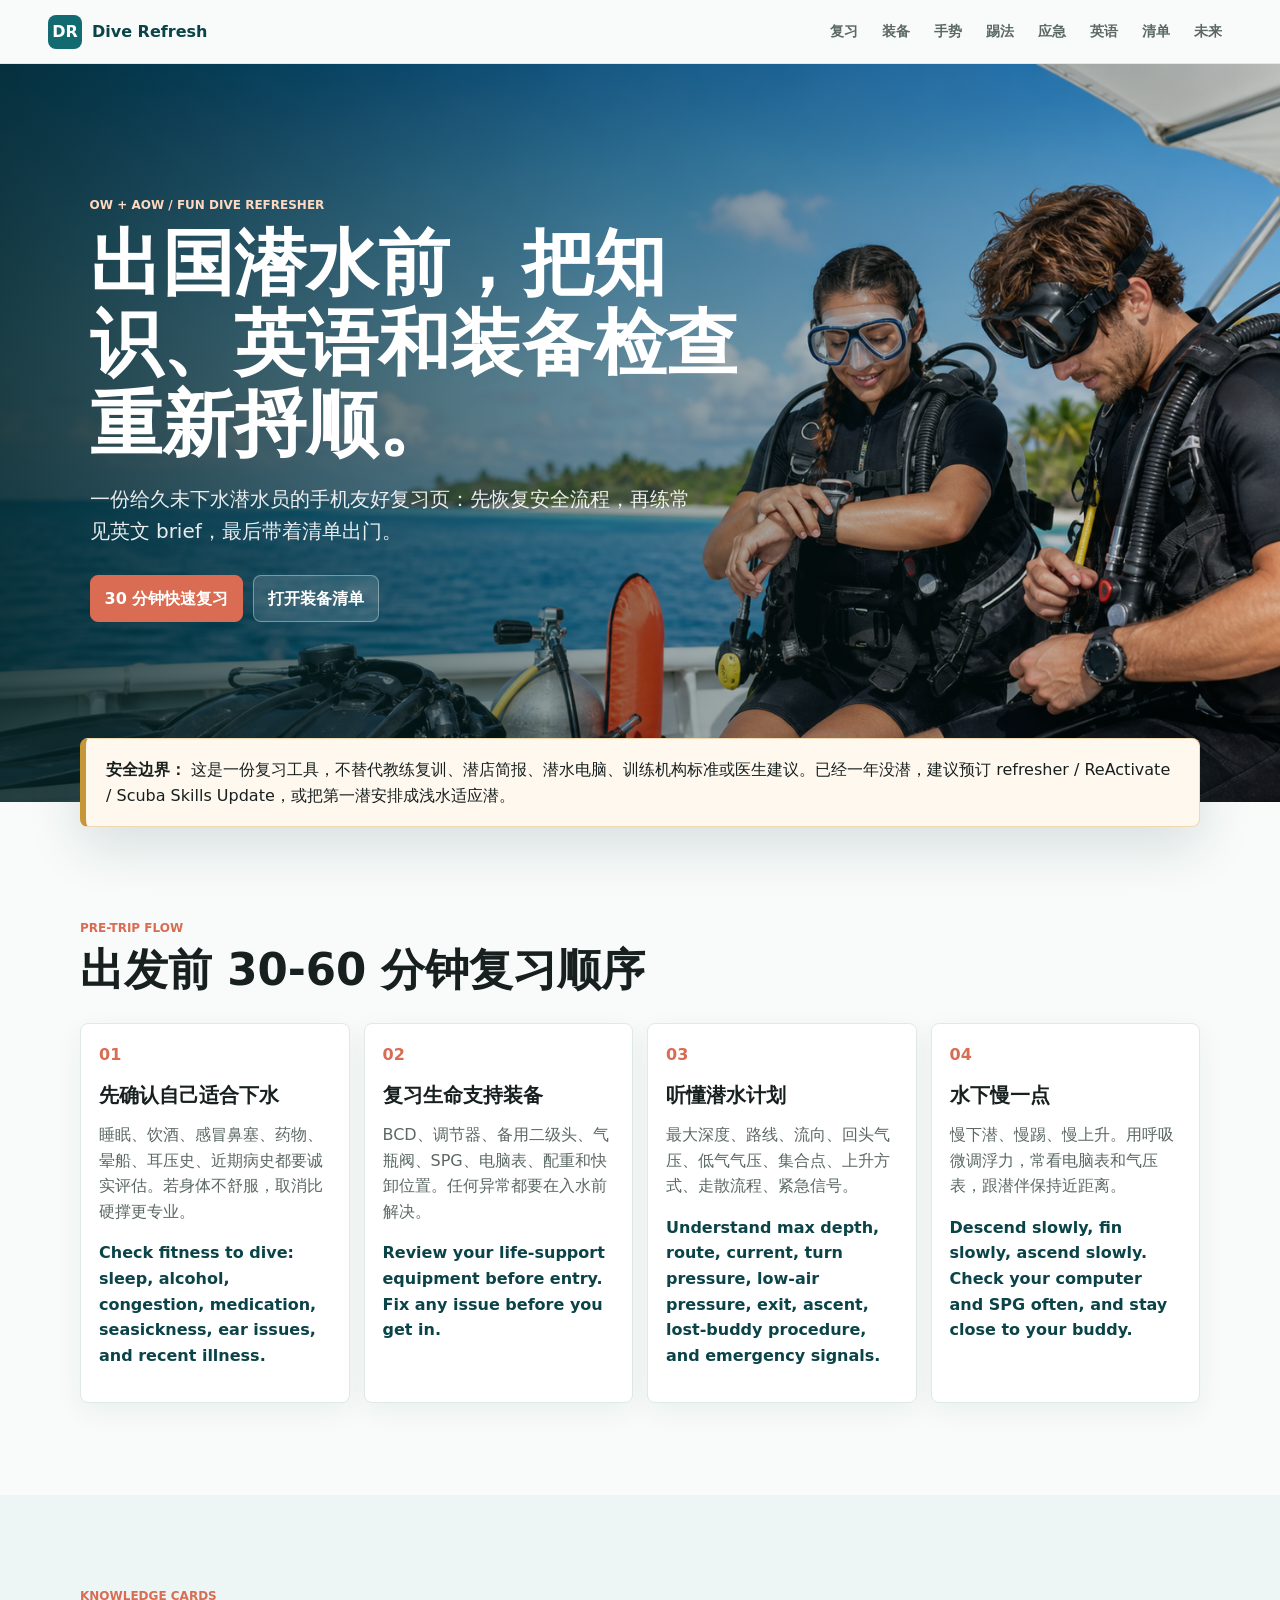
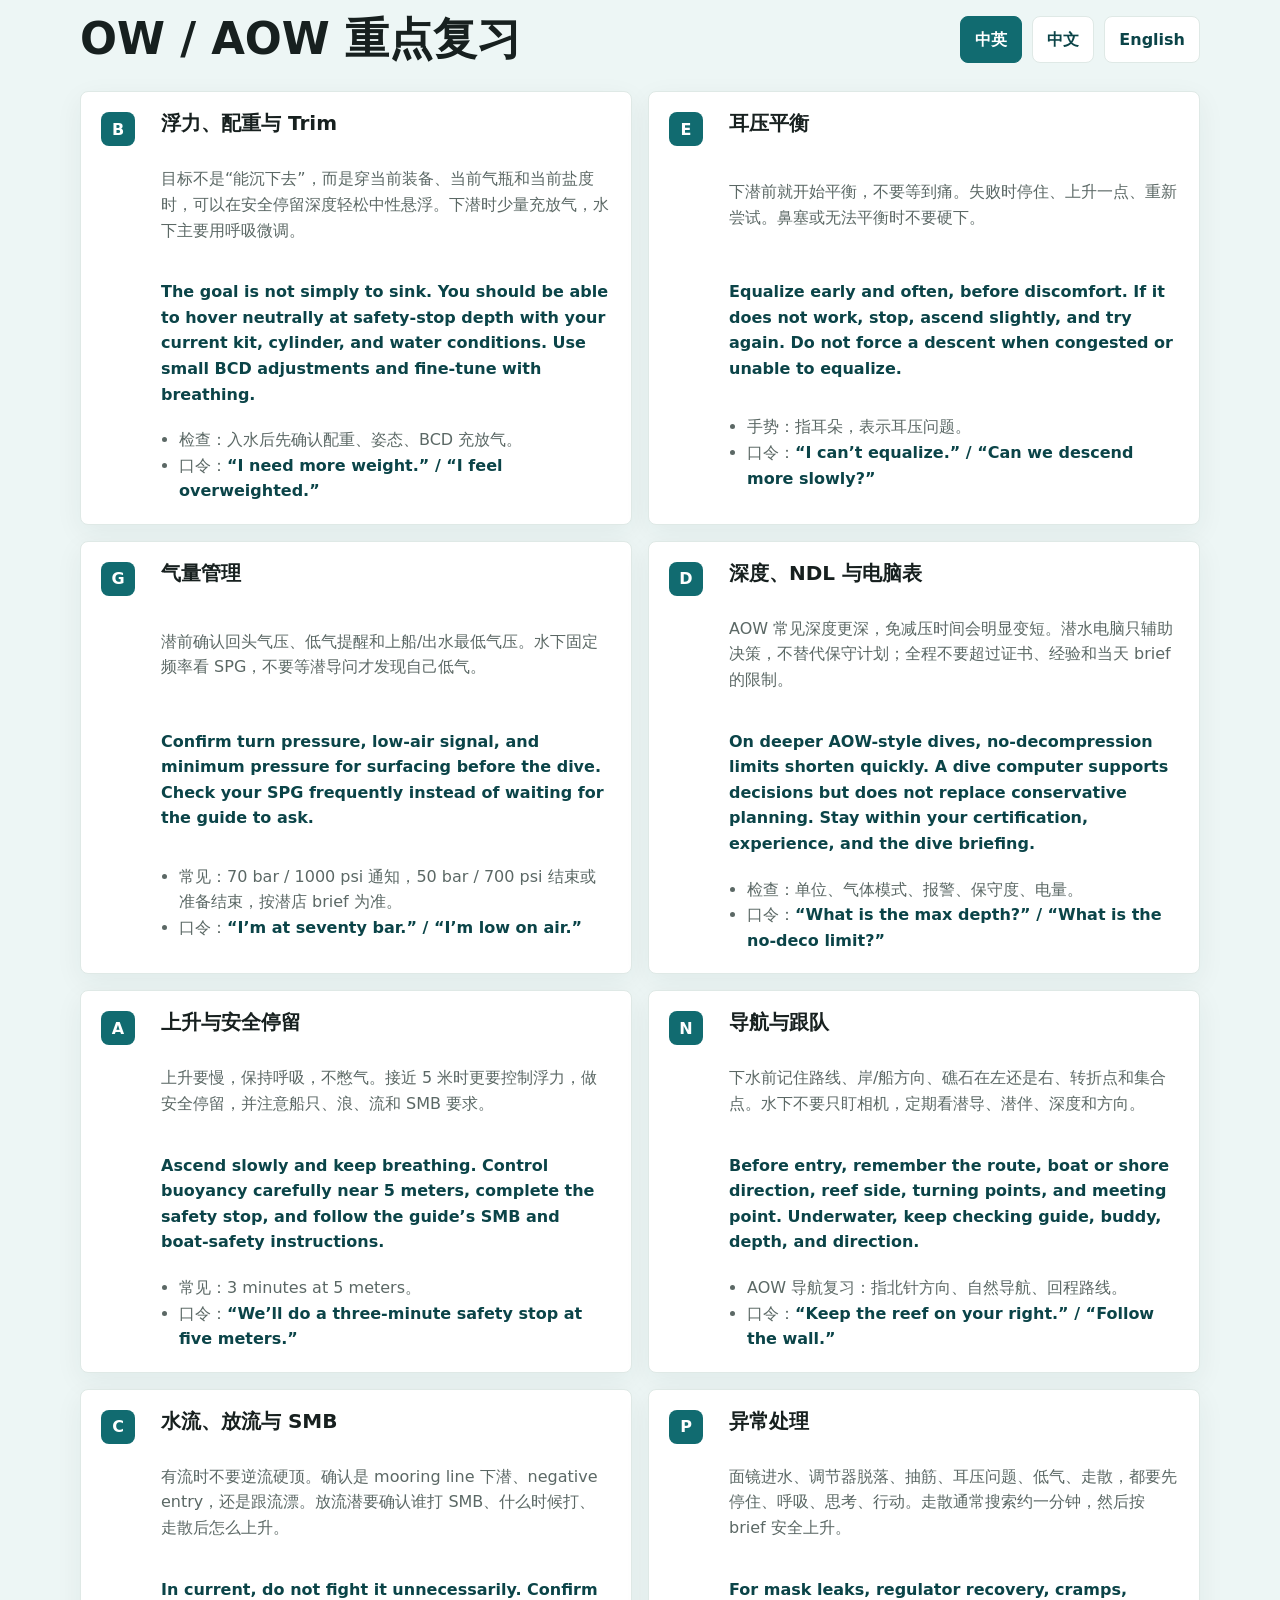
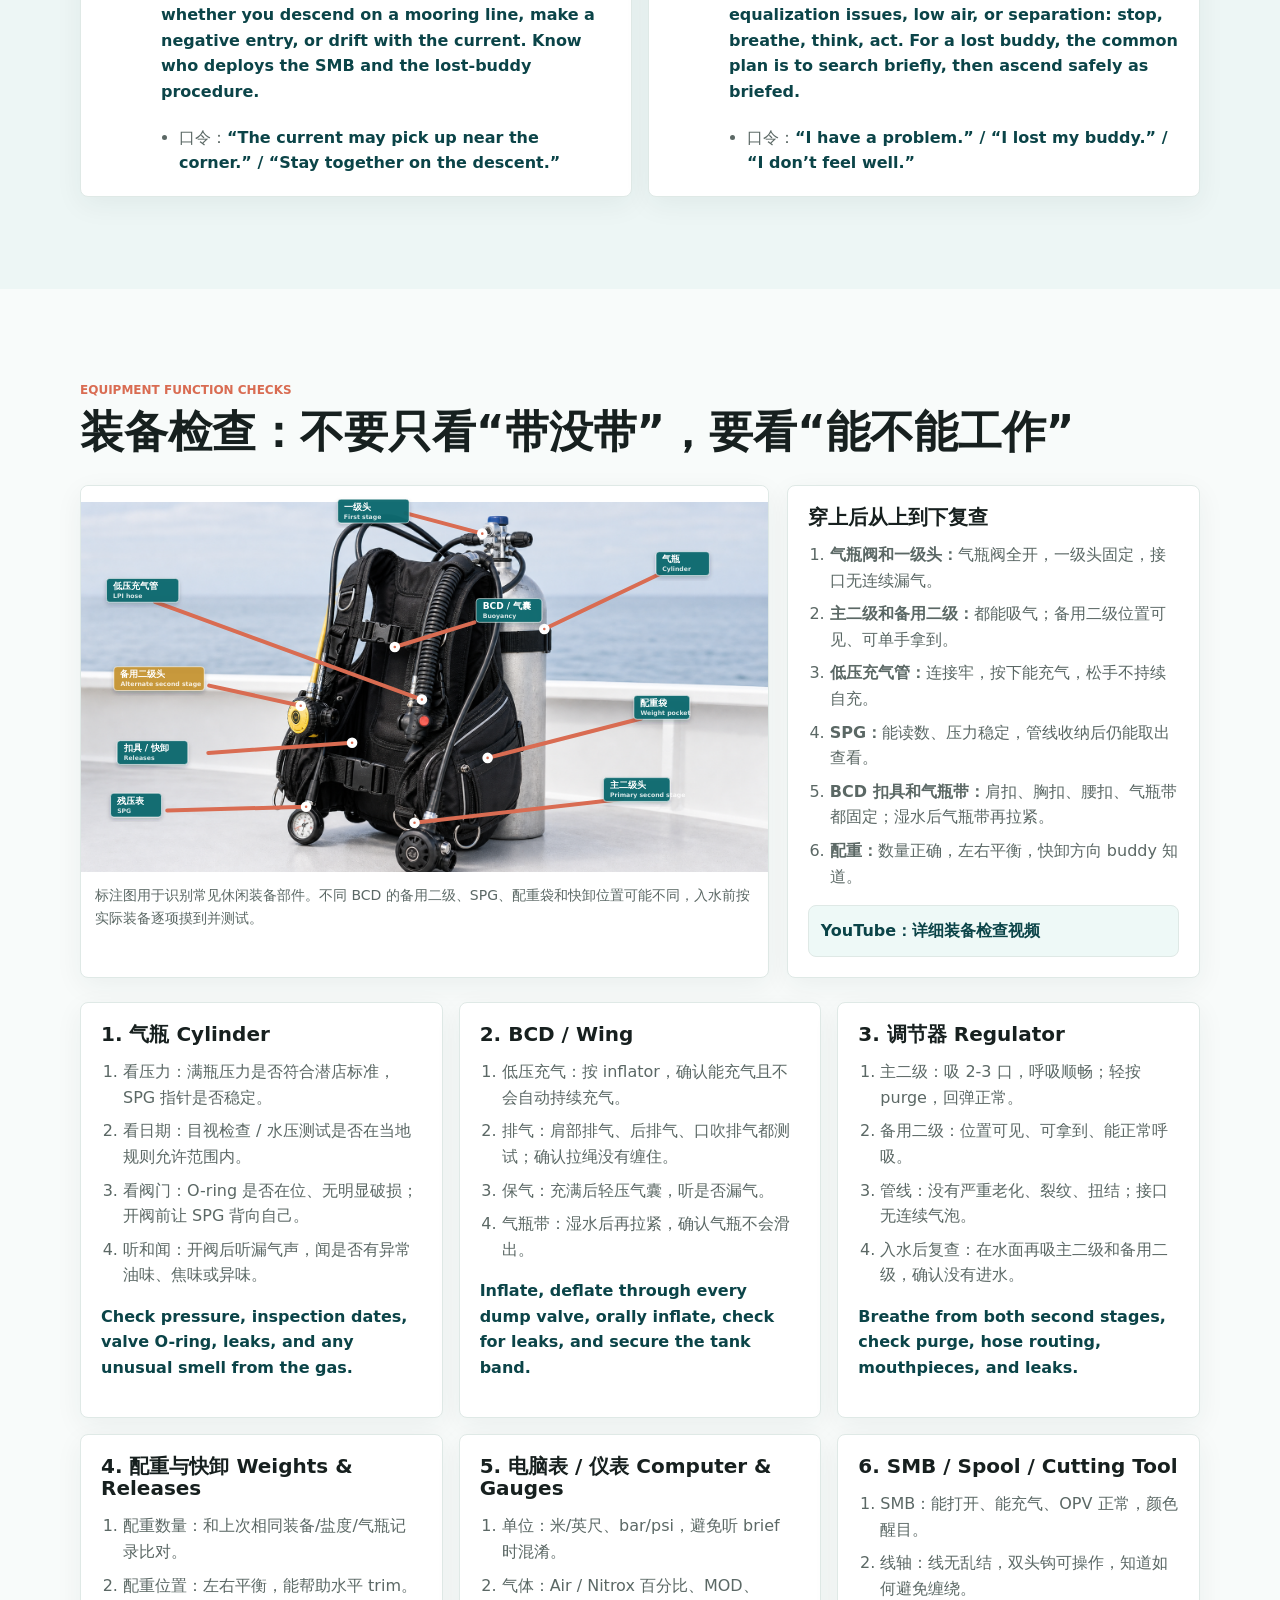
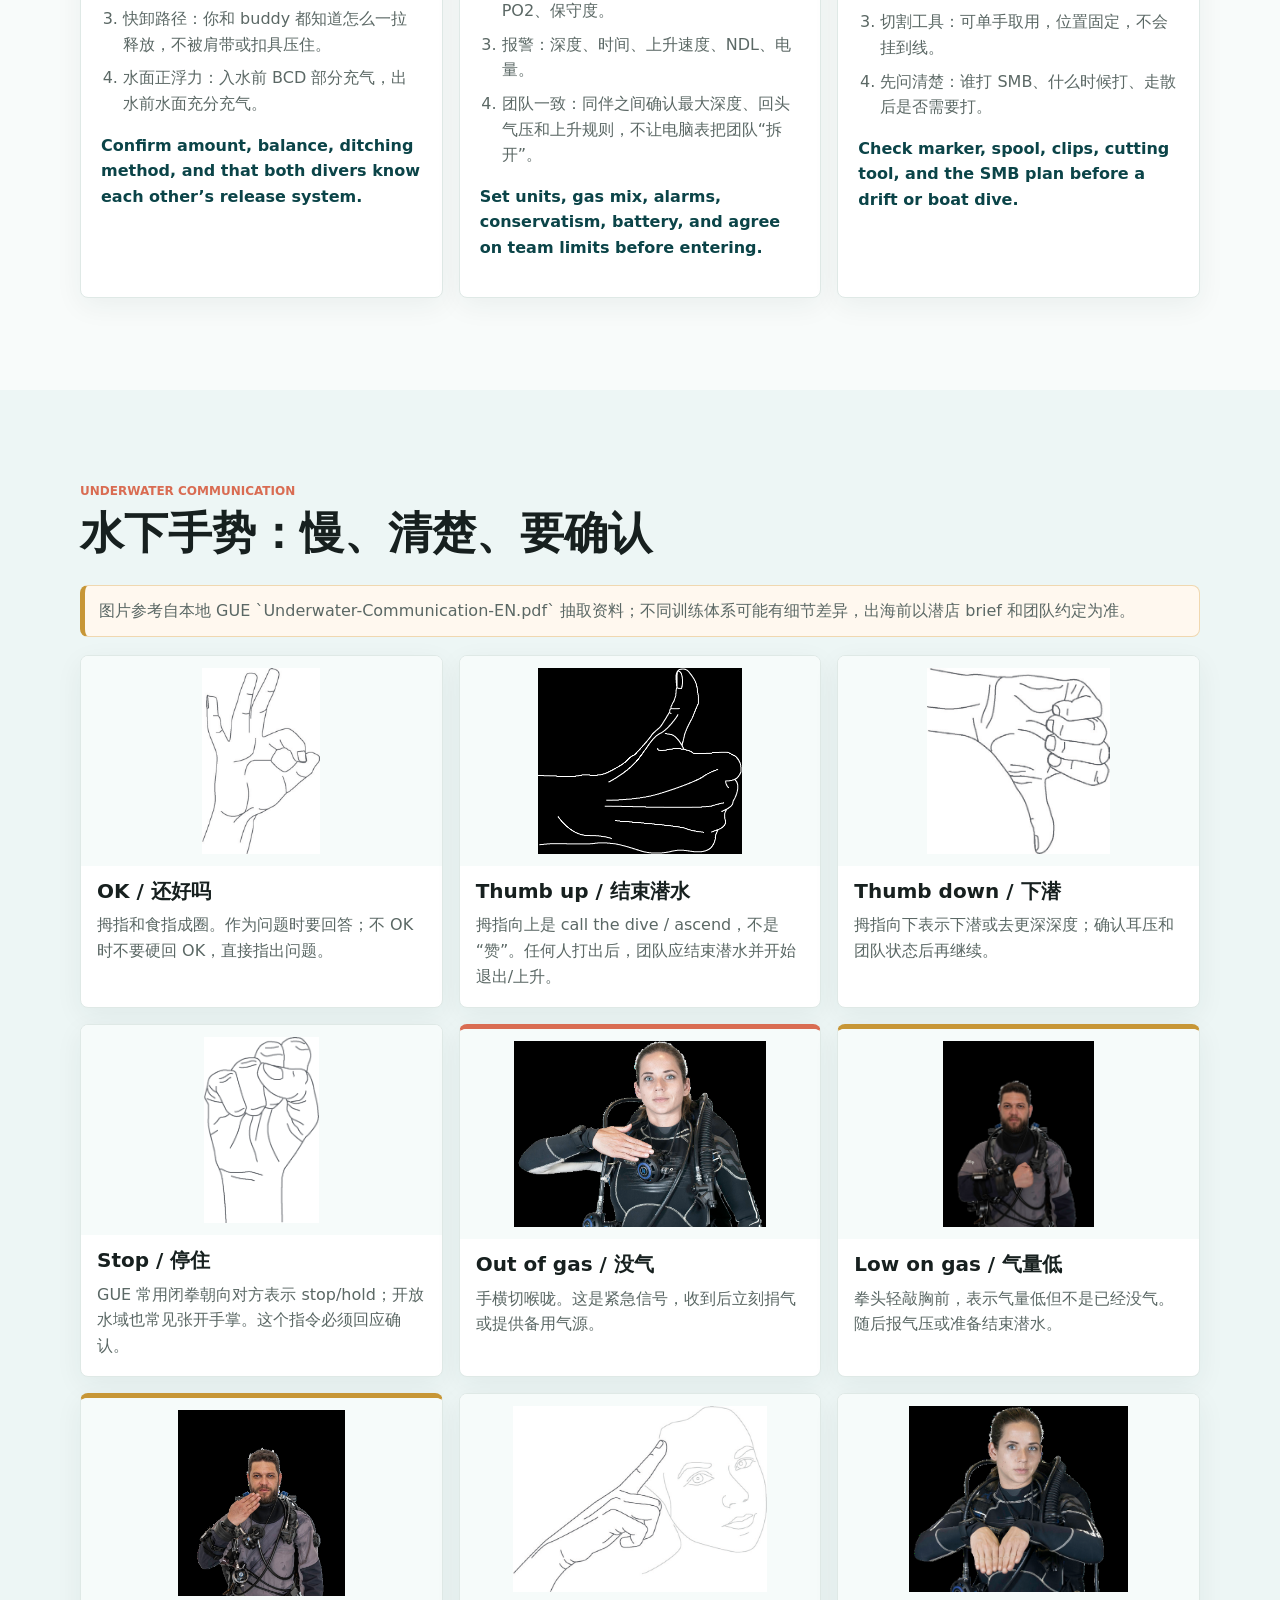
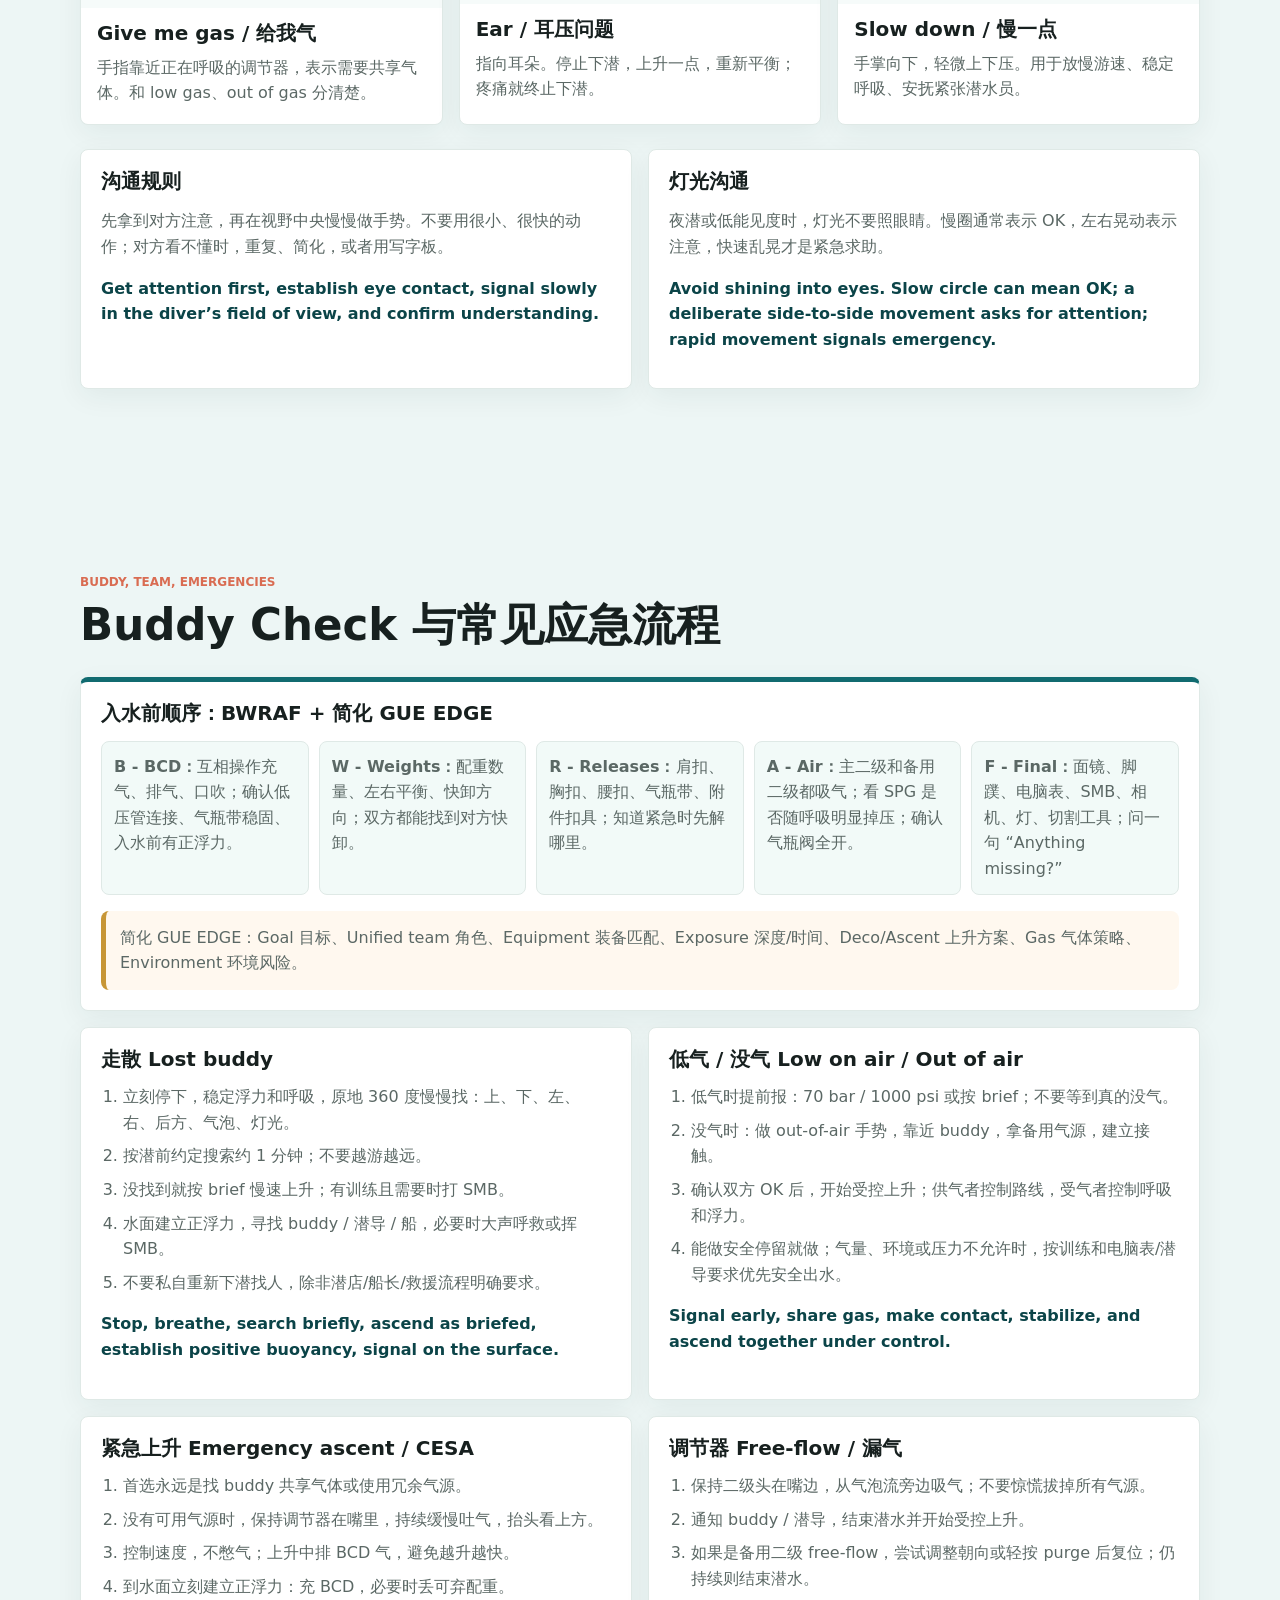
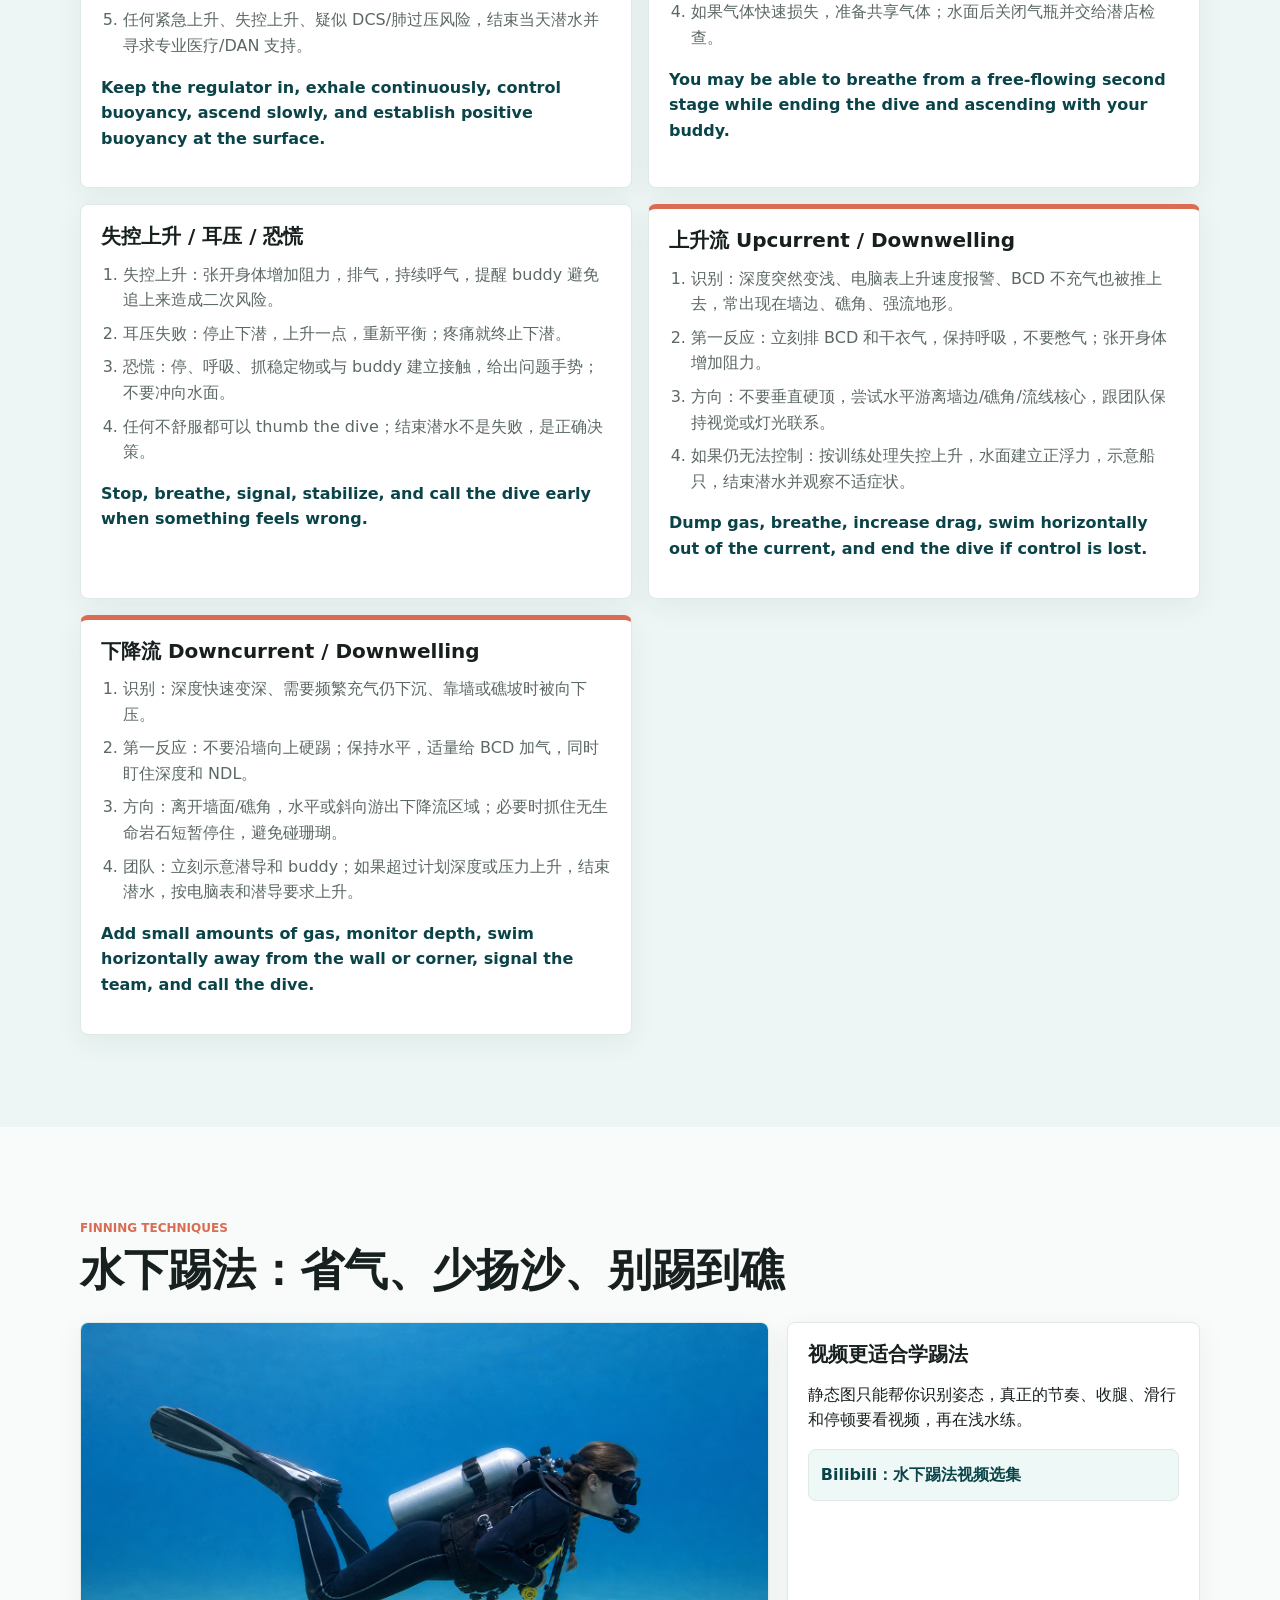
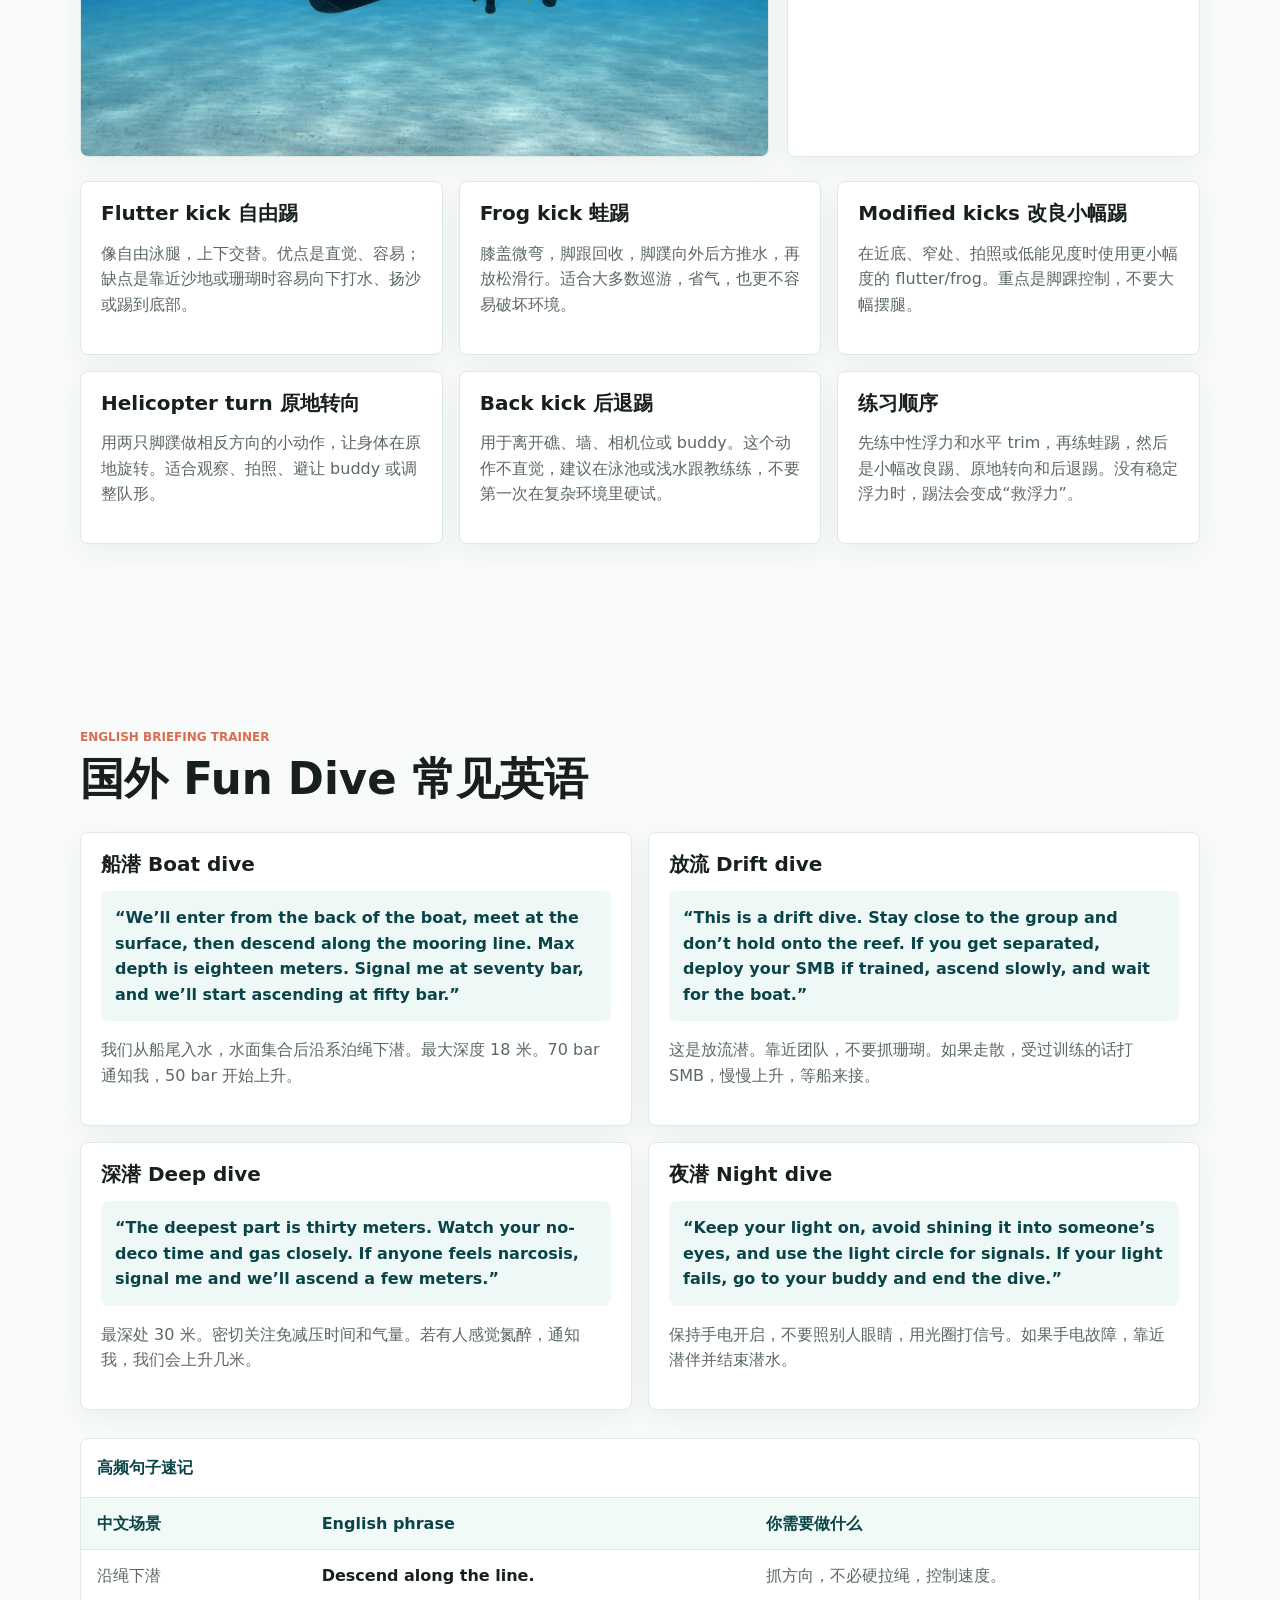
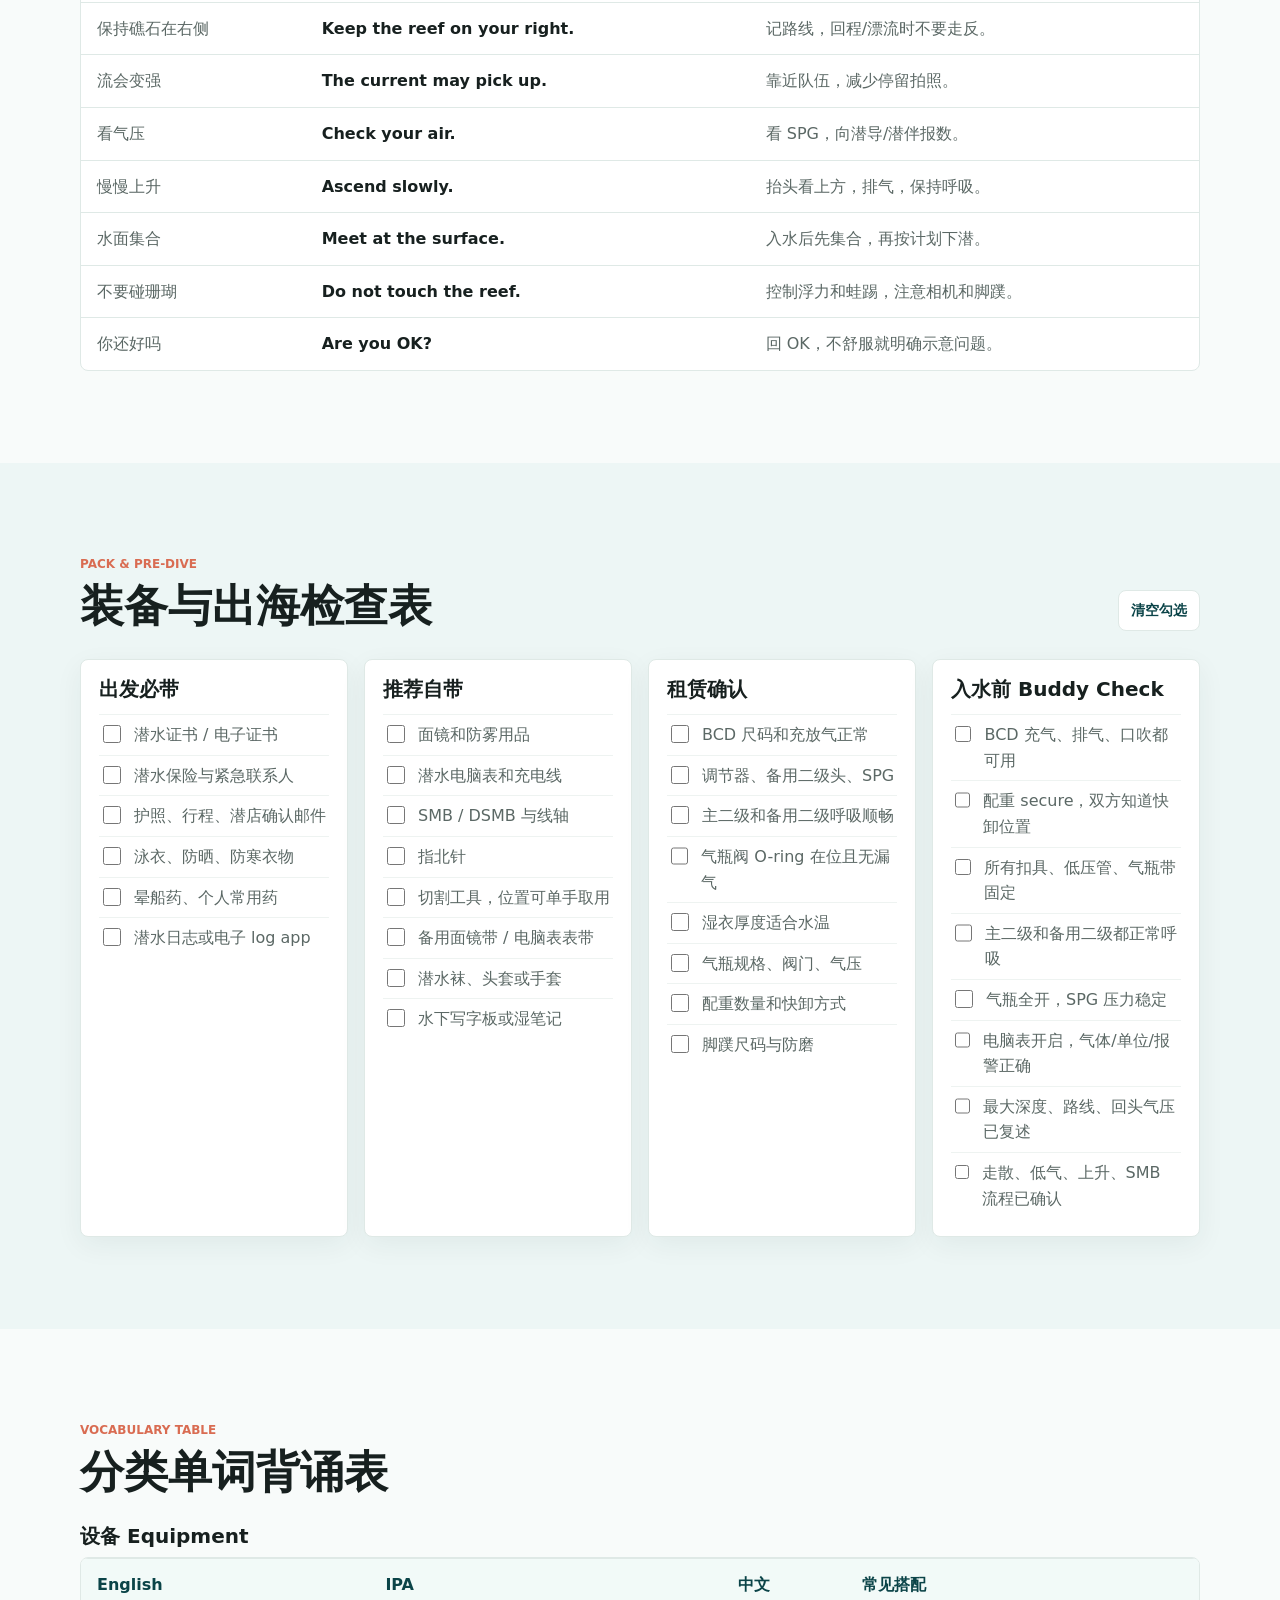
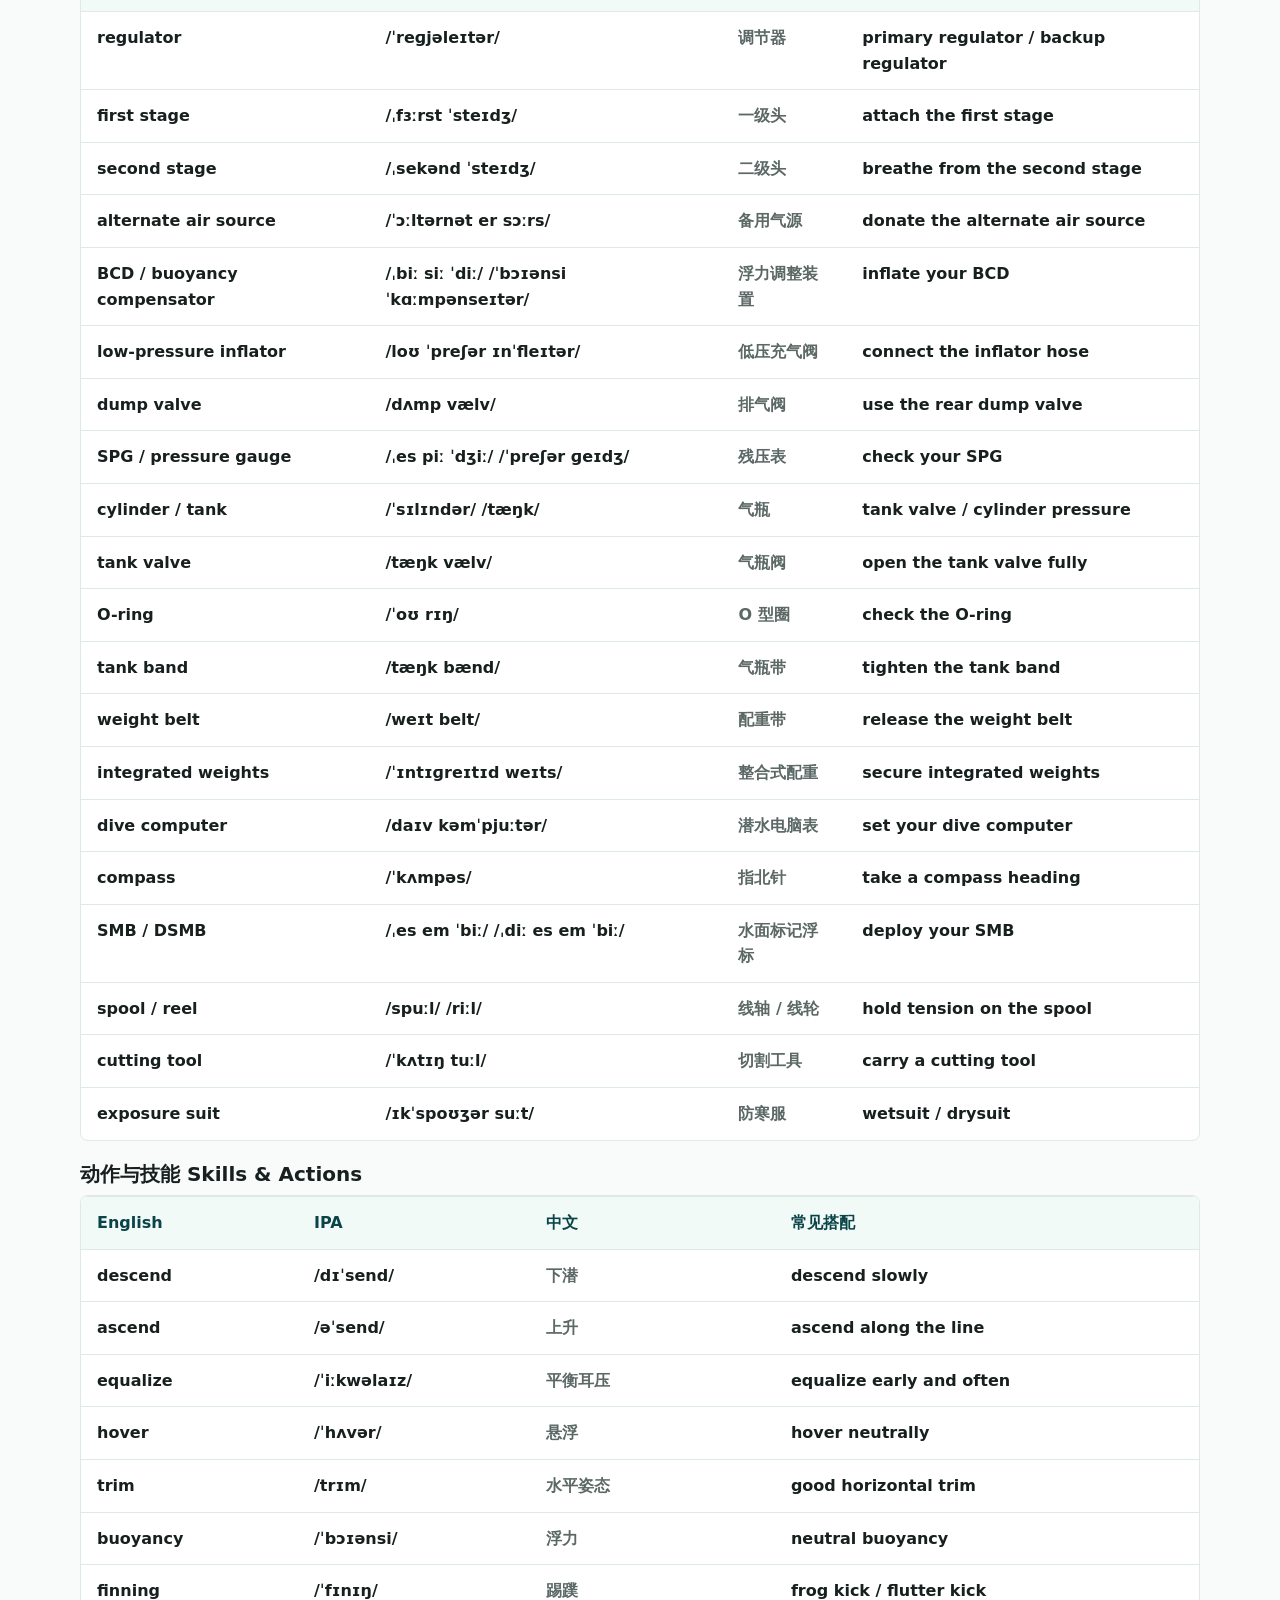
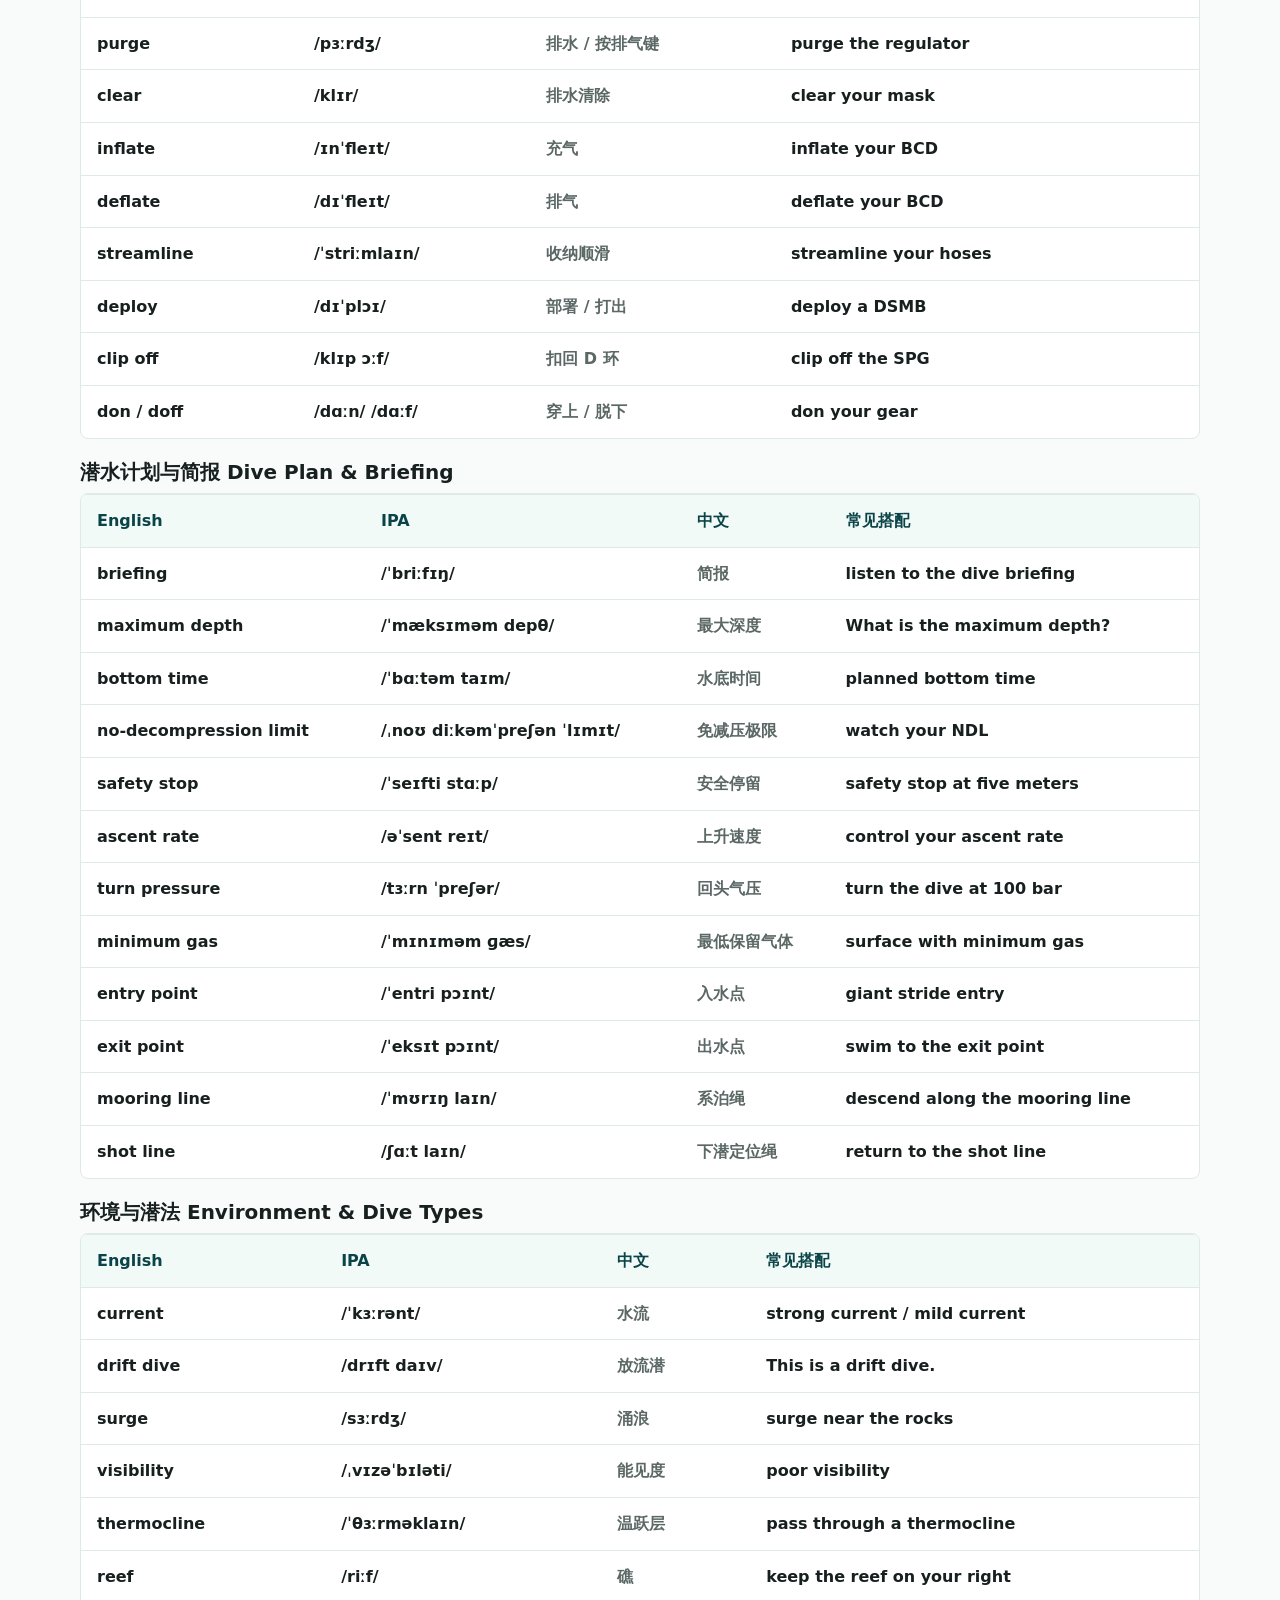
==== index.html @ a6bada3d "Add equipment check video link" ====
<!doctype html>
<html lang="zh-CN">
  <head>
    <meta charset="utf-8" />
    <meta name="viewport" content="width=device-width, initial-scale=1" />
    <title>OW + AOW Fun Dive Refresh</title>
    <meta
      name="description"
      content="OW/AOW scuba diving refresh guide with Chinese-English dive briefing phrases, safety review, vocabulary, and gear checklist."
    />
    <link rel="stylesheet" href="styles.css" />
  </head>
  <body>
    <header class="site-header">
      <a class="brand" href="#top" aria-label="Back to top">
        <span class="brand-mark">DR</span>
        <span>Dive Refresh</span>
      </a>
      <nav class="top-nav" aria-label="Primary navigation">
        <a href="#refresh">复习</a>
        <a href="#equipment">装备</a>
        <a href="#signals">手势</a>
        <a href="#finning">踢法</a>
        <a href="#procedures">应急</a>
        <a href="#briefing">英语</a>
        <a href="#checklist">清单</a>
        <a href="#future">未来</a>
      </nav>
    </header>

    <main id="top">
      <section class="hero">
        <img src="assets/diving-refresher-hero.png" alt="Scuba divers preparing gear on a dive boat" />
        <div class="hero-overlay" aria-hidden="true"></div>
        <div class="hero-content">
          <p class="eyebrow">OW + AOW / Fun Dive Refresher</p>
          <h1>出国潜水前，把知识、英语和装备检查重新捋顺。</h1>
          <p>
            一份给久未下水潜水员的手机友好复习页：先恢复安全流程，再练常见英文 brief，最后带着清单出门。
          </p>
          <div class="hero-actions">
            <a class="button primary" href="#quick">30 分钟快速复习</a>
            <a class="button ghost" href="#checklist">打开装备清单</a>
          </div>
        </div>
      </section>

      <section class="notice">
        <strong>安全边界：</strong>
        这是一份复习工具，不替代教练复训、潜店简报、潜水电脑、训练机构标准或医生建议。已经一年没潜，建议预订
        refresher / ReActivate / Scuba Skills Update，或把第一潜安排成浅水适应潜。
      </section>

      <section id="quick" class="section">
        <div class="section-heading">
          <p class="eyebrow">Pre-trip flow</p>
          <h2>出发前 30-60 分钟复习顺序</h2>
        </div>
        <div class="timeline">
          <article>
            <span>01</span>
            <h3>先确认自己适合下水</h3>
            <p>睡眠、饮酒、感冒鼻塞、药物、晕船、耳压史、近期病史都要诚实评估。若身体不舒服，取消比硬撑更专业。</p>
            <p class="en">Check fitness to dive: sleep, alcohol, congestion, medication, seasickness, ear issues, and recent illness.</p>
          </article>
          <article>
            <span>02</span>
            <h3>复习生命支持装备</h3>
            <p>BCD、调节器、备用二级头、气瓶阀、SPG、电脑表、配重和快卸位置。任何异常都要在入水前解决。</p>
            <p class="en">Review your life-support equipment before entry. Fix any issue before you get in.</p>
          </article>
          <article>
            <span>03</span>
            <h3>听懂潜水计划</h3>
            <p>最大深度、路线、流向、回头气压、低气气压、集合点、上升方式、走散流程、紧急信号。</p>
            <p class="en">Understand max depth, route, current, turn pressure, low-air pressure, exit, ascent, lost-buddy procedure, and emergency signals.</p>
          </article>
          <article>
            <span>04</span>
            <h3>水下慢一点</h3>
            <p>慢下潜、慢踢、慢上升。用呼吸微调浮力，常看电脑表和气压表，跟潜伴保持近距离。</p>
            <p class="en">Descend slowly, fin slowly, ascend slowly. Check your computer and SPG often, and stay close to your buddy.</p>
          </article>
        </div>
      </section>

      <section id="refresh" class="section alt">
        <div class="section-heading with-tools">
          <div>
            <p class="eyebrow">Knowledge cards</p>
            <h2>OW / AOW 重点复习</h2>
          </div>
          <div class="tool-row" role="group" aria-label="Display controls">
            <button class="seg active" data-lang="both">中英</button>
            <button class="seg" data-lang="zh">中文</button>
            <button class="seg" data-lang="en">English</button>
          </div>
        </div>

        <div class="cards">
          <article class="knowledge-card">
            <div class="card-icon">B</div>
            <h3>浮力、配重与 Trim</h3>
            <p class="zh">目标不是“能沉下去”，而是穿当前装备、当前气瓶和当前盐度时，可以在安全停留深度轻松中性悬浮。下潜时少量充放气，水下主要用呼吸微调。</p>
            <p class="en">The goal is not simply to sink. You should be able to hover neutrally at safety-stop depth with your current kit, cylinder, and water conditions. Use small BCD adjustments and fine-tune with breathing.</p>
            <ul>
              <li>检查：入水后先确认配重、姿态、BCD 充放气。</li>
              <li>口令：<span class="phrase">“I need more weight.” / “I feel overweighted.”</span></li>
            </ul>
          </article>

          <article class="knowledge-card">
            <div class="card-icon">E</div>
            <h3>耳压平衡</h3>
            <p class="zh">下潜前就开始平衡，不要等到痛。失败时停住、上升一点、重新尝试。鼻塞或无法平衡时不要硬下。</p>
            <p class="en">Equalize early and often, before discomfort. If it does not work, stop, ascend slightly, and try again. Do not force a descent when congested or unable to equalize.</p>
            <ul>
              <li>手势：指耳朵，表示耳压问题。</li>
              <li>口令：<span class="phrase">“I can’t equalize.” / “Can we descend more slowly?”</span></li>
            </ul>
          </article>

          <article class="knowledge-card">
            <div class="card-icon">G</div>
            <h3>气量管理</h3>
            <p class="zh">潜前确认回头气压、低气提醒和上船/出水最低气压。水下固定频率看 SPG，不要等潜导问才发现自己低气。</p>
            <p class="en">Confirm turn pressure, low-air signal, and minimum pressure for surfacing before the dive. Check your SPG frequently instead of waiting for the guide to ask.</p>
            <ul>
              <li>常见：70 bar / 1000 psi 通知，50 bar / 700 psi 结束或准备结束，按潜店 brief 为准。</li>
              <li>口令：<span class="phrase">“I’m at seventy bar.” / “I’m low on air.”</span></li>
            </ul>
          </article>

          <article class="knowledge-card">
            <div class="card-icon">D</div>
            <h3>深度、NDL 与电脑表</h3>
            <p class="zh">AOW 常见深度更深，免减压时间会明显变短。潜水电脑只辅助决策，不替代保守计划；全程不要超过证书、经验和当天 brief 的限制。</p>
            <p class="en">On deeper AOW-style dives, no-decompression limits shorten quickly. A dive computer supports decisions but does not replace conservative planning. Stay within your certification, experience, and the dive briefing.</p>
            <ul>
              <li>检查：单位、气体模式、报警、保守度、电量。</li>
              <li>口令：<span class="phrase">“What is the max depth?” / “What is the no-deco limit?”</span></li>
            </ul>
          </article>

          <article class="knowledge-card">
            <div class="card-icon">A</div>
            <h3>上升与安全停留</h3>
            <p class="zh">上升要慢，保持呼吸，不憋气。接近 5 米时更要控制浮力，做安全停留，并注意船只、浪、流和 SMB 要求。</p>
            <p class="en">Ascend slowly and keep breathing. Control buoyancy carefully near 5 meters, complete the safety stop, and follow the guide’s SMB and boat-safety instructions.</p>
            <ul>
              <li>常见：3 minutes at 5 meters。</li>
              <li>口令：<span class="phrase">“We’ll do a three-minute safety stop at five meters.”</span></li>
            </ul>
          </article>

          <article class="knowledge-card">
            <div class="card-icon">N</div>
            <h3>导航与跟队</h3>
            <p class="zh">下水前记住路线、岸/船方向、礁石在左还是右、转折点和集合点。水下不要只盯相机，定期看潜导、潜伴、深度和方向。</p>
            <p class="en">Before entry, remember the route, boat or shore direction, reef side, turning points, and meeting point. Underwater, keep checking guide, buddy, depth, and direction.</p>
            <ul>
              <li>AOW 导航复习：指北针方向、自然导航、回程路线。</li>
              <li>口令：<span class="phrase">“Keep the reef on your right.” / “Follow the wall.”</span></li>
            </ul>
          </article>

          <article class="knowledge-card">
            <div class="card-icon">C</div>
            <h3>水流、放流与 SMB</h3>
            <p class="zh">有流时不要逆流硬顶。确认是 mooring line 下潜、negative entry，还是跟流漂。放流潜要确认谁打 SMB、什么时候打、走散后怎么上升。</p>
            <p class="en">In current, do not fight it unnecessarily. Confirm whether you descend on a mooring line, make a negative entry, or drift with the current. Know who deploys the SMB and the lost-buddy procedure.</p>
            <ul>
              <li>口令：<span class="phrase">“The current may pick up near the corner.” / “Stay together on the descent.”</span></li>
            </ul>
          </article>

          <article class="knowledge-card">
            <div class="card-icon">P</div>
            <h3>异常处理</h3>
            <p class="zh">面镜进水、调节器脱落、抽筋、耳压问题、低气、走散，都要先停住、呼吸、思考、行动。走散通常搜索约一分钟，然后按 brief 安全上升。</p>
            <p class="en">For mask leaks, regulator recovery, cramps, equalization issues, low air, or separation: stop, breathe, think, act. For a lost buddy, the common plan is to search briefly, then ascend safely as briefed.</p>
            <ul>
              <li>口令：<span class="phrase">“I have a problem.” / “I lost my buddy.” / “I don’t feel well.”</span></li>
            </ul>
          </article>
        </div>
      </section>

      <section id="equipment" class="section">
        <div class="section-heading">
          <p class="eyebrow">Equipment function checks</p>
          <h2>装备检查：不要只看“带没带”，要看“能不能工作”</h2>
        </div>

        <div class="photo-split">
          <figure class="real-photo gear-annotated">
            <div class="gear-map">
              <img src="assets/gear-check-annotated-base.png" alt="Assembled scuba BCD, cylinder, regulator hoses, SPG and alternate second stage with labels" />
              <svg class="gear-overlay" viewBox="0 0 1672 941" aria-hidden="true">
                <defs>
                  <filter id="labelShadow" x="-20%" y="-20%" width="140%" height="140%">
                    <feDropShadow dx="0" dy="6" stdDeviation="5" flood-color="#102c30" flood-opacity="0.24" />
                  </filter>
                </defs>
                <g class="anno">
                  <line x1="790" y1="66" x2="977" y2="116" />
                  <circle cx="977" cy="116" r="8" />
                  <rect x="625" y="32" width="174" height="58" rx="8" />
                  <text x="640" y="58">一级头</text>
                  <text x="640" y="80" class="en-label">First stage</text>
                </g>
                <g class="anno">
                  <line x1="1418" y1="210" x2="1128" y2="348" />
                  <circle cx="1128" cy="348" r="8" />
                  <rect x="1400" y="160" width="130" height="58" rx="8" />
                  <text x="1415" y="186">气瓶</text>
                  <text x="1415" y="208" class="en-label">Cylinder</text>
                </g>
                <g class="anno">
                  <line x1="180" y1="282" x2="830" y2="520" />
                  <circle cx="830" cy="520" r="8" />
                  <rect x="62" y="225" width="176" height="58" rx="8" />
                  <text x="78" y="251">低压充气管</text>
                  <text x="78" y="273" class="en-label">LPI hose</text>
                </g>
                <g class="anno">
                  <line x1="312" y1="486" x2="535" y2="535" />
                  <circle cx="535" cy="535" r="8" />
                  <rect x="80" y="440" width="220" height="58" rx="8" class="gold" />
                  <text x="96" y="466">备用二级头</text>
                  <text x="96" y="488" class="en-label">Alternate second stage</text>
                </g>
                <g class="anno">
                  <line x1="1318" y1="762" x2="812" y2="820" />
                  <circle cx="812" cy="820" r="8" />
                  <rect x="1272" y="710" width="162" height="58" rx="8" />
                  <text x="1288" y="736">主二级头</text>
                  <text x="1288" y="758" class="en-label">Primary second stage</text>
                </g>
                <g class="anno">
                  <line x1="210" y1="790" x2="548" y2="781" />
                  <circle cx="548" cy="781" r="8" />
                  <rect x="72" y="748" width="124" height="58" rx="8" />
                  <text x="88" y="774">残压表</text>
                  <text x="88" y="796" class="en-label">SPG</text>
                </g>
                <g class="anno">
                  <line x1="958" y1="332" x2="764" y2="392" />
                  <circle cx="764" cy="392" r="8" />
                  <rect x="962" y="274" width="160" height="58" rx="8" />
                  <text x="978" y="300">BCD / 气囊</text>
                  <text x="978" y="322" class="en-label">Buoyancy</text>
                </g>
                <g class="anno">
                  <line x1="310" y1="650" x2="660" y2="625" />
                  <circle cx="660" cy="625" r="8" />
                  <rect x="88" y="620" width="172" height="58" rx="8" />
                  <text x="104" y="646">扣具 / 快卸</text>
                  <text x="104" y="668" class="en-label">Releases</text>
                </g>
                <g class="anno">
                  <line x1="1364" y1="566" x2="990" y2="662" />
                  <circle cx="990" cy="662" r="8" />
                  <rect x="1346" y="510" width="136" height="58" rx="8" />
                  <text x="1362" y="536">配重袋</text>
                  <text x="1362" y="558" class="en-label">Weight pocket</text>
                </g>
              </svg>
            </div>
            <figcaption>标注图用于识别常见休闲装备部件。不同 BCD 的备用二级、SPG、配重袋和快卸位置可能不同，入水前按实际装备逐项摸到并测试。</figcaption>
          </figure>
          <article class="photo-notes">
            <h3>穿上后从上到下复查</h3>
            <ol>
              <li><strong>气瓶阀和一级头：</strong>气瓶阀全开，一级头固定，接口无连续漏气。</li>
              <li><strong>主二级和备用二级：</strong>都能吸气；备用二级位置可见、可单手拿到。</li>
              <li><strong>低压充气管：</strong>连接牢，按下能充气，松手不持续自充。</li>
              <li><strong>SPG：</strong>能读数、压力稳定，管线收纳后仍能取出查看。</li>
              <li><strong>BCD 扣具和气瓶带：</strong>肩扣、胸扣、腰扣、气瓶带都固定；湿水后气瓶带再拉紧。</li>
              <li><strong>配重：</strong>数量正确，左右平衡，快卸方向 buddy 知道。</li>
            </ol>
            <div class="video-links">
              <a href="https://www.youtube.com/watch?v=hHkT1uWa2lY">YouTube：详细装备检查视频</a>
            </div>
          </article>
        </div>

        <div class="procedure-grid">
          <article class="procedure-card">
            <h3>1. 气瓶 Cylinder</h3>
            <ol>
              <li>看压力：满瓶压力是否符合潜店标准，SPG 指针是否稳定。</li>
              <li>看日期：目视检查 / 水压测试是否在当地规则允许范围内。</li>
              <li>看阀门：O-ring 是否在位、无明显破损；开阀前让 SPG 背向自己。</li>
              <li>听和闻：开阀后听漏气声，闻是否有异常油味、焦味或异味。</li>
            </ol>
            <p class="en">Check pressure, inspection dates, valve O-ring, leaks, and any unusual smell from the gas.</p>
          </article>

          <article class="procedure-card">
            <h3>2. BCD / Wing</h3>
            <ol>
              <li>低压充气：按 inflator，确认能充气且不会自动持续充气。</li>
              <li>排气：肩部排气、后排气、口吹排气都测试；确认拉绳没有缠住。</li>
              <li>保气：充满后轻压气囊，听是否漏气。</li>
              <li>气瓶带：湿水后再拉紧，确认气瓶不会滑出。</li>
            </ol>
            <p class="en">Inflate, deflate through every dump valve, orally inflate, check for leaks, and secure the tank band.</p>
          </article>

          <article class="procedure-card">
            <h3>3. 调节器 Regulator</h3>
            <ol>
              <li>主二级：吸 2-3 口，呼吸顺畅；轻按 purge，回弹正常。</li>
              <li>备用二级：位置可见、可拿到、能正常呼吸。</li>
              <li>管线：没有严重老化、裂纹、扭结；接口无连续气泡。</li>
              <li>入水后复查：在水面再吸主二级和备用二级，确认没有进水。</li>
            </ol>
            <p class="en">Breathe from both second stages, check purge, hose routing, mouthpieces, and leaks.</p>
          </article>

          <article class="procedure-card">
            <h3>4. 配重与快卸 Weights & Releases</h3>
            <ol>
              <li>配重数量：和上次相同装备/盐度/气瓶记录比对。</li>
              <li>配重位置：左右平衡，能帮助水平 trim。</li>
              <li>快卸路径：你和 buddy 都知道怎么一拉释放，不被肩带或扣具压住。</li>
              <li>水面正浮力：入水前 BCD 部分充气，出水前水面充分充气。</li>
            </ol>
            <p class="en">Confirm amount, balance, ditching method, and that both divers know each other’s release system.</p>
          </article>

          <article class="procedure-card">
            <h3>5. 电脑表 / 仪表 Computer & Gauges</h3>
            <ol>
              <li>单位：米/英尺、bar/psi，避免听 brief 时混淆。</li>
              <li>气体：Air / Nitrox 百分比、MOD、PO2、保守度。</li>
              <li>报警：深度、时间、上升速度、NDL、电量。</li>
              <li>团队一致：同伴之间确认最大深度、回头气压和上升规则，不让电脑表把团队“拆开”。</li>
            </ol>
            <p class="en">Set units, gas mix, alarms, conservatism, battery, and agree on team limits before entering.</p>
          </article>

          <article class="procedure-card">
            <h3>6. SMB / Spool / Cutting Tool</h3>
            <ol>
              <li>SMB：能打开、能充气、OPV 正常，颜色醒目。</li>
              <li>线轴：线无乱结，双头钩可操作，知道如何避免缠绕。</li>
              <li>切割工具：可单手取用，位置固定，不会挂到线。</li>
              <li>先问清楚：谁打 SMB、什么时候打、走散后是否需要打。</li>
            </ol>
            <p class="en">Check marker, spool, clips, cutting tool, and the SMB plan before a drift or boat dive.</p>
          </article>
        </div>
      </section>

      <section id="signals" class="section alt">
        <div class="section-heading">
          <p class="eyebrow">Underwater communication</p>
          <h2>水下手势：慢、清楚、要确认</h2>
        </div>

        <div class="source-note">图片参考自本地 GUE `Underwater-Communication-EN.pdf` 抽取资料；不同训练体系可能有细节差异，出海前以潜店 brief 和团队约定为准。</div>

        <div class="signal-grid">
          <article class="signal-card">
            <img src="assets/signals/ok.png" alt="OK hand signal" />
            <h3>OK / 还好吗</h3>
            <p>拇指和食指成圈。作为问题时要回答；不 OK 时不要硬回 OK，直接指出问题。</p>
          </article>
          <article class="signal-card">
            <img src="assets/signals/thumb-up-end-dive.png" alt="Thumb up signal for ending the dive or ascending" />
            <h3>Thumb up / 结束潜水</h3>
            <p>拇指向上是 call the dive / ascend，不是“赞”。任何人打出后，团队应结束潜水并开始退出/上升。</p>
          </article>
          <article class="signal-card">
            <img src="assets/signals/thumb-down-descend.png" alt="Thumb down signal for descending" />
            <h3>Thumb down / 下潜</h3>
            <p>拇指向下表示下潜或去更深深度；确认耳压和团队状态后再继续。</p>
          </article>
          <article class="signal-card">
            <img src="assets/signals/closed-fist-stop.png" alt="Closed fist stop or hold signal" />
            <h3>Stop / 停住</h3>
            <p>GUE 常用闭拳朝向对方表示 stop/hold；开放水域也常见张开手掌。这个指令必须回应确认。</p>
          </article>
          <article class="signal-card emergency">
            <img src="assets/signals/out-of-gas.png" alt="Out of gas emergency signal, hand slashing across throat" />
            <h3>Out of gas / 没气</h3>
            <p>手横切喉咙。这是紧急信号，收到后立刻捐气或提供备用气源。</p>
          </article>
          <article class="signal-card warning">
            <img src="assets/signals/low-on-gas.png" alt="Low on gas hand signal, fist tapping chest" />
            <h3>Low on gas / 气量低</h3>
            <p>拳头轻敲胸前，表示气量低但不是已经没气。随后报气压或准备结束潜水。</p>
          </article>
          <article class="signal-card warning">
            <img src="assets/signals/give-me-gas.png" alt="Give me gas hand signal near the regulator" />
            <h3>Give me gas / 给我气</h3>
            <p>手指靠近正在呼吸的调节器，表示需要共享气体。和 low gas、out of gas 分清楚。</p>
          </article>
          <article class="signal-card">
            <img src="assets/signals/ear-equalize.png" alt="Equalization or ear problem signal" />
            <h3>Ear / 耳压问题</h3>
            <p>指向耳朵。停止下潜，上升一点，重新平衡；疼痛就终止下潜。</p>
          </article>
          <article class="signal-card">
            <img src="assets/signals/slow-down.png" alt="Slow down or calm down hand signal" />
            <h3>Slow down / 慢一点</h3>
            <p>手掌向下，轻微上下压。用于放慢游速、稳定呼吸、安抚紧张潜水员。</p>
          </article>
        </div>

        <div class="brief-grid compact">
          <article class="brief-card">
            <h3>沟通规则</h3>
            <p>先拿到对方注意，再在视野中央慢慢做手势。不要用很小、很快的动作；对方看不懂时，重复、简化，或者用写字板。</p>
            <p class="en">Get attention first, establish eye contact, signal slowly in the diver’s field of view, and confirm understanding.</p>
          </article>
          <article class="brief-card">
            <h3>灯光沟通</h3>
            <p>夜潜或低能见度时，灯光不要照眼睛。慢圈通常表示 OK，左右晃动表示注意，快速乱晃才是紧急求助。</p>
            <p class="en">Avoid shining into eyes. Slow circle can mean OK; a deliberate side-to-side movement asks for attention; rapid movement signals emergency.</p>
          </article>
        </div>
      </section>

      <section id="procedures" class="section alt">
        <div class="section-heading">
          <p class="eyebrow">Buddy, team, emergencies</p>
          <h2>Buddy Check 与常见应急流程</h2>
        </div>

        <div class="flow-panels">
          <article class="flow-panel emphasis">
            <h3>入水前顺序：BWRAF + 简化 GUE EDGE</h3>
            <div class="flow-steps">
              <p><strong>B - BCD：</strong>互相操作充气、排气、口吹；确认低压管连接、气瓶带稳固、入水前有正浮力。</p>
              <p><strong>W - Weights：</strong>配重数量、左右平衡、快卸方向；双方都能找到对方快卸。</p>
              <p><strong>R - Releases：</strong>肩扣、胸扣、腰扣、气瓶带、附件扣具；知道紧急时先解哪里。</p>
              <p><strong>A - Air：</strong>主二级和备用二级都吸气；看 SPG 是否随呼吸明显掉压；确认气瓶阀全开。</p>
              <p><strong>F - Final：</strong>面镜、脚蹼、电脑表、SMB、相机、灯、切割工具；问一句 “Anything missing?”</p>
            </div>
            <p class="callout">简化 GUE EDGE：Goal 目标、Unified team 角色、Equipment 装备匹配、Exposure 深度/时间、Deco/Ascent 上升方案、Gas 气体策略、Environment 环境风险。</p>
          </article>

          <article class="flow-panel">
            <h3>走散 Lost buddy</h3>
            <ol>
              <li>立刻停下，稳定浮力和呼吸，原地 360 度慢慢找：上、下、左、右、后方、气泡、灯光。</li>
              <li>按潜前约定搜索约 1 分钟；不要越游越远。</li>
              <li>没找到就按 brief 慢速上升；有训练且需要时打 SMB。</li>
              <li>水面建立正浮力，寻找 buddy / 潜导 / 船，必要时大声呼救或挥 SMB。</li>
              <li>不要私自重新下潜找人，除非潜店/船长/救援流程明确要求。</li>
            </ol>
            <p class="en">Stop, breathe, search briefly, ascend as briefed, establish positive buoyancy, signal on the surface.</p>
          </article>

          <article class="flow-panel">
            <h3>低气 / 没气 Low on air / Out of air</h3>
            <ol>
              <li>低气时提前报：70 bar / 1000 psi 或按 brief；不要等到真的没气。</li>
              <li>没气时：做 out-of-air 手势，靠近 buddy，拿备用气源，建立接触。</li>
              <li>确认双方 OK 后，开始受控上升；供气者控制路线，受气者控制呼吸和浮力。</li>
              <li>能做安全停留就做；气量、环境或压力不允许时，按训练和电脑表/潜导要求优先安全出水。</li>
            </ol>
            <p class="en">Signal early, share gas, make contact, stabilize, and ascend together under control.</p>
          </article>

          <article class="flow-panel">
            <h3>紧急上升 Emergency ascent / CESA</h3>
            <ol>
              <li>首选永远是找 buddy 共享气体或使用冗余气源。</li>
              <li>没有可用气源时，保持调节器在嘴里，持续缓慢吐气，抬头看上方。</li>
              <li>控制速度，不憋气；上升中排 BCD 气，避免越升越快。</li>
              <li>到水面立刻建立正浮力：充 BCD，必要时丢可弃配重。</li>
              <li>任何紧急上升、失控上升、疑似 DCS/肺过压风险，结束当天潜水并寻求专业医疗/DAN 支持。</li>
            </ol>
            <p class="en">Keep the regulator in, exhale continuously, control buoyancy, ascend slowly, and establish positive buoyancy at the surface.</p>
          </article>

          <article class="flow-panel">
            <h3>调节器 Free-flow / 漏气</h3>
            <ol>
              <li>保持二级头在嘴边，从气泡流旁边吸气；不要惊慌拔掉所有气源。</li>
              <li>通知 buddy / 潜导，结束潜水并开始受控上升。</li>
              <li>如果是备用二级 free-flow，尝试调整朝向或轻按 purge 后复位；仍持续则结束潜水。</li>
              <li>如果气体快速损失，准备共享气体；水面后关闭气瓶并交给潜店检查。</li>
            </ol>
            <p class="en">You may be able to breathe from a free-flowing second stage while ending the dive and ascending with your buddy.</p>
          </article>

          <article class="flow-panel">
            <h3>失控上升 / 耳压 / 恐慌</h3>
            <ol>
              <li>失控上升：张开身体增加阻力，排气，持续呼气，提醒 buddy 避免追上来造成二次风险。</li>
              <li>耳压失败：停止下潜，上升一点，重新平衡；疼痛就终止下潜。</li>
              <li>恐慌：停、呼吸、抓稳定物或与 buddy 建立接触，给出问题手势；不要冲向水面。</li>
              <li>任何不舒服都可以 thumb the dive；结束潜水不是失败，是正确决策。</li>
            </ol>
            <p class="en">Stop, breathe, signal, stabilize, and call the dive early when something feels wrong.</p>
          </article>

          <article class="flow-panel current-panel">
            <h3>上升流 Upcurrent / Downwelling</h3>
            <ol>
              <li>识别：深度突然变浅、电脑表上升速度报警、BCD 不充气也被推上去，常出现在墙边、礁角、强流地形。</li>
              <li>第一反应：立刻排 BCD 和干衣气，保持呼吸，不要憋气；张开身体增加阻力。</li>
              <li>方向：不要垂直硬顶，尝试水平游离墙边/礁角/流线核心，跟团队保持视觉或灯光联系。</li>
              <li>如果仍无法控制：按训练处理失控上升，水面建立正浮力，示意船只，结束潜水并观察不适症状。</li>
            </ol>
            <p class="en">Dump gas, breathe, increase drag, swim horizontally out of the current, and end the dive if control is lost.</p>
          </article>

          <article class="flow-panel current-panel">
            <h3>下降流 Downcurrent / Downwelling</h3>
            <ol>
              <li>识别：深度快速变深、需要频繁充气仍下沉、靠墙或礁坡时被向下压。</li>
              <li>第一反应：不要沿墙向上硬踢；保持水平，适量给 BCD 加气，同时盯住深度和 NDL。</li>
              <li>方向：离开墙面/礁角，水平或斜向游出下降流区域；必要时抓住无生命岩石短暂停住，避免碰珊瑚。</li>
              <li>团队：立刻示意潜导和 buddy；如果超过计划深度或压力上升，结束潜水，按电脑表和潜导要求上升。</li>
            </ol>
            <p class="en">Add small amounts of gas, monitor depth, swim horizontally away from the wall or corner, signal the team, and call the dive.</p>
          </article>
        </div>
      </section>

      <section id="finning" class="section">
        <div class="section-heading">
          <p class="eyebrow">Finning techniques</p>
          <h2>水下踢法：省气、少扬沙、别踢到礁</h2>
        </div>

        <div class="photo-split">
          <figure class="real-photo">
            <img src="assets/finning-frog-kick-photo.png" alt="A scuba diver in horizontal trim underwater with knees bent for a frog kick" />
            <figcaption>真实姿态参考：先有中性浮力和水平 trim，再练踢法；否则每一下踢腿都在补救浮力。</figcaption>
          </figure>
          <article class="photo-notes">
            <h3>视频更适合学踢法</h3>
            <p>静态图只能帮你识别姿态，真正的节奏、收腿、滑行和停顿要看视频，再在浅水练。</p>
            <div class="video-links">
              <a href="https://www.bilibili.com/video/BV1k1421k78s/?spm_id_from=333.337.search-card.all.click&amp;vd_source=6d837dbff6a8f5278089448973d971d2">Bilibili：水下踢法视频选集</a>
            </div>
          </article>
        </div>

        <div class="procedure-grid">
          <article class="procedure-card">
            <h3>Flutter kick 自由踢</h3>
            <p>像自由泳腿，上下交替。优点是直觉、容易；缺点是靠近沙地或珊瑚时容易向下打水、扬沙或踢到底部。</p>
          </article>
          <article class="procedure-card">
            <h3>Frog kick 蛙踢</h3>
            <p>膝盖微弯，脚跟回收，脚蹼向外后方推水，再放松滑行。适合大多数巡游，省气，也更不容易破坏环境。</p>
          </article>
          <article class="procedure-card">
            <h3>Modified kicks 改良小幅踢</h3>
            <p>在近底、窄处、拍照或低能见度时使用更小幅度的 flutter/frog。重点是脚踝控制，不要大幅摆腿。</p>
          </article>
          <article class="procedure-card">
            <h3>Helicopter turn 原地转向</h3>
            <p>用两只脚蹼做相反方向的小动作，让身体在原地旋转。适合观察、拍照、避让 buddy 或调整队形。</p>
          </article>
          <article class="procedure-card">
            <h3>Back kick 后退踢</h3>
            <p>用于离开礁、墙、相机位或 buddy。这个动作不直觉，建议在泳池或浅水跟教练练，不要第一次在复杂环境里硬试。</p>
          </article>
          <article class="procedure-card">
            <h3>练习顺序</h3>
            <p>先练中性浮力和水平 trim，再练蛙踢，然后是小幅改良踢、原地转向和后退踢。没有稳定浮力时，踢法会变成“救浮力”。</p>
          </article>
        </div>
      </section>

      <section id="briefing" class="section">
        <div class="section-heading">
          <p class="eyebrow">English briefing trainer</p>
          <h2>国外 Fun Dive 常见英语</h2>
        </div>

        <div class="brief-grid">
          <article class="brief-card">
            <h3>船潜 Boat dive</h3>
            <p class="script">“We’ll enter from the back of the boat, meet at the surface, then descend along the mooring line. Max depth is eighteen meters. Signal me at seventy bar, and we’ll start ascending at fifty bar.”</p>
            <p>我们从船尾入水，水面集合后沿系泊绳下潜。最大深度 18 米。70 bar 通知我，50 bar 开始上升。</p>
          </article>

          <article class="brief-card">
            <h3>放流 Drift dive</h3>
            <p class="script">“This is a drift dive. Stay close to the group and don’t hold onto the reef. If you get separated, deploy your SMB if trained, ascend slowly, and wait for the boat.”</p>
            <p>这是放流潜。靠近团队，不要抓珊瑚。如果走散，受过训练的话打 SMB，慢慢上升，等船来接。</p>
          </article>

          <article class="brief-card">
            <h3>深潜 Deep dive</h3>
            <p class="script">“The deepest part is thirty meters. Watch your no-deco time and gas closely. If anyone feels narcosis, signal me and we’ll ascend a few meters.”</p>
            <p>最深处 30 米。密切关注免减压时间和气量。若有人感觉氮醉，通知我，我们会上升几米。</p>
          </article>

          <article class="brief-card">
            <h3>夜潜 Night dive</h3>
            <p class="script">“Keep your light on, avoid shining it into someone’s eyes, and use the light circle for signals. If your light fails, go to your buddy and end the dive.”</p>
            <p>保持手电开启，不要照别人眼睛，用光圈打信号。如果手电故障，靠近潜伴并结束潜水。</p>
          </article>
        </div>

        <div class="phrase-table-wrap">
          <table class="phrase-table">
            <caption>高频句子速记</caption>
            <thead>
              <tr>
                <th>中文场景</th>
                <th>English phrase</th>
                <th>你需要做什么</th>
              </tr>
            </thead>
            <tbody>
              <tr>
                <td>沿绳下潜</td>
                <td>Descend along the line.</td>
                <td>抓方向，不必硬拉绳，控制速度。</td>
              </tr>
              <tr>
                <td>保持礁石在右侧</td>
                <td>Keep the reef on your right.</td>
                <td>记路线，回程/漂流时不要走反。</td>
              </tr>
              <tr>
                <td>流会变强</td>
                <td>The current may pick up.</td>
                <td>靠近队伍，减少停留拍照。</td>
              </tr>
              <tr>
                <td>看气压</td>
                <td>Check your air.</td>
                <td>看 SPG，向潜导/潜伴报数。</td>
              </tr>
              <tr>
                <td>慢慢上升</td>
                <td>Ascend slowly.</td>
                <td>抬头看上方，排气，保持呼吸。</td>
              </tr>
              <tr>
                <td>水面集合</td>
                <td>Meet at the surface.</td>
                <td>入水后先集合，再按计划下潜。</td>
              </tr>
              <tr>
                <td>不要碰珊瑚</td>
                <td>Do not touch the reef.</td>
                <td>控制浮力和蛙踢，注意相机和脚蹼。</td>
              </tr>
              <tr>
                <td>你还好吗</td>
                <td>Are you OK?</td>
                <td>回 OK，不舒服就明确示意问题。</td>
              </tr>
            </tbody>
          </table>
        </div>
      </section>

      <section id="checklist" class="section alt">
        <div class="section-heading with-tools">
          <div>
            <p class="eyebrow">Pack & pre-dive</p>
            <h2>装备与出海检查表</h2>
          </div>
          <div class="tool-row">
            <button class="button small" id="resetChecklist">清空勾选</button>
          </div>
        </div>

        <div class="checklist-grid" id="checklistRoot">
          <article class="check-panel" data-list="personal">
            <h3>出发必带</h3>
            <label><input type="checkbox" /> 潜水证书 / 电子证书</label>
            <label><input type="checkbox" /> 潜水保险与紧急联系人</label>
            <label><input type="checkbox" /> 护照、行程、潜店确认邮件</label>
            <label><input type="checkbox" /> 泳衣、防晒、防寒衣物</label>
            <label><input type="checkbox" /> 晕船药、个人常用药</label>
            <label><input type="checkbox" /> 潜水日志或电子 log app</label>
          </article>

          <article class="check-panel" data-list="owngear">
            <h3>推荐自带</h3>
            <label><input type="checkbox" /> 面镜和防雾用品</label>
            <label><input type="checkbox" /> 潜水电脑表和充电线</label>
            <label><input type="checkbox" /> SMB / DSMB 与线轴</label>
            <label><input type="checkbox" /> 指北针</label>
            <label><input type="checkbox" /> 切割工具，位置可单手取用</label>
            <label><input type="checkbox" /> 备用面镜带 / 电脑表表带</label>
            <label><input type="checkbox" /> 潜水袜、头套或手套</label>
            <label><input type="checkbox" /> 水下写字板或湿笔记</label>
          </article>

          <article class="check-panel" data-list="rental">
            <h3>租赁确认</h3>
            <label><input type="checkbox" /> BCD 尺码和充放气正常</label>
            <label><input type="checkbox" /> 调节器、备用二级头、SPG</label>
            <label><input type="checkbox" /> 主二级和备用二级呼吸顺畅</label>
            <label><input type="checkbox" /> 气瓶阀 O-ring 在位且无漏气</label>
            <label><input type="checkbox" /> 湿衣厚度适合水温</label>
            <label><input type="checkbox" /> 气瓶规格、阀门、气压</label>
            <label><input type="checkbox" /> 配重数量和快卸方式</label>
            <label><input type="checkbox" /> 脚蹼尺码与防磨</label>
          </article>

          <article class="check-panel" data-list="predive">
            <h3>入水前 Buddy Check</h3>
            <label><input type="checkbox" /> BCD 充气、排气、口吹都可用</label>
            <label><input type="checkbox" /> 配重 secure，双方知道快卸位置</label>
            <label><input type="checkbox" /> 所有扣具、低压管、气瓶带固定</label>
            <label><input type="checkbox" /> 主二级和备用二级都正常呼吸</label>
            <label><input type="checkbox" /> 气瓶全开，SPG 压力稳定</label>
            <label><input type="checkbox" /> 电脑表开启，气体/单位/报警正确</label>
            <label><input type="checkbox" /> 最大深度、路线、回头气压已复述</label>
            <label><input type="checkbox" /> 走散、低气、上升、SMB 流程已确认</label>
          </article>
        </div>
      </section>

      <section id="vocabulary" class="section">
        <div class="section-heading">
          <p class="eyebrow">Vocabulary table</p>
          <h2>分类单词背诵表</h2>
        </div>

        <div class="vocab-sections">
          <article class="vocab-section">
            <h3>设备 Equipment</h3>
            <div class="phrase-table-wrap">
              <table class="phrase-table vocab">
                <thead><tr><th>English</th><th>IPA</th><th>中文</th><th>常见搭配</th></tr></thead>
                <tbody>
                  <tr><td>regulator</td><td>/ˈreɡjəleɪtər/</td><td>调节器</td><td>primary regulator / backup regulator</td></tr>
                  <tr><td>first stage</td><td>/ˌfɜːrst ˈsteɪdʒ/</td><td>一级头</td><td>attach the first stage</td></tr>
                  <tr><td>second stage</td><td>/ˌsekənd ˈsteɪdʒ/</td><td>二级头</td><td>breathe from the second stage</td></tr>
                  <tr><td>alternate air source</td><td>/ˈɔːltərnət er sɔːrs/</td><td>备用气源</td><td>donate the alternate air source</td></tr>
                  <tr><td>BCD / buoyancy compensator</td><td>/ˌbiː siː ˈdiː/ /ˈbɔɪənsi ˈkɑːmpənseɪtər/</td><td>浮力调整装置</td><td>inflate your BCD</td></tr>
                  <tr><td>low-pressure inflator</td><td>/loʊ ˈpreʃər ɪnˈfleɪtər/</td><td>低压充气阀</td><td>connect the inflator hose</td></tr>
                  <tr><td>dump valve</td><td>/dʌmp vælv/</td><td>排气阀</td><td>use the rear dump valve</td></tr>
                  <tr><td>SPG / pressure gauge</td><td>/ˌes piː ˈdʒiː/ /ˈpreʃər ɡeɪdʒ/</td><td>残压表</td><td>check your SPG</td></tr>
                  <tr><td>cylinder / tank</td><td>/ˈsɪlɪndər/ /tæŋk/</td><td>气瓶</td><td>tank valve / cylinder pressure</td></tr>
                  <tr><td>tank valve</td><td>/tæŋk vælv/</td><td>气瓶阀</td><td>open the tank valve fully</td></tr>
                  <tr><td>O-ring</td><td>/ˈoʊ rɪŋ/</td><td>O 型圈</td><td>check the O-ring</td></tr>
                  <tr><td>tank band</td><td>/tæŋk bænd/</td><td>气瓶带</td><td>tighten the tank band</td></tr>
                  <tr><td>weight belt</td><td>/weɪt belt/</td><td>配重带</td><td>release the weight belt</td></tr>
                  <tr><td>integrated weights</td><td>/ˈɪntɪɡreɪtɪd weɪts/</td><td>整合式配重</td><td>secure integrated weights</td></tr>
                  <tr><td>dive computer</td><td>/daɪv kəmˈpjuːtər/</td><td>潜水电脑表</td><td>set your dive computer</td></tr>
                  <tr><td>compass</td><td>/ˈkʌmpəs/</td><td>指北针</td><td>take a compass heading</td></tr>
                  <tr><td>SMB / DSMB</td><td>/ˌes em ˈbiː/ /ˌdiː es em ˈbiː/</td><td>水面标记浮标</td><td>deploy your SMB</td></tr>
                  <tr><td>spool / reel</td><td>/spuːl/ /riːl/</td><td>线轴 / 线轮</td><td>hold tension on the spool</td></tr>
                  <tr><td>cutting tool</td><td>/ˈkʌtɪŋ tuːl/</td><td>切割工具</td><td>carry a cutting tool</td></tr>
                  <tr><td>exposure suit</td><td>/ɪkˈspoʊʒər suːt/</td><td>防寒服</td><td>wetsuit / drysuit</td></tr>
                </tbody>
              </table>
            </div>
          </article>

          <article class="vocab-section">
            <h3>动作与技能 Skills & Actions</h3>
            <div class="phrase-table-wrap">
              <table class="phrase-table vocab">
                <thead><tr><th>English</th><th>IPA</th><th>中文</th><th>常见搭配</th></tr></thead>
                <tbody>
                  <tr><td>descend</td><td>/dɪˈsend/</td><td>下潜</td><td>descend slowly</td></tr>
                  <tr><td>ascend</td><td>/əˈsend/</td><td>上升</td><td>ascend along the line</td></tr>
                  <tr><td>equalize</td><td>/ˈiːkwəlaɪz/</td><td>平衡耳压</td><td>equalize early and often</td></tr>
                  <tr><td>hover</td><td>/ˈhʌvər/</td><td>悬浮</td><td>hover neutrally</td></tr>
                  <tr><td>trim</td><td>/trɪm/</td><td>水平姿态</td><td>good horizontal trim</td></tr>
                  <tr><td>buoyancy</td><td>/ˈbɔɪənsi/</td><td>浮力</td><td>neutral buoyancy</td></tr>
                  <tr><td>finning</td><td>/ˈfɪnɪŋ/</td><td>踢蹼</td><td>frog kick / flutter kick</td></tr>
                  <tr><td>purge</td><td>/pɜːrdʒ/</td><td>排水 / 按排气键</td><td>purge the regulator</td></tr>
                  <tr><td>clear</td><td>/klɪr/</td><td>排水清除</td><td>clear your mask</td></tr>
                  <tr><td>inflate</td><td>/ɪnˈfleɪt/</td><td>充气</td><td>inflate your BCD</td></tr>
                  <tr><td>deflate</td><td>/dɪˈfleɪt/</td><td>排气</td><td>deflate your BCD</td></tr>
                  <tr><td>streamline</td><td>/ˈstriːmlaɪn/</td><td>收纳顺滑</td><td>streamline your hoses</td></tr>
                  <tr><td>deploy</td><td>/dɪˈplɔɪ/</td><td>部署 / 打出</td><td>deploy a DSMB</td></tr>
                  <tr><td>clip off</td><td>/klɪp ɔːf/</td><td>扣回 D 环</td><td>clip off the SPG</td></tr>
                  <tr><td>don / doff</td><td>/dɑːn/ /dɑːf/</td><td>穿上 / 脱下</td><td>don your gear</td></tr>
                </tbody>
              </table>
            </div>
          </article>

          <article class="vocab-section">
            <h3>潜水计划与简报 Dive Plan & Briefing</h3>
            <div class="phrase-table-wrap">
              <table class="phrase-table vocab">
                <thead><tr><th>English</th><th>IPA</th><th>中文</th><th>常见搭配</th></tr></thead>
                <tbody>
                  <tr><td>briefing</td><td>/ˈbriːfɪŋ/</td><td>简报</td><td>listen to the dive briefing</td></tr>
                  <tr><td>maximum depth</td><td>/ˈmæksɪməm depθ/</td><td>最大深度</td><td>What is the maximum depth?</td></tr>
                  <tr><td>bottom time</td><td>/ˈbɑːtəm taɪm/</td><td>水底时间</td><td>planned bottom time</td></tr>
                  <tr><td>no-decompression limit</td><td>/ˌnoʊ diːkəmˈpreʃən ˈlɪmɪt/</td><td>免减压极限</td><td>watch your NDL</td></tr>
                  <tr><td>safety stop</td><td>/ˈseɪfti stɑːp/</td><td>安全停留</td><td>safety stop at five meters</td></tr>
                  <tr><td>ascent rate</td><td>/əˈsent reɪt/</td><td>上升速度</td><td>control your ascent rate</td></tr>
                  <tr><td>turn pressure</td><td>/tɜːrn ˈpreʃər/</td><td>回头气压</td><td>turn the dive at 100 bar</td></tr>
                  <tr><td>minimum gas</td><td>/ˈmɪnɪməm ɡæs/</td><td>最低保留气体</td><td>surface with minimum gas</td></tr>
                  <tr><td>entry point</td><td>/ˈentri pɔɪnt/</td><td>入水点</td><td>giant stride entry</td></tr>
                  <tr><td>exit point</td><td>/ˈeksɪt pɔɪnt/</td><td>出水点</td><td>swim to the exit point</td></tr>
                  <tr><td>mooring line</td><td>/ˈmʊrɪŋ laɪn/</td><td>系泊绳</td><td>descend along the mooring line</td></tr>
                  <tr><td>shot line</td><td>/ʃɑːt laɪn/</td><td>下潜定位绳</td><td>return to the shot line</td></tr>
                </tbody>
              </table>
            </div>
          </article>

          <article class="vocab-section">
            <h3>环境与潜法 Environment & Dive Types</h3>
            <div class="phrase-table-wrap">
              <table class="phrase-table vocab">
                <thead><tr><th>English</th><th>IPA</th><th>中文</th><th>常见搭配</th></tr></thead>
                <tbody>
                  <tr><td>current</td><td>/ˈkɜːrənt/</td><td>水流</td><td>strong current / mild current</td></tr>
                  <tr><td>drift dive</td><td>/drɪft daɪv/</td><td>放流潜</td><td>This is a drift dive.</td></tr>
                  <tr><td>surge</td><td>/sɜːrdʒ/</td><td>涌浪</td><td>surge near the rocks</td></tr>
                  <tr><td>visibility</td><td>/ˌvɪzəˈbɪləti/</td><td>能见度</td><td>poor visibility</td></tr>
                  <tr><td>thermocline</td><td>/ˈθɜːrməklaɪn/</td><td>温跃层</td><td>pass through a thermocline</td></tr>
                  <tr><td>reef</td><td>/riːf/</td><td>礁</td><td>keep the reef on your right</td></tr>
                  <tr><td>wall</td><td>/wɔːl/</td><td>峭壁 / 墙</td><td>follow the wall</td></tr>
                  <tr><td>wreck</td><td>/rek/</td><td>沉船</td><td>wreck dive</td></tr>
                  <tr><td>night dive</td><td>/naɪt daɪv/</td><td>夜潜</td><td>keep your light on</td></tr>
                  <tr><td>boat traffic</td><td>/boʊt ˈtræfɪk/</td><td>船只交通</td><td>watch for boat traffic</td></tr>
                  <tr><td>marine life</td><td>/məˈriːn laɪf/</td><td>海洋生物</td><td>do not chase marine life</td></tr>
                  <tr><td>entanglement</td><td>/ɪnˈtæŋɡəlmənt/</td><td>缠绕风险</td><td>entanglement hazard</td></tr>
                </tbody>
              </table>
            </div>
          </article>

          <article class="vocab-section">
            <h3>问题与应急 Problems & Emergencies</h3>
            <div class="phrase-table-wrap">
              <table class="phrase-table vocab">
                <thead><tr><th>English</th><th>IPA</th><th>中文</th><th>常见搭配</th></tr></thead>
                <tbody>
                  <tr><td>low on air</td><td>/loʊ ɑːn er/</td><td>气量低</td><td>I’m low on air.</td></tr>
                  <tr><td>out of air</td><td>/aʊt əv er/</td><td>没气</td><td>out-of-air emergency</td></tr>
                  <tr><td>gas sharing</td><td>/ɡæs ˈʃerɪŋ/</td><td>共享气体</td><td>begin gas sharing</td></tr>
                  <tr><td>free-flow</td><td>/ˈfriː floʊ/</td><td>持续漏气</td><td>free-flowing regulator</td></tr>
                  <tr><td>leak</td><td>/liːk/</td><td>泄漏</td><td>check for leaks</td></tr>
                  <tr><td>lost buddy</td><td>/lɔːst ˈbʌdi/</td><td>潜伴走散</td><td>lost-buddy procedure</td></tr>
                  <tr><td>separation</td><td>/ˌsepəˈreɪʃən/</td><td>分离 / 走散</td><td>team separation</td></tr>
                  <tr><td>controlled emergency swimming ascent</td><td>/kənˈtroʊld ɪˈmɜːrdʒənsi ˈswɪmɪŋ əˈsent/</td><td>受控紧急游泳上升</td><td>CESA</td></tr>
                  <tr><td>rapid ascent</td><td>/ˈræpɪd əˈsent/</td><td>快速上升</td><td>avoid rapid ascent</td></tr>
                  <tr><td>narcosis</td><td>/nɑːrˈkoʊsɪs/</td><td>氮醉</td><td>signs of narcosis</td></tr>
                  <tr><td>decompression sickness</td><td>/ˌdiːkəmˈpreʃən ˈsɪknəs/</td><td>减压病</td><td>symptoms of DCS</td></tr>
                  <tr><td>barotrauma</td><td>/ˌbæroʊˈtrɔːmə/</td><td>压力伤</td><td>ear barotrauma</td></tr>
                  <tr><td>cramp</td><td>/kræmp/</td><td>抽筋</td><td>I have a cramp.</td></tr>
                  <tr><td>panic</td><td>/ˈpænɪk/</td><td>恐慌</td><td>stressed or panicked diver</td></tr>
                </tbody>
              </table>
            </div>
          </article>

          <article class="vocab-section">
            <h3>船潜与日常物品 Boat & Personal Items</h3>
            <div class="phrase-table-wrap">
              <table class="phrase-table vocab">
                <thead><tr><th>English</th><th>IPA</th><th>中文</th><th>常见搭配</th></tr></thead>
                <tbody>
                  <tr><td>dive certification</td><td>/daɪv ˌsɜːrtɪfɪˈkeɪʃən/</td><td>潜水证书</td><td>show your certification</td></tr>
                  <tr><td>logbook</td><td>/ˈlɔːɡbʊk/</td><td>潜水日志</td><td>fill in your logbook</td></tr>
                  <tr><td>dive insurance</td><td>/daɪv ɪnˈʃʊrəns/</td><td>潜水保险</td><td>proof of dive insurance</td></tr>
                  <tr><td>seasickness</td><td>/ˈsiːsɪknəs/</td><td>晕船</td><td>seasickness pills</td></tr>
                  <tr><td>boat ladder</td><td>/boʊt ˈlædər/</td><td>船梯</td><td>hold the ladder</td></tr>
                  <tr><td>giant stride</td><td>/ˈdʒaɪənt straɪd/</td><td>跨步入水</td><td>giant stride entry</td></tr>
                  <tr><td>back roll</td><td>/bæk roʊl/</td><td>后滚翻入水</td><td>back-roll entry</td></tr>
                  <tr><td>surface interval</td><td>/ˈsɜːrfɪs ˈɪntərvəl/</td><td>水面间隔</td><td>one-hour surface interval</td></tr>
                  <tr><td>rinse tank</td><td>/rɪns tæŋk/</td><td>冲洗桶</td><td>camera rinse tank</td></tr>
                  <tr><td>dry bag</td><td>/draɪ bæɡ/</td><td>防水包</td><td>pack a dry bag</td></tr>
                  <tr><td>rash guard</td><td>/ræʃ ɡɑːrd/</td><td>防晒衣</td><td>wear a rash guard</td></tr>
                  <tr><td>reef-safe sunscreen</td><td>/riːf seɪf ˈsʌnskriːn/</td><td>珊瑚友好防晒</td><td>use reef-safe sunscreen</td></tr>
                </tbody>
              </table>
            </div>
          </article>
        </div>
      </section>

      <section id="future" class="section alt">
        <div class="section-heading">
          <p class="eyebrow">Expandable website</p>
          <h2>未来可以继续扩展的模块</h2>
        </div>
        <div class="future-grid">
          <article>
            <h3>Dive Log</h3>
            <p>记录地点、深度、时间、水温、配重、气耗、看到的生物和经验复盘。</p>
          </article>
          <article>
            <h3>Calculators</h3>
            <p>气耗估算、SAC/RMV、MOD、Nitrox 快速检查、配重记录趋势。</p>
          </article>
          <article>
            <h3>Destinations</h3>
            <p>按目的地保存潜点、季节、水温、流况、潜店、装备建议和常用英语。</p>
          </article>
          <article>
            <h3>Audio Practice</h3>
            <p>把 briefing 句子做成听力卡片，模拟不同口音和船上噪音环境。</p>
          </article>
        </div>
      </section>

      <section class="section sources">
        <div class="section-heading">
          <p class="eyebrow">Sources</p>
          <h2>参考资料</h2>
        </div>
        <ul>
          <li>Local GUE Fundamentals Part 1 PDF extracts and subtitle notes are saved in the private repository, but not published with the public site.</li>
          <li><a href="https://store.padi.com/en-us/courses/reactivate/p/60466-1B2C/">PADI ReActivate Scuba Refresher Program</a></li>
          <li><a href="https://dan.org/safety-prevention/return-to-diving-safely/">DAN Return To Diving Safely</a></li>
          <li><a href="https://dan.org/safety-prevention/return-to-diving-safely/equipment/">DAN Return To Diving Safely: Equipment</a></li>
          <li><a href="https://dan.org/alert-diver/article/current-dives/">DAN Alert Diver: Current Dives</a></li>
          <li><a href="https://blog.padi.com/scuba-diving-hand-signals/">PADI Scuba Diving Hand Signals</a></li>
          <li><a href="https://www.youtube.com/watch?v=hHkT1uWa2lY">YouTube: Scuba equipment check walkthrough</a></li>
          <li><a href="https://www.bilibili.com/video/BV1k1421k78s/?spm_id_from=333.337.search-card.all.click&amp;vd_source=6d837dbff6a8f5278089448973d971d2">Bilibili: 水下踢法视频选集</a></li>
          <li><a href="https://store.padi.com/en-gb/courses/peak-performance-buoyancy/p/60477-1B2C/">PADI Peak Performance Buoyancy</a></li>
          <li><a href="https://blog.padi.com/whats-the-difference-between-padi-open-water-diver-and-advanced-open-water/">PADI Open Water vs Advanced Open Water</a></li>
        </ul>
      </section>
    </main>

    <footer>
      <p>Made for pre-dive refresh. Dive conservatively, listen to your guide, and call the dive whenever something feels wrong.</p>
    </footer>

    <script src="app.js"></script>
  </body>
</html>
---- styles.css ----
:root {
  --ink: #17201f;
  --muted: #5b6865;
  --paper: #f8fbfa;
  --panel: #ffffff;
  --line: #dfe9e6;
  --teal: #116b70;
  --teal-dark: #0b4448;
  --coral: #d96c52;
  --gold: #c79636;
  --sea: #d8eff0;
  --shadow: 0 18px 55px rgba(16, 44, 48, 0.14);
}

* {
  box-sizing: border-box;
}

html {
  scroll-behavior: smooth;
}

body {
  margin: 0;
  color: var(--ink);
  background: var(--paper);
  font-family: Inter, ui-sans-serif, system-ui, -apple-system, BlinkMacSystemFont, "Segoe UI", sans-serif;
  line-height: 1.6;
}

a {
  color: inherit;
}

.site-header {
  position: sticky;
  top: 0;
  z-index: 20;
  display: flex;
  align-items: center;
  justify-content: space-between;
  gap: 16px;
  min-height: 64px;
  padding: 10px clamp(16px, 4vw, 48px);
  background: rgba(248, 251, 250, 0.9);
  border-bottom: 1px solid var(--line);
  backdrop-filter: blur(14px);
}

.brand {
  display: inline-flex;
  align-items: center;
  gap: 10px;
  color: var(--teal-dark);
  font-weight: 800;
  text-decoration: none;
}

.brand-mark,
.card-icon {
  display: inline-grid;
  place-items: center;
  width: 34px;
  height: 34px;
  color: #fff;
  background: var(--teal);
  border-radius: 8px;
  font-weight: 900;
}

.top-nav {
  display: flex;
  flex-wrap: wrap;
  justify-content: flex-end;
  gap: 4px;
}

.top-nav a {
  padding: 8px 10px;
  color: var(--muted);
  font-size: 14px;
  font-weight: 700;
  text-decoration: none;
  border-radius: 7px;
}

.top-nav a:hover {
  color: var(--teal-dark);
  background: var(--sea);
}

.hero {
  position: relative;
  min-height: min(82vh, 760px);
  display: grid;
  align-items: center;
  overflow: hidden;
  background: var(--teal-dark);
}

.hero img {
  position: absolute;
  inset: 0;
  width: 100%;
  height: 100%;
  object-fit: cover;
}

.hero-overlay {
  position: absolute;
  inset: 0;
  background: linear-gradient(90deg, rgba(7, 36, 38, 0.84), rgba(7, 36, 38, 0.42) 48%, rgba(7, 36, 38, 0.1));
}

.hero-content {
  position: relative;
  width: min(720px, calc(100% - 32px));
  margin-left: clamp(16px, 7vw, 92px);
  padding: 72px 0 120px;
  color: #fff;
}

.eyebrow {
  margin: 0 0 8px;
  color: var(--coral);
  font-size: 12px;
  font-weight: 900;
  letter-spacing: 0;
  text-transform: uppercase;
}

.hero .eyebrow {
  color: #ffd8bf;
}

h1,
h2,
h3 {
  margin: 0;
  line-height: 1.12;
  letter-spacing: 0;
}

h1 {
  max-width: 690px;
  font-size: clamp(36px, 6vw, 72px);
}

h2 {
  font-size: clamp(26px, 3.4vw, 44px);
}

h3 {
  font-size: 20px;
}

.hero-content p:not(.eyebrow) {
  max-width: 600px;
  margin: 18px 0 0;
  color: rgba(255, 255, 255, 0.9);
  font-size: clamp(16px, 2vw, 20px);
}

.hero-actions,
.tool-row {
  display: flex;
  flex-wrap: wrap;
  gap: 10px;
  align-items: center;
}

.hero-actions {
  margin-top: 28px;
}

.button,
.seg {
  min-height: 42px;
  padding: 10px 14px;
  border: 1px solid var(--line);
  border-radius: 8px;
  background: #fff;
  color: var(--teal-dark);
  font: inherit;
  font-weight: 800;
  text-decoration: none;
  cursor: pointer;
}

.button.primary {
  color: #fff;
  background: var(--coral);
  border-color: var(--coral);
}

.button.ghost {
  color: #fff;
  background: rgba(255, 255, 255, 0.13);
  border-color: rgba(255, 255, 255, 0.35);
}

.button.small {
  min-height: 38px;
  padding: 8px 12px;
  font-size: 14px;
}

.seg.active {
  color: #fff;
  background: var(--teal);
  border-color: var(--teal);
}

.notice {
  width: min(1120px, calc(100% - 32px));
  margin: -64px auto 0;
  position: relative;
  z-index: 4;
  padding: 18px 20px;
  background: #fff8ef;
  border: 1px solid #f0d8b0;
  border-left: 6px solid var(--gold);
  border-radius: 8px;
  box-shadow: var(--shadow);
}

.diagram {
  width: min(1120px, 100%);
  margin: 0 auto 24px;
}

.diagram img {
  display: block;
  width: 100%;
  height: auto;
  background: #fff;
  border: 1px solid var(--line);
  border-radius: 8px;
  box-shadow: 0 8px 28px rgba(22, 52, 54, 0.06);
}

.diagram figcaption {
  margin-top: 10px;
  color: var(--muted);
  font-size: 14px;
}

.photo-split,
.signal-grid {
  width: min(1120px, 100%);
  margin: 0 auto 24px;
}

.photo-split {
  display: grid;
  grid-template-columns: minmax(0, 1.25fr) minmax(320px, 0.75fr);
  gap: 18px;
  align-items: stretch;
}

.photo-split > *,
.vocab-section,
.phrase-table-wrap {
  min-width: 0;
}

.real-photo,
.photo-notes,
.signal-card {
  margin: 0;
  background: #fff;
  border: 1px solid var(--line);
  border-radius: 8px;
  box-shadow: 0 8px 28px rgba(22, 52, 54, 0.06);
}

.real-photo {
  overflow: hidden;
}

.real-photo img {
  display: block;
  width: 100%;
  height: 100%;
  min-height: 360px;
  object-fit: cover;
}

.gear-annotated {
  overflow: visible;
}

.gear-map {
  position: relative;
  overflow: hidden;
  background: #fff;
  border-radius: 8px 8px 0 0;
  aspect-ratio: 1672 / 941;
}

.gear-map img {
  display: block;
  height: auto;
  min-height: 420px;
  object-fit: contain;
}

.gear-overlay {
  position: absolute;
  inset: 0;
  width: 100%;
  height: 100%;
  pointer-events: none;
}

.gear-overlay .anno line {
  stroke: var(--coral);
  stroke-width: 4;
  stroke-linecap: round;
  vector-effect: non-scaling-stroke;
}

.gear-overlay .anno circle {
  fill: var(--coral);
  stroke: #fff;
  stroke-width: 4;
  vector-effect: non-scaling-stroke;
}

.gear-overlay .anno rect {
  fill: rgba(17, 107, 112, 0.96);
  stroke: rgba(255, 255, 255, 0.85);
  stroke-width: 1.5;
  filter: url(#labelShadow);
}

.gear-overlay .anno rect.gold {
  fill: rgba(199, 150, 54, 0.96);
}

.gear-overlay .anno text {
  fill: #fff;
  font-size: 22px;
  font-weight: 900;
  letter-spacing: 0;
}

.gear-overlay .anno text.en-label {
  fill: rgba(255, 255, 255, 0.82);
  font-size: 15px;
  font-weight: 800;
}

.real-photo figcaption {
  padding: 12px 14px;
  color: var(--muted);
  font-size: 14px;
  background: #fff;
}

.photo-notes {
  padding: 20px;
}

.photo-notes ol {
  margin: 14px 0 0;
  padding-left: 22px;
  color: var(--muted);
}

.photo-notes li {
  margin: 8px 0;
}

.source-note {
  width: min(1120px, 100%);
  margin: 0 auto 18px;
  padding: 12px 14px;
  color: var(--muted);
  background: #fff8ef;
  border: 1px solid #f0d8b0;
  border-left: 5px solid var(--gold);
  border-radius: 8px;
}

.signal-grid {
  display: grid;
  grid-template-columns: repeat(3, minmax(0, 1fr));
  gap: 16px;
}

.signal-card {
  overflow: hidden;
}

.signal-card img {
  display: block;
  width: 100%;
  height: 210px;
  object-fit: contain;
  padding: 12px;
  background: #f6fbfa;
}

.signal-card h3 {
  padding: 14px 16px 0;
}

.signal-card p {
  margin: 10px 0 0;
  padding: 0 16px 18px;
  color: var(--muted);
}

.signal-card.emergency {
  border-top: 5px solid var(--coral);
}

.signal-card.warning {
  border-top: 5px solid var(--gold);
}

.video-links {
  display: grid;
  gap: 10px;
  margin-top: 16px;
}

.video-links a {
  display: block;
  padding: 12px;
  color: var(--teal-dark);
  font-weight: 900;
  text-decoration: none;
  background: #eef9f7;
  border: 1px solid var(--line);
  border-radius: 8px;
}

.video-links a:hover {
  background: #dff1f0;
}

.section {
  padding: clamp(52px, 8vw, 92px) clamp(16px, 4vw, 48px);
}

.section.alt {
  background: #edf6f5;
}

.section-heading {
  width: min(1120px, 100%);
  margin: 0 auto 28px;
}

.section-heading.with-tools {
  display: flex;
  align-items: end;
  justify-content: space-between;
  gap: 18px;
}

.timeline,
.cards,
.brief-grid,
.checklist-grid,
.future-grid,
.procedure-grid,
.flow-panels,
.vocab-sections {
  width: min(1120px, 100%);
  margin: 0 auto;
}

.timeline {
  display: grid;
  grid-template-columns: repeat(4, minmax(0, 1fr));
  gap: 14px;
}

.timeline article,
.knowledge-card,
.brief-card,
.check-panel,
.future-grid article,
.procedure-card,
.flow-panel {
  background: var(--panel);
  border: 1px solid var(--line);
  border-radius: 8px;
  box-shadow: 0 8px 28px rgba(22, 52, 54, 0.06);
}

.timeline article {
  padding: 18px;
}

.timeline span {
  display: inline-flex;
  margin-bottom: 16px;
  color: var(--coral);
  font-weight: 900;
}

.timeline p,
.knowledge-card p,
.brief-card p,
.procedure-card p,
.flow-panel p,
.future-grid p,
footer p {
  color: var(--muted);
}

.en,
.script {
  color: var(--teal-dark) !important;
  font-weight: 700;
}

.cards {
  display: grid;
  grid-template-columns: repeat(2, minmax(0, 1fr));
  gap: 16px;
}

.knowledge-card {
  display: grid;
  grid-template-columns: 46px 1fr;
  gap: 4px 14px;
  padding: 20px;
}

.knowledge-card h3,
.knowledge-card p,
.knowledge-card ul {
  grid-column: 2;
}

.knowledge-card ul {
  margin: 0;
  padding-left: 18px;
  color: var(--muted);
}

.phrase {
  color: var(--teal-dark);
  font-weight: 800;
}

body.lang-zh .knowledge-card .en,
body.lang-en .knowledge-card .zh {
  display: none;
}

.brief-grid {
  display: grid;
  grid-template-columns: repeat(2, minmax(0, 1fr));
  gap: 16px;
}

.brief-grid.compact {
  margin-top: 18px;
}

.brief-card {
  padding: 20px;
}

.procedure-grid {
  display: grid;
  grid-template-columns: repeat(3, minmax(0, 1fr));
  gap: 16px;
}

.procedure-card,
.flow-panel {
  padding: 20px;
}

.procedure-card ol,
.flow-panel ol {
  margin: 14px 0 0;
  padding-left: 22px;
  color: var(--muted);
}

.procedure-card li,
.flow-panel li {
  margin: 8px 0;
}

.flow-panels {
  display: grid;
  grid-template-columns: repeat(2, minmax(0, 1fr));
  gap: 16px;
}

.flow-panel.emphasis {
  grid-column: 1 / -1;
  border-top: 5px solid var(--teal);
}

.current-panel {
  border-top: 5px solid var(--coral);
}

.flow-steps {
  display: grid;
  grid-template-columns: repeat(5, minmax(0, 1fr));
  gap: 10px;
  margin-top: 16px;
}

.flow-steps p {
  margin: 0;
  padding: 12px;
  background: #f2faf8;
  border: 1px solid var(--line);
  border-radius: 8px;
}

.callout {
  margin: 16px 0 0;
  padding: 14px;
  background: #fff8ef;
  border-left: 5px solid var(--gold);
  border-radius: 8px;
}

.script {
  padding: 14px;
  background: #eef9f7;
  border-radius: 8px;
}

.phrase-table-wrap {
  width: min(1120px, 100%);
  margin: 28px auto 0;
  overflow-x: auto;
  overflow-y: hidden;
  border: 1px solid var(--line);
  border-radius: 8px;
  background: #fff;
  -webkit-overflow-scrolling: touch;
}

.phrase-table {
  width: 100%;
  min-width: 720px;
  border-collapse: collapse;
}

.vocab-sections {
  display: grid;
  gap: 22px;
}

.vocab-section h3 {
  width: min(1120px, 100%);
  margin: 0 auto 10px;
}

.vocab-section .phrase-table-wrap {
  margin-top: 0;
}

.vocab .phrase-table,
.vocab {
  min-width: 960px;
}

.phrase-table caption {
  padding: 16px;
  color: var(--teal-dark);
  font-weight: 900;
  text-align: left;
}

.phrase-table th,
.phrase-table td {
  padding: 13px 16px;
  border-top: 1px solid var(--line);
  text-align: left;
  vertical-align: top;
}

.phrase-table th {
  color: var(--teal-dark);
  background: #f2faf8;
}

.phrase-table td {
  color: var(--muted);
}

.phrase-table td:nth-child(2),
.vocab td:first-child,
.vocab td:nth-child(2),
.vocab td:nth-child(4) {
  color: var(--ink);
  font-weight: 800;
}

.vocab td:nth-child(3) {
  color: var(--muted);
  font-weight: 700;
}

.checklist-grid {
  display: grid;
  grid-template-columns: repeat(4, minmax(0, 1fr));
  gap: 16px;
}

.check-panel {
  padding: 18px;
}

.check-panel h3 {
  margin-bottom: 14px;
}

.check-panel label {
  display: flex;
  gap: 10px;
  align-items: flex-start;
  min-height: 34px;
  padding: 7px 0;
  color: var(--muted);
  border-top: 1px solid #eef3f1;
  cursor: pointer;
}

.check-panel input {
  width: 18px;
  height: 18px;
  margin-top: 3px;
  accent-color: var(--teal);
}

.check-panel label:has(input:checked) {
  color: var(--teal-dark);
  text-decoration: line-through;
}

.future-grid {
  display: grid;
  grid-template-columns: repeat(4, minmax(0, 1fr));
  gap: 16px;
}

.future-grid article {
  padding: 20px;
  border-top: 5px solid var(--coral);
}

.sources ul {
  width: min(1120px, 100%);
  margin: 0 auto;
  padding-left: 20px;
  color: var(--muted);
}

.sources li {
  margin: 8px 0;
}

.sources a {
  color: var(--teal-dark);
  font-weight: 800;
}

footer {
  padding: 28px 16px 44px;
  text-align: center;
  border-top: 1px solid var(--line);
}

@media (max-width: 920px) {
  .timeline,
  .checklist-grid,
  .future-grid,
  .procedure-grid,
  .flow-steps {
    grid-template-columns: repeat(2, minmax(0, 1fr));
  }

  .cards,
  .brief-grid,
  .flow-panels,
  .photo-split {
    grid-template-columns: 1fr;
  }

  .signal-grid {
    grid-template-columns: repeat(2, minmax(0, 1fr));
  }
}

@media (max-width: 640px) {
  .site-header {
    align-items: flex-start;
    flex-direction: column;
  }

  .top-nav {
    width: 100%;
    justify-content: space-between;
  }

  .hero {
    min-height: 760px;
  }

  .hero img {
    object-position: 65% center;
  }

  .hero-overlay {
    background: linear-gradient(180deg, rgba(7, 36, 38, 0.92), rgba(7, 36, 38, 0.62) 58%, rgba(7, 36, 38, 0.22));
  }

  .hero-content {
    width: calc(100% - 32px);
    margin: 0 auto;
    padding-top: 88px;
  }

  .notice {
    margin-top: -80px;
  }

  .section-heading.with-tools {
    align-items: flex-start;
    flex-direction: column;
  }

  .timeline,
  .checklist-grid,
  .future-grid,
  .procedure-grid,
  .flow-steps {
    grid-template-columns: 1fr;
  }

  .signal-grid {
    grid-template-columns: 1fr;
  }

  .real-photo img {
    min-height: 220px;
  }

  .photo-notes {
    padding: 16px;
  }

  .photo-notes h3 {
    font-size: 18px;
  }

  .photo-notes ol {
    padding-left: 19px;
  }

  .photo-notes li {
    margin: 7px 0;
    font-size: 14px;
  }

  .gear-annotated {
    overflow: hidden;
  }

  .gear-map {
    overflow-x: auto;
    aspect-ratio: auto;
    border-radius: 8px 8px 0 0;
  }

  .gear-map img {
    width: 660px;
    max-width: none;
    min-height: 0;
  }

  .gear-overlay {
    width: 660px;
    max-width: none;
  }

  .gear-map::after,
  .phrase-table-wrap::after {
    content: "左右滑动查看更多";
    position: sticky;
    left: 0;
    display: block;
    padding: 7px 10px;
    color: var(--muted);
    background: #f2faf8;
    border-top: 1px solid var(--line);
    font-size: 12px;
    font-weight: 800;
  }

  .phrase-table-wrap {
    width: 100%;
    max-width: calc(100vw - 32px);
    box-shadow: inset -18px 0 18px -20px rgba(17, 107, 112, 0.45);
  }

  .phrase-table,
  .vocab {
    min-width: 760px;
  }

  .phrase-table th,
  .phrase-table td {
    padding: 10px 11px;
    font-size: 13px;
    line-height: 1.45;
  }

  .vocab th:nth-child(1),
  .vocab td:nth-child(1) {
    width: 150px;
  }

  .vocab th:nth-child(2),
  .vocab td:nth-child(2) {
    width: 150px;
  }

  .vocab th:nth-child(3),
  .vocab td:nth-child(3) {
    width: 110px;
  }

  .vocab th:nth-child(4),
  .vocab td:nth-child(4) {
    width: 330px;
  }

  .knowledge-card {
    grid-template-columns: 40px 1fr;
    padding: 16px;
  }

  .button,
  .seg {
    flex: 1 1 auto;
    text-align: center;
  }
}
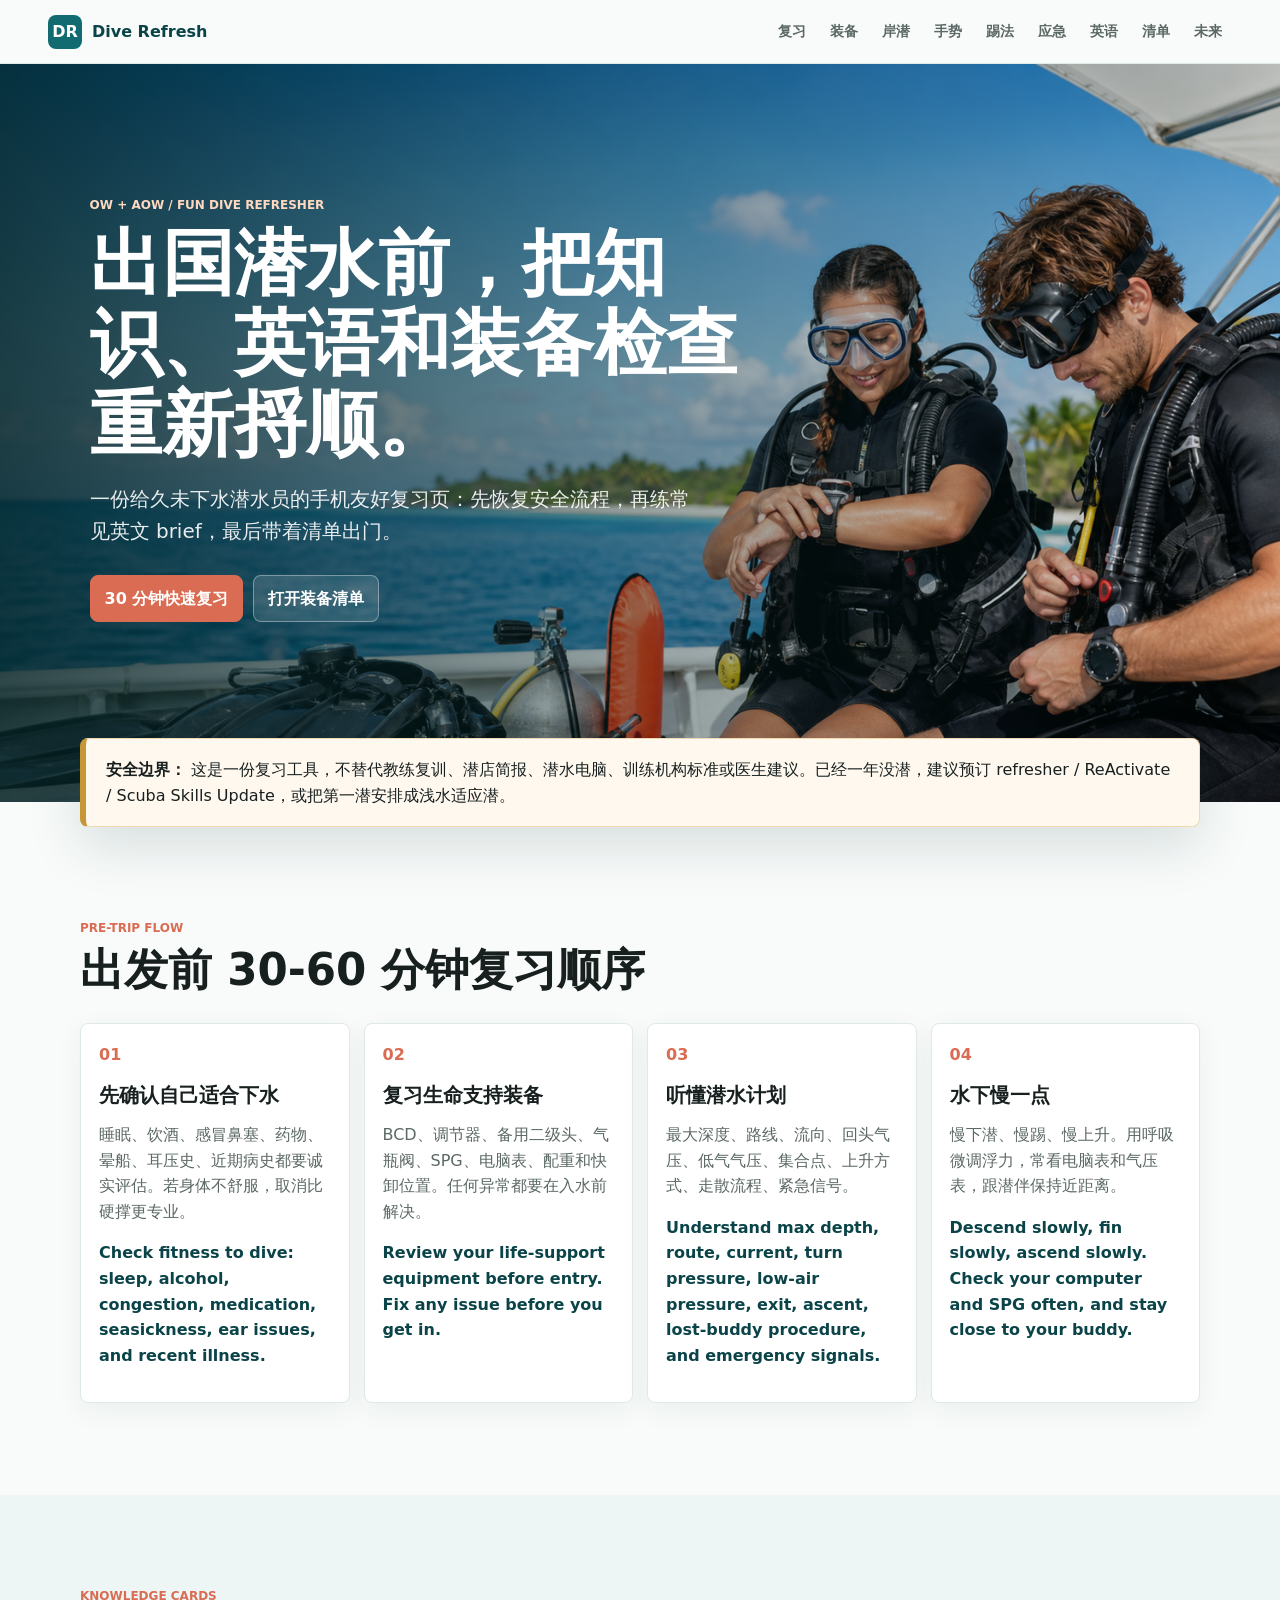
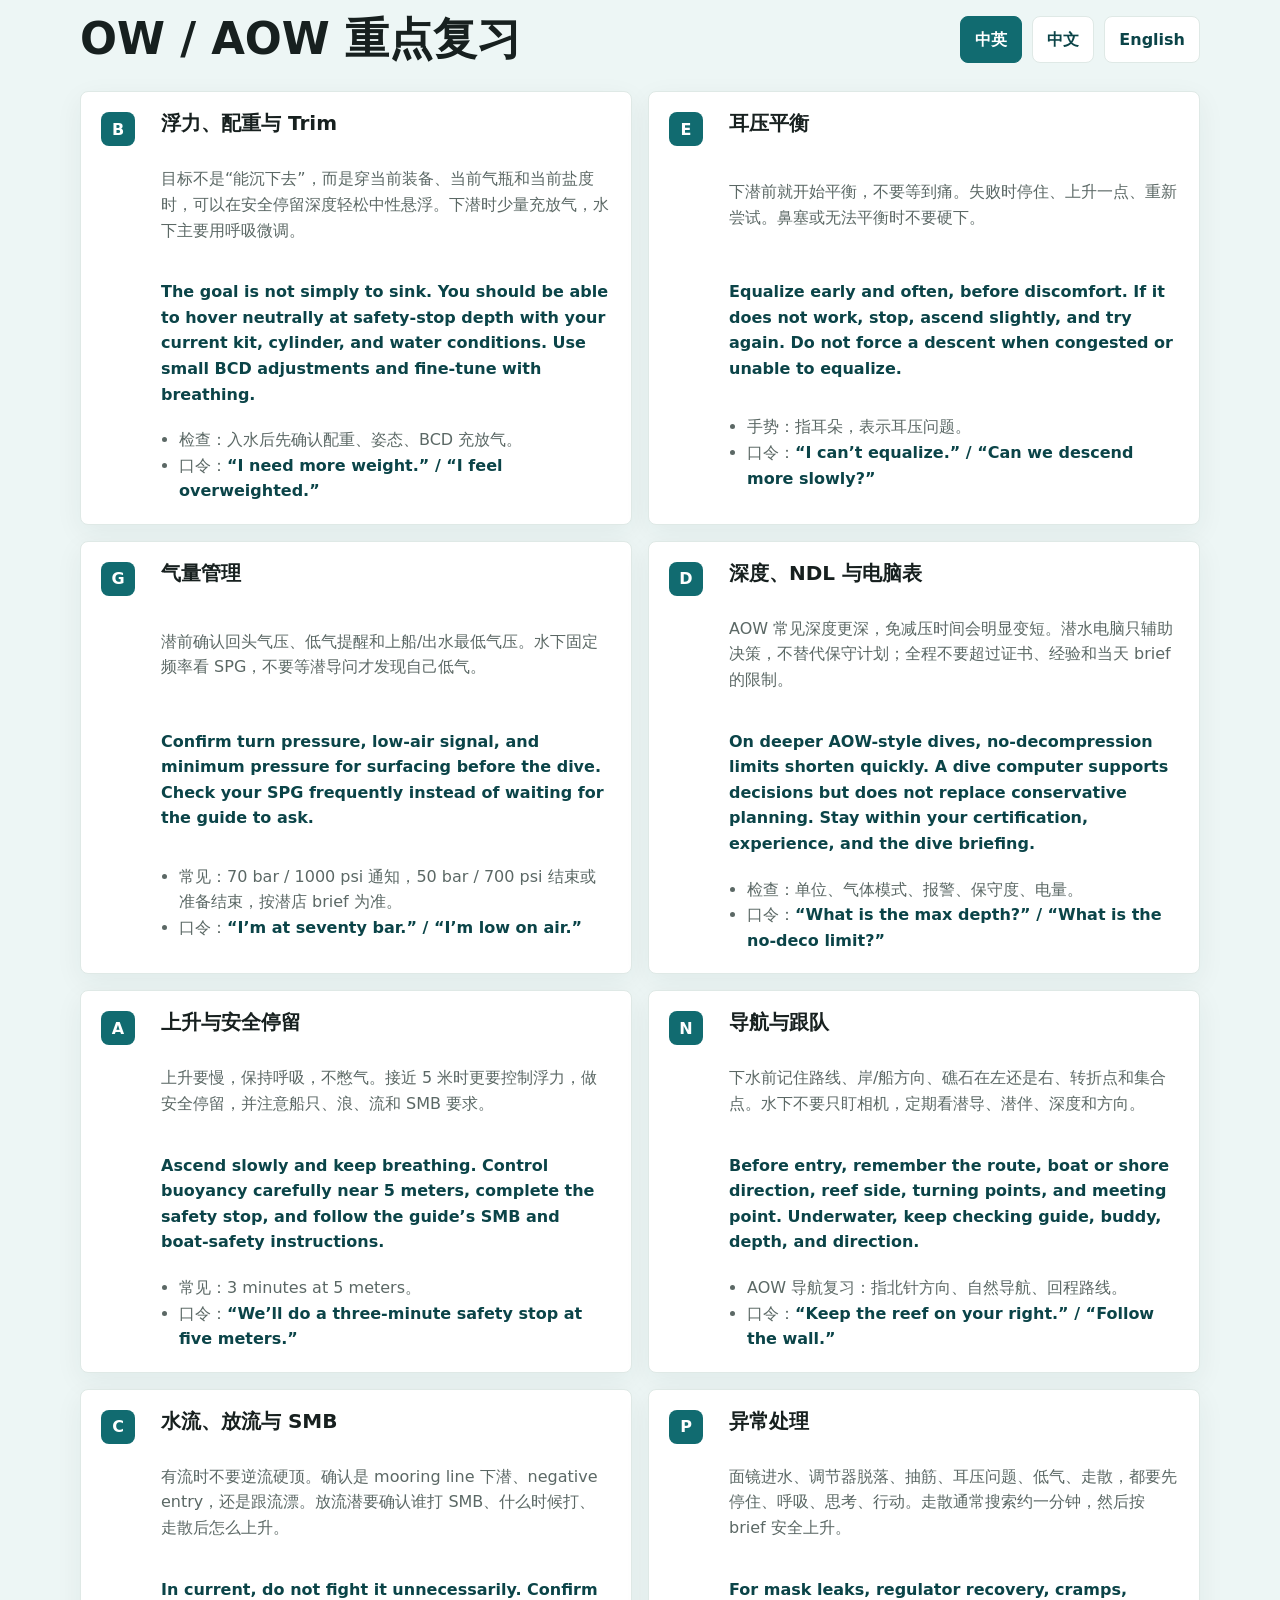
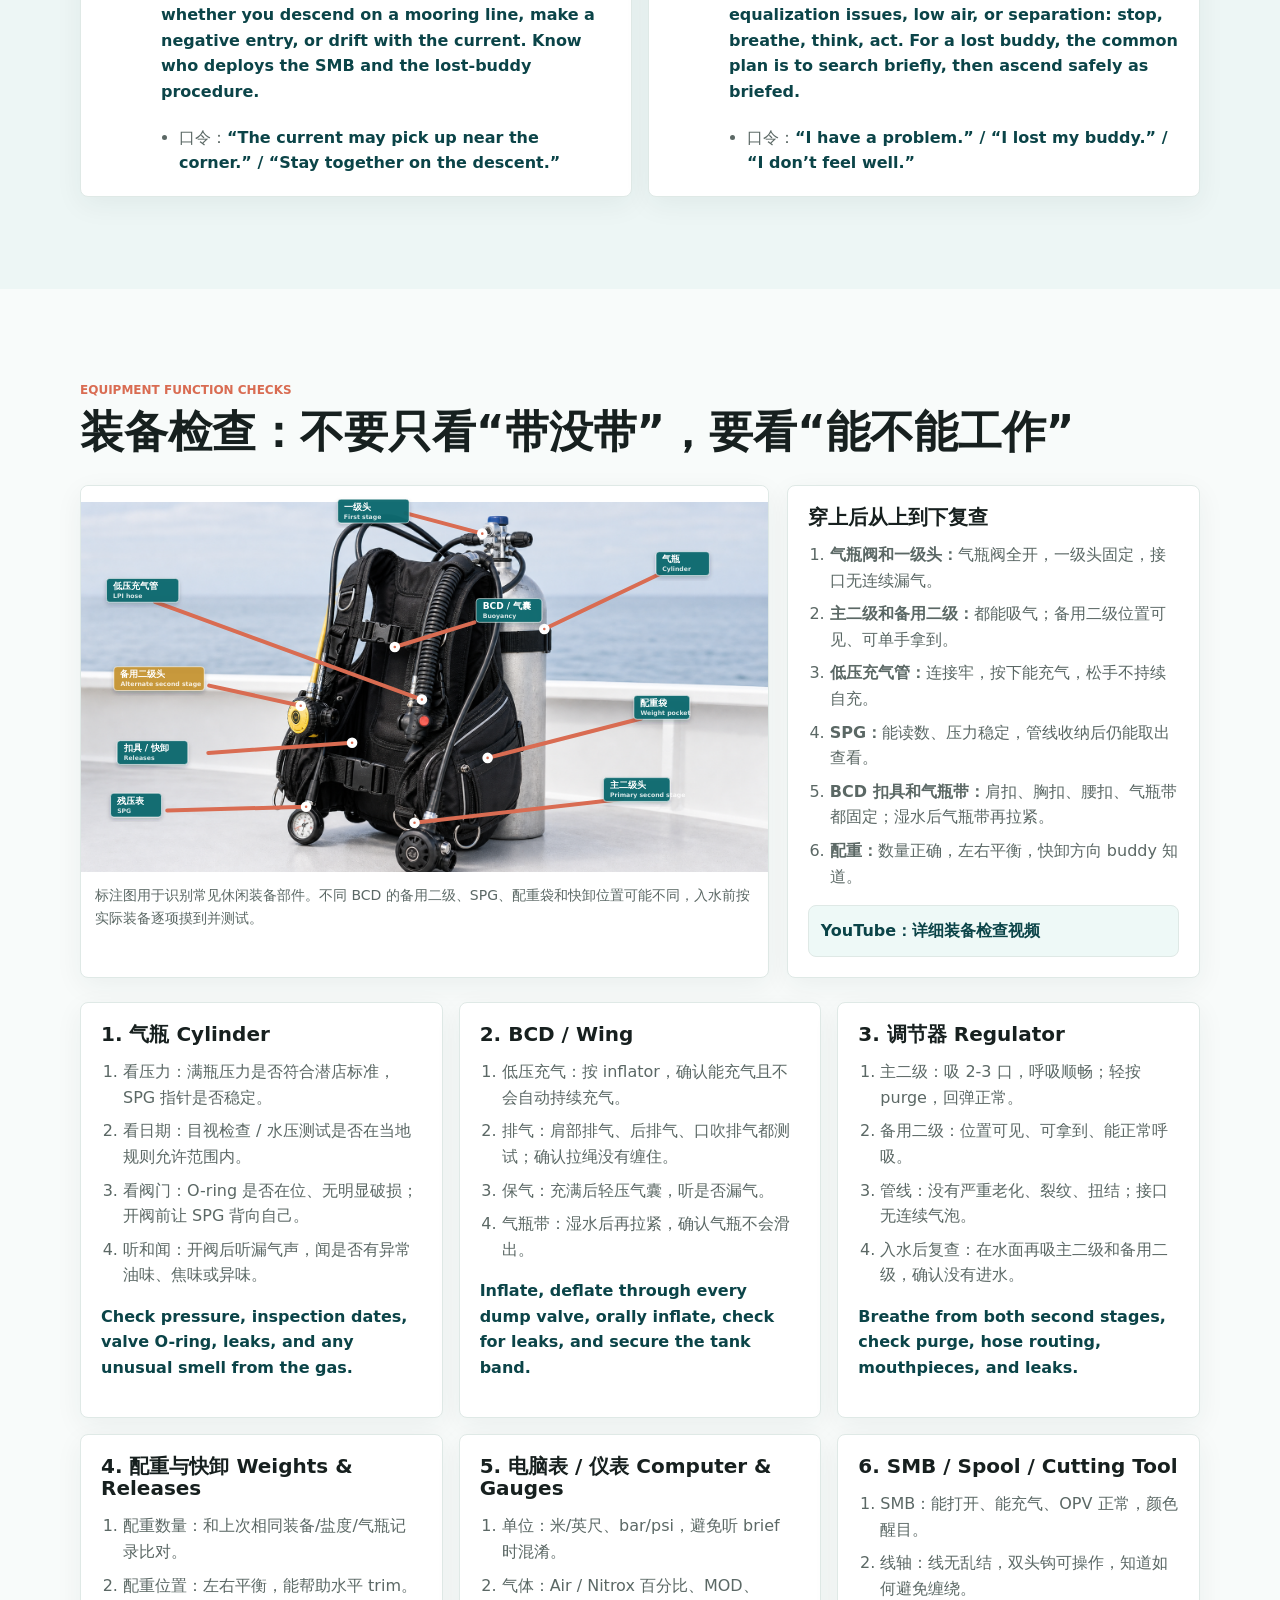
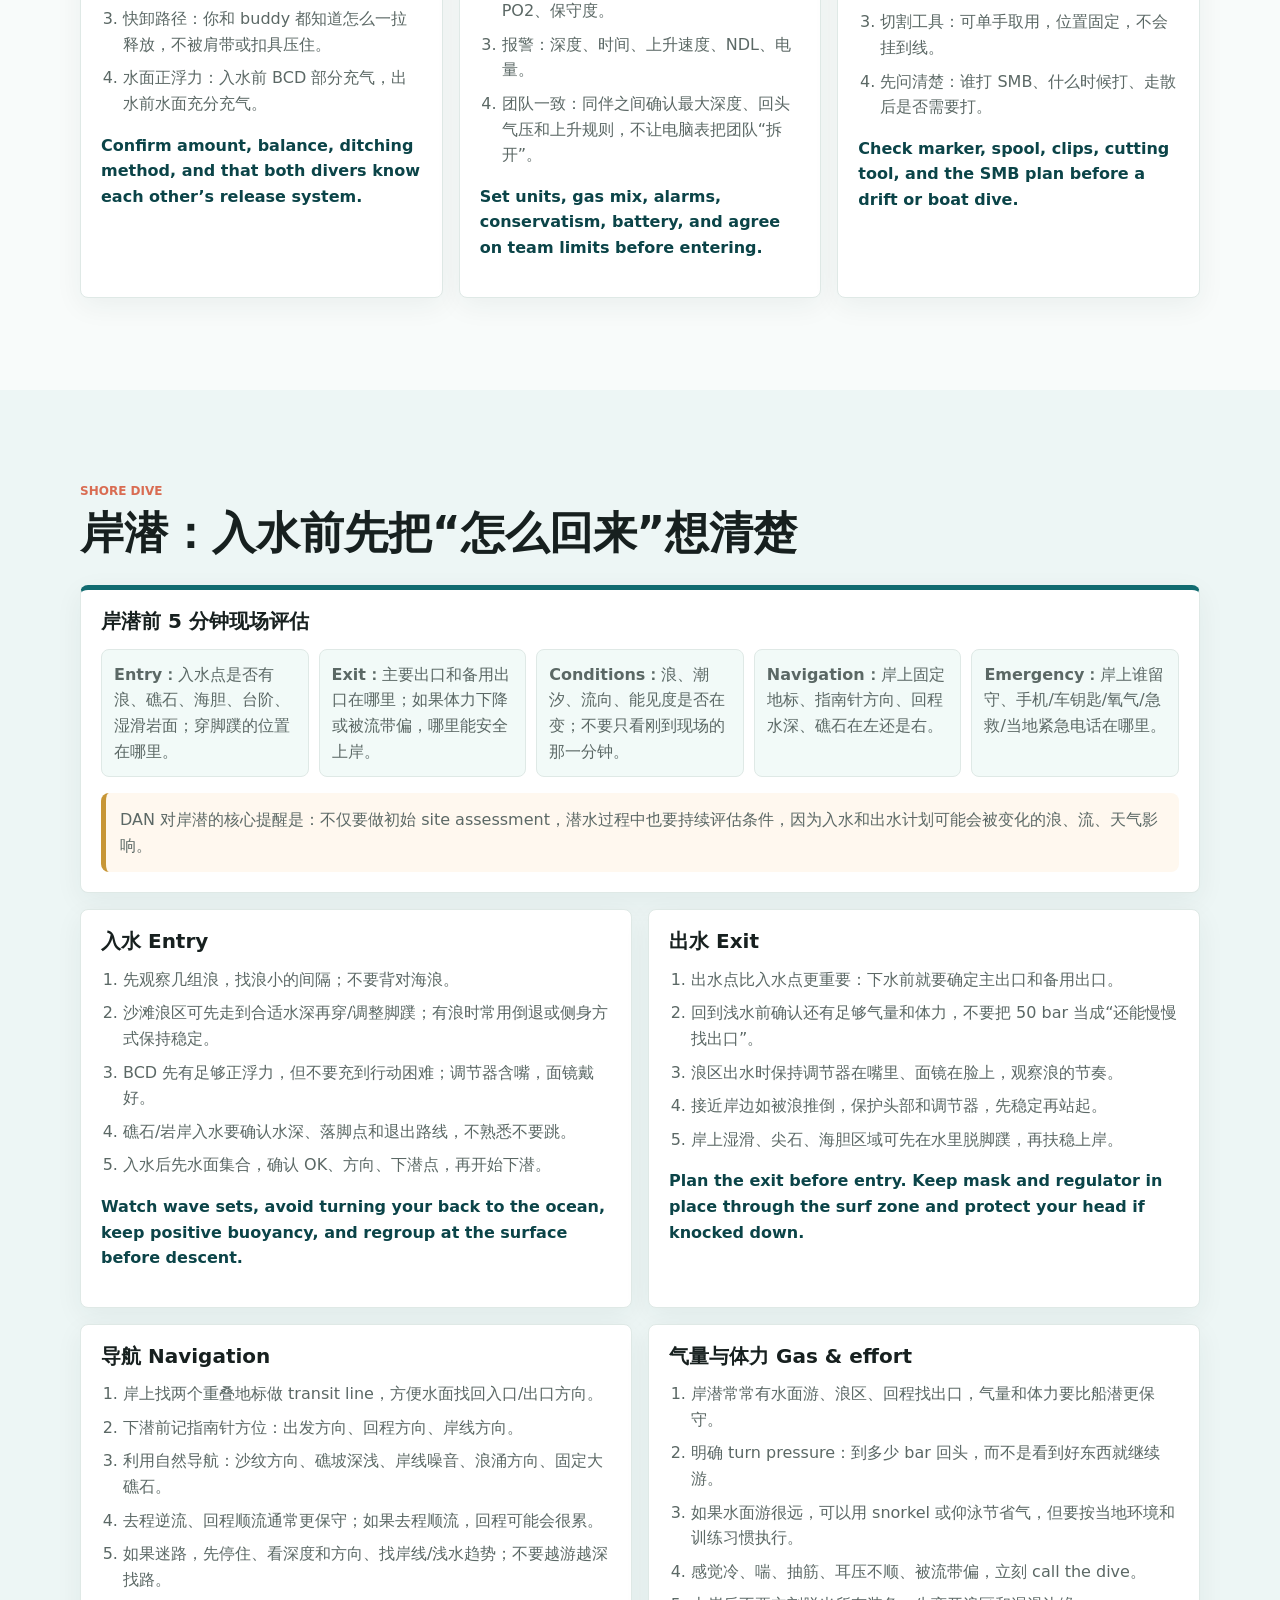
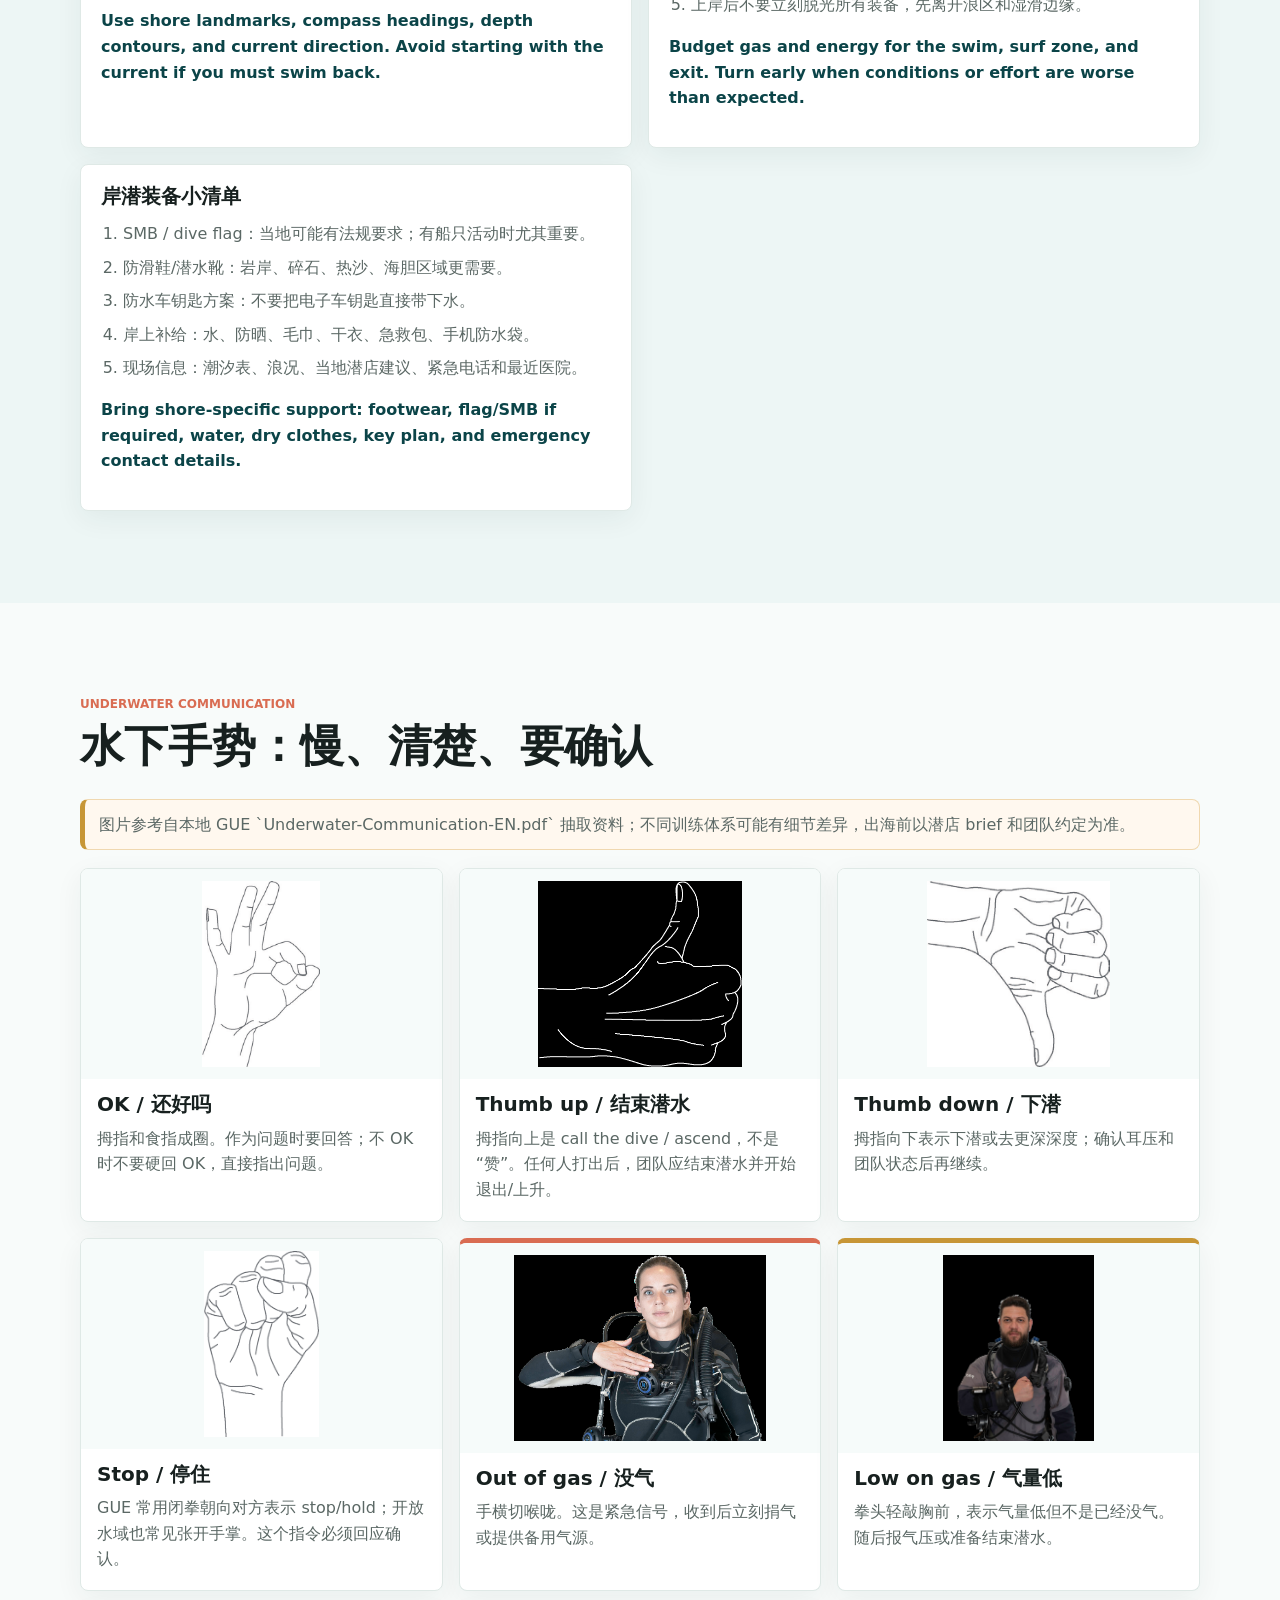
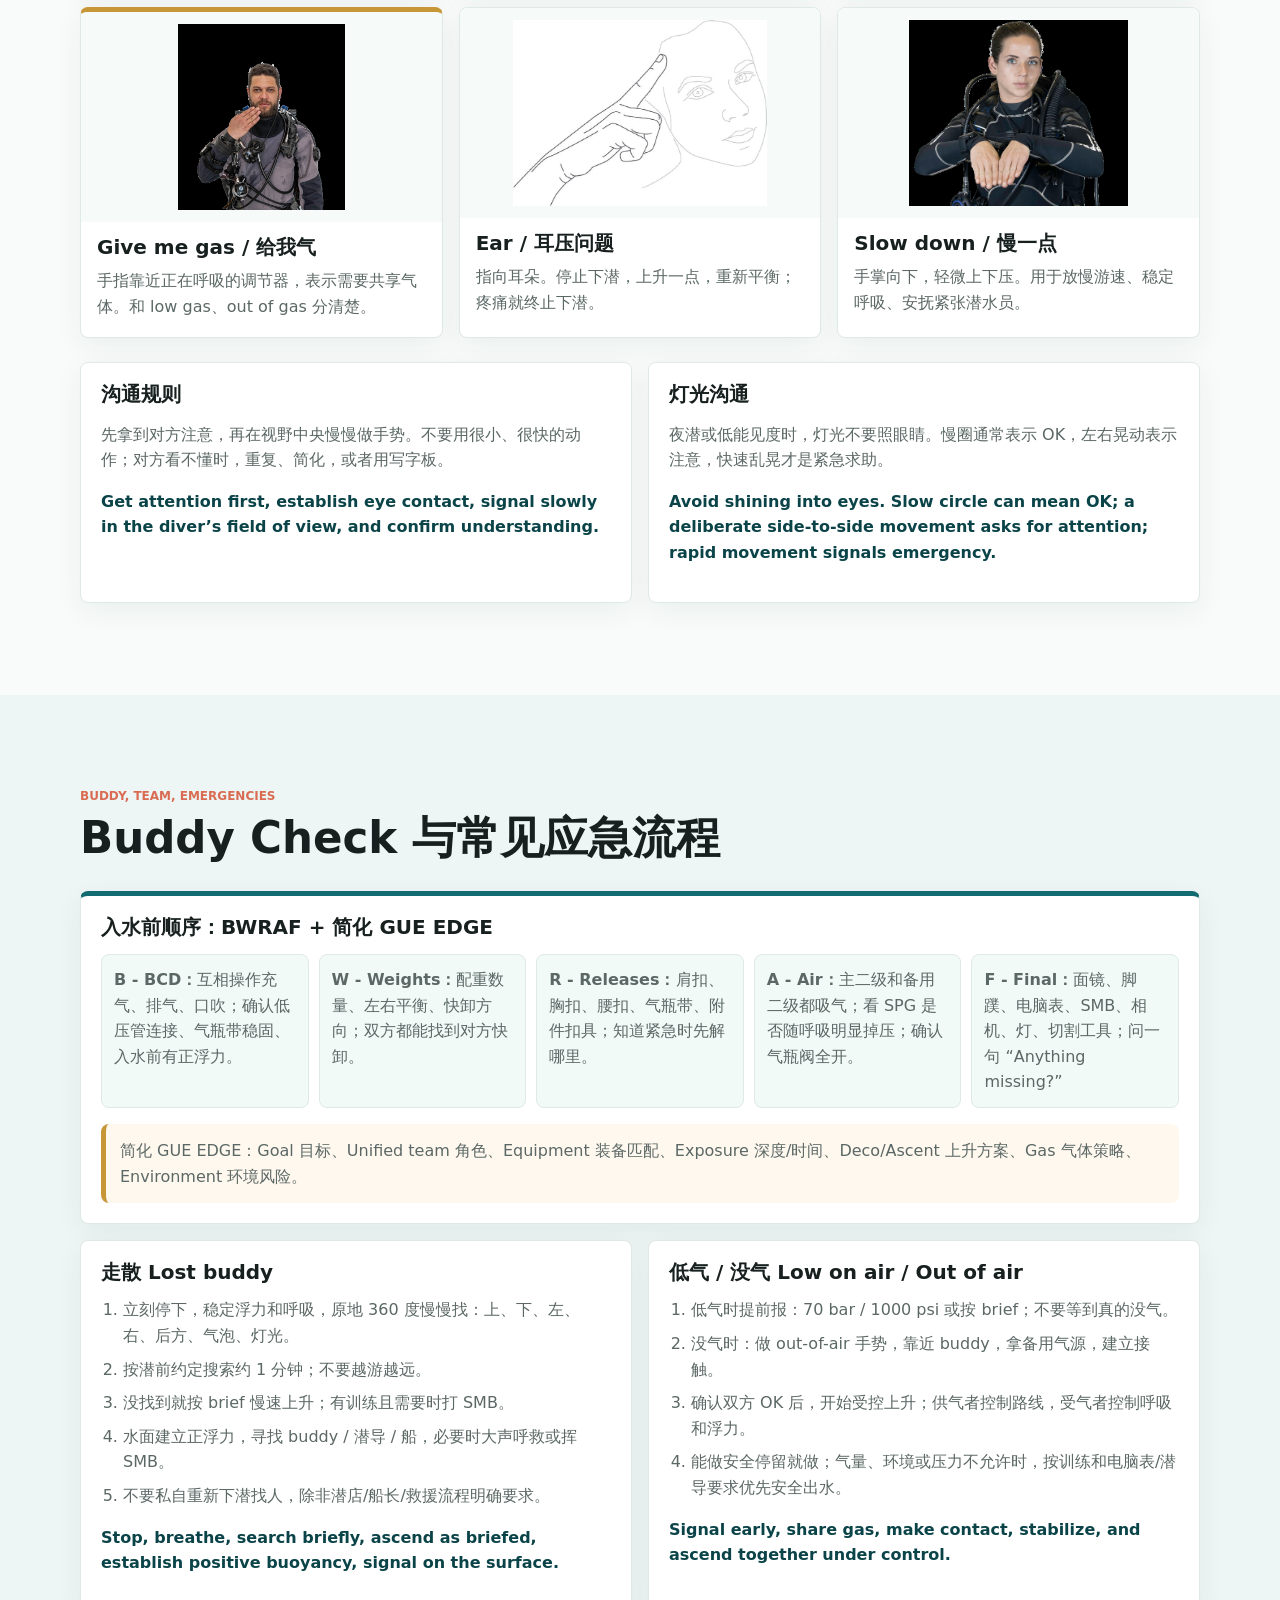
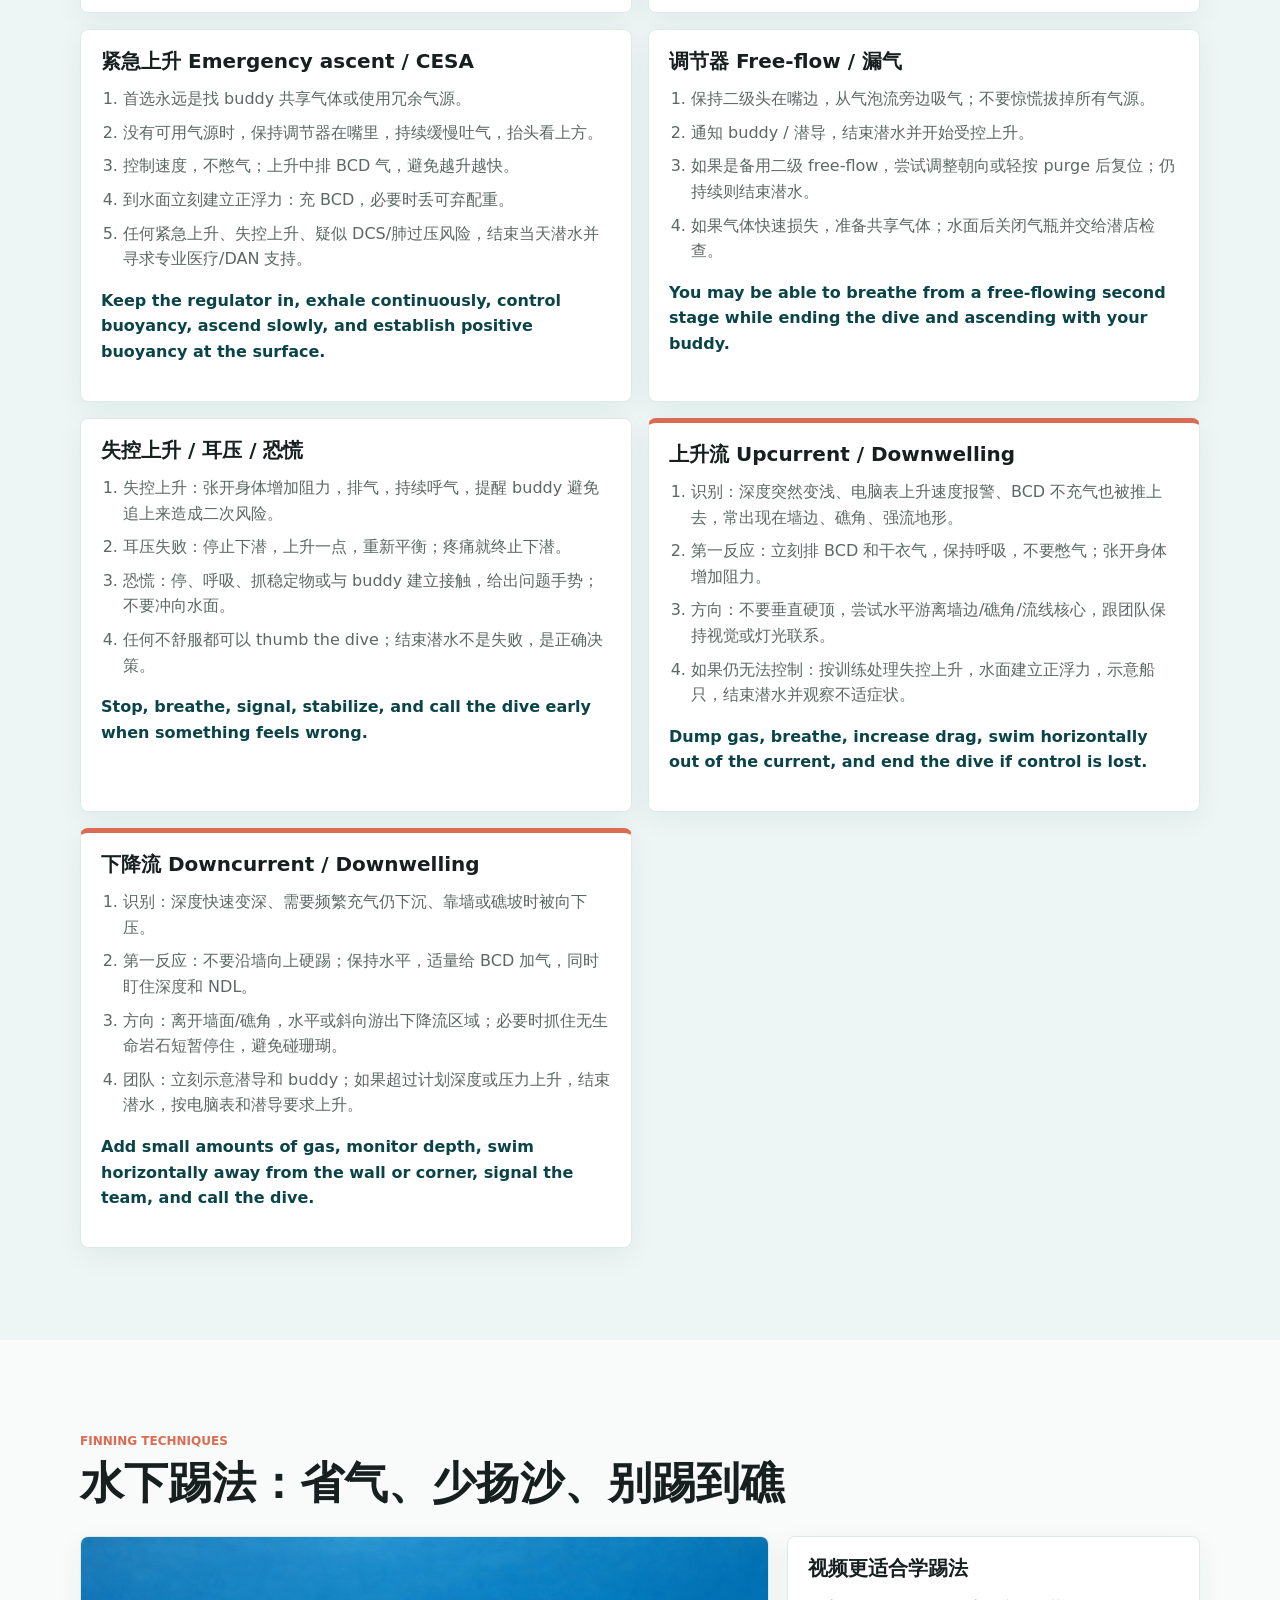
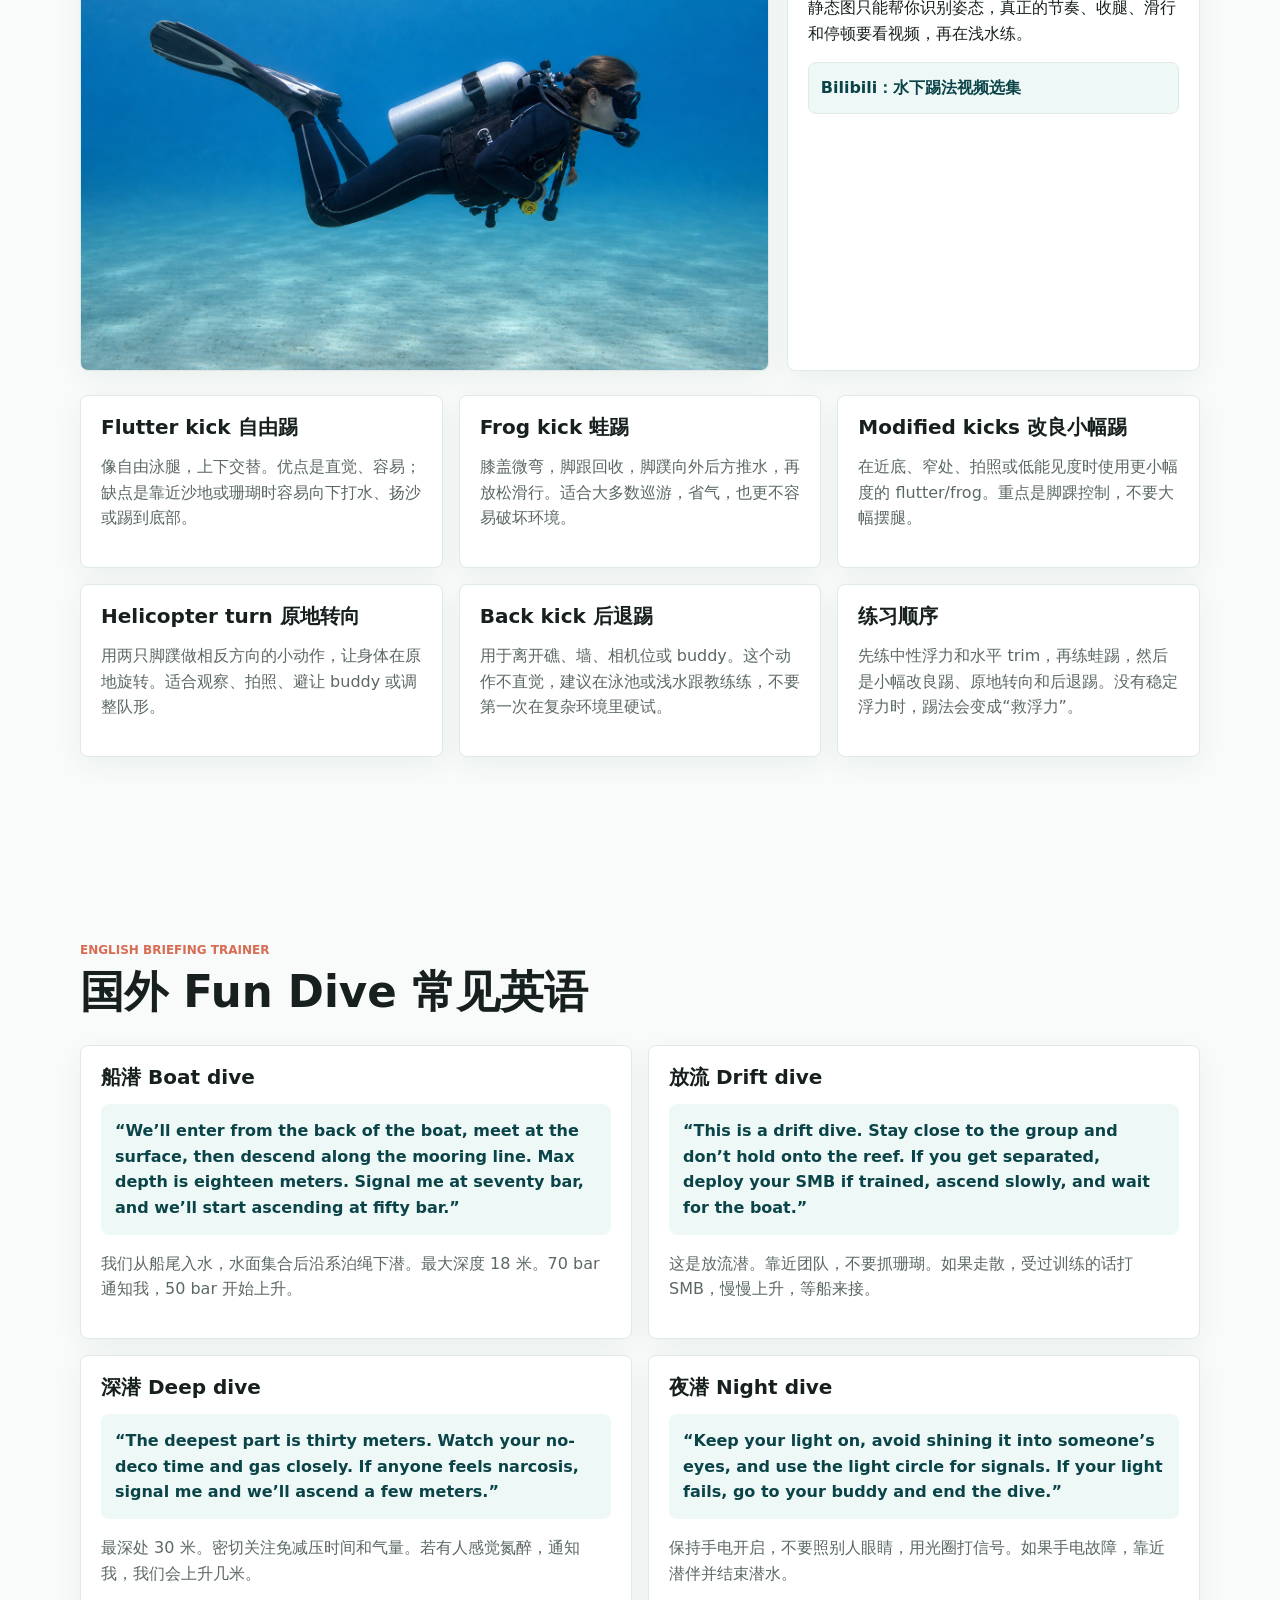
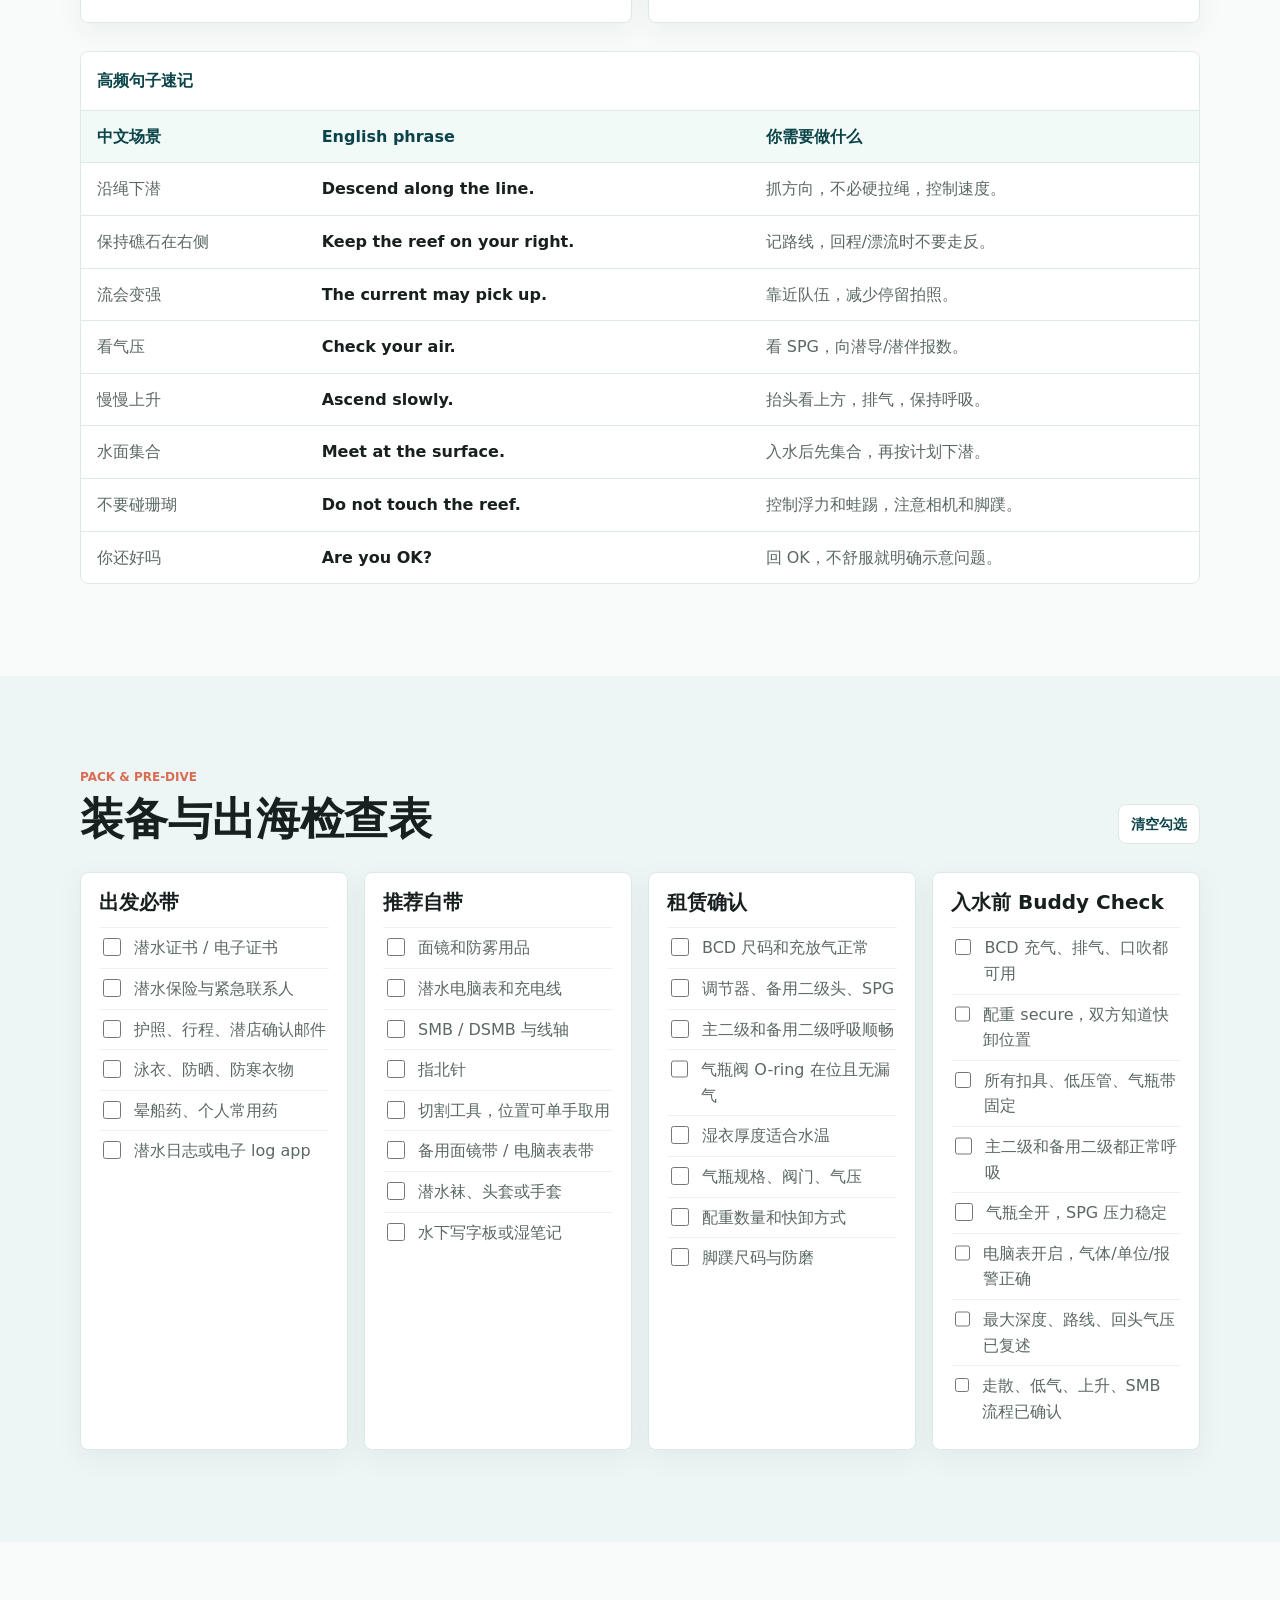
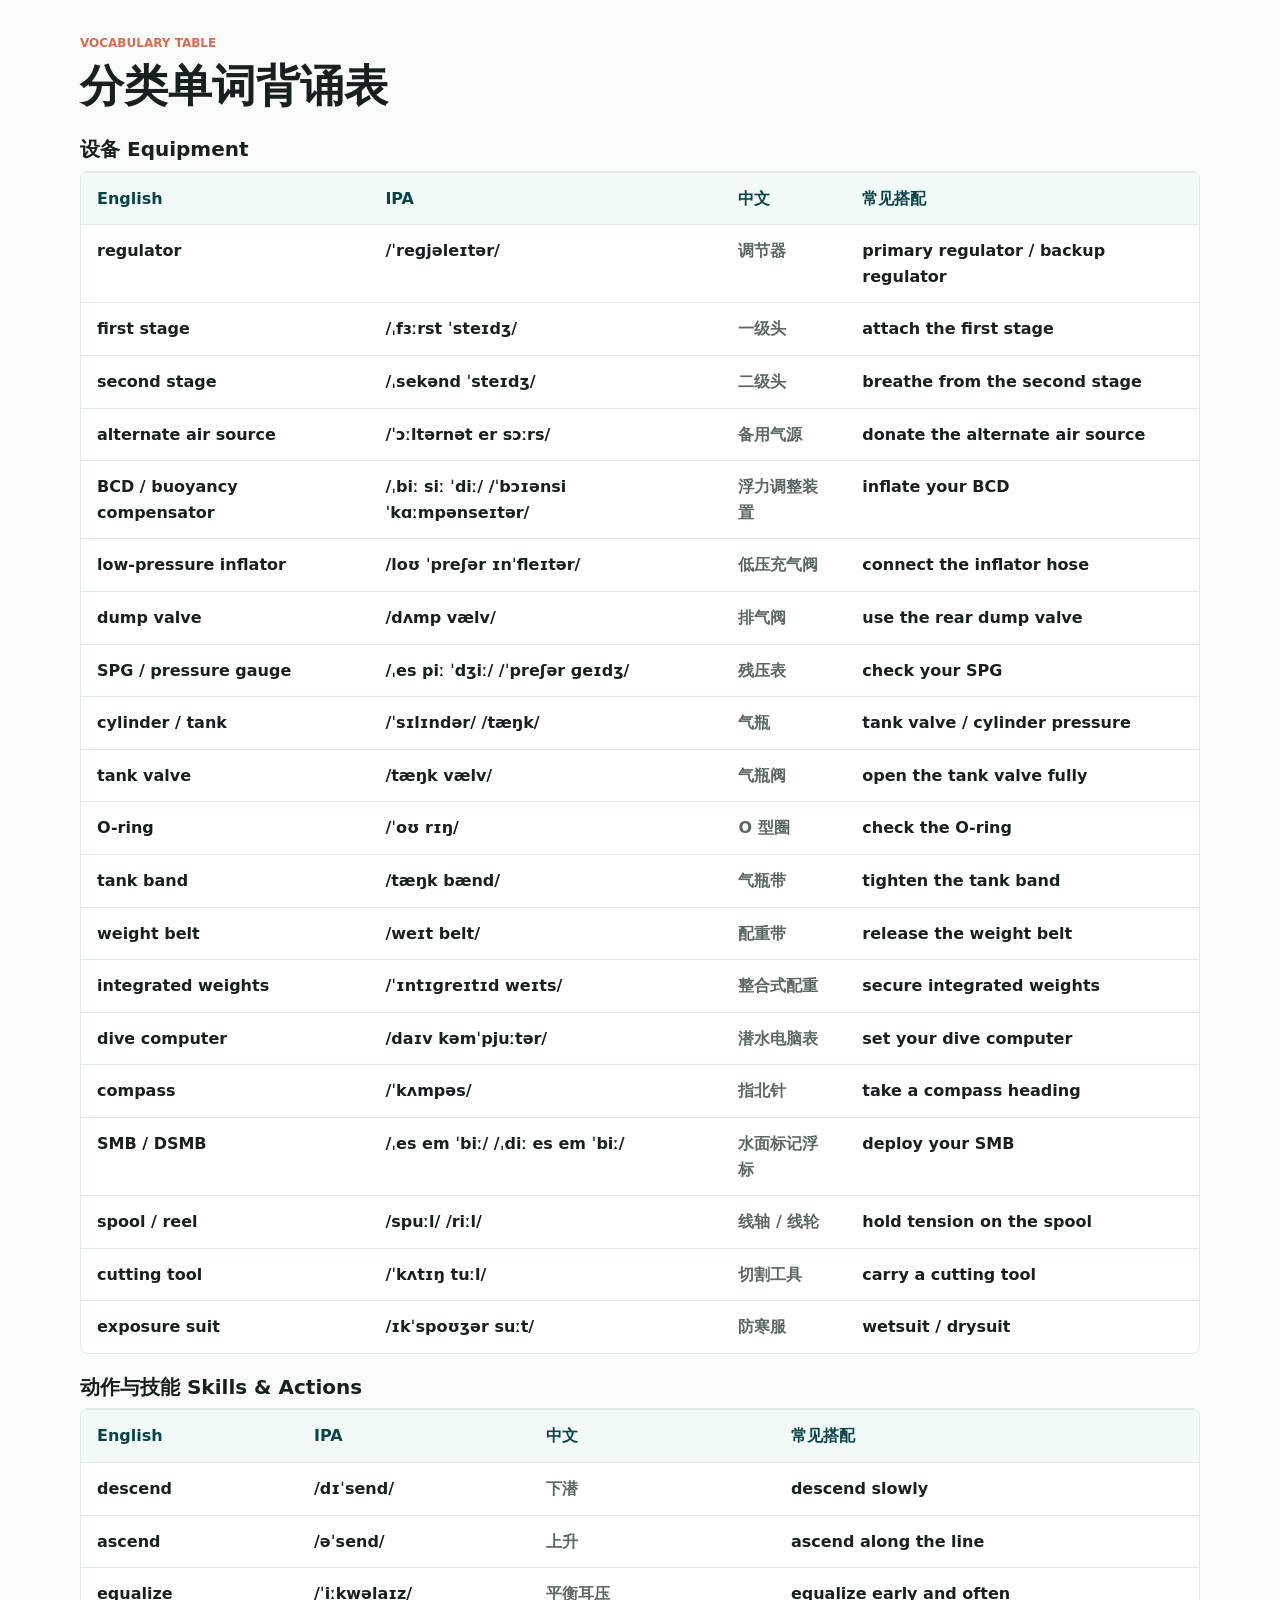
==== commit 56731ec8: "Add shore diving guidance" ====
--- a/index.html
+++ b/index.html
@@ -19,6 +19,7 @@
       <nav class="top-nav" aria-label="Primary navigation">
         <a href="#refresh">复习</a>
         <a href="#equipment">装备</a>
+        <a href="#shore">岸潜</a>
         <a href="#signals">手势</a>
         <a href="#finning">踢法</a>
         <a href="#procedures">应急</a>
@@ -354,7 +355,88 @@
         </div>
       </section>
 
-      <section id="signals" class="section alt">
+      <section id="shore" class="section alt">
+        <div class="section-heading">
+          <p class="eyebrow">Shore dive</p>
+          <h2>岸潜：入水前先把“怎么回来”想清楚</h2>
+        </div>
+
+        <div class="flow-panels">
+          <article class="flow-panel emphasis">
+            <h3>岸潜前 5 分钟现场评估</h3>
+            <div class="flow-steps">
+              <p><strong>Entry：</strong>入水点是否有浪、礁石、海胆、台阶、湿滑岩面；穿脚蹼的位置在哪里。</p>
+              <p><strong>Exit：</strong>主要出口和备用出口在哪里；如果体力下降或被流带偏，哪里能安全上岸。</p>
+              <p><strong>Conditions：</strong>浪、潮汐、流向、能见度是否在变；不要只看刚到现场的那一分钟。</p>
+              <p><strong>Navigation：</strong>岸上固定地标、指南针方向、回程水深、礁石在左还是右。</p>
+              <p><strong>Emergency：</strong>岸上谁留守、手机/车钥匙/氧气/急救/当地紧急电话在哪里。</p>
+            </div>
+            <p class="callout">DAN 对岸潜的核心提醒是：不仅要做初始 site assessment，潜水过程中也要持续评估条件，因为入水和出水计划可能会被变化的浪、流、天气影响。</p>
+          </article>
+
+          <article class="flow-panel">
+            <h3>入水 Entry</h3>
+            <ol>
+              <li>先观察几组浪，找浪小的间隔；不要背对海浪。</li>
+              <li>沙滩浪区可先走到合适水深再穿/调整脚蹼；有浪时常用倒退或侧身方式保持稳定。</li>
+              <li>BCD 先有足够正浮力，但不要充到行动困难；调节器含嘴，面镜戴好。</li>
+              <li>礁石/岩岸入水要确认水深、落脚点和退出路线，不熟悉不要跳。</li>
+              <li>入水后先水面集合，确认 OK、方向、下潜点，再开始下潜。</li>
+            </ol>
+            <p class="en">Watch wave sets, avoid turning your back to the ocean, keep positive buoyancy, and regroup at the surface before descent.</p>
+          </article>
+
+          <article class="flow-panel">
+            <h3>出水 Exit</h3>
+            <ol>
+              <li>出水点比入水点更重要：下水前就要确定主出口和备用出口。</li>
+              <li>回到浅水前确认还有足够气量和体力，不要把 50 bar 当成“还能慢慢找出口”。</li>
+              <li>浪区出水时保持调节器在嘴里、面镜在脸上，观察浪的节奏。</li>
+              <li>接近岸边如被浪推倒，保护头部和调节器，先稳定再站起。</li>
+              <li>岸上湿滑、尖石、海胆区域可先在水里脱脚蹼，再扶稳上岸。</li>
+            </ol>
+            <p class="en">Plan the exit before entry. Keep mask and regulator in place through the surf zone and protect your head if knocked down.</p>
+          </article>
+
+          <article class="flow-panel">
+            <h3>导航 Navigation</h3>
+            <ol>
+              <li>岸上找两个重叠地标做 transit line，方便水面找回入口/出口方向。</li>
+              <li>下潜前记指南针方位：出发方向、回程方向、岸线方向。</li>
+              <li>利用自然导航：沙纹方向、礁坡深浅、岸线噪音、浪涌方向、固定大礁石。</li>
+              <li>去程逆流、回程顺流通常更保守；如果去程顺流，回程可能会很累。</li>
+              <li>如果迷路，先停住、看深度和方向、找岸线/浅水趋势；不要越游越深找路。</li>
+            </ol>
+            <p class="en">Use shore landmarks, compass headings, depth contours, and current direction. Avoid starting with the current if you must swim back.</p>
+          </article>
+
+          <article class="flow-panel">
+            <h3>气量与体力 Gas & effort</h3>
+            <ol>
+              <li>岸潜常常有水面游、浪区、回程找出口，气量和体力要比船潜更保守。</li>
+              <li>明确 turn pressure：到多少 bar 回头，而不是看到好东西就继续游。</li>
+              <li>如果水面游很远，可以用 snorkel 或仰泳节省气，但要按当地环境和训练习惯执行。</li>
+              <li>感觉冷、喘、抽筋、耳压不顺、被流带偏，立刻 call the dive。</li>
+              <li>上岸后不要立刻脱光所有装备，先离开浪区和湿滑边缘。</li>
+            </ol>
+            <p class="en">Budget gas and energy for the swim, surf zone, and exit. Turn early when conditions or effort are worse than expected.</p>
+          </article>
+
+          <article class="flow-panel">
+            <h3>岸潜装备小清单</h3>
+            <ol>
+              <li>SMB / dive flag：当地可能有法规要求；有船只活动时尤其重要。</li>
+              <li>防滑鞋/潜水靴：岩岸、碎石、热沙、海胆区域更需要。</li>
+              <li>防水车钥匙方案：不要把电子车钥匙直接带下水。</li>
+              <li>岸上补给：水、防晒、毛巾、干衣、急救包、手机防水袋。</li>
+              <li>现场信息：潮汐表、浪况、当地潜店建议、紧急电话和最近医院。</li>
+            </ol>
+            <p class="en">Bring shore-specific support: footwear, flag/SMB if required, water, dry clothes, key plan, and emergency contact details.</p>
+          </article>
+        </div>
+      </section>
+
+      <section id="signals" class="section">
         <div class="section-heading">
           <p class="eyebrow">Underwater communication</p>
           <h2>水下手势：慢、清楚、要确认</h2>
@@ -915,7 +997,9 @@
           <li><a href="https://store.padi.com/en-us/courses/reactivate/p/60466-1B2C/">PADI ReActivate Scuba Refresher Program</a></li>
           <li><a href="https://dan.org/safety-prevention/return-to-diving-safely/">DAN Return To Diving Safely</a></li>
           <li><a href="https://dan.org/safety-prevention/return-to-diving-safely/equipment/">DAN Return To Diving Safely: Equipment</a></li>
+          <li><a href="https://dan.org/safety-tips-for-dive-operators/dive-operations/shore-diving-safety/">DAN Shore Diving Safety</a></li>
           <li><a href="https://dan.org/alert-diver/article/current-dives/">DAN Alert Diver: Current Dives</a></li>
+          <li><a href="https://blog.padi.com/2016/03/16/5-tips-for-shore-diving/">PADI: 5 Tips for Shore Diving</a></li>
           <li><a href="https://blog.padi.com/scuba-diving-hand-signals/">PADI Scuba Diving Hand Signals</a></li>
           <li><a href="https://www.youtube.com/watch?v=hHkT1uWa2lY">YouTube: Scuba equipment check walkthrough</a></li>
           <li><a href="https://www.bilibili.com/video/BV1k1421k78s/?spm_id_from=333.337.search-card.all.click&amp;vd_source=6d837dbff6a8f5278089448973d971d2">Bilibili: 水下踢法视频选集</a></li>
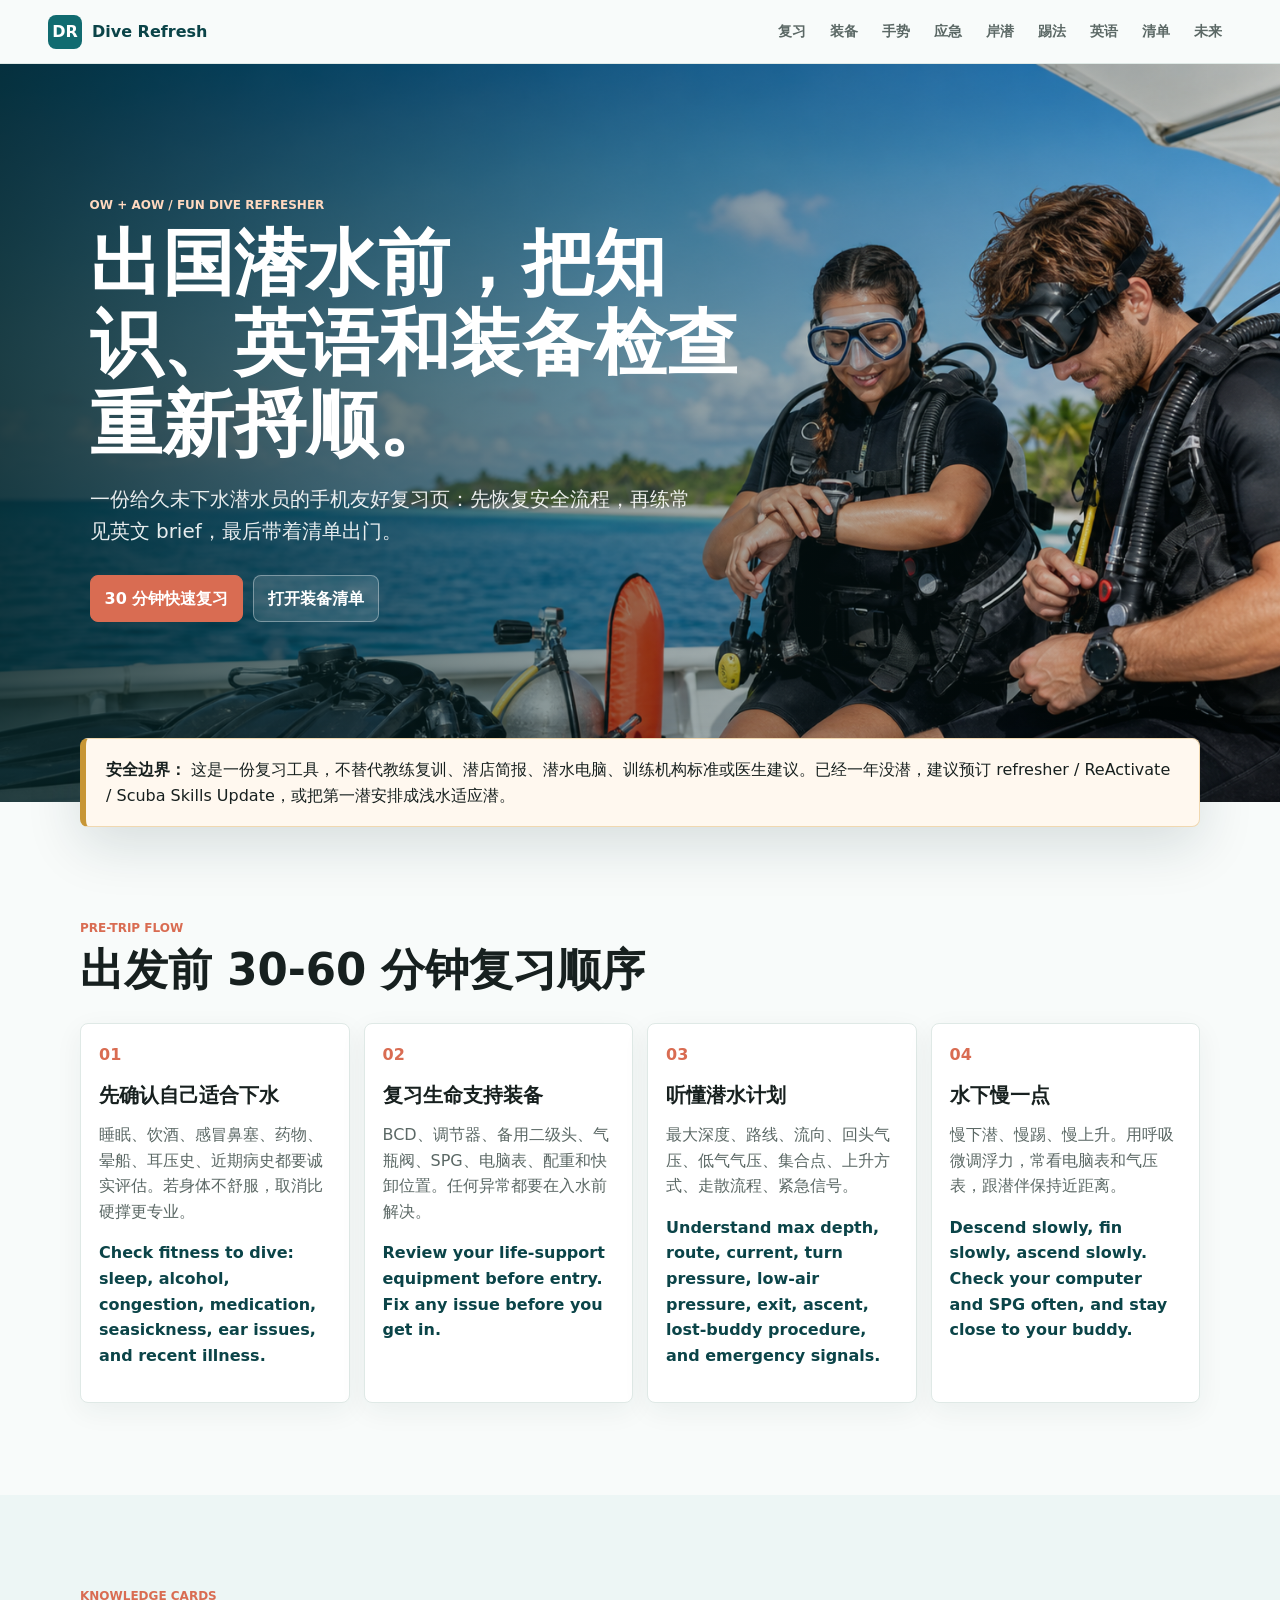
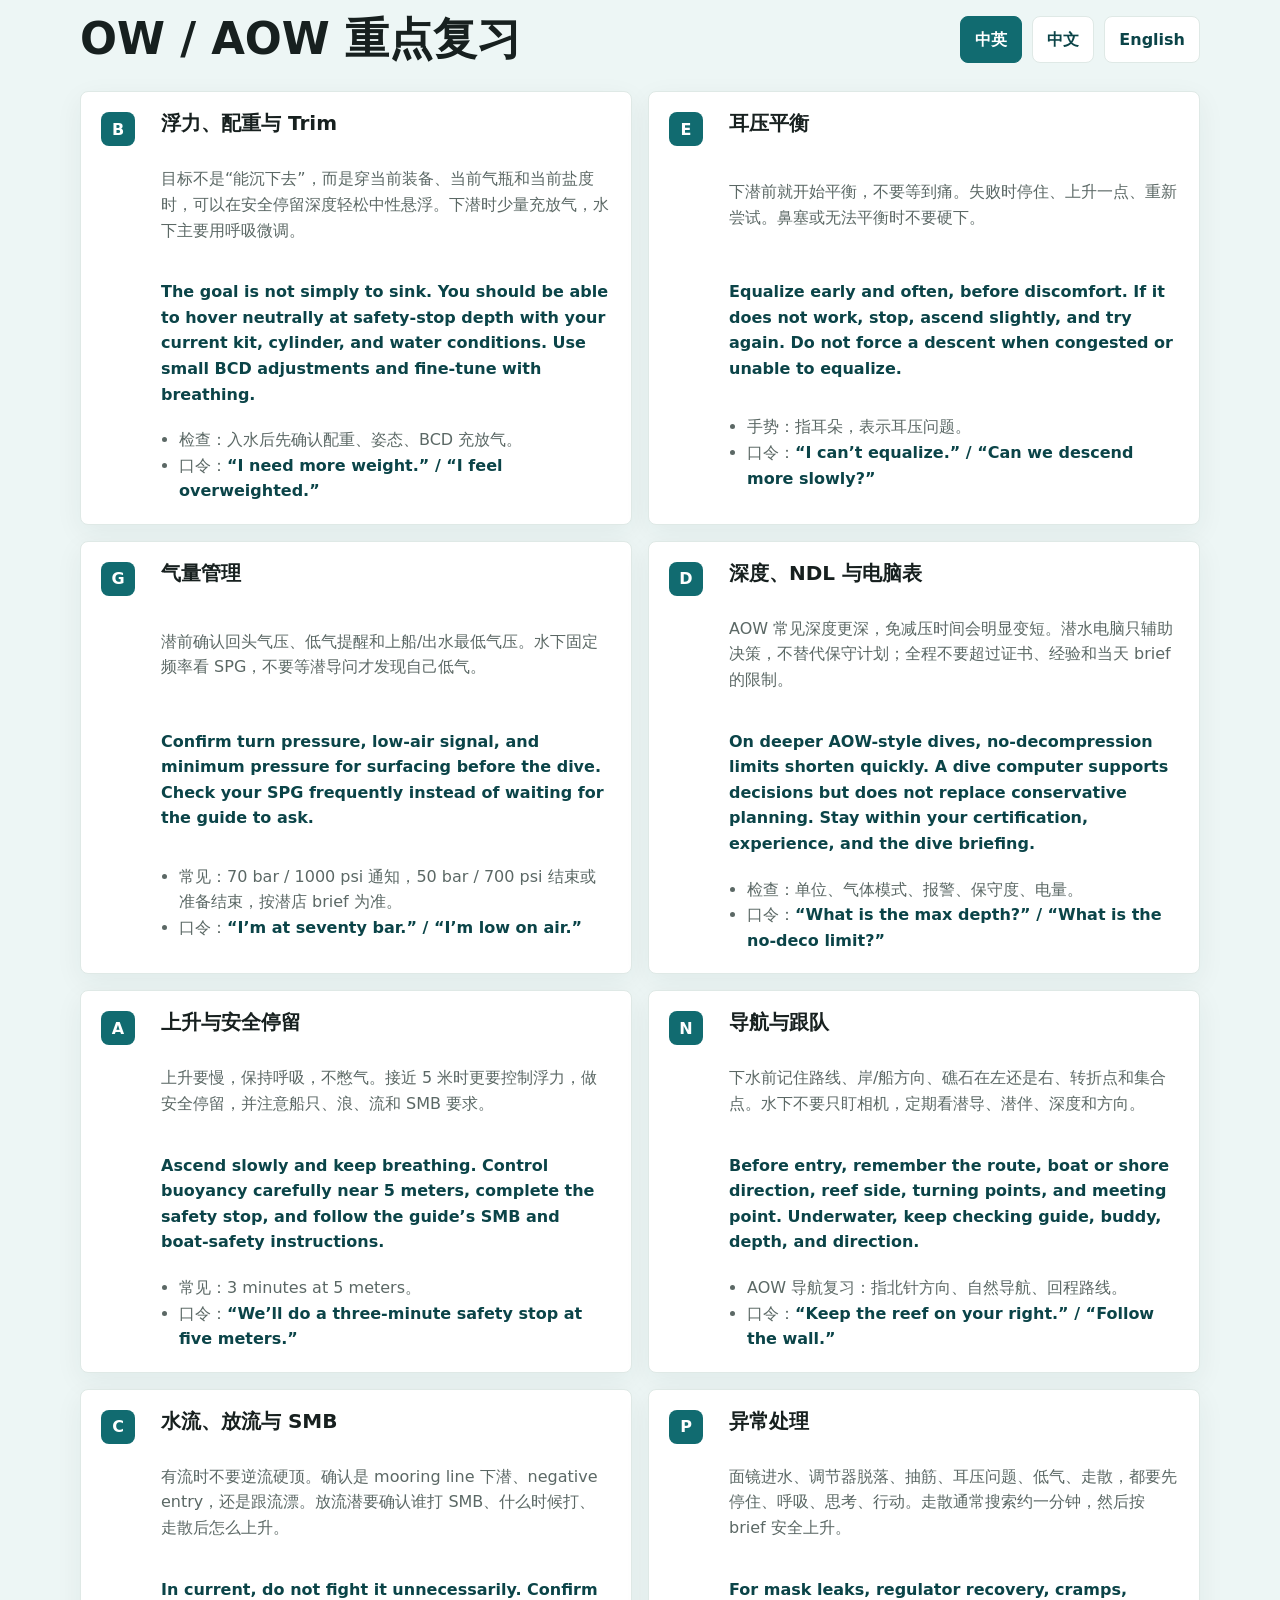
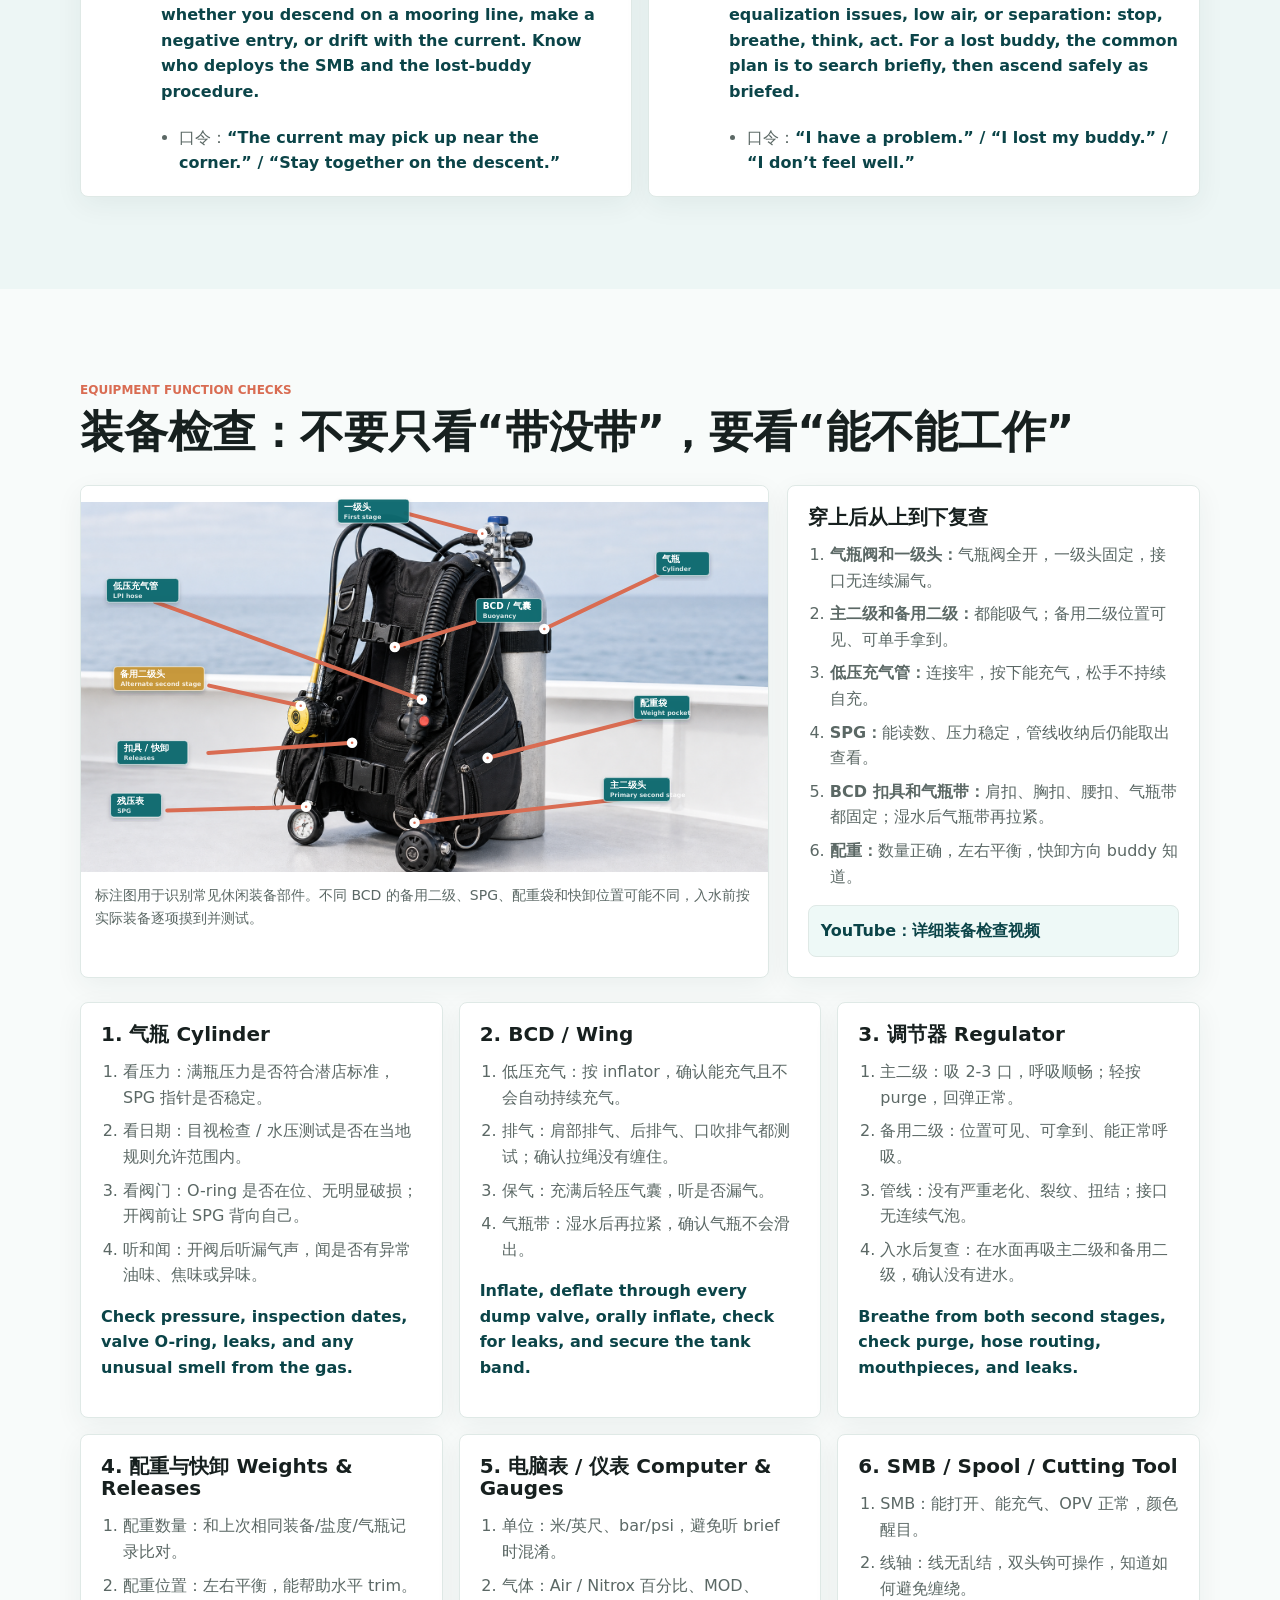
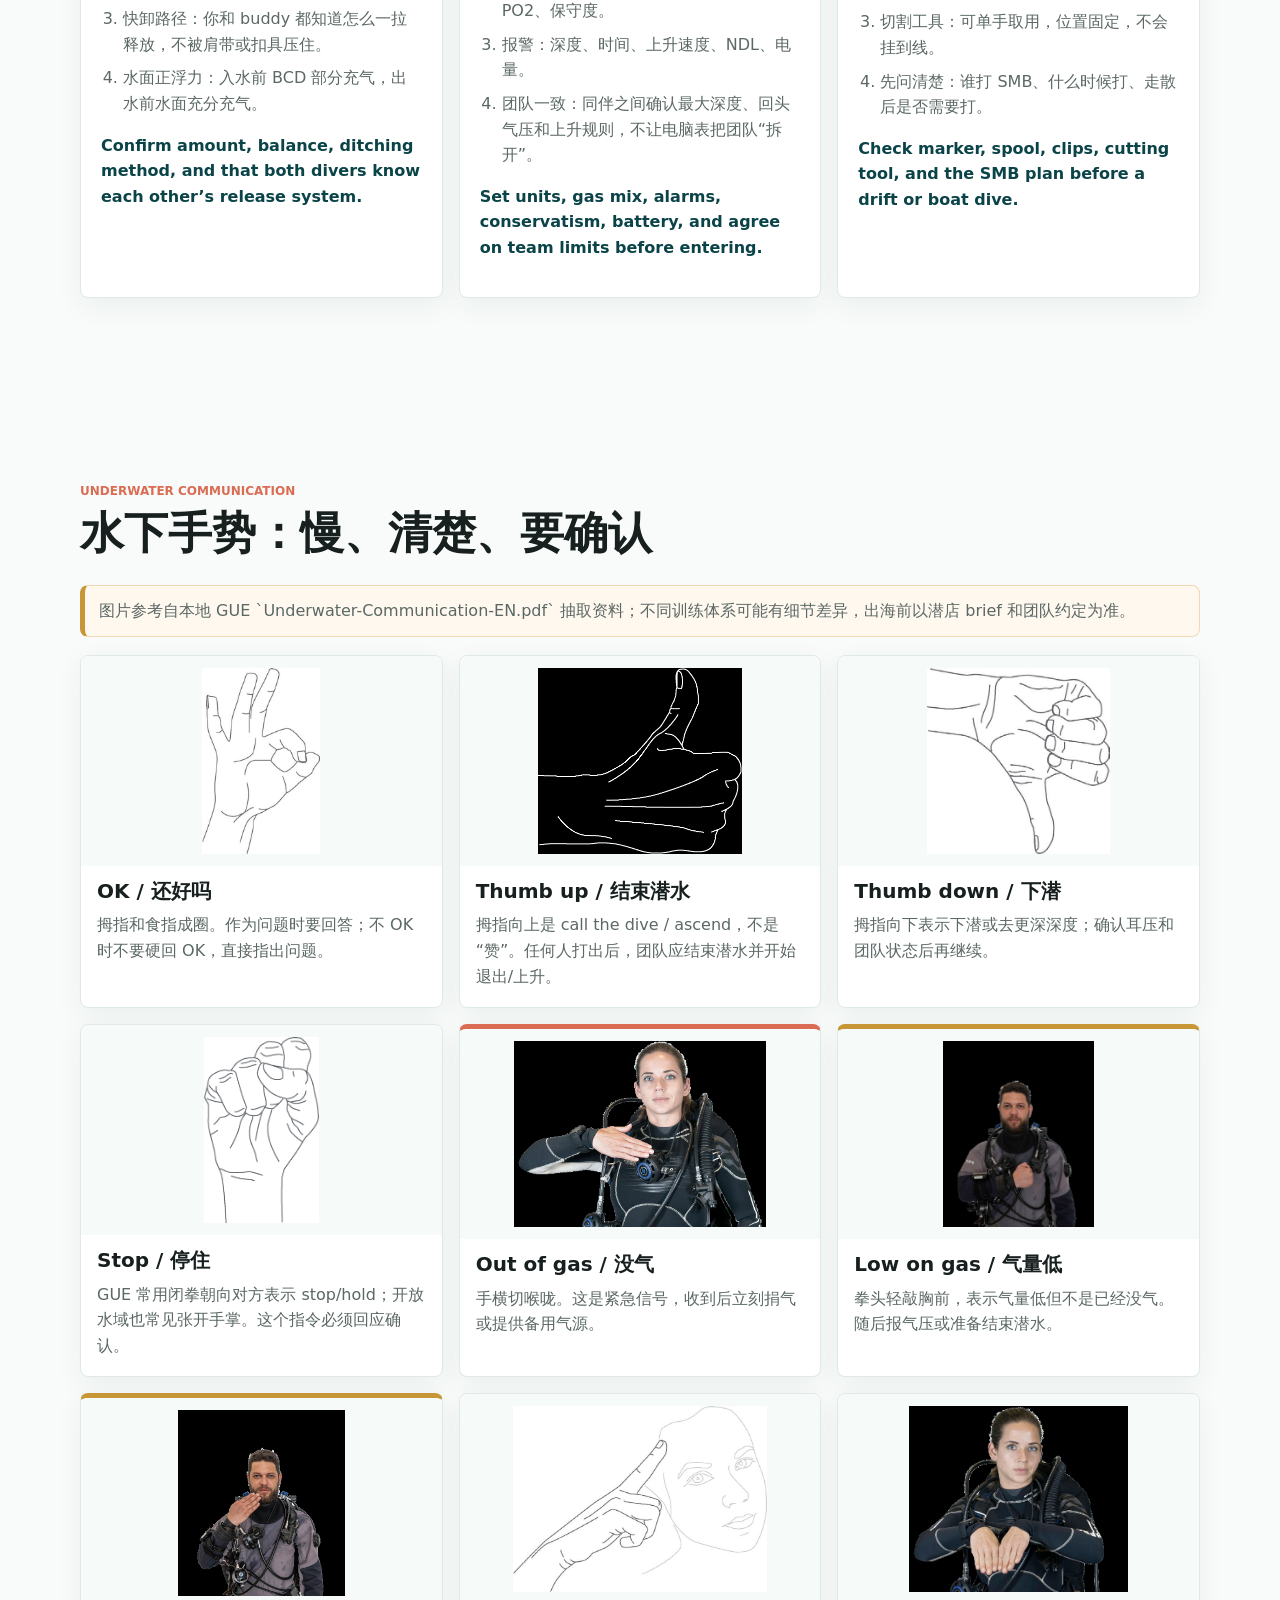
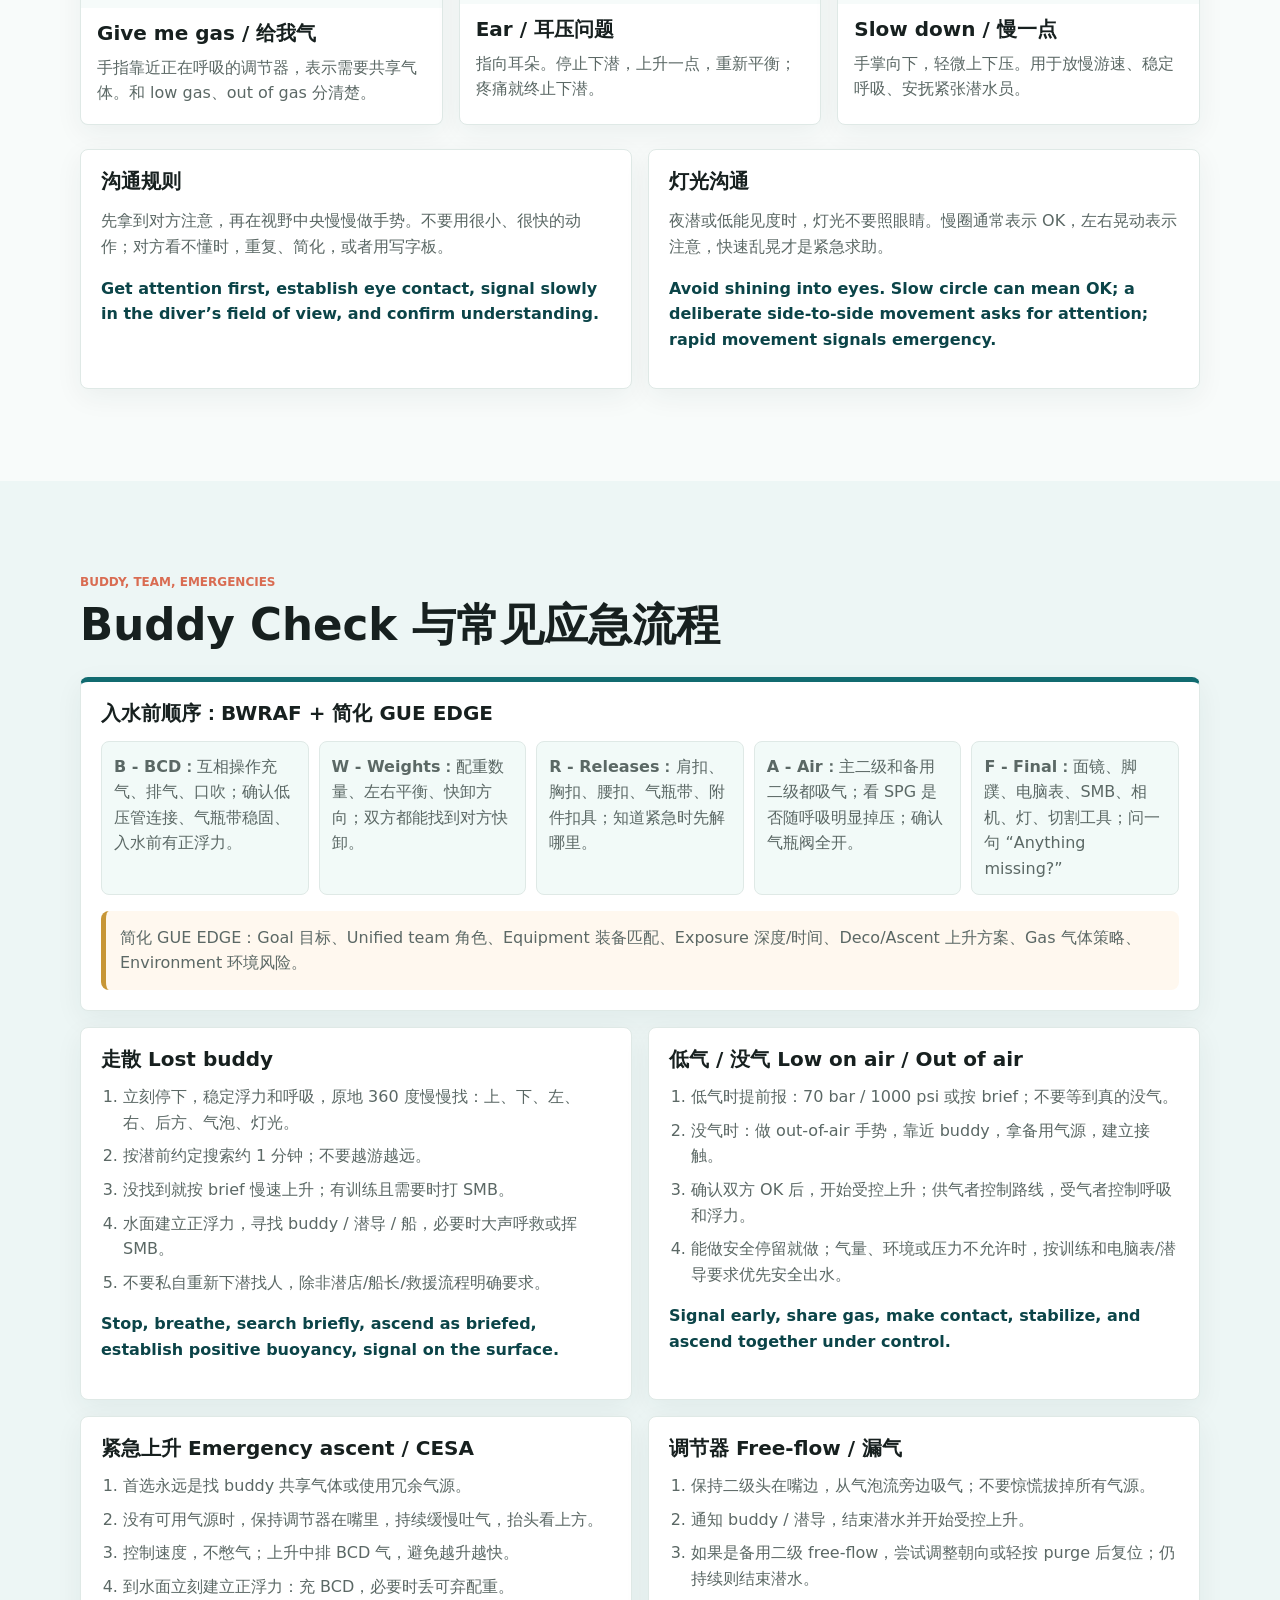
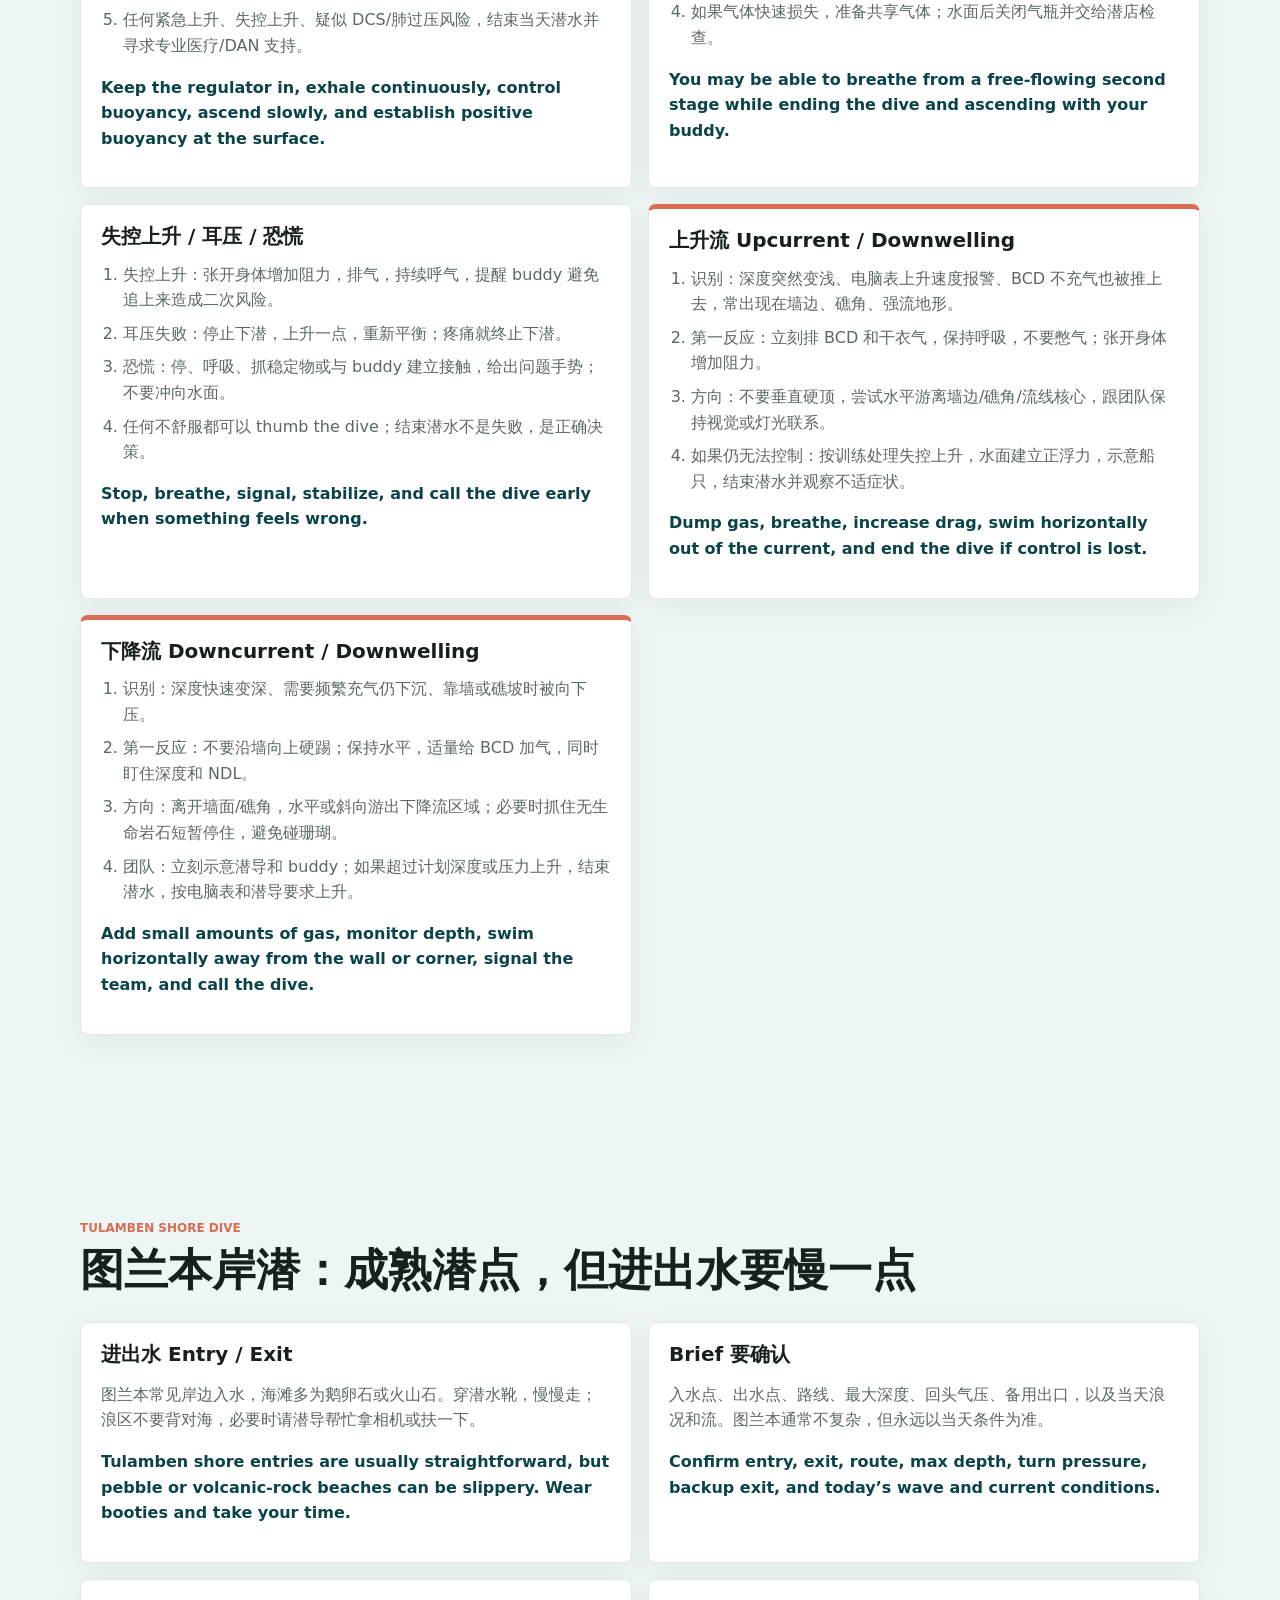
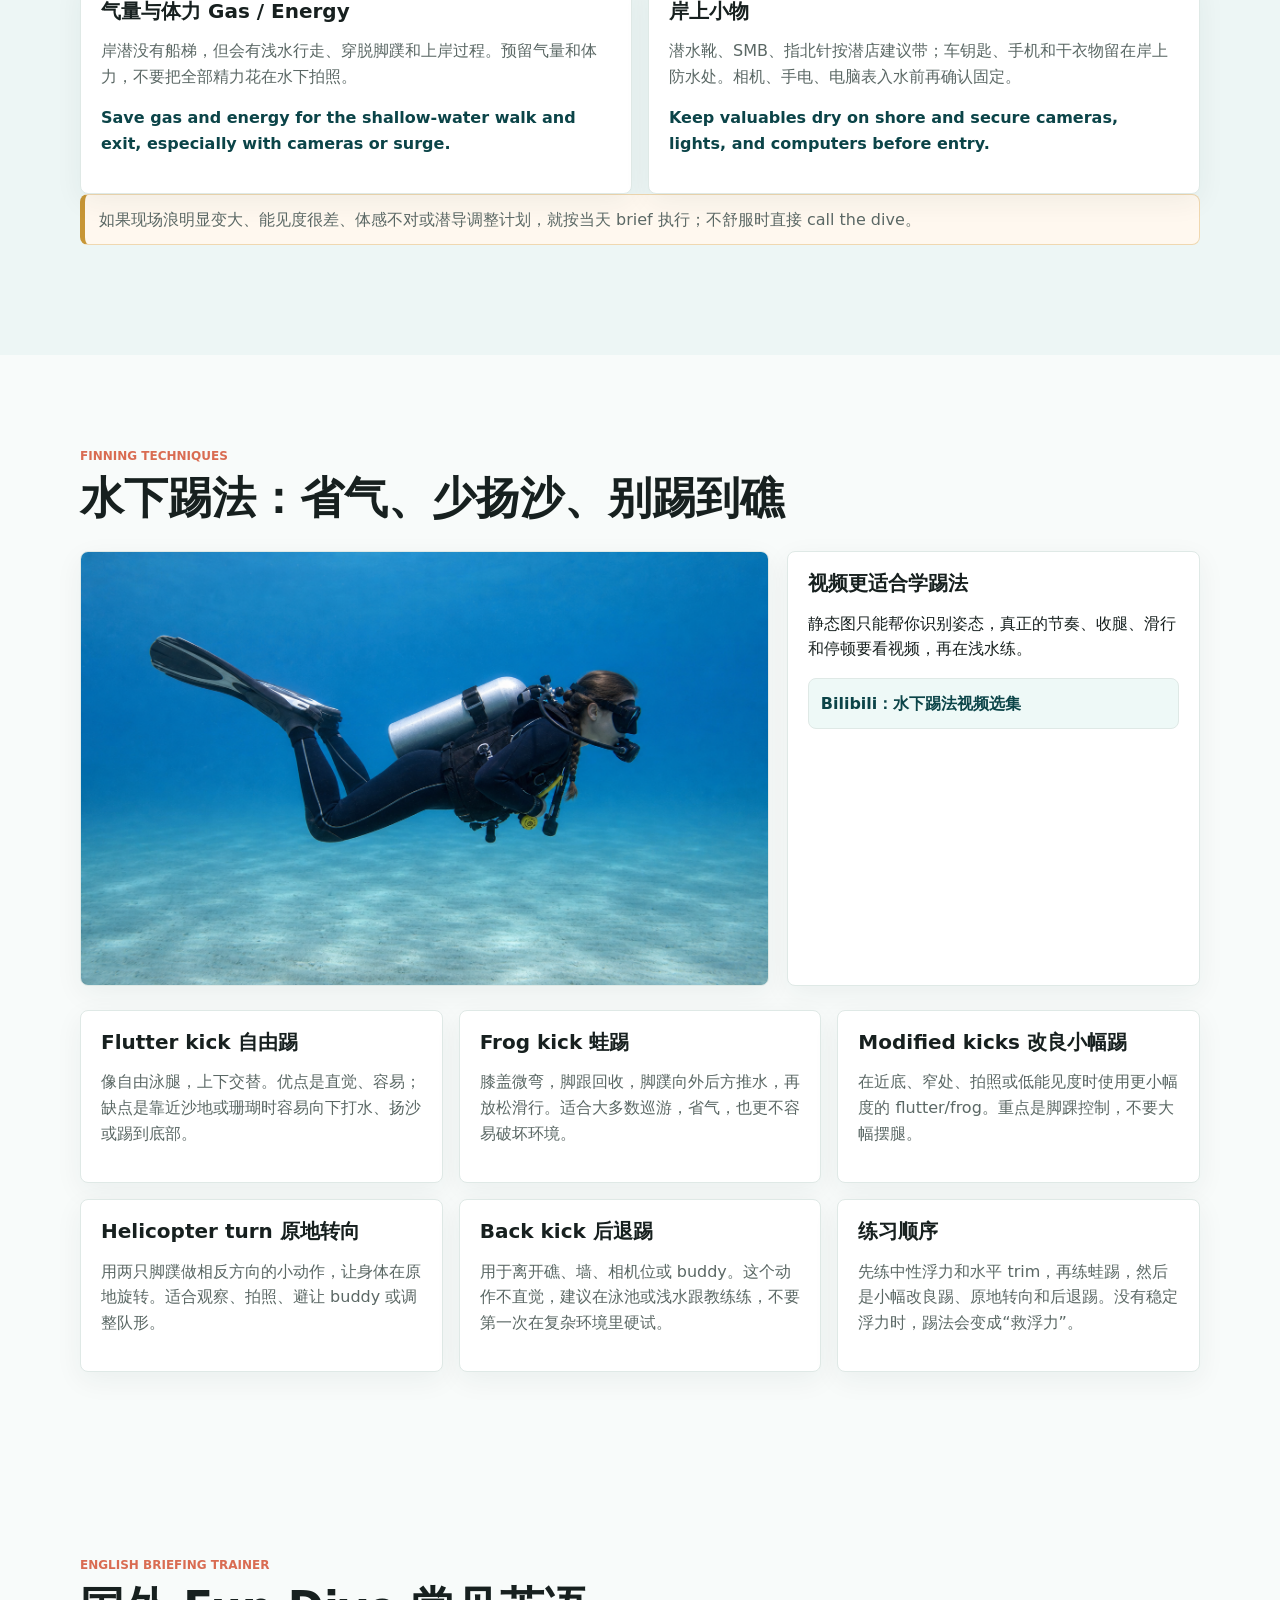
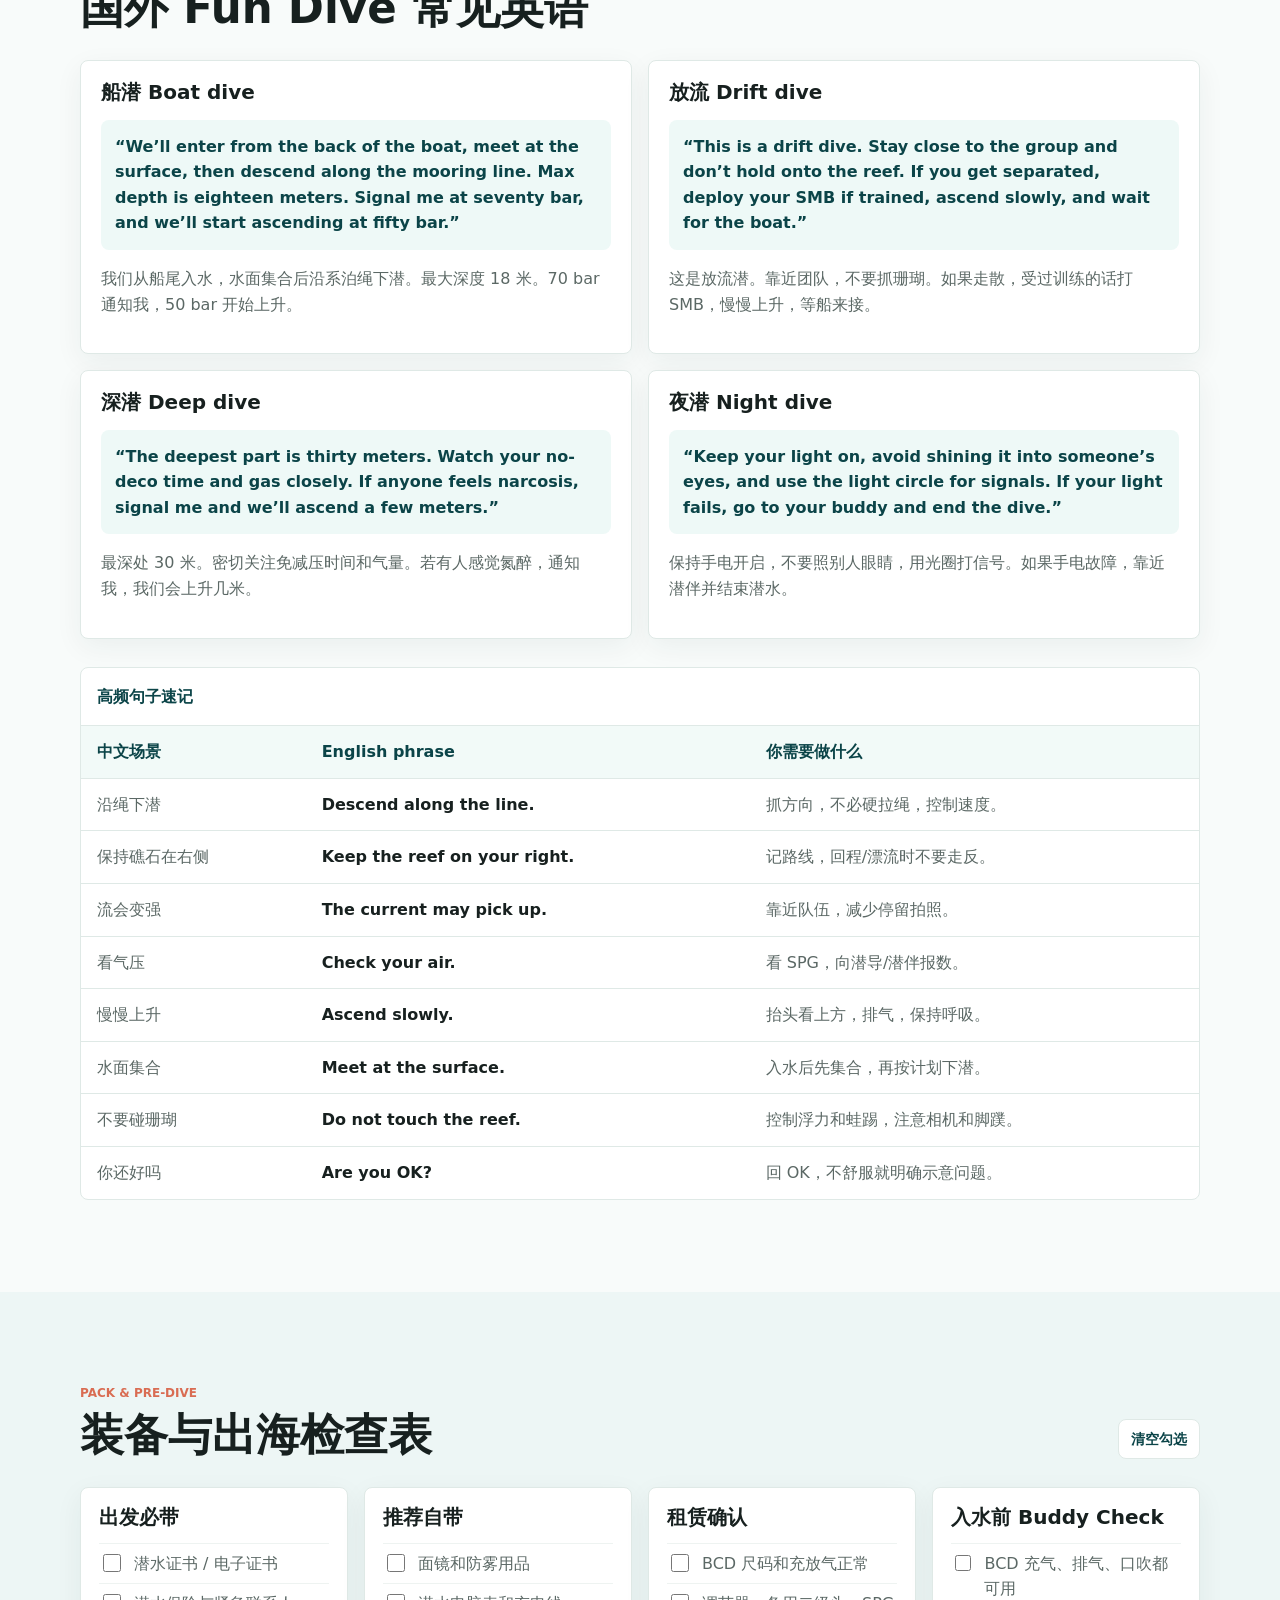
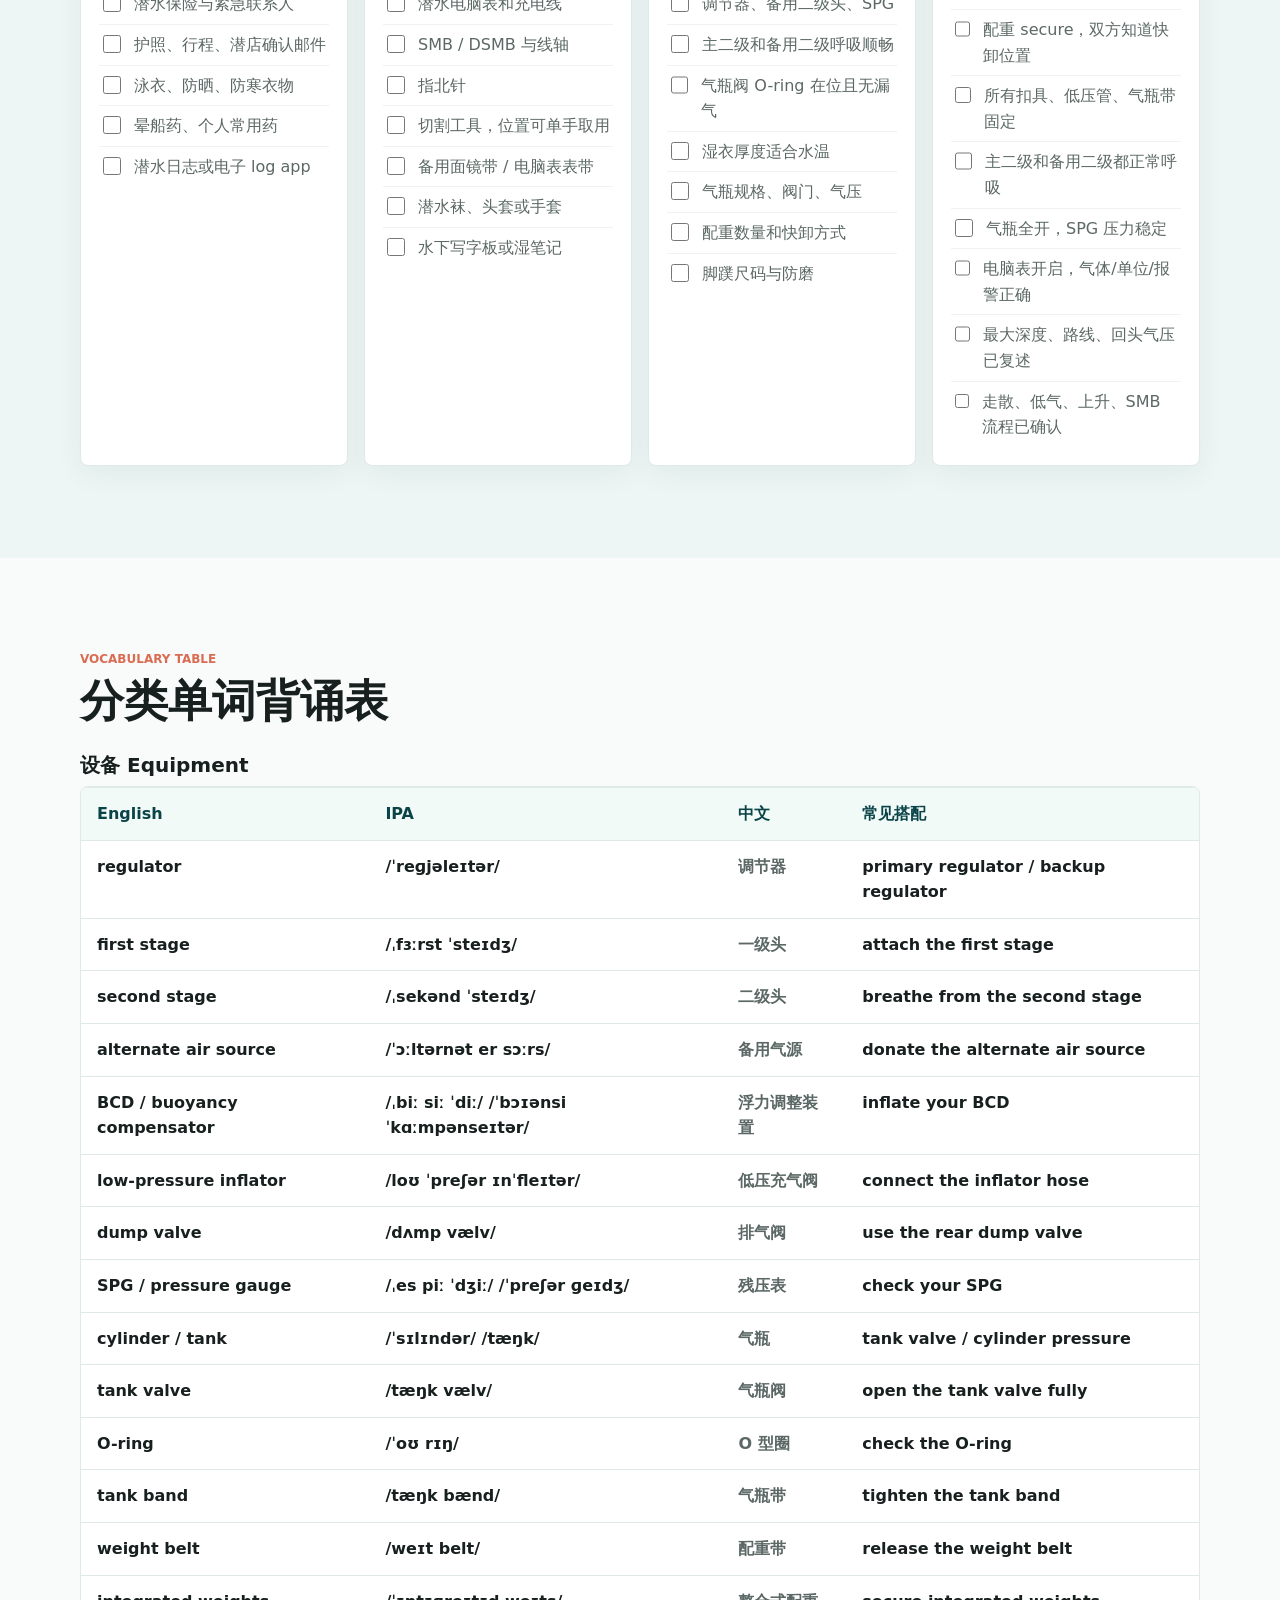
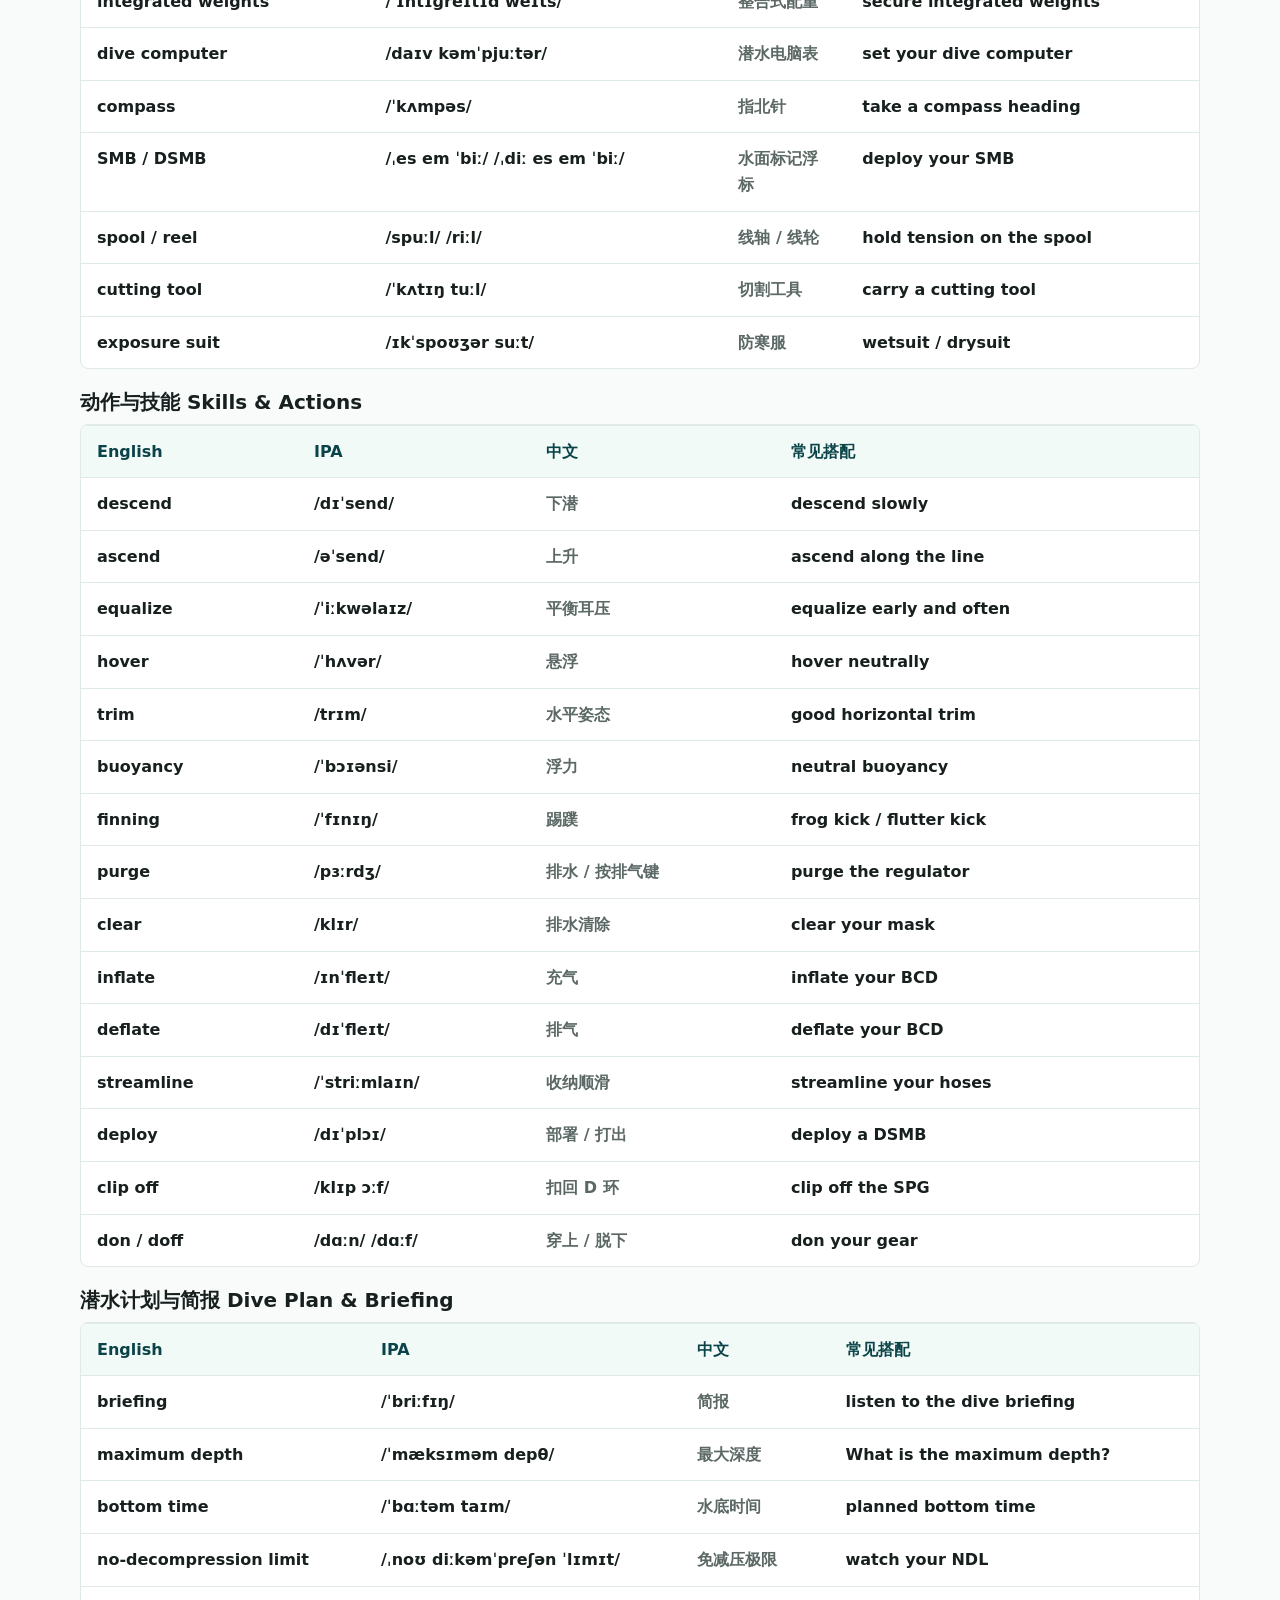
==== commit c486b685: "Simplify Tulamben shore dive guidance" ====
--- a/index.html
+++ b/index.html
@@ -19,10 +19,10 @@
       <nav class="top-nav" aria-label="Primary navigation">
         <a href="#refresh">复习</a>
         <a href="#equipment">装备</a>
+        <a href="#signals">手势</a>
+        <a href="#procedures">应急</a>
         <a href="#shore">岸潜</a>
-        <a href="#signals">手势</a>
         <a href="#finning">踢法</a>
-        <a href="#procedures">应急</a>
         <a href="#briefing">英语</a>
         <a href="#checklist">清单</a>
         <a href="#future">未来</a>
@@ -355,87 +355,6 @@
         </div>
       </section>
 
-      <section id="shore" class="section alt">
-        <div class="section-heading">
-          <p class="eyebrow">Shore dive</p>
-          <h2>岸潜：入水前先把“怎么回来”想清楚</h2>
-        </div>
-
-        <div class="flow-panels">
-          <article class="flow-panel emphasis">
-            <h3>岸潜前 5 分钟现场评估</h3>
-            <div class="flow-steps">
-              <p><strong>Entry：</strong>入水点是否有浪、礁石、海胆、台阶、湿滑岩面；穿脚蹼的位置在哪里。</p>
-              <p><strong>Exit：</strong>主要出口和备用出口在哪里；如果体力下降或被流带偏，哪里能安全上岸。</p>
-              <p><strong>Conditions：</strong>浪、潮汐、流向、能见度是否在变；不要只看刚到现场的那一分钟。</p>
-              <p><strong>Navigation：</strong>岸上固定地标、指南针方向、回程水深、礁石在左还是右。</p>
-              <p><strong>Emergency：</strong>岸上谁留守、手机/车钥匙/氧气/急救/当地紧急电话在哪里。</p>
-            </div>
-            <p class="callout">DAN 对岸潜的核心提醒是：不仅要做初始 site assessment，潜水过程中也要持续评估条件，因为入水和出水计划可能会被变化的浪、流、天气影响。</p>
-          </article>
-
-          <article class="flow-panel">
-            <h3>入水 Entry</h3>
-            <ol>
-              <li>先观察几组浪，找浪小的间隔；不要背对海浪。</li>
-              <li>沙滩浪区可先走到合适水深再穿/调整脚蹼；有浪时常用倒退或侧身方式保持稳定。</li>
-              <li>BCD 先有足够正浮力，但不要充到行动困难；调节器含嘴，面镜戴好。</li>
-              <li>礁石/岩岸入水要确认水深、落脚点和退出路线，不熟悉不要跳。</li>
-              <li>入水后先水面集合，确认 OK、方向、下潜点，再开始下潜。</li>
-            </ol>
-            <p class="en">Watch wave sets, avoid turning your back to the ocean, keep positive buoyancy, and regroup at the surface before descent.</p>
-          </article>
-
-          <article class="flow-panel">
-            <h3>出水 Exit</h3>
-            <ol>
-              <li>出水点比入水点更重要：下水前就要确定主出口和备用出口。</li>
-              <li>回到浅水前确认还有足够气量和体力，不要把 50 bar 当成“还能慢慢找出口”。</li>
-              <li>浪区出水时保持调节器在嘴里、面镜在脸上，观察浪的节奏。</li>
-              <li>接近岸边如被浪推倒，保护头部和调节器，先稳定再站起。</li>
-              <li>岸上湿滑、尖石、海胆区域可先在水里脱脚蹼，再扶稳上岸。</li>
-            </ol>
-            <p class="en">Plan the exit before entry. Keep mask and regulator in place through the surf zone and protect your head if knocked down.</p>
-          </article>
-
-          <article class="flow-panel">
-            <h3>导航 Navigation</h3>
-            <ol>
-              <li>岸上找两个重叠地标做 transit line，方便水面找回入口/出口方向。</li>
-              <li>下潜前记指南针方位：出发方向、回程方向、岸线方向。</li>
-              <li>利用自然导航：沙纹方向、礁坡深浅、岸线噪音、浪涌方向、固定大礁石。</li>
-              <li>去程逆流、回程顺流通常更保守；如果去程顺流，回程可能会很累。</li>
-              <li>如果迷路，先停住、看深度和方向、找岸线/浅水趋势；不要越游越深找路。</li>
-            </ol>
-            <p class="en">Use shore landmarks, compass headings, depth contours, and current direction. Avoid starting with the current if you must swim back.</p>
-          </article>
-
-          <article class="flow-panel">
-            <h3>气量与体力 Gas & effort</h3>
-            <ol>
-              <li>岸潜常常有水面游、浪区、回程找出口，气量和体力要比船潜更保守。</li>
-              <li>明确 turn pressure：到多少 bar 回头，而不是看到好东西就继续游。</li>
-              <li>如果水面游很远，可以用 snorkel 或仰泳节省气，但要按当地环境和训练习惯执行。</li>
-              <li>感觉冷、喘、抽筋、耳压不顺、被流带偏，立刻 call the dive。</li>
-              <li>上岸后不要立刻脱光所有装备，先离开浪区和湿滑边缘。</li>
-            </ol>
-            <p class="en">Budget gas and energy for the swim, surf zone, and exit. Turn early when conditions or effort are worse than expected.</p>
-          </article>
-
-          <article class="flow-panel">
-            <h3>岸潜装备小清单</h3>
-            <ol>
-              <li>SMB / dive flag：当地可能有法规要求；有船只活动时尤其重要。</li>
-              <li>防滑鞋/潜水靴：岩岸、碎石、热沙、海胆区域更需要。</li>
-              <li>防水车钥匙方案：不要把电子车钥匙直接带下水。</li>
-              <li>岸上补给：水、防晒、毛巾、干衣、急救包、手机防水袋。</li>
-              <li>现场信息：潮汐表、浪况、当地潜店建议、紧急电话和最近医院。</li>
-            </ol>
-            <p class="en">Bring shore-specific support: footwear, flag/SMB if required, water, dry clothes, key plan, and emergency contact details.</p>
-          </article>
-        </div>
-      </section>
-
       <section id="signals" class="section">
         <div class="section-heading">
           <p class="eyebrow">Underwater communication</p>
@@ -604,6 +523,41 @@
             <p class="en">Add small amounts of gas, monitor depth, swim horizontally away from the wall or corner, signal the team, and call the dive.</p>
           </article>
         </div>
+      </section>
+
+      <section id="shore" class="section alt">
+        <div class="section-heading">
+          <p class="eyebrow">Tulamben shore dive</p>
+          <h2>图兰本岸潜：成熟潜点，但进出水要慢一点</h2>
+        </div>
+
+        <div class="brief-grid">
+          <article class="brief-card">
+            <h3>进出水 Entry / Exit</h3>
+            <p>图兰本常见岸边入水，海滩多为鹅卵石或火山石。穿潜水靴，慢慢走；浪区不要背对海，必要时请潜导帮忙拿相机或扶一下。</p>
+            <p class="en">Tulamben shore entries are usually straightforward, but pebble or volcanic-rock beaches can be slippery. Wear booties and take your time.</p>
+          </article>
+
+          <article class="brief-card">
+            <h3>Brief 要确认</h3>
+            <p>入水点、出水点、路线、最大深度、回头气压、备用出口，以及当天浪况和流。图兰本通常不复杂，但永远以当天条件为准。</p>
+            <p class="en">Confirm entry, exit, route, max depth, turn pressure, backup exit, and today’s wave and current conditions.</p>
+          </article>
+
+          <article class="brief-card">
+            <h3>气量与体力 Gas / Energy</h3>
+            <p>岸潜没有船梯，但会有浅水行走、穿脱脚蹼和上岸过程。预留气量和体力，不要把全部精力花在水下拍照。</p>
+            <p class="en">Save gas and energy for the shallow-water walk and exit, especially with cameras or surge.</p>
+          </article>
+
+          <article class="brief-card">
+            <h3>岸上小物</h3>
+            <p>潜水靴、SMB、指北针按潜店建议带；车钥匙、手机和干衣物留在岸上防水处。相机、手电、电脑表入水前再确认固定。</p>
+            <p class="en">Keep valuables dry on shore and secure cameras, lights, and computers before entry.</p>
+          </article>
+        </div>
+
+        <p class="source-note">如果现场浪明显变大、能见度很差、体感不对或潜导调整计划，就按当天 brief 执行；不舒服时直接 call the dive。</p>
       </section>
 
       <section id="finning" class="section">
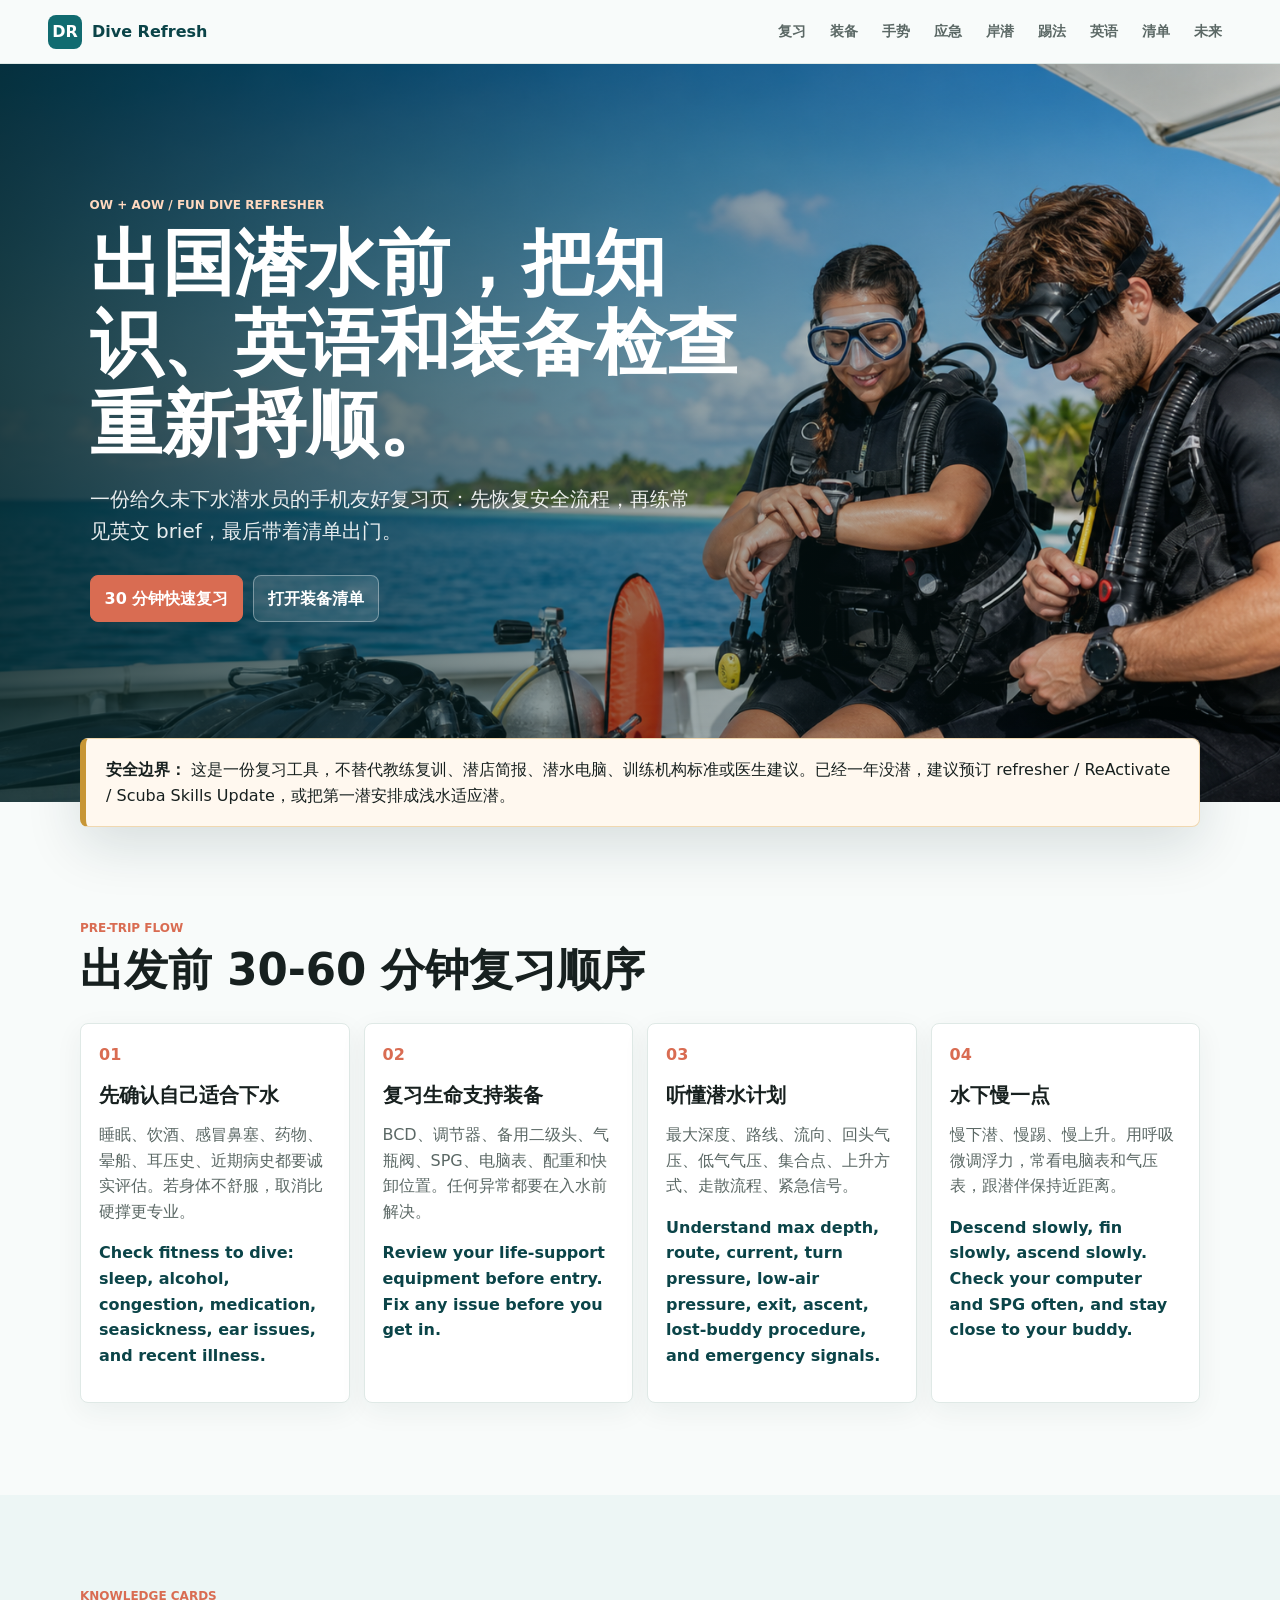
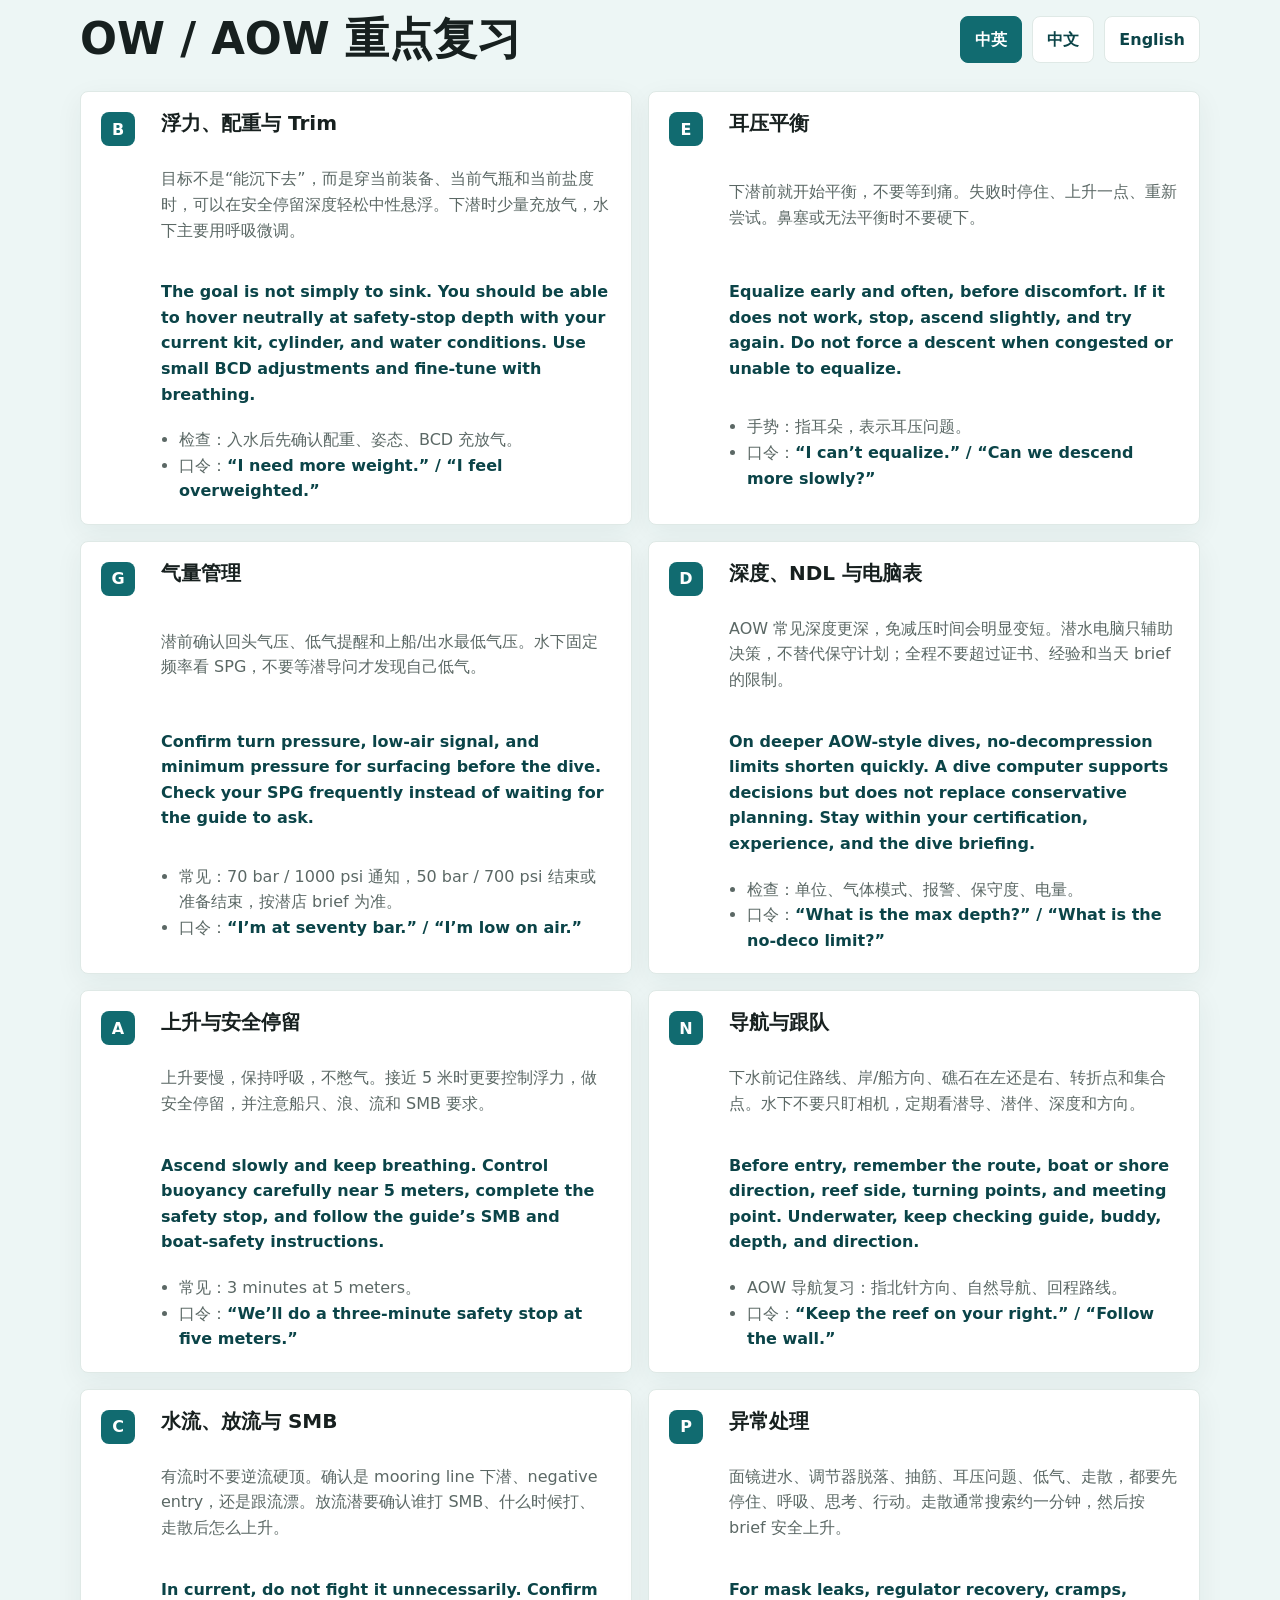
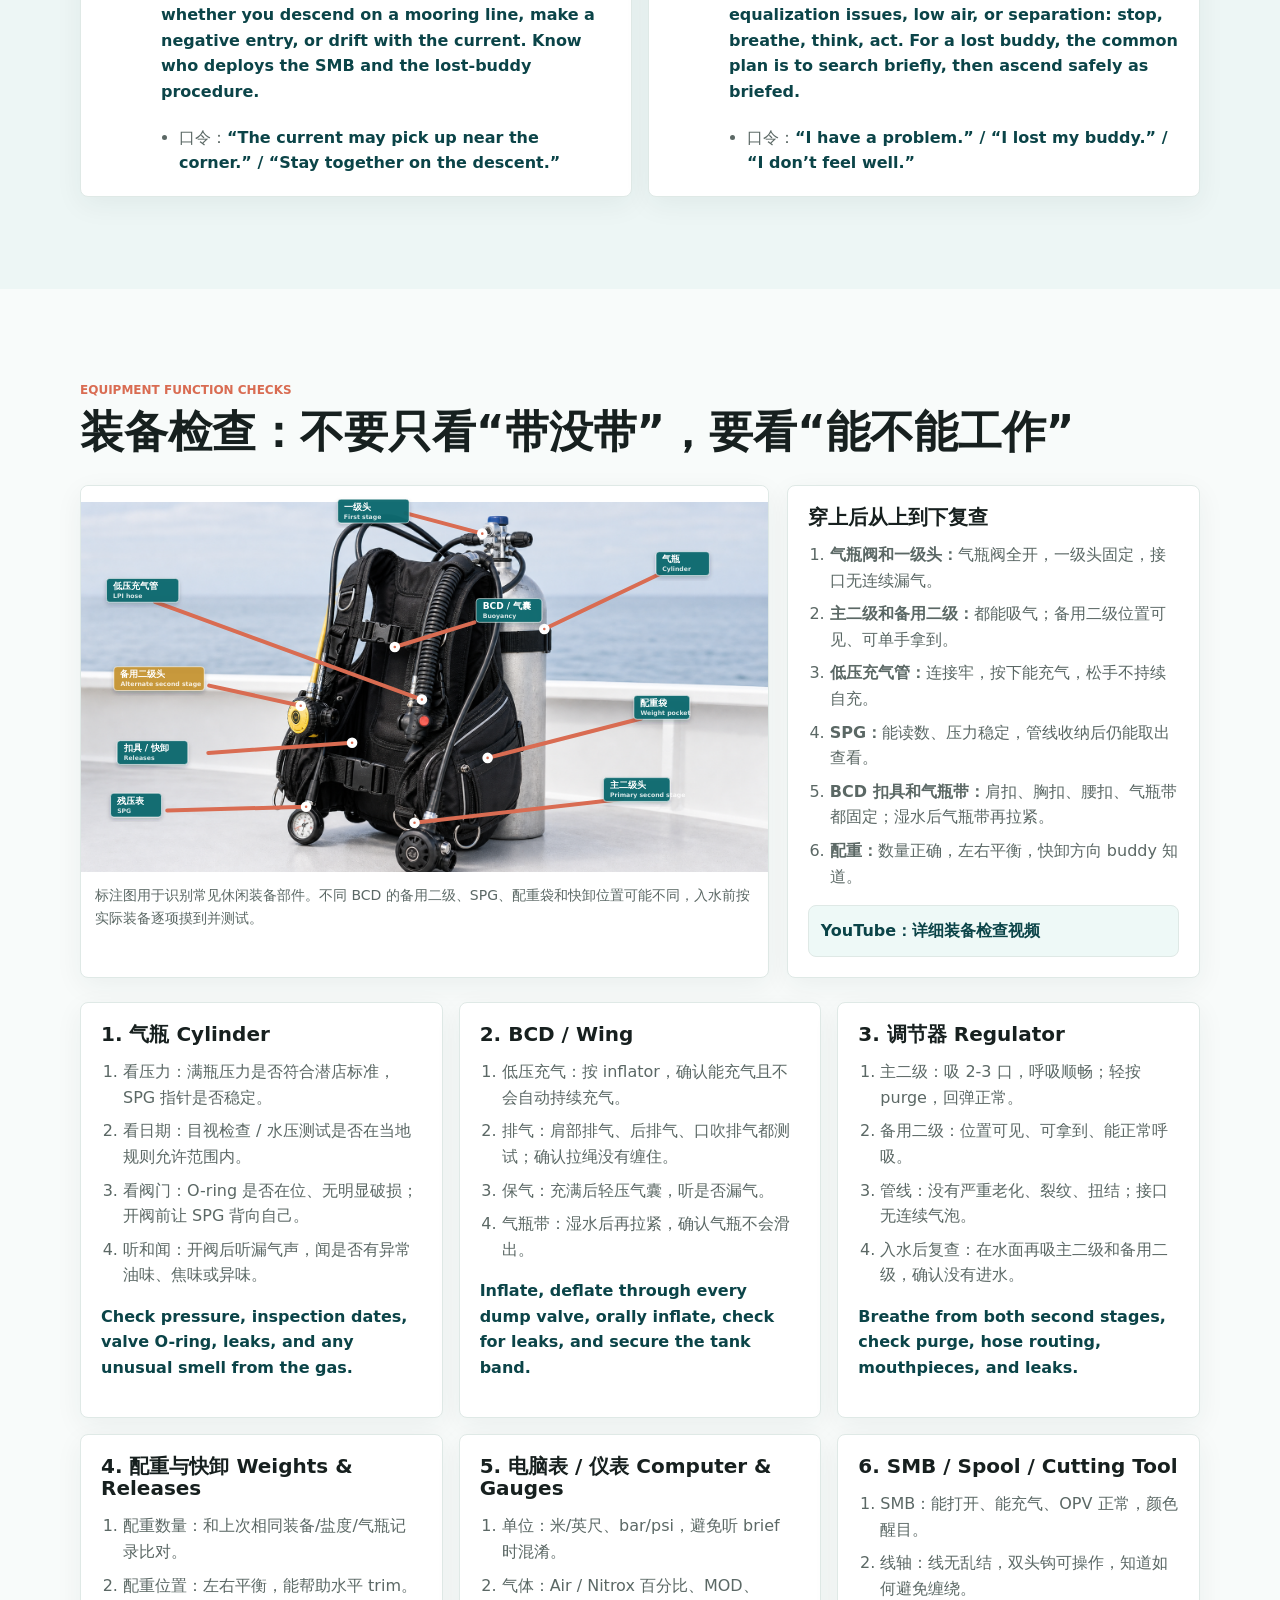
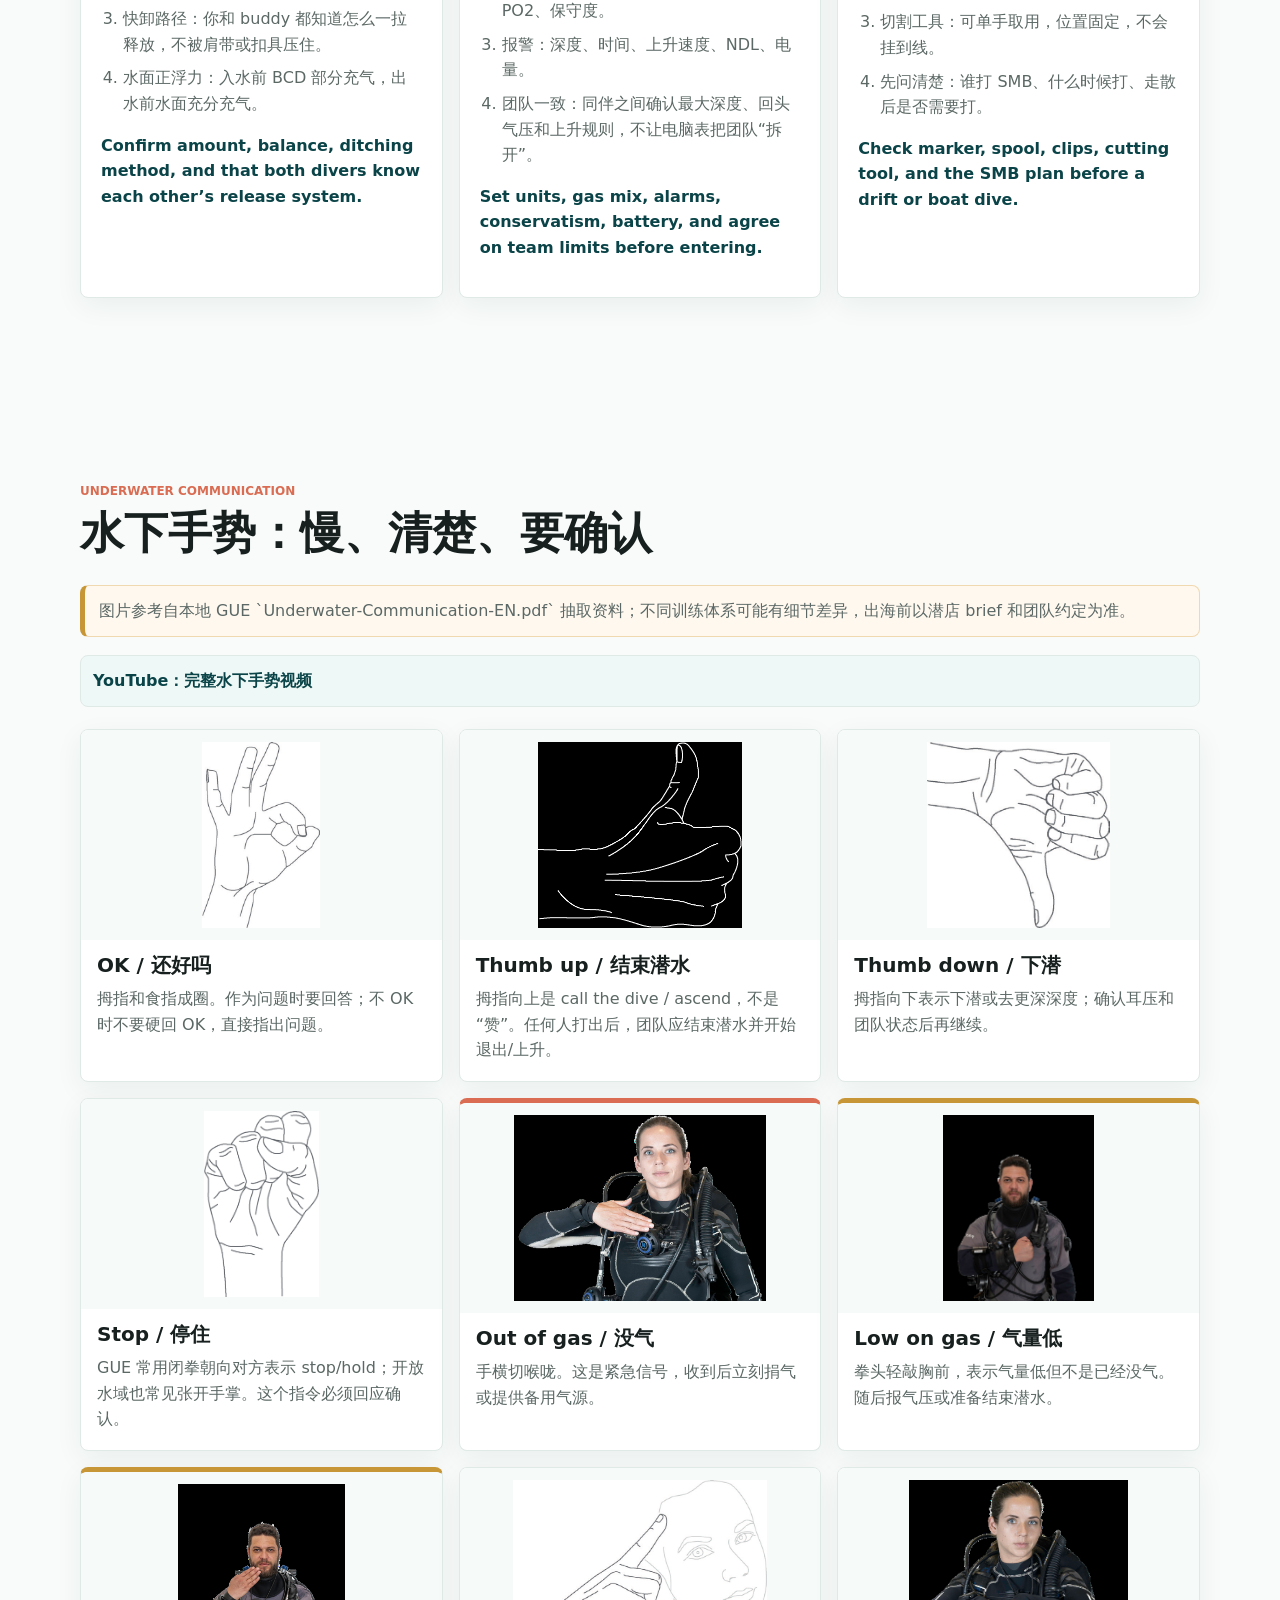
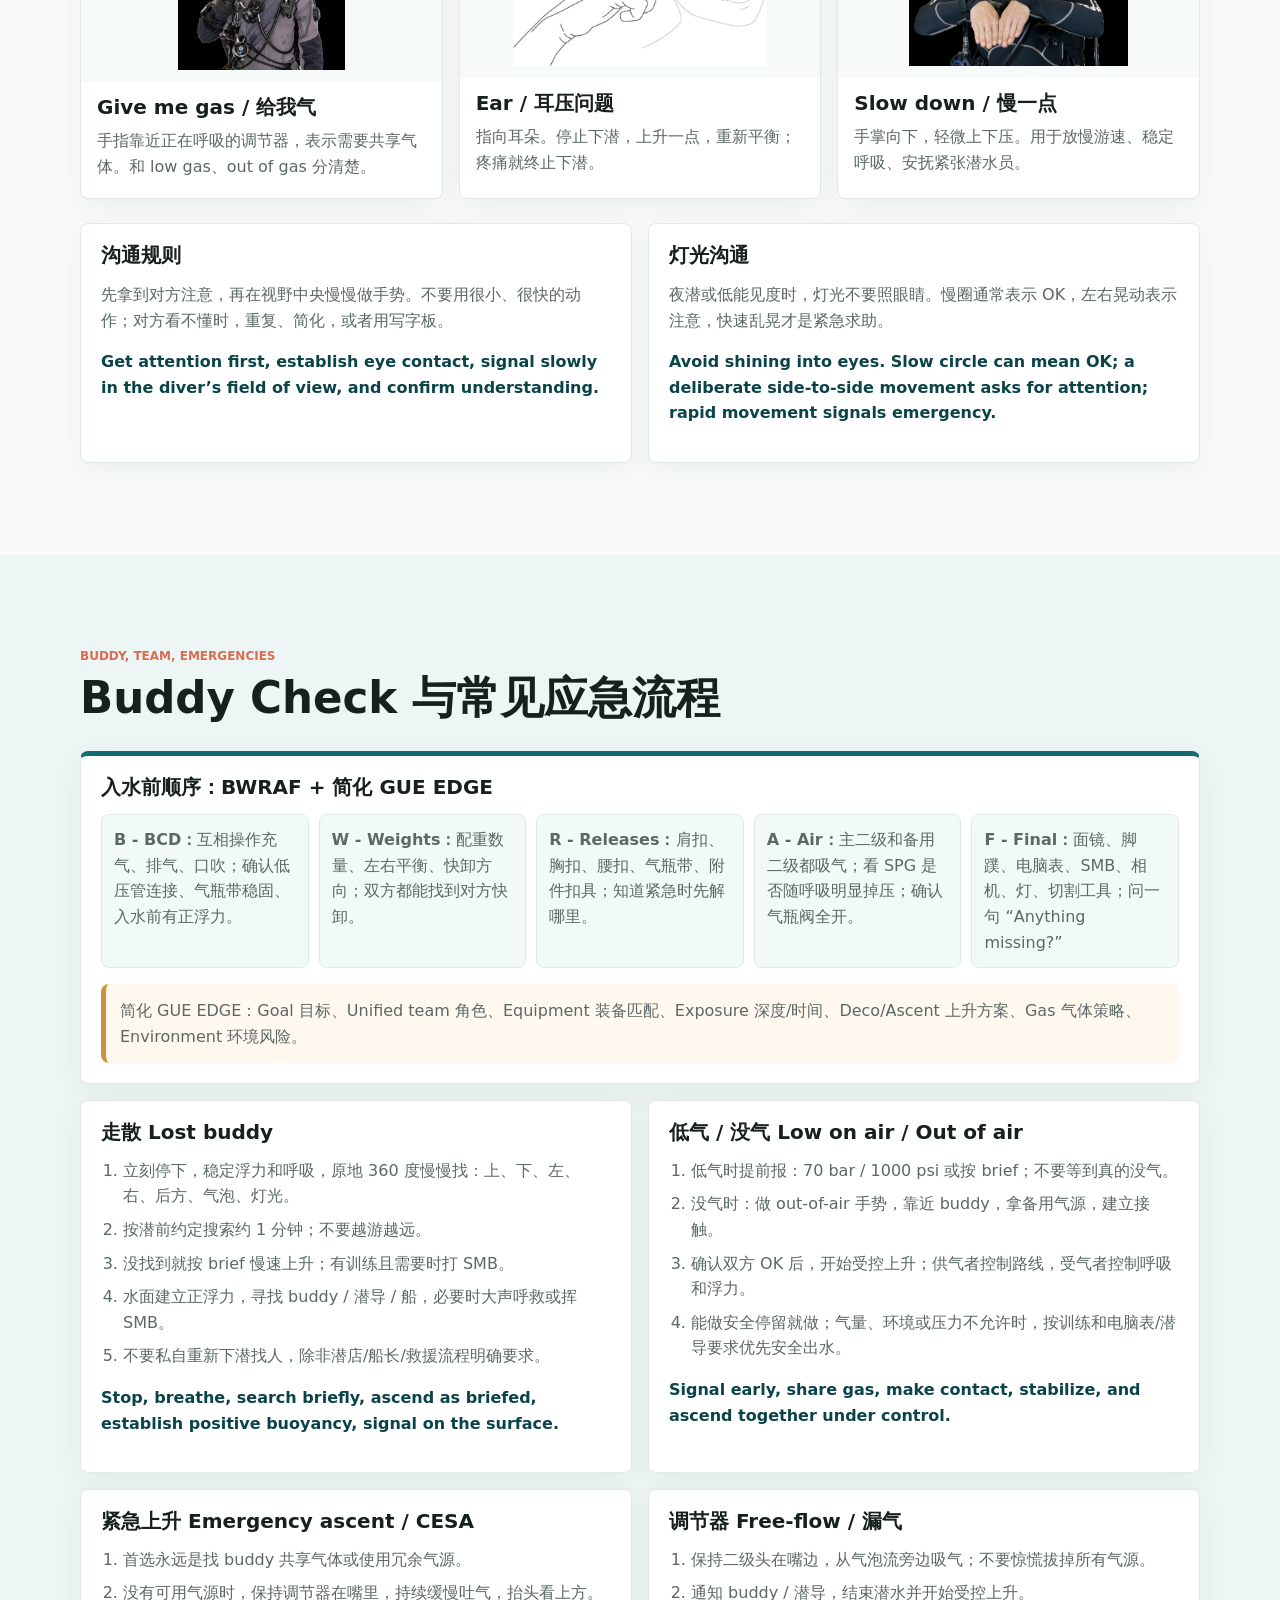
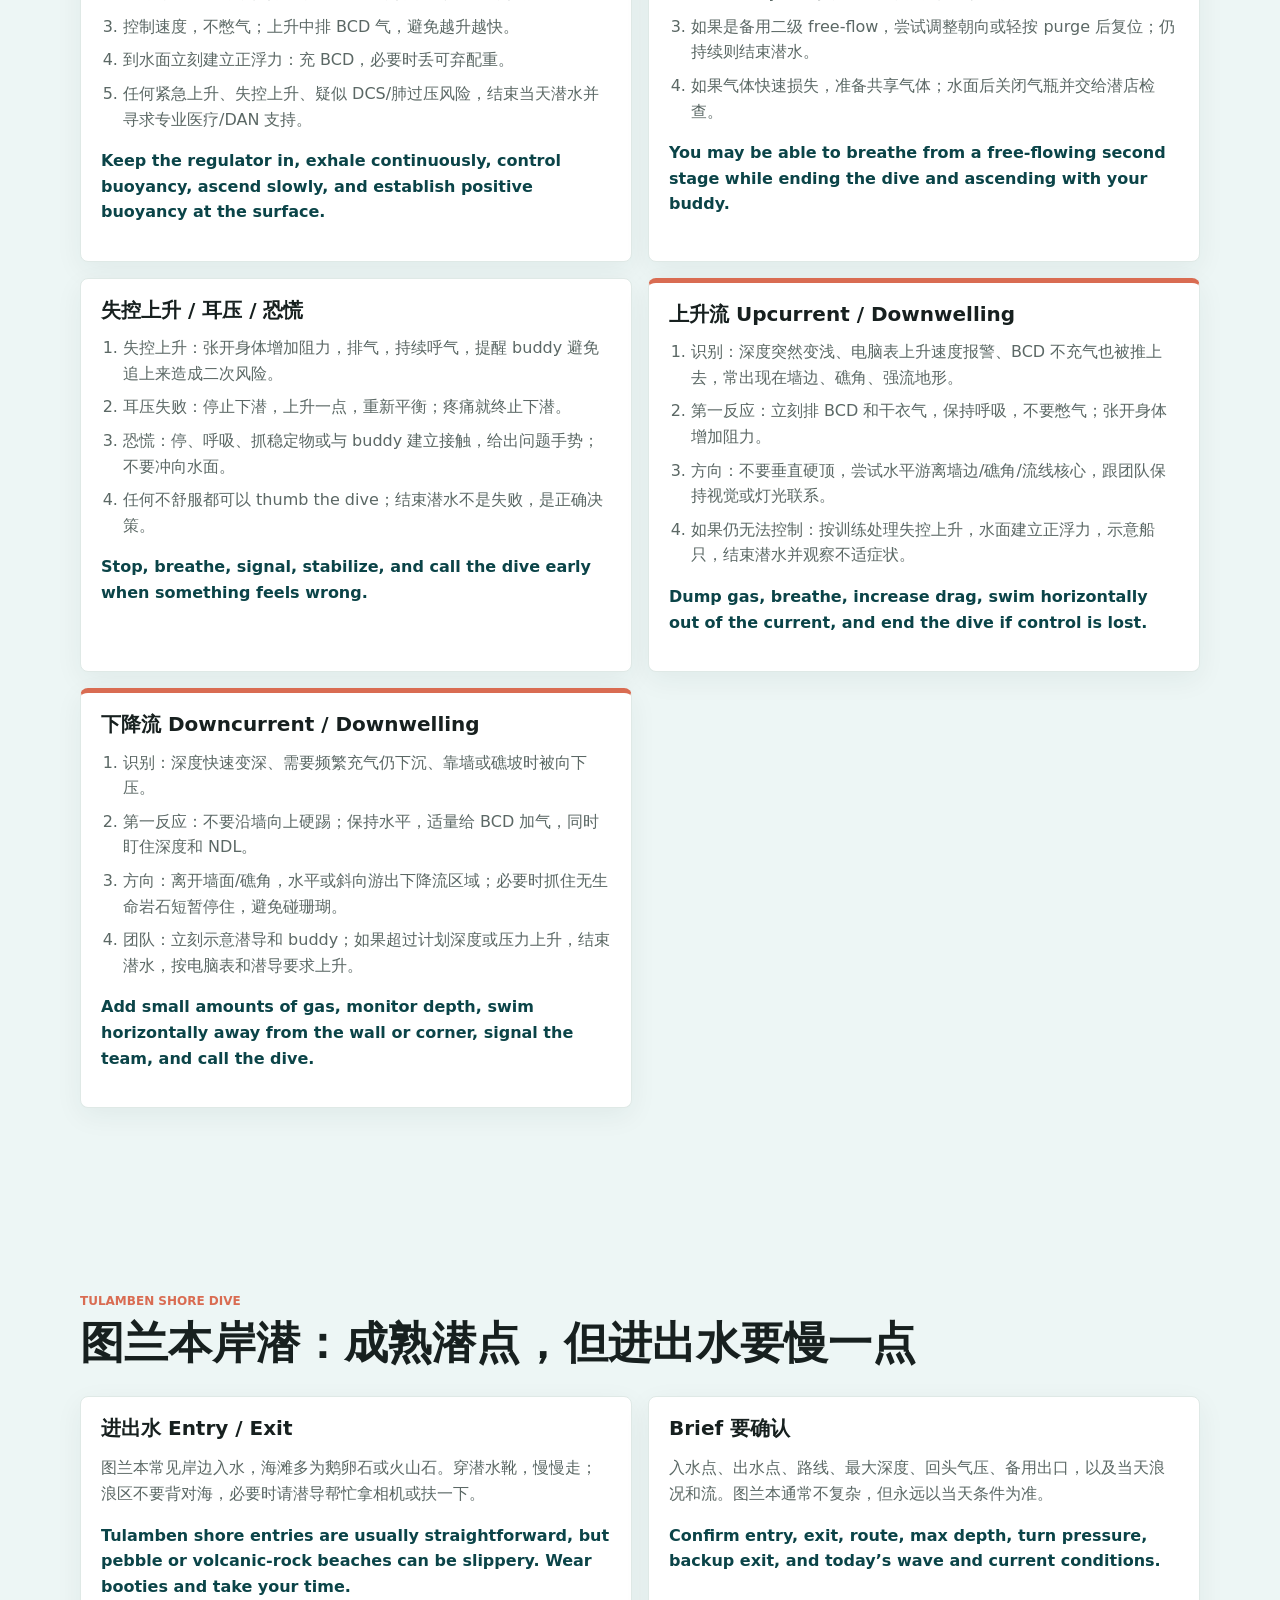
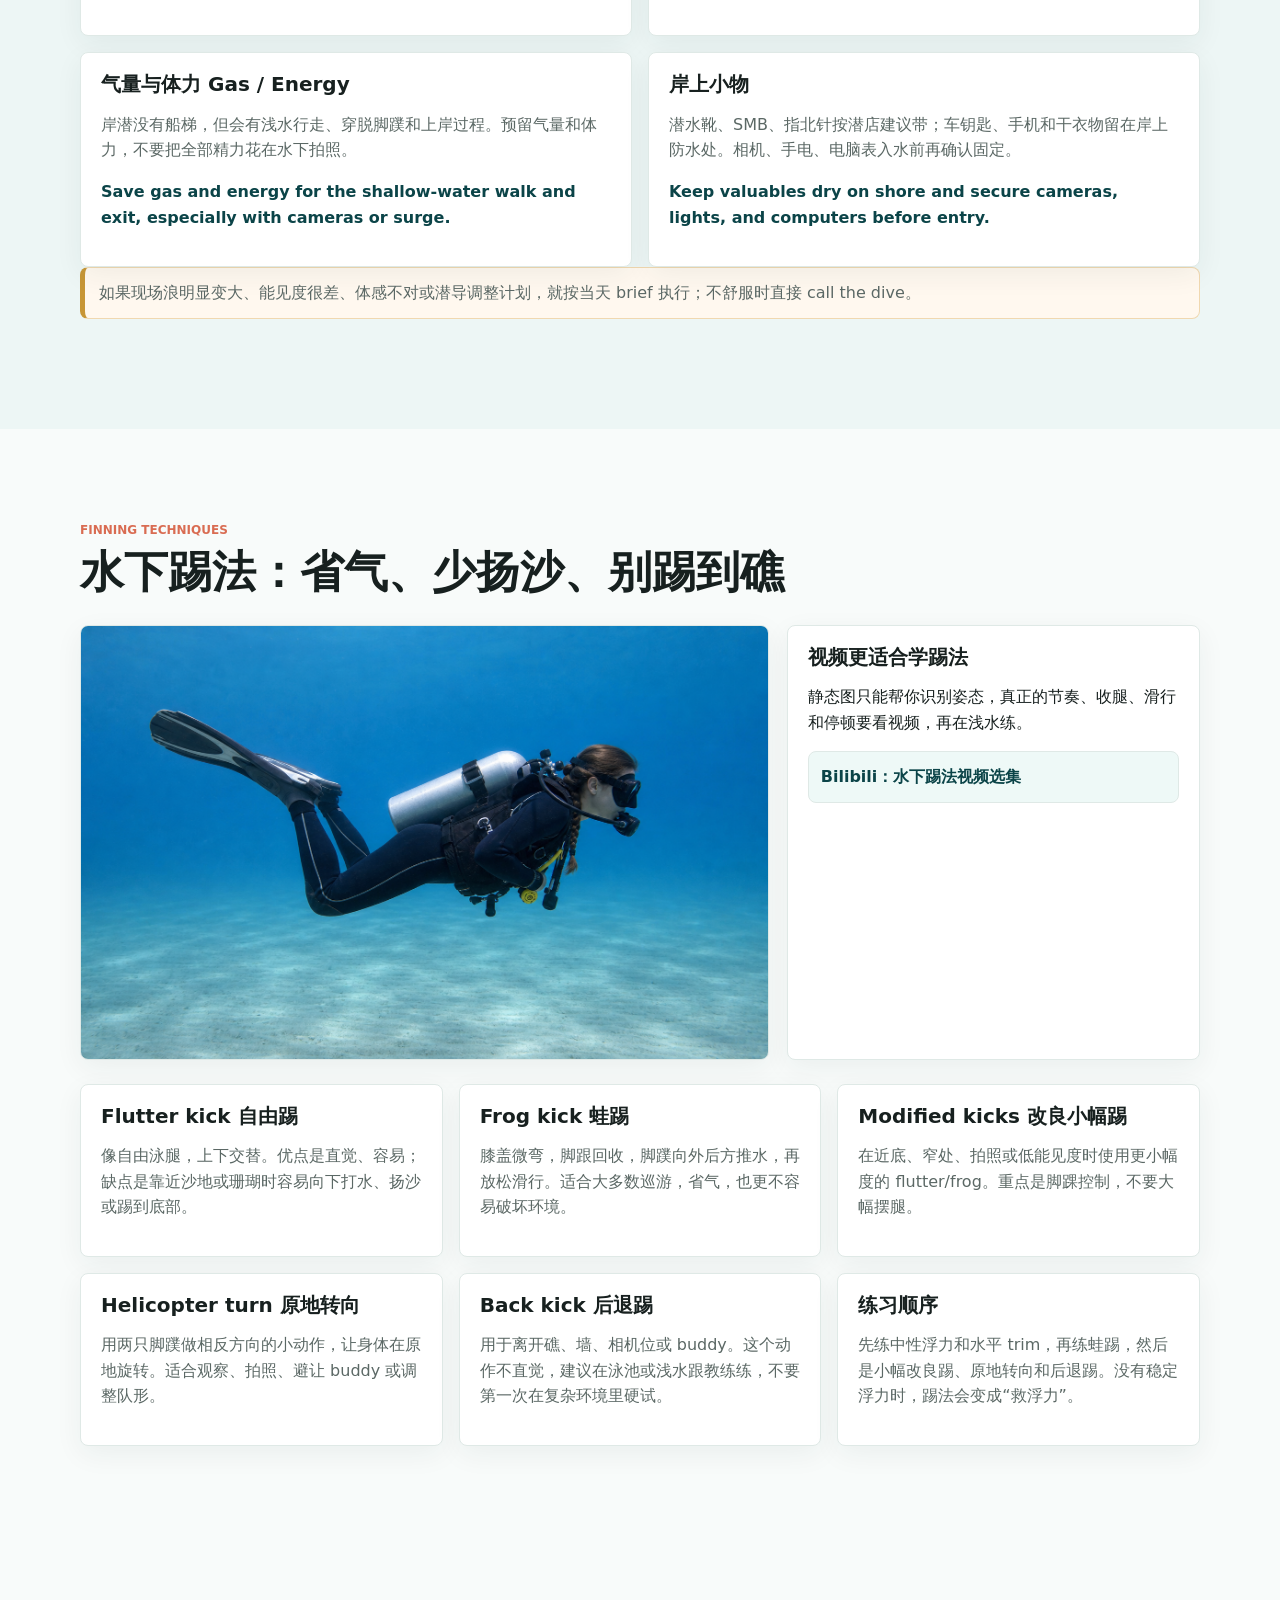
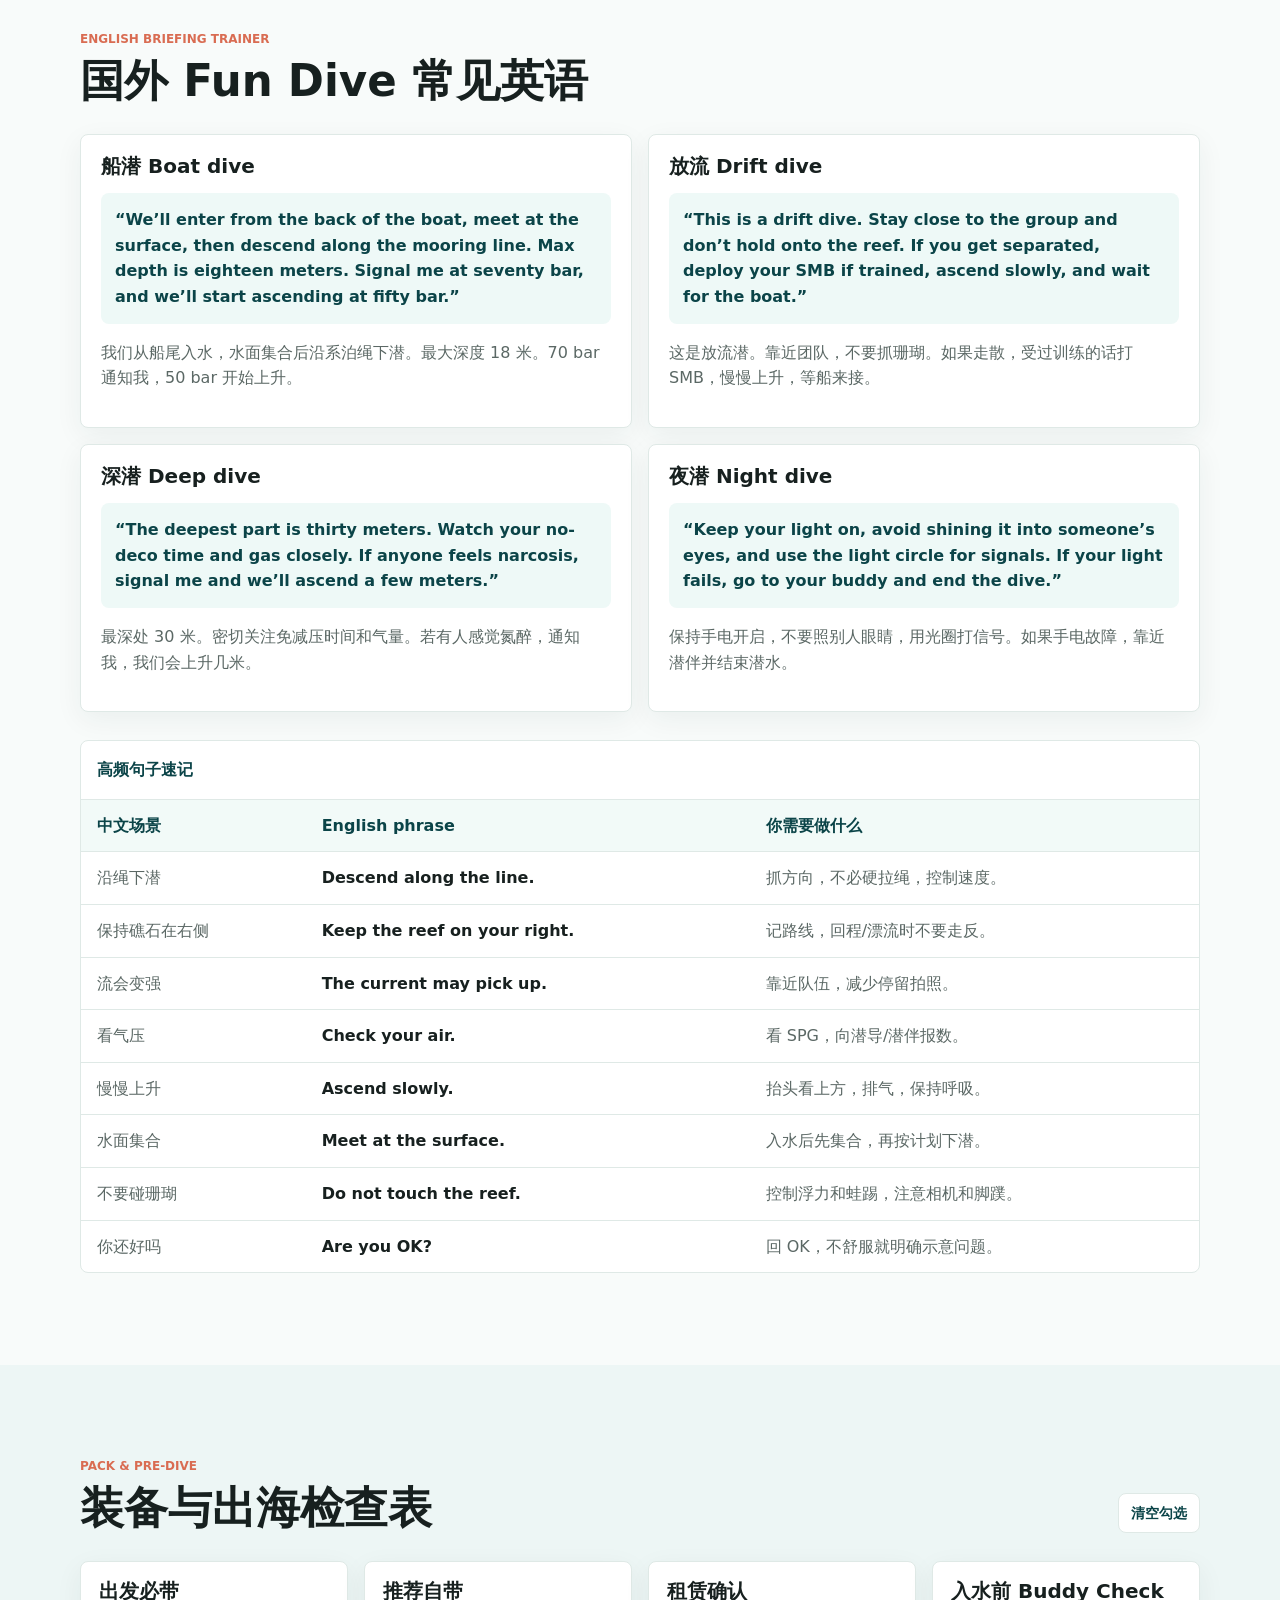
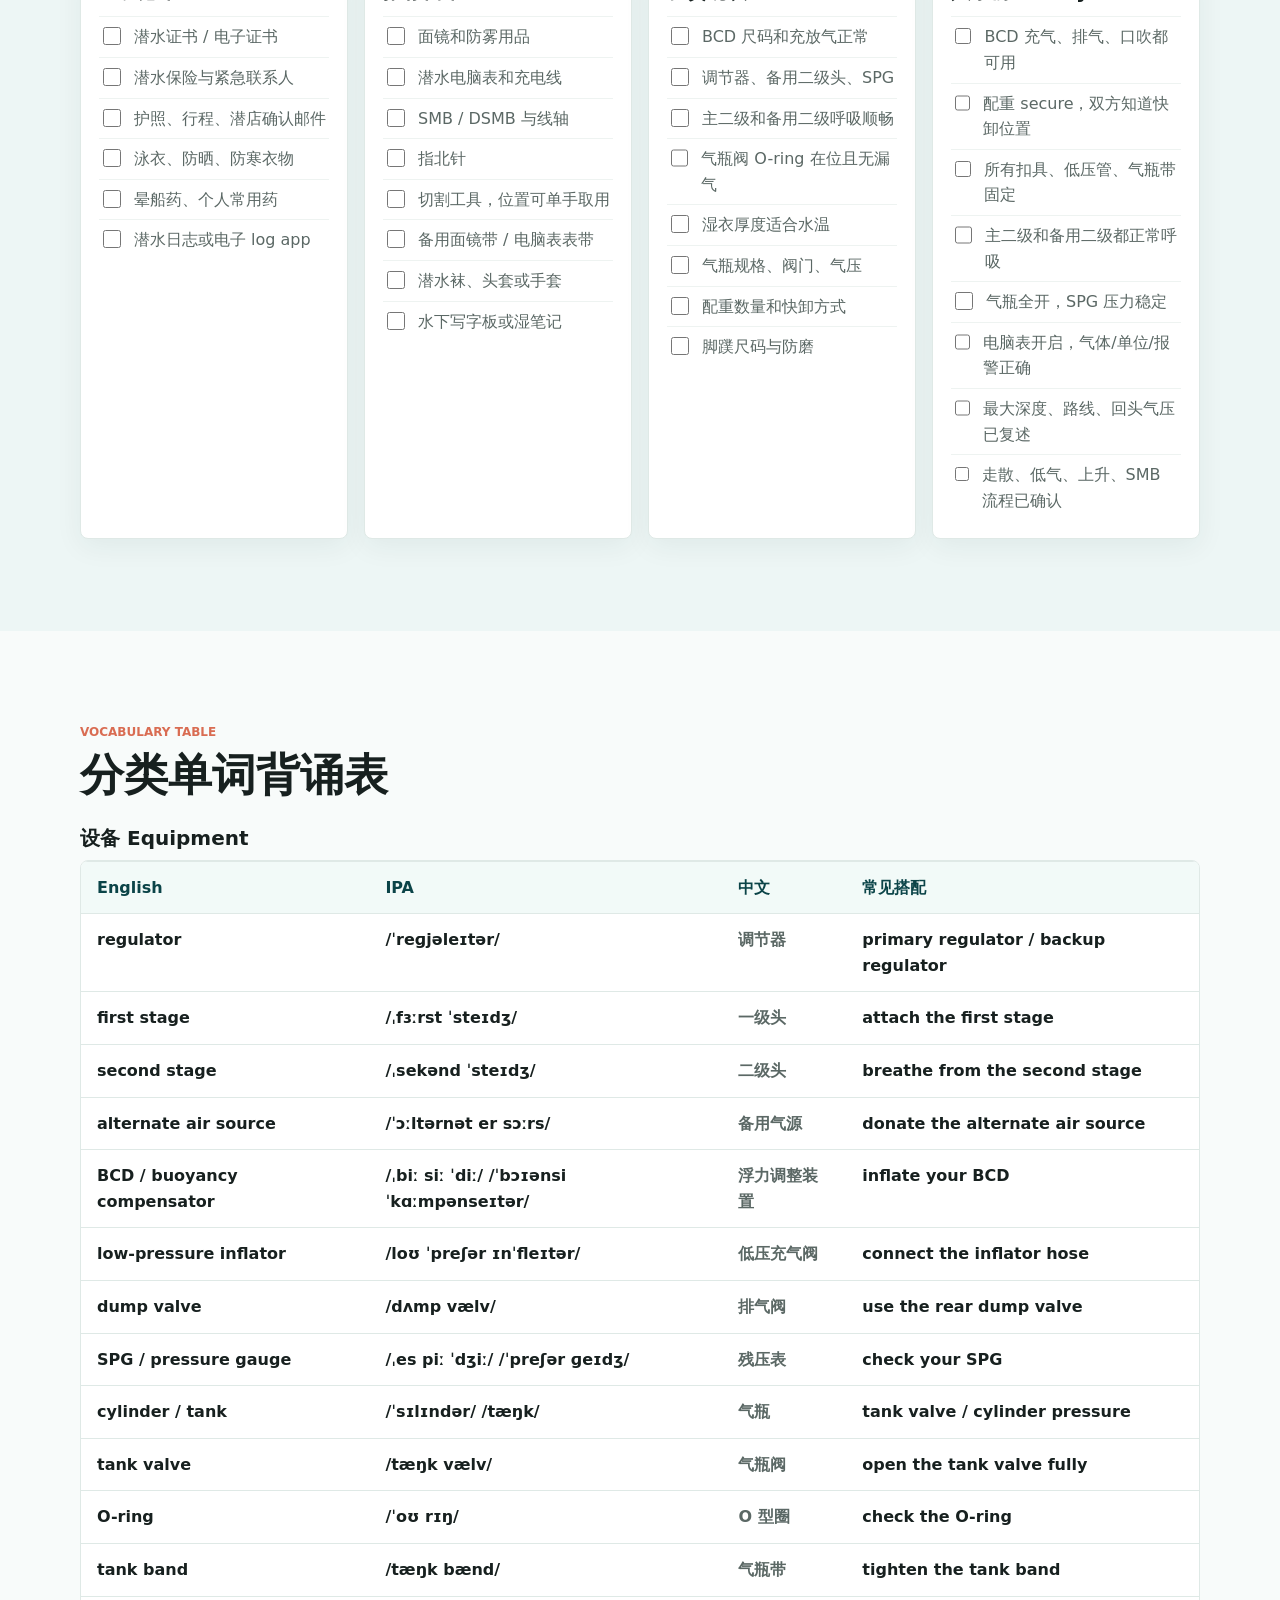
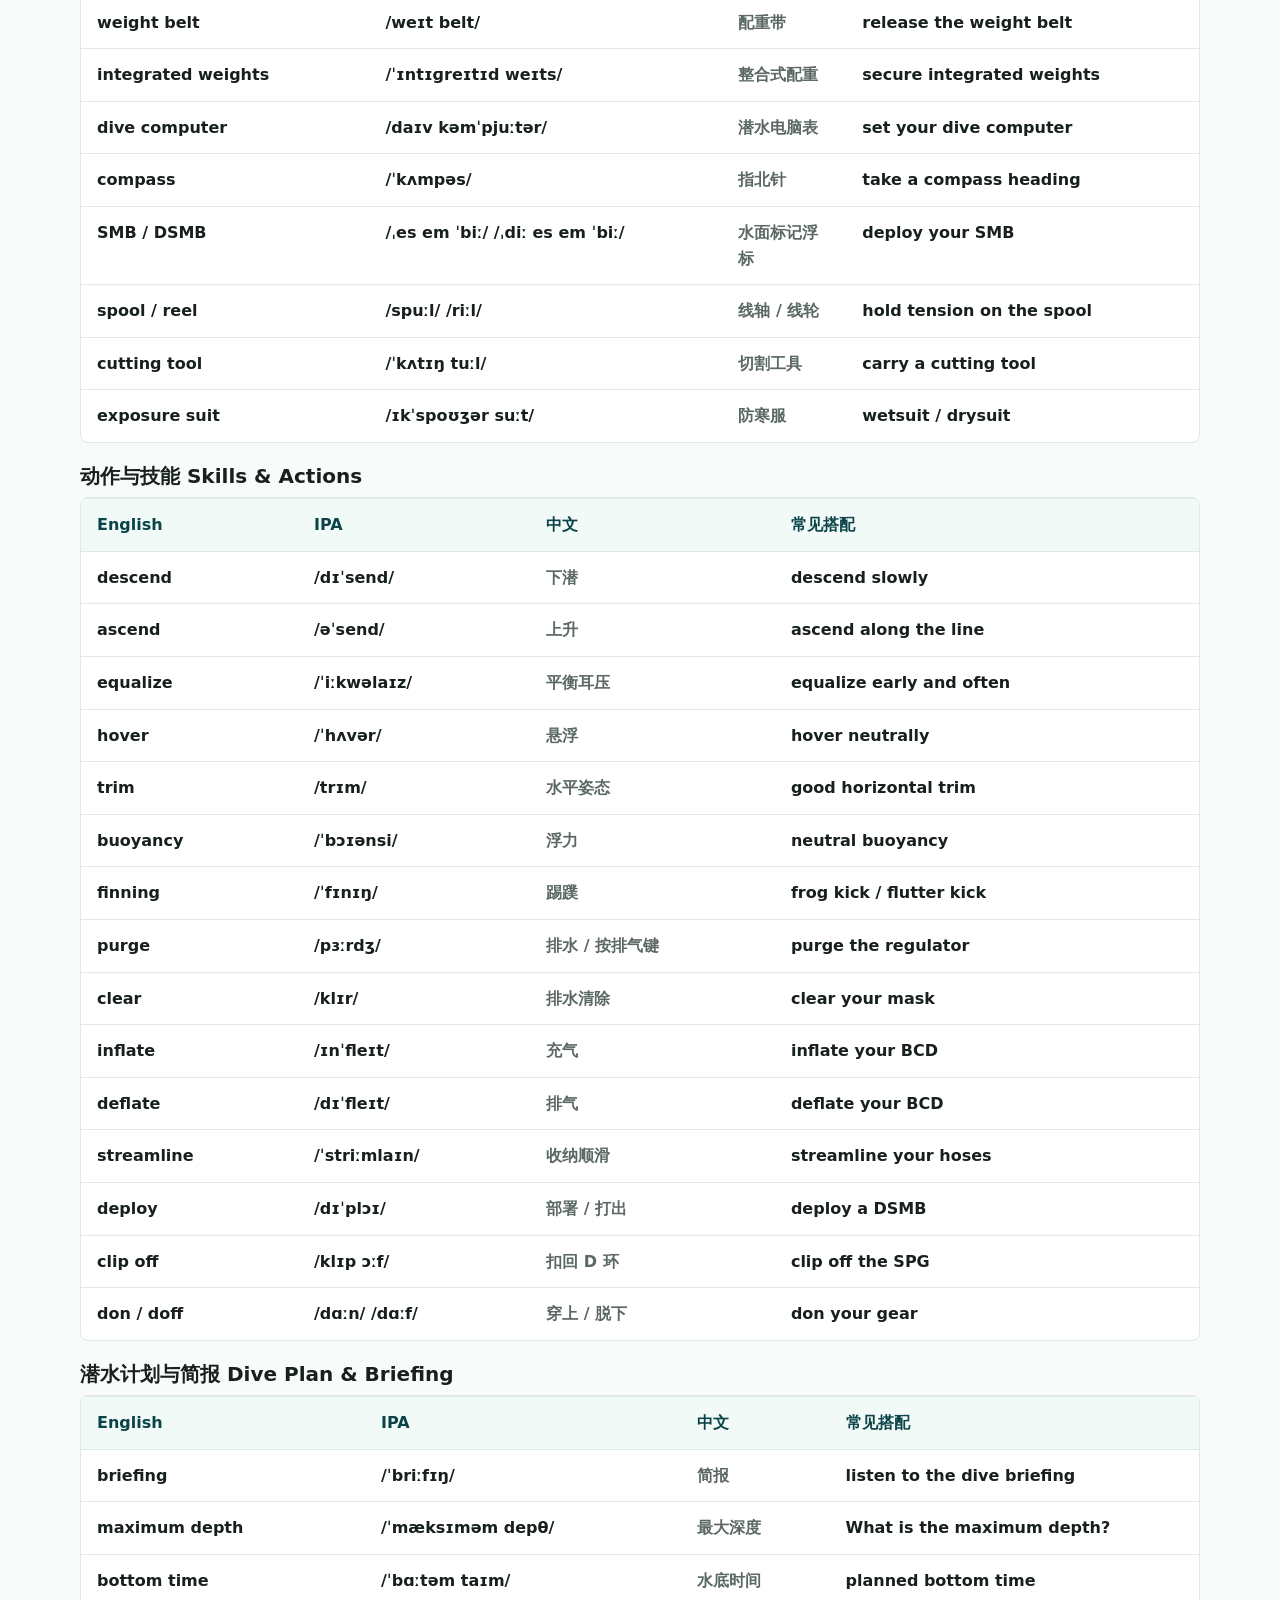
==== commit cb45e5fc: "Add hand signals video link" ====
--- a/index.html
+++ b/index.html
@@ -281,7 +281,7 @@
               <li><strong>配重：</strong>数量正确，左右平衡，快卸方向 buddy 知道。</li>
             </ol>
             <div class="video-links">
-              <a href="https://www.youtube.com/watch?v=hHkT1uWa2lY">YouTube：详细装备检查视频</a>
+              <a href="https://www.youtube.com/watch?v=hHkT1uWa2lY" target="_blank" rel="noopener noreferrer">YouTube：详细装备检查视频</a>
             </div>
           </article>
         </div>
@@ -362,6 +362,10 @@
         </div>
 
         <div class="source-note">图片参考自本地 GUE `Underwater-Communication-EN.pdf` 抽取资料；不同训练体系可能有细节差异，出海前以潜店 brief 和团队约定为准。</div>
+
+        <div class="video-links section-video-links">
+          <a href="https://www.youtube.com/watch?v=SxcY16hhxSA&amp;list=PL43iBRDB5Wa7dB0MkZh2HV0TQzQ5s5YC4&amp;index=12" target="_blank" rel="noopener noreferrer">YouTube：完整水下手势视频</a>
+        </div>
 
         <div class="signal-grid">
           <article class="signal-card">
@@ -575,7 +579,7 @@
             <h3>视频更适合学踢法</h3>
             <p>静态图只能帮你识别姿态，真正的节奏、收腿、滑行和停顿要看视频，再在浅水练。</p>
             <div class="video-links">
-              <a href="https://www.bilibili.com/video/BV1k1421k78s/?spm_id_from=333.337.search-card.all.click&amp;vd_source=6d837dbff6a8f5278089448973d971d2">Bilibili：水下踢法视频选集</a>
+              <a href="https://www.bilibili.com/video/BV1k1421k78s/?spm_id_from=333.337.search-card.all.click&amp;vd_source=6d837dbff6a8f5278089448973d971d2" target="_blank" rel="noopener noreferrer">Bilibili：水下踢法视频选集</a>
             </div>
           </article>
         </div>
@@ -948,17 +952,18 @@
         </div>
         <ul>
           <li>Local GUE Fundamentals Part 1 PDF extracts and subtitle notes are saved in the private repository, but not published with the public site.</li>
-          <li><a href="https://store.padi.com/en-us/courses/reactivate/p/60466-1B2C/">PADI ReActivate Scuba Refresher Program</a></li>
-          <li><a href="https://dan.org/safety-prevention/return-to-diving-safely/">DAN Return To Diving Safely</a></li>
-          <li><a href="https://dan.org/safety-prevention/return-to-diving-safely/equipment/">DAN Return To Diving Safely: Equipment</a></li>
-          <li><a href="https://dan.org/safety-tips-for-dive-operators/dive-operations/shore-diving-safety/">DAN Shore Diving Safety</a></li>
-          <li><a href="https://dan.org/alert-diver/article/current-dives/">DAN Alert Diver: Current Dives</a></li>
-          <li><a href="https://blog.padi.com/2016/03/16/5-tips-for-shore-diving/">PADI: 5 Tips for Shore Diving</a></li>
-          <li><a href="https://blog.padi.com/scuba-diving-hand-signals/">PADI Scuba Diving Hand Signals</a></li>
-          <li><a href="https://www.youtube.com/watch?v=hHkT1uWa2lY">YouTube: Scuba equipment check walkthrough</a></li>
-          <li><a href="https://www.bilibili.com/video/BV1k1421k78s/?spm_id_from=333.337.search-card.all.click&amp;vd_source=6d837dbff6a8f5278089448973d971d2">Bilibili: 水下踢法视频选集</a></li>
-          <li><a href="https://store.padi.com/en-gb/courses/peak-performance-buoyancy/p/60477-1B2C/">PADI Peak Performance Buoyancy</a></li>
-          <li><a href="https://blog.padi.com/whats-the-difference-between-padi-open-water-diver-and-advanced-open-water/">PADI Open Water vs Advanced Open Water</a></li>
+          <li><a href="https://store.padi.com/en-us/courses/reactivate/p/60466-1B2C/" target="_blank" rel="noopener noreferrer">PADI ReActivate Scuba Refresher Program</a></li>
+          <li><a href="https://dan.org/safety-prevention/return-to-diving-safely/" target="_blank" rel="noopener noreferrer">DAN Return To Diving Safely</a></li>
+          <li><a href="https://dan.org/safety-prevention/return-to-diving-safely/equipment/" target="_blank" rel="noopener noreferrer">DAN Return To Diving Safely: Equipment</a></li>
+          <li><a href="https://dan.org/safety-tips-for-dive-operators/dive-operations/shore-diving-safety/" target="_blank" rel="noopener noreferrer">DAN Shore Diving Safety</a></li>
+          <li><a href="https://dan.org/alert-diver/article/current-dives/" target="_blank" rel="noopener noreferrer">DAN Alert Diver: Current Dives</a></li>
+          <li><a href="https://blog.padi.com/2016/03/16/5-tips-for-shore-diving/" target="_blank" rel="noopener noreferrer">PADI: 5 Tips for Shore Diving</a></li>
+          <li><a href="https://blog.padi.com/scuba-diving-hand-signals/" target="_blank" rel="noopener noreferrer">PADI Scuba Diving Hand Signals</a></li>
+          <li><a href="https://www.youtube.com/watch?v=SxcY16hhxSA&amp;list=PL43iBRDB5Wa7dB0MkZh2HV0TQzQ5s5YC4&amp;index=12" target="_blank" rel="noopener noreferrer">YouTube: Scuba hand signals walkthrough</a></li>
+          <li><a href="https://www.youtube.com/watch?v=hHkT1uWa2lY" target="_blank" rel="noopener noreferrer">YouTube: Scuba equipment check walkthrough</a></li>
+          <li><a href="https://www.bilibili.com/video/BV1k1421k78s/?spm_id_from=333.337.search-card.all.click&amp;vd_source=6d837dbff6a8f5278089448973d971d2" target="_blank" rel="noopener noreferrer">Bilibili: 水下踢法视频选集</a></li>
+          <li><a href="https://store.padi.com/en-gb/courses/peak-performance-buoyancy/p/60477-1B2C/" target="_blank" rel="noopener noreferrer">PADI Peak Performance Buoyancy</a></li>
+          <li><a href="https://blog.padi.com/whats-the-difference-between-padi-open-water-diver-and-advanced-open-water/" target="_blank" rel="noopener noreferrer">PADI Open Water vs Advanced Open Water</a></li>
         </ul>
       </section>
     </main>
--- a/styles.css
+++ b/styles.css
@@ -441,6 +441,11 @@
   background: #dff1f0;
 }
 
+.section-video-links {
+  width: min(1120px, 100%);
+  margin: 0 auto 22px;
+}
+
 .section {
   padding: clamp(52px, 8vw, 92px) clamp(16px, 4vw, 48px);
 }
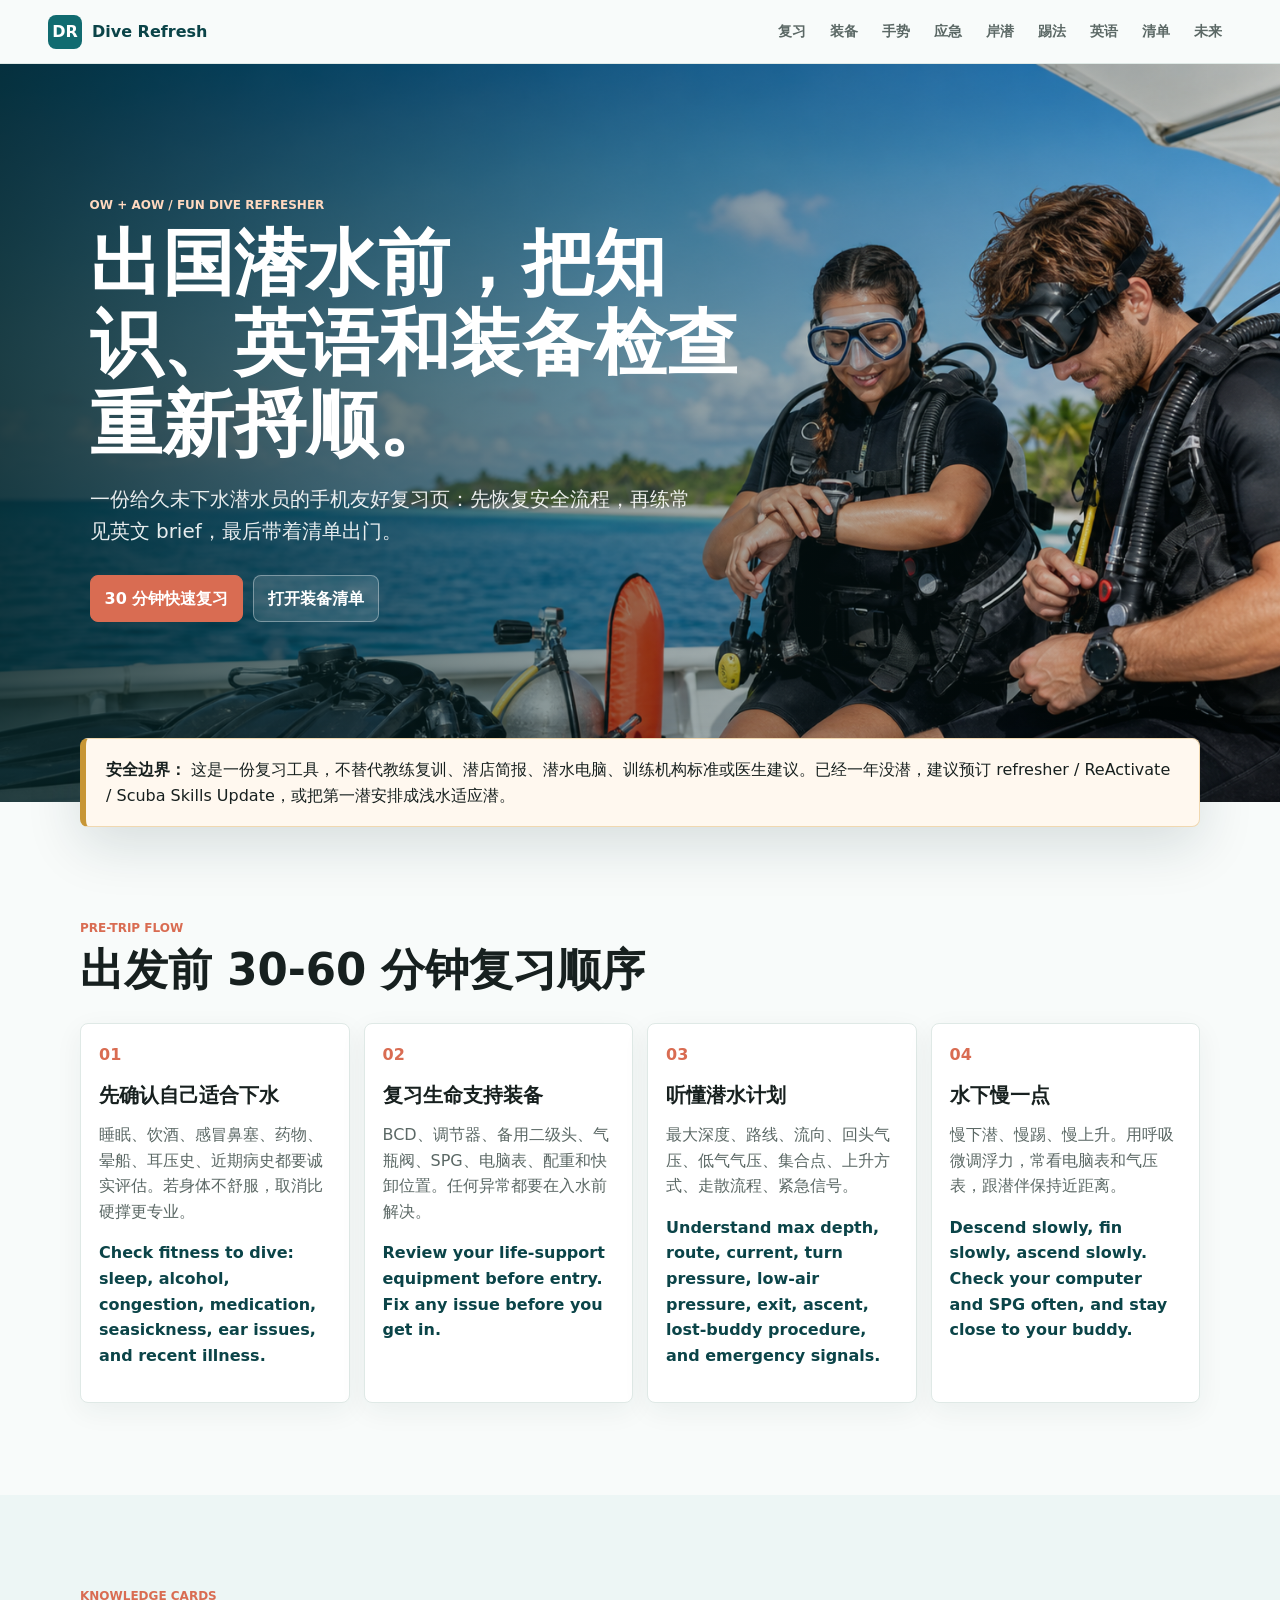
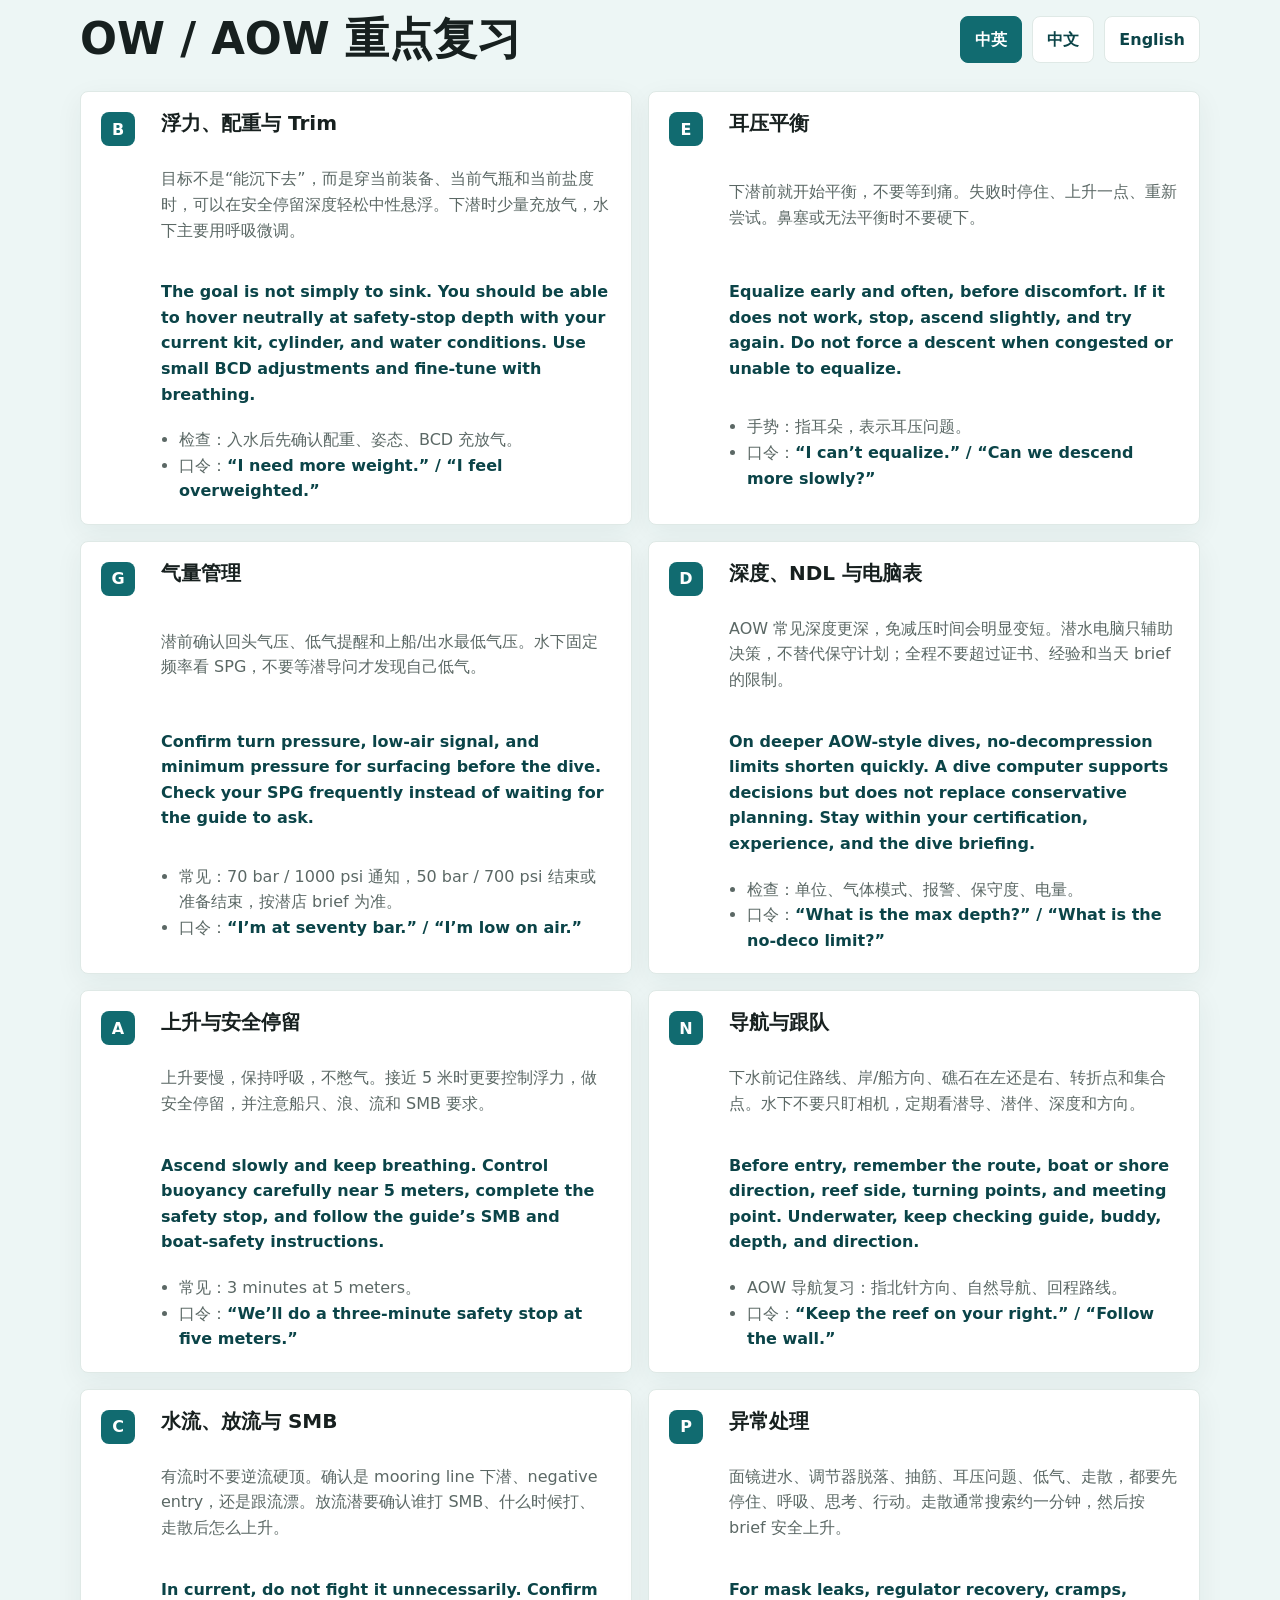
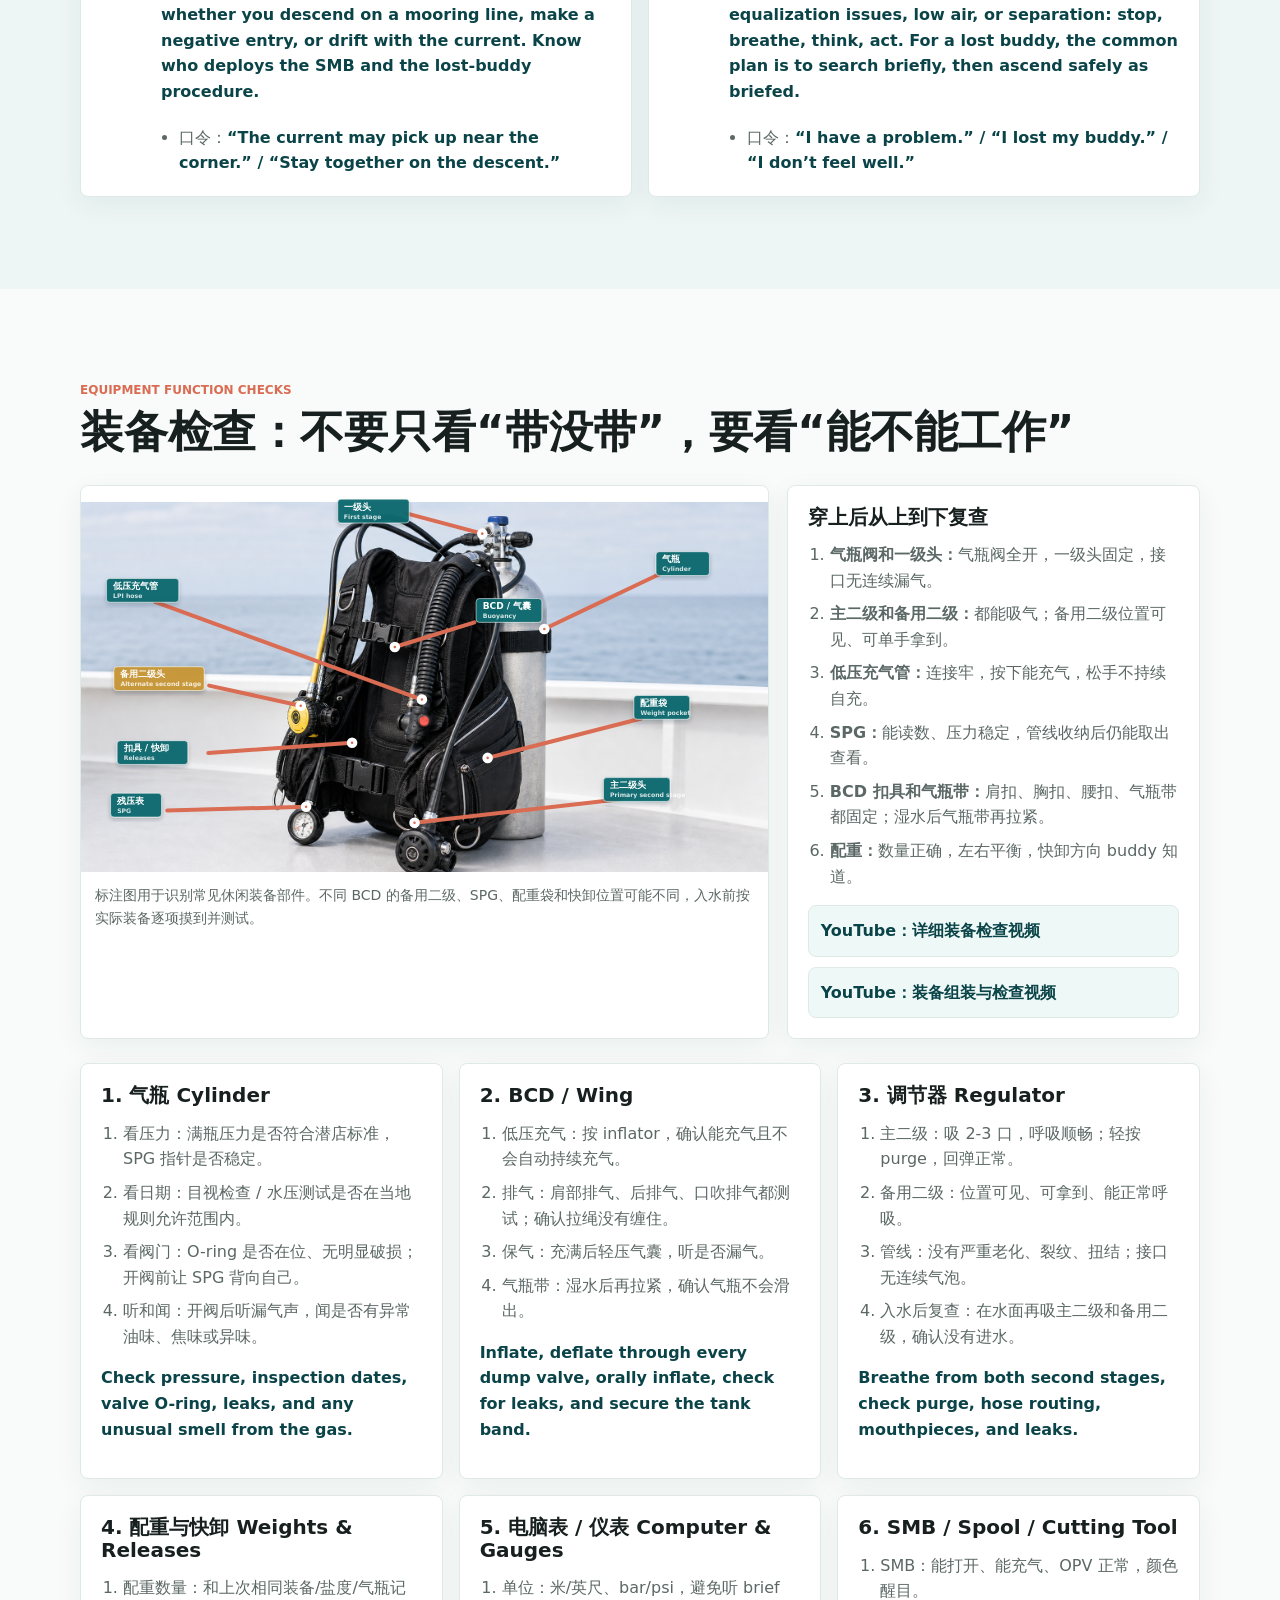
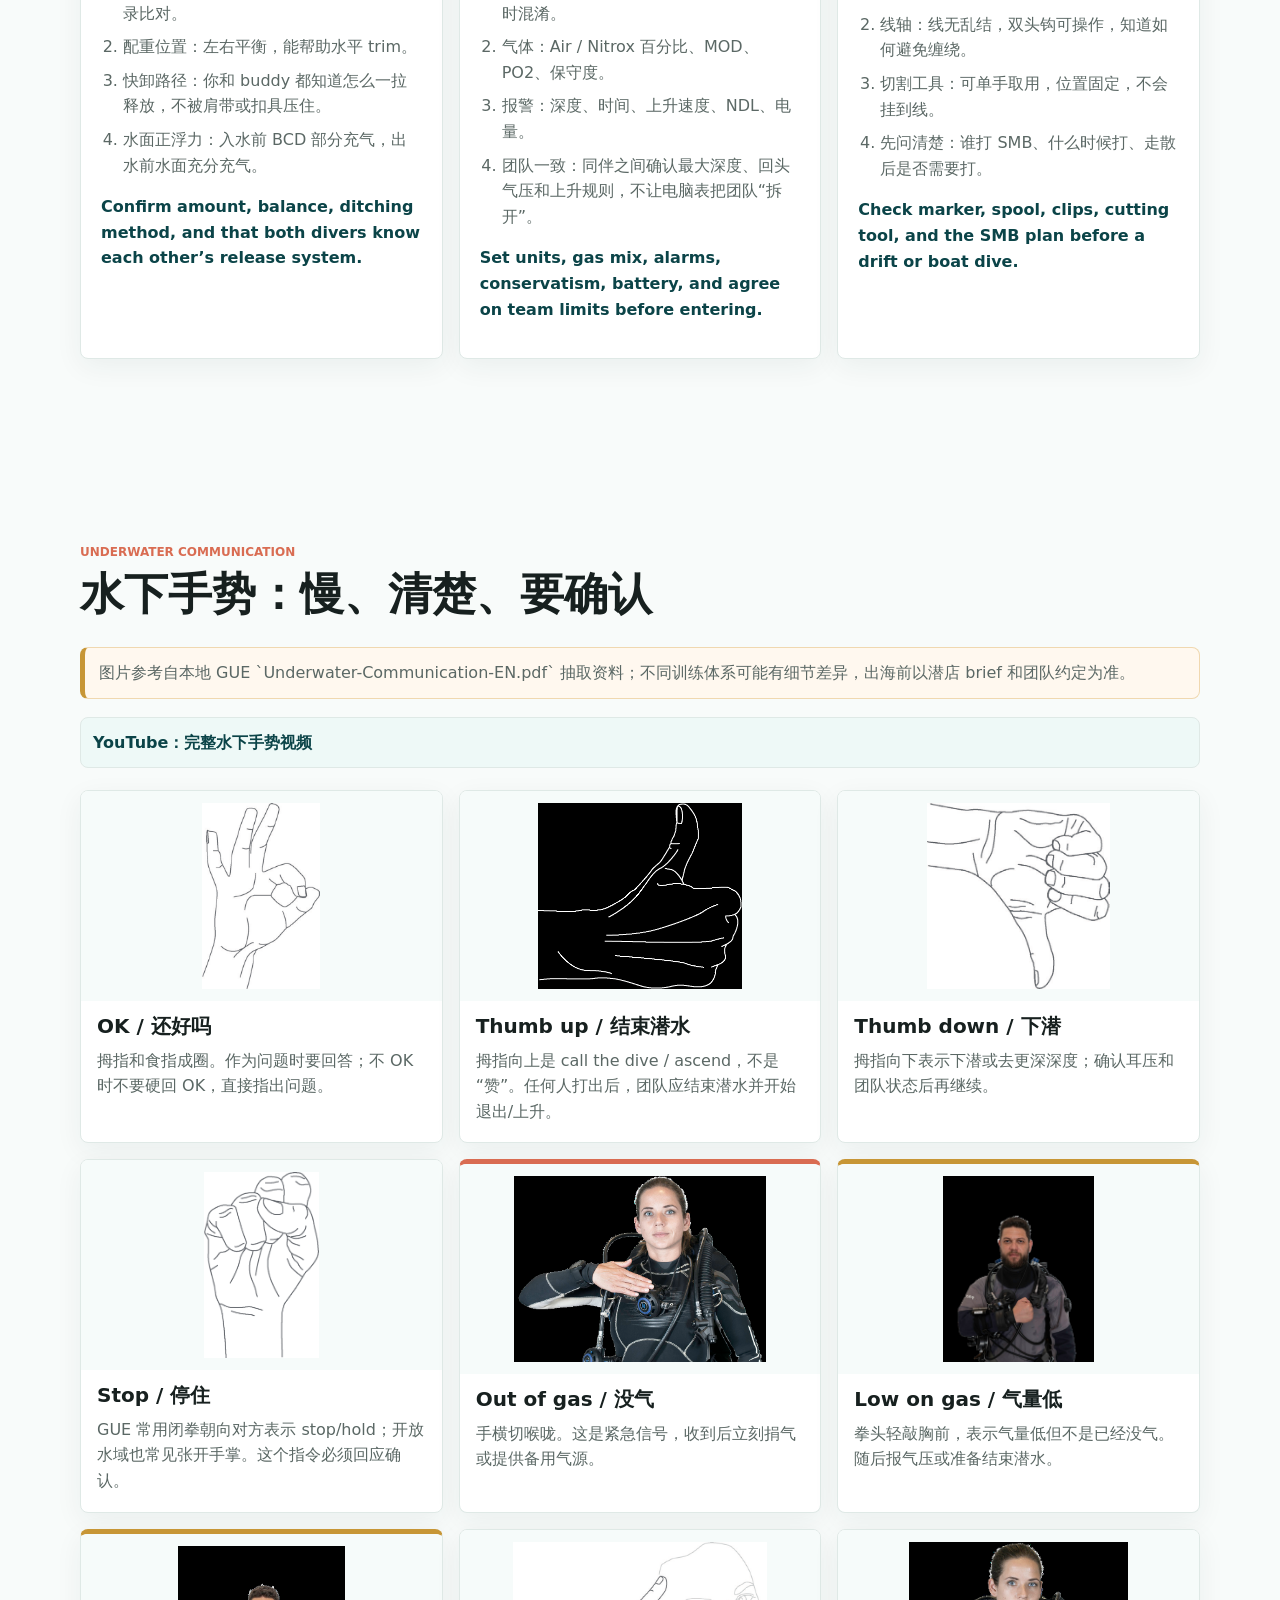
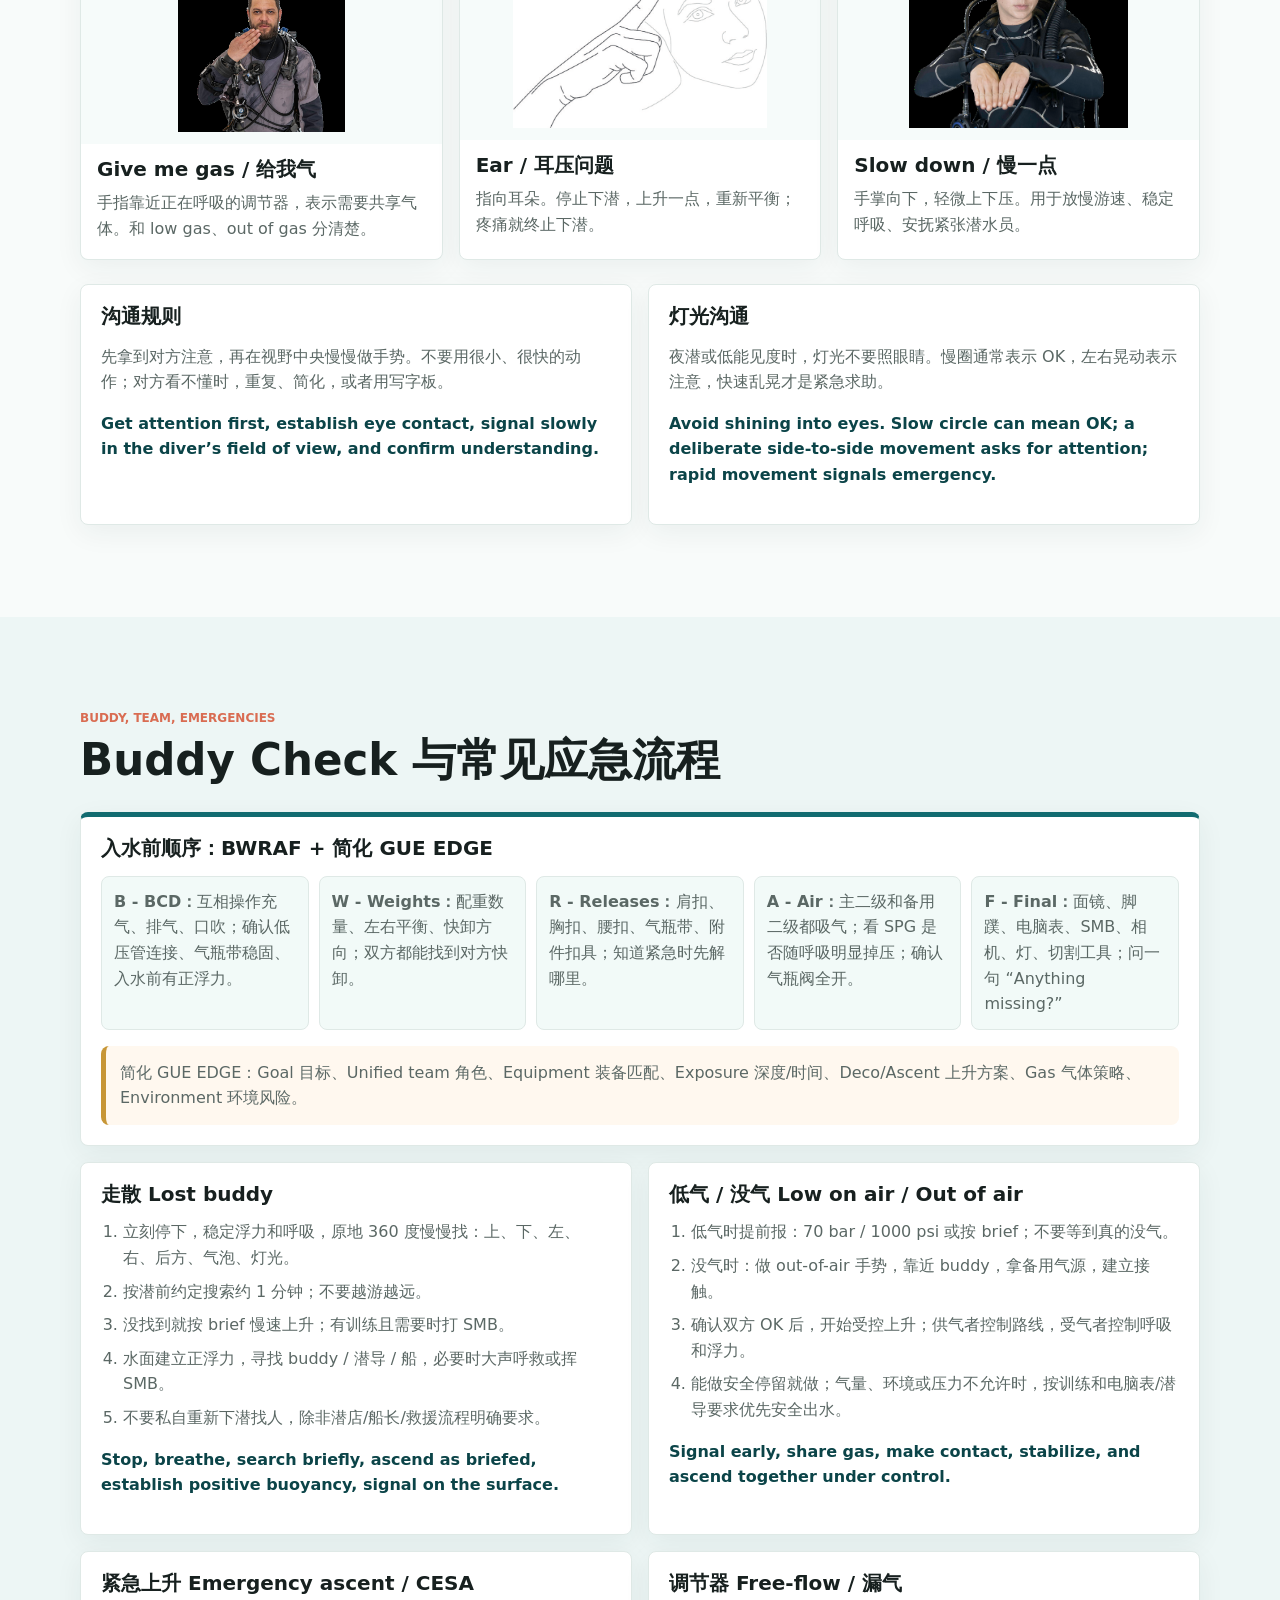
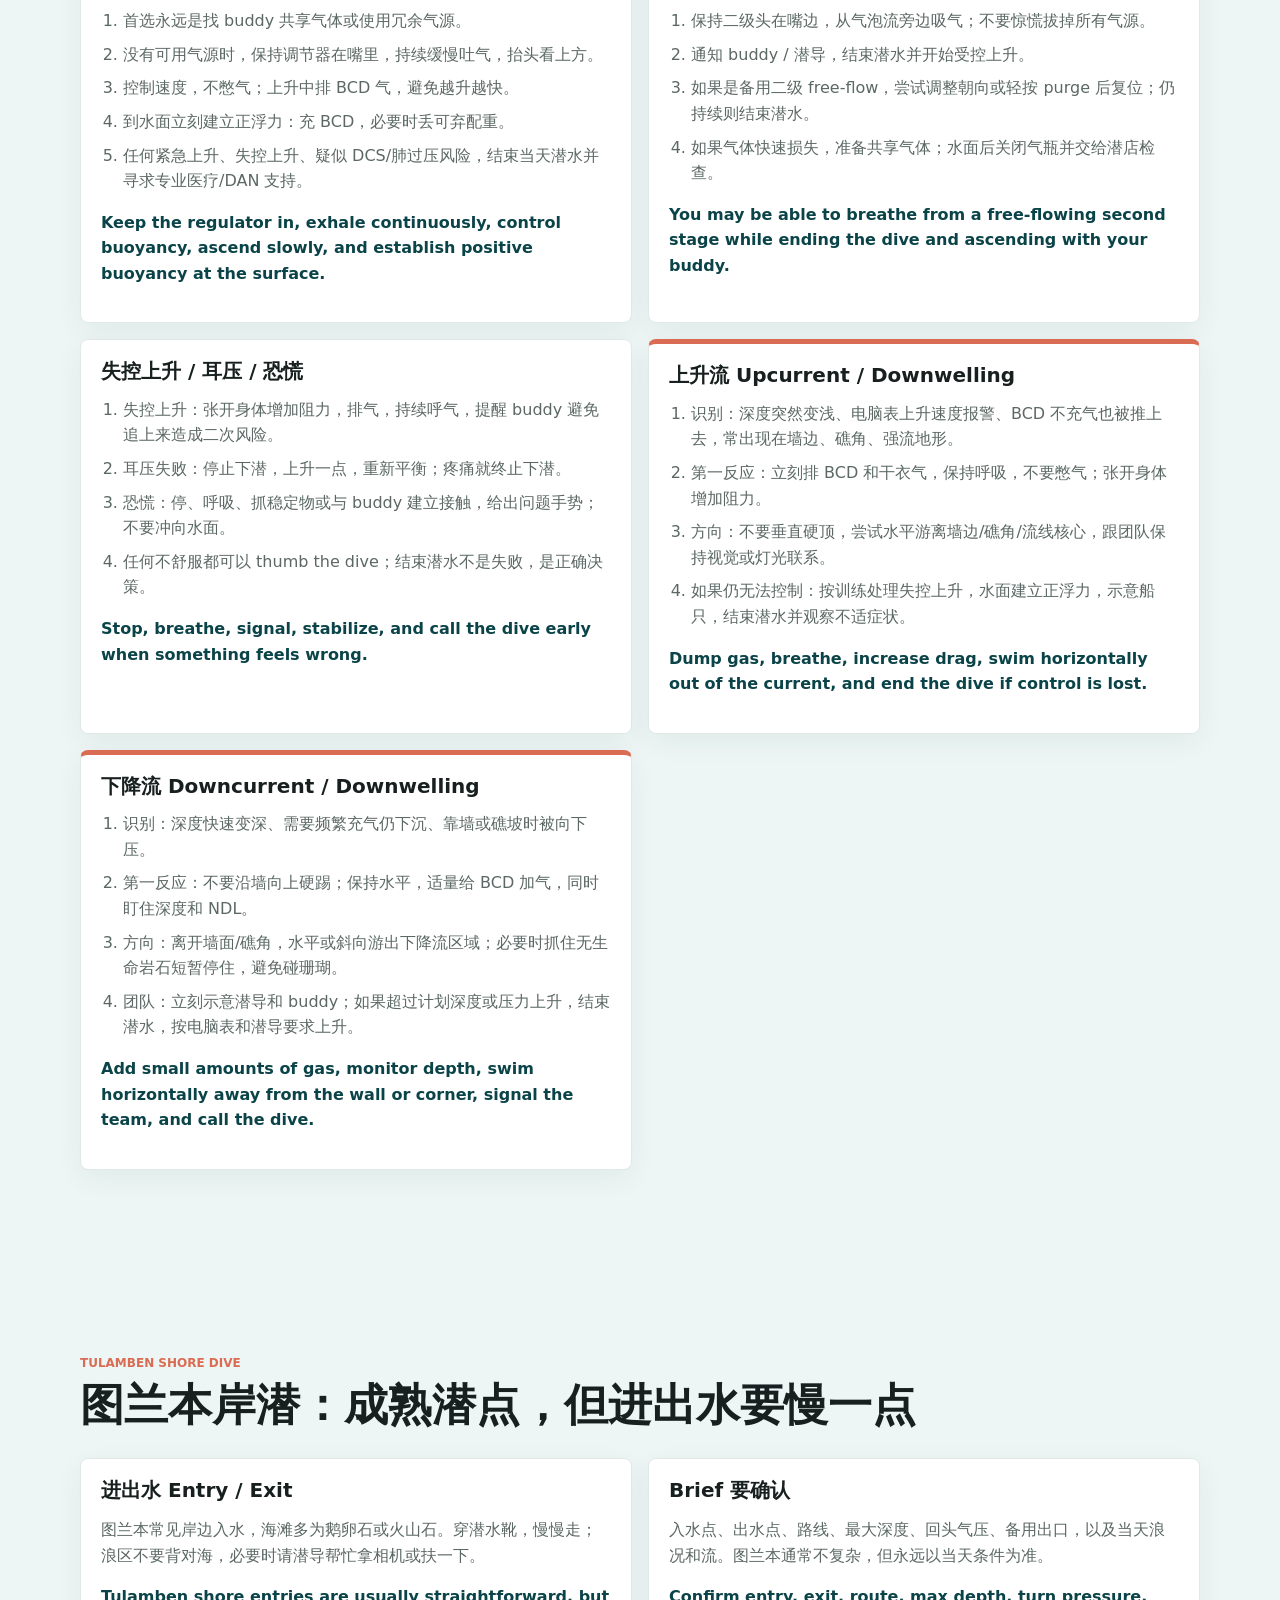
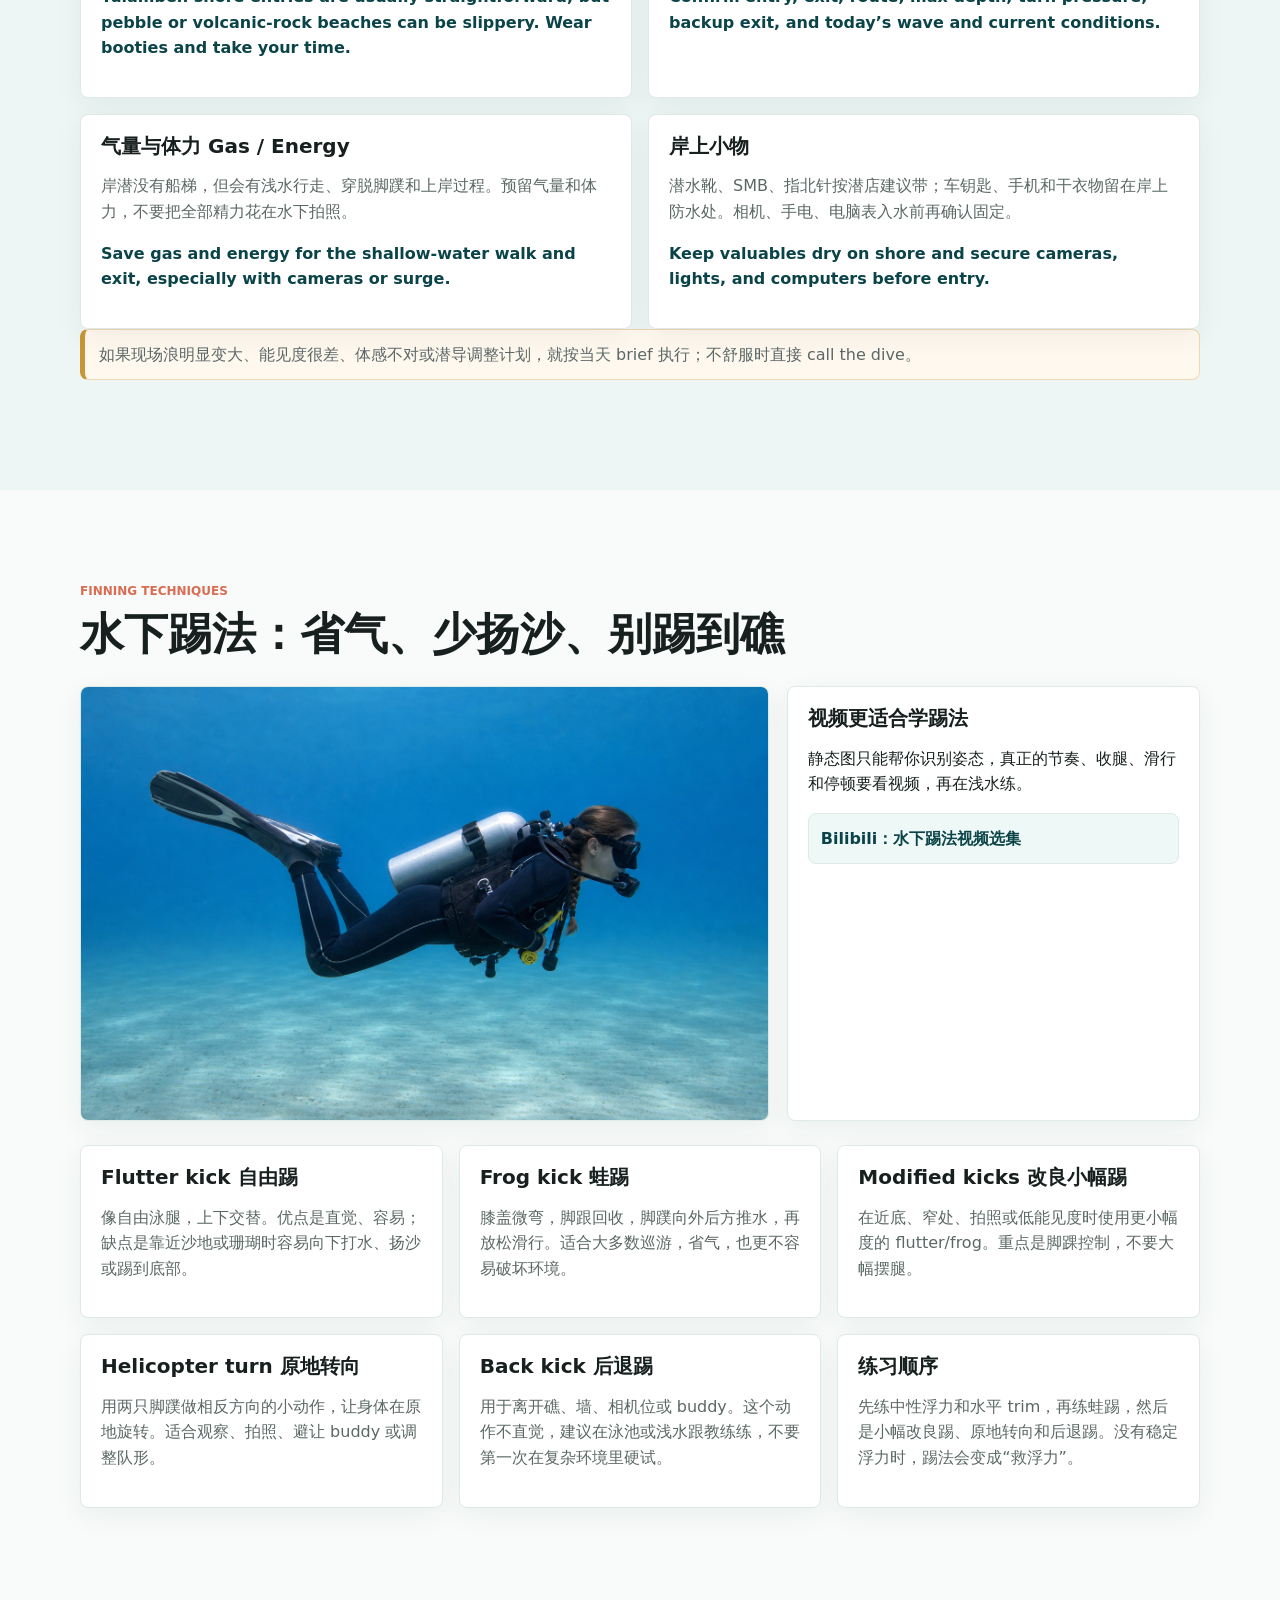
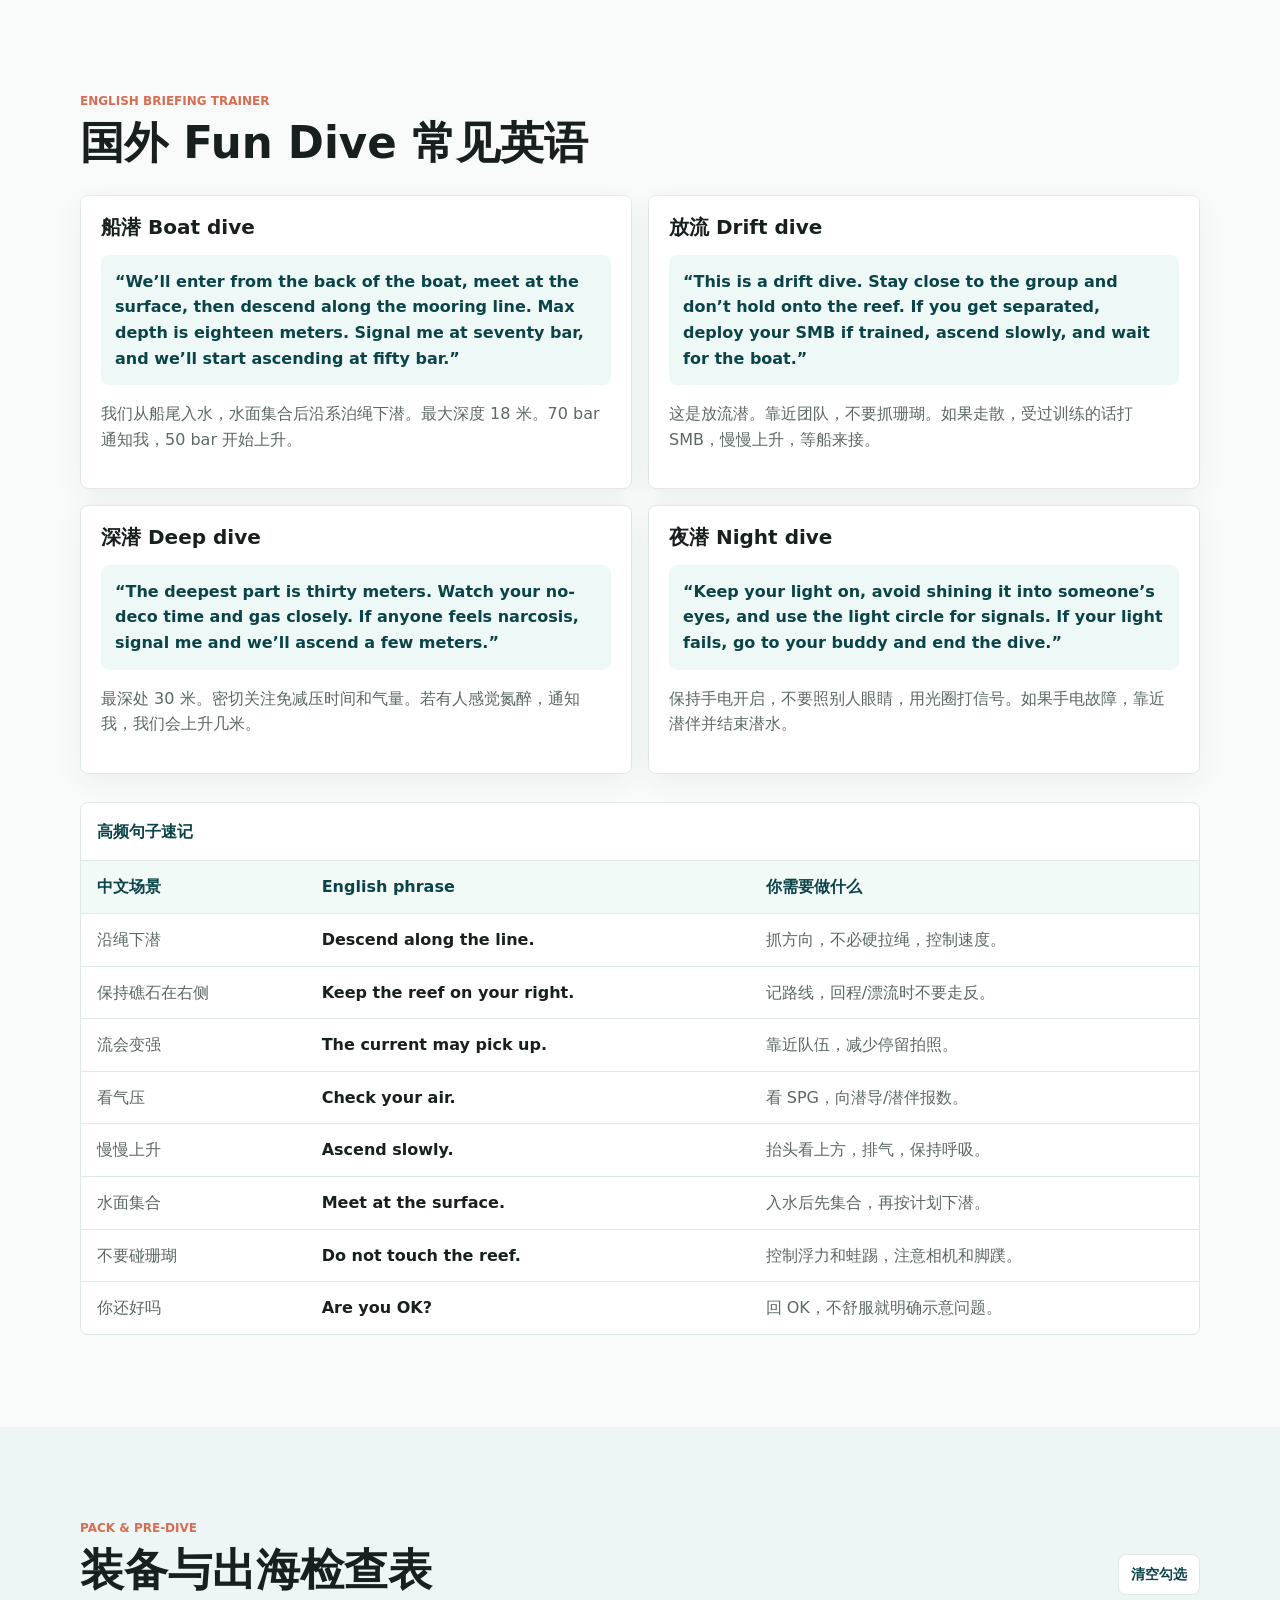
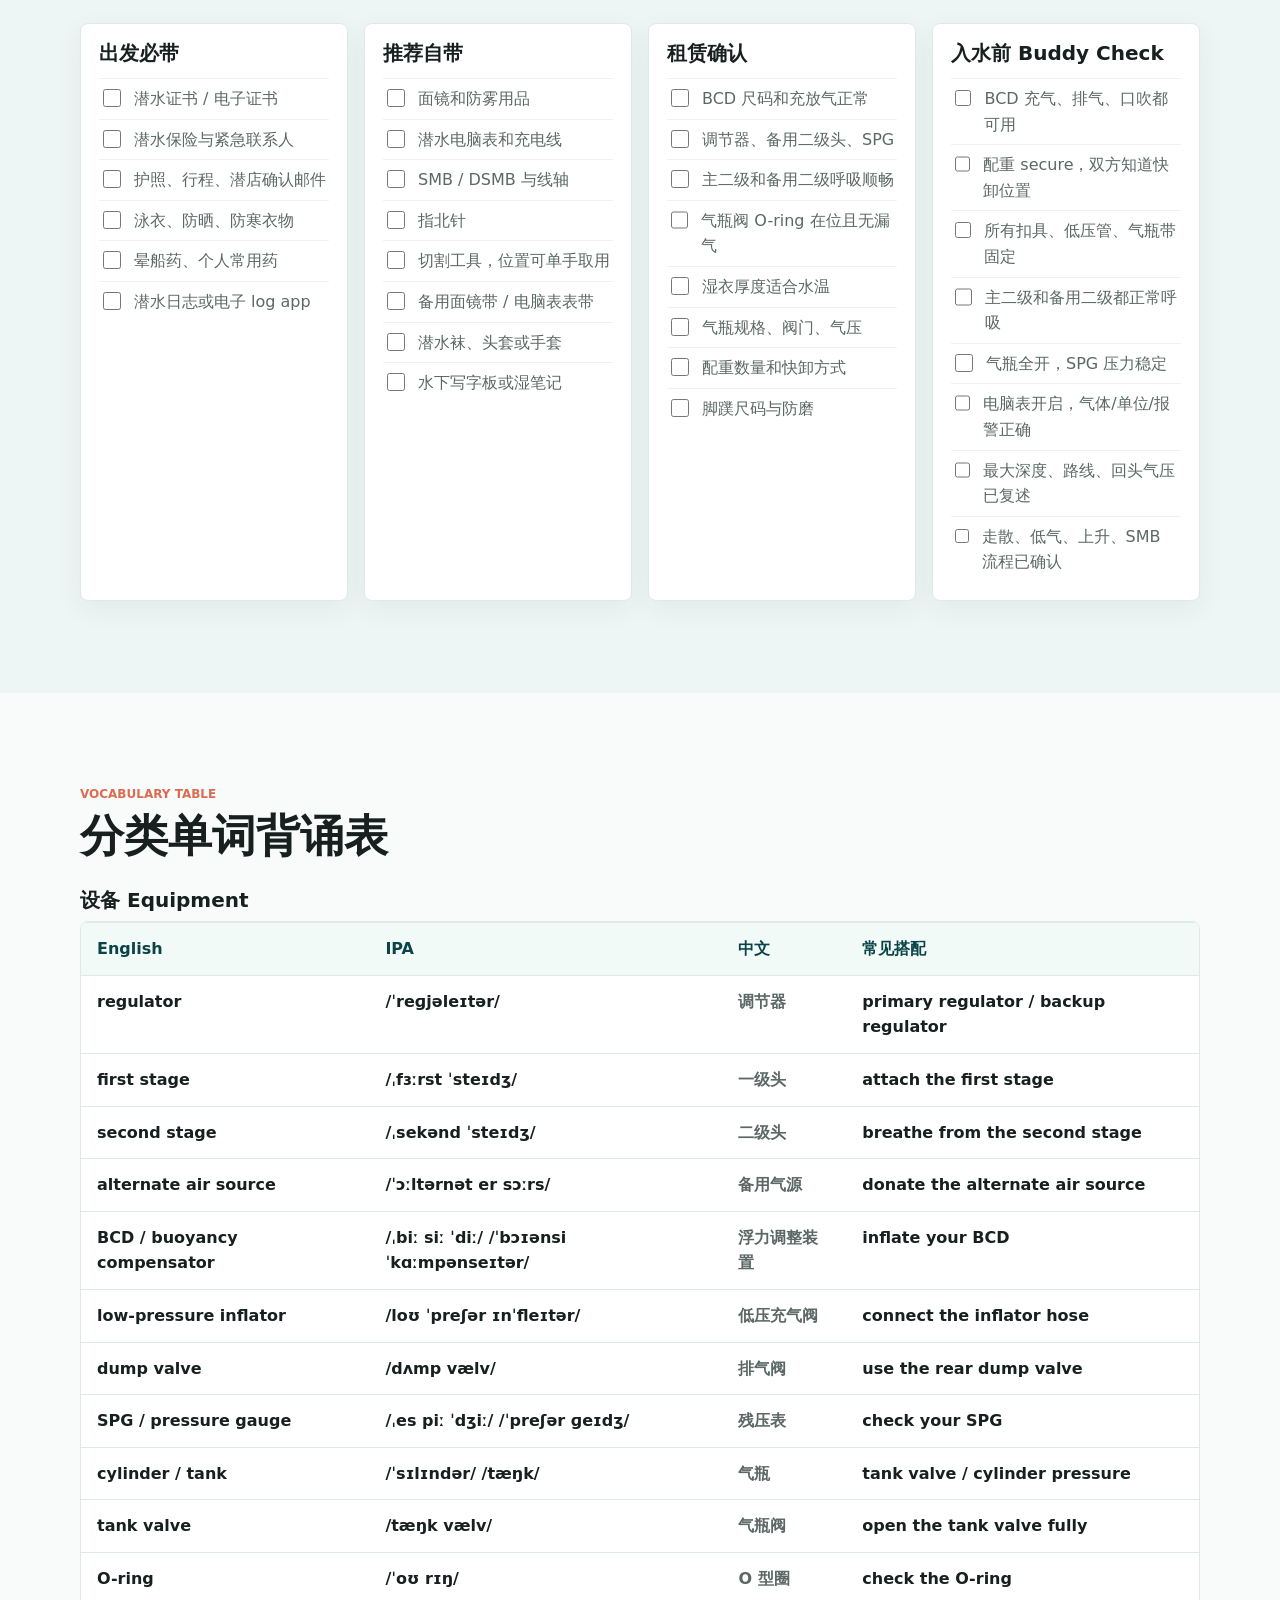
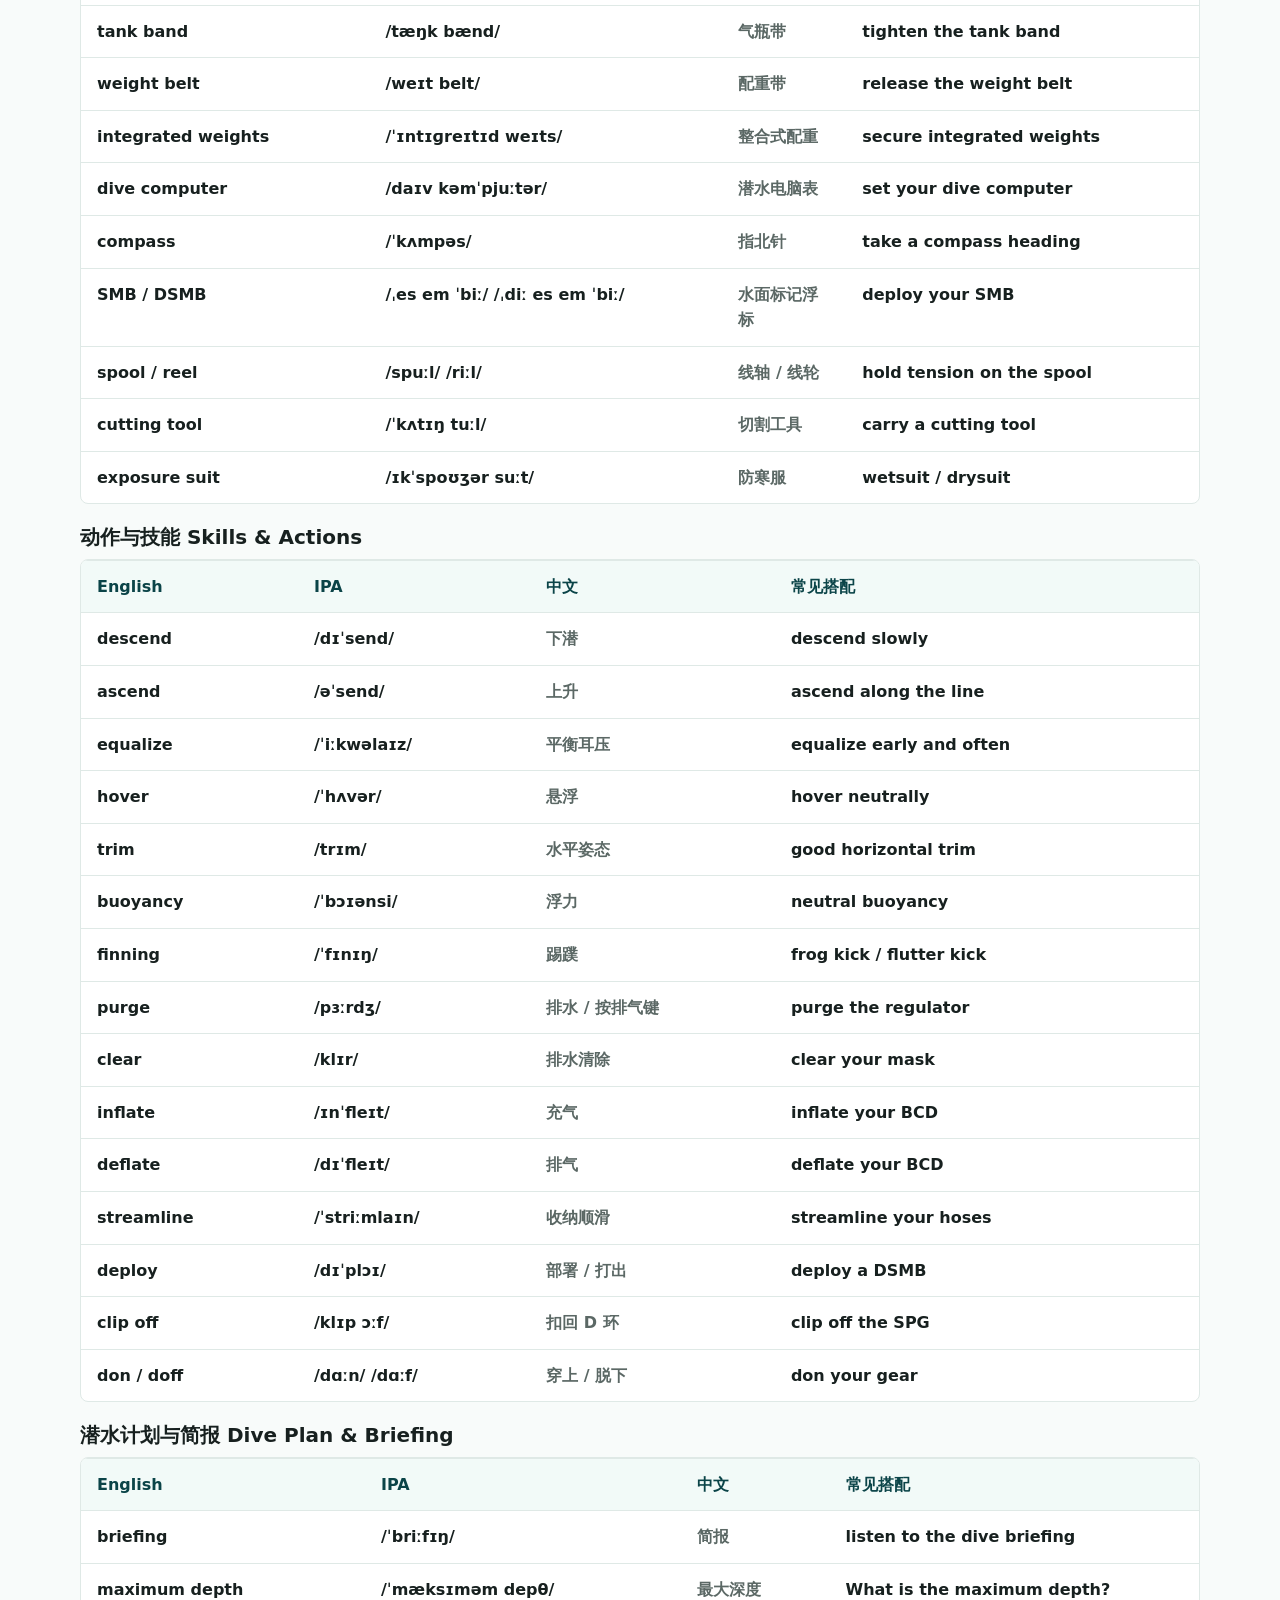
==== commit 0a233524: "Add equipment setup video link" ====
--- a/index.html
+++ b/index.html
@@ -282,6 +282,7 @@
             </ol>
             <div class="video-links">
               <a href="https://www.youtube.com/watch?v=hHkT1uWa2lY" target="_blank" rel="noopener noreferrer">YouTube：详细装备检查视频</a>
+              <a href="https://www.youtube.com/watch?v=LV7y_N1g608&amp;list=PL43iBRDB5Wa7dB0MkZh2HV0TQzQ5s5YC4&amp;index=18" target="_blank" rel="noopener noreferrer">YouTube：装备组装与检查视频</a>
             </div>
           </article>
         </div>
@@ -961,6 +962,7 @@
           <li><a href="https://blog.padi.com/scuba-diving-hand-signals/" target="_blank" rel="noopener noreferrer">PADI Scuba Diving Hand Signals</a></li>
           <li><a href="https://www.youtube.com/watch?v=SxcY16hhxSA&amp;list=PL43iBRDB5Wa7dB0MkZh2HV0TQzQ5s5YC4&amp;index=12" target="_blank" rel="noopener noreferrer">YouTube: Scuba hand signals walkthrough</a></li>
           <li><a href="https://www.youtube.com/watch?v=hHkT1uWa2lY" target="_blank" rel="noopener noreferrer">YouTube: Scuba equipment check walkthrough</a></li>
+          <li><a href="https://www.youtube.com/watch?v=LV7y_N1g608&amp;list=PL43iBRDB5Wa7dB0MkZh2HV0TQzQ5s5YC4&amp;index=18" target="_blank" rel="noopener noreferrer">YouTube: Scuba kit setup and buddy check</a></li>
           <li><a href="https://www.bilibili.com/video/BV1k1421k78s/?spm_id_from=333.337.search-card.all.click&amp;vd_source=6d837dbff6a8f5278089448973d971d2" target="_blank" rel="noopener noreferrer">Bilibili: 水下踢法视频选集</a></li>
           <li><a href="https://store.padi.com/en-gb/courses/peak-performance-buoyancy/p/60477-1B2C/" target="_blank" rel="noopener noreferrer">PADI Peak Performance Buoyancy</a></li>
           <li><a href="https://blog.padi.com/whats-the-difference-between-padi-open-water-diver-and-advanced-open-water/" target="_blank" rel="noopener noreferrer">PADI Open Water vs Advanced Open Water</a></li>
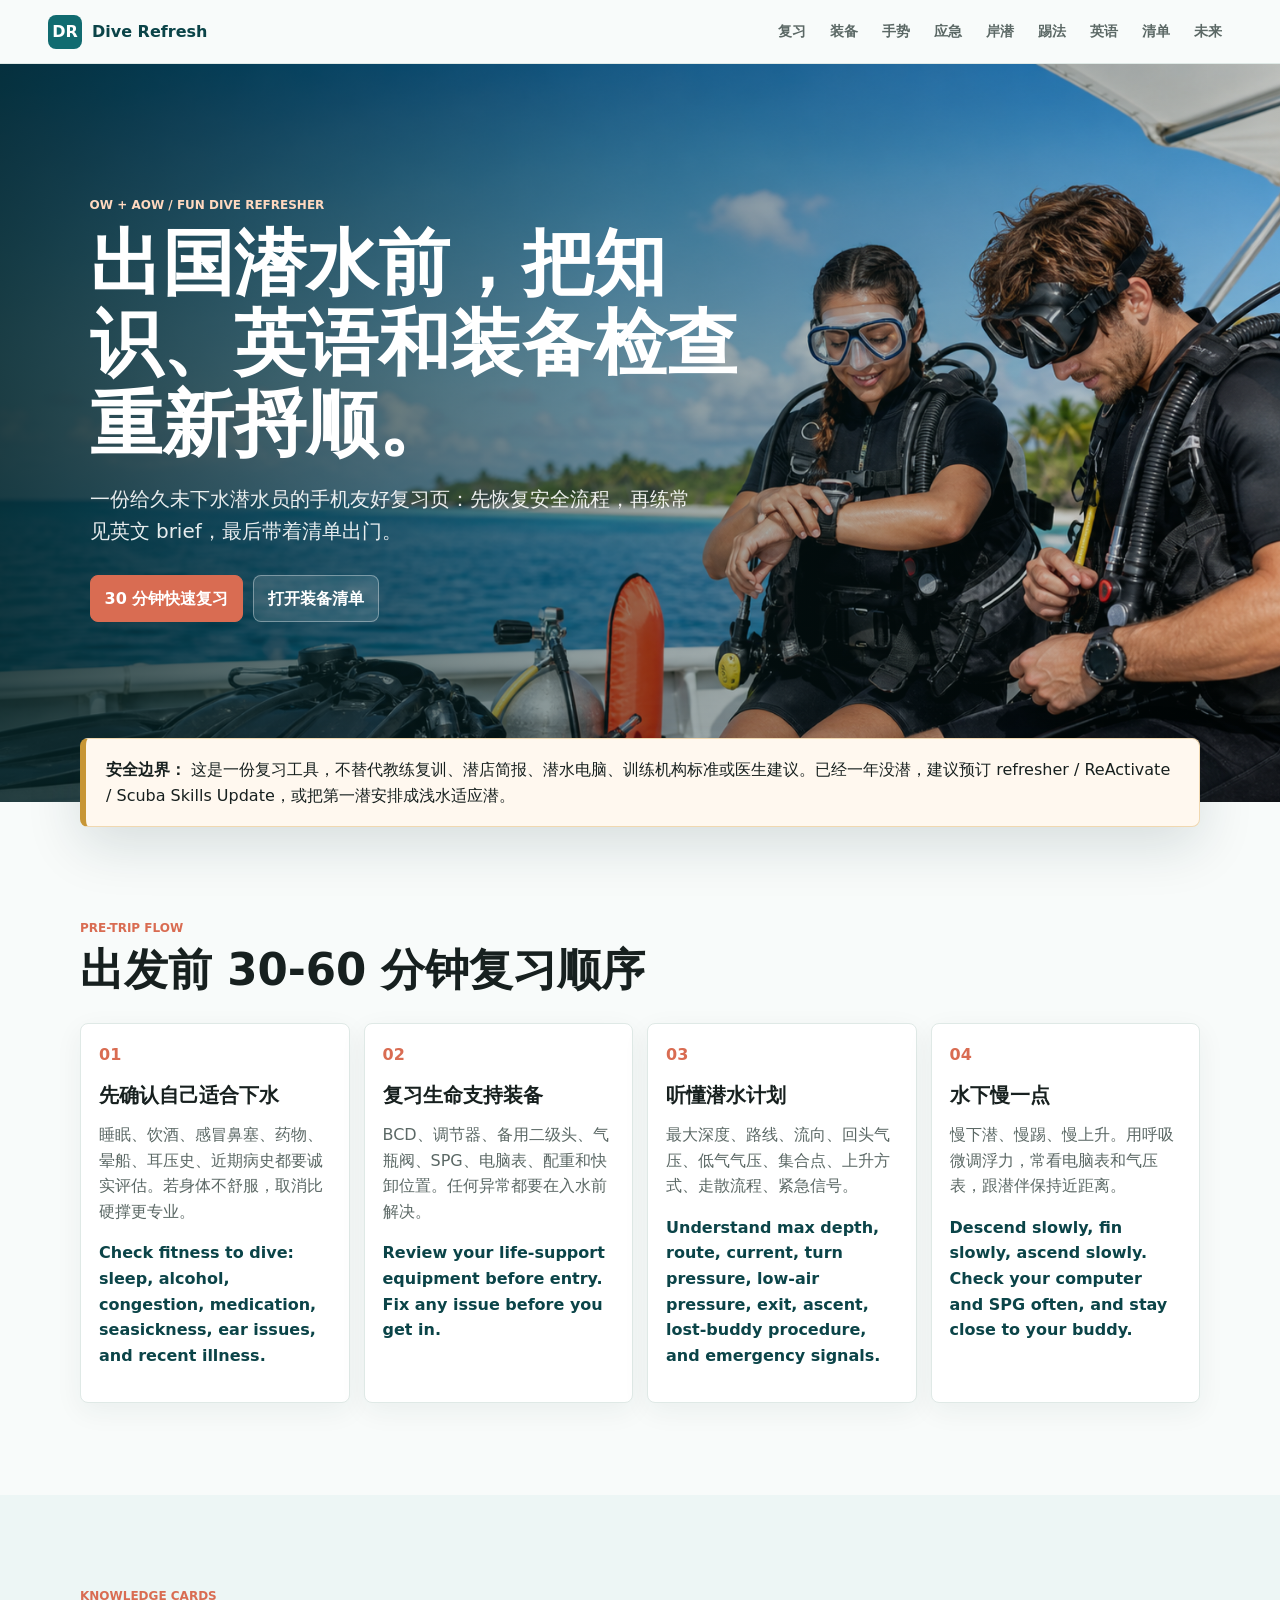
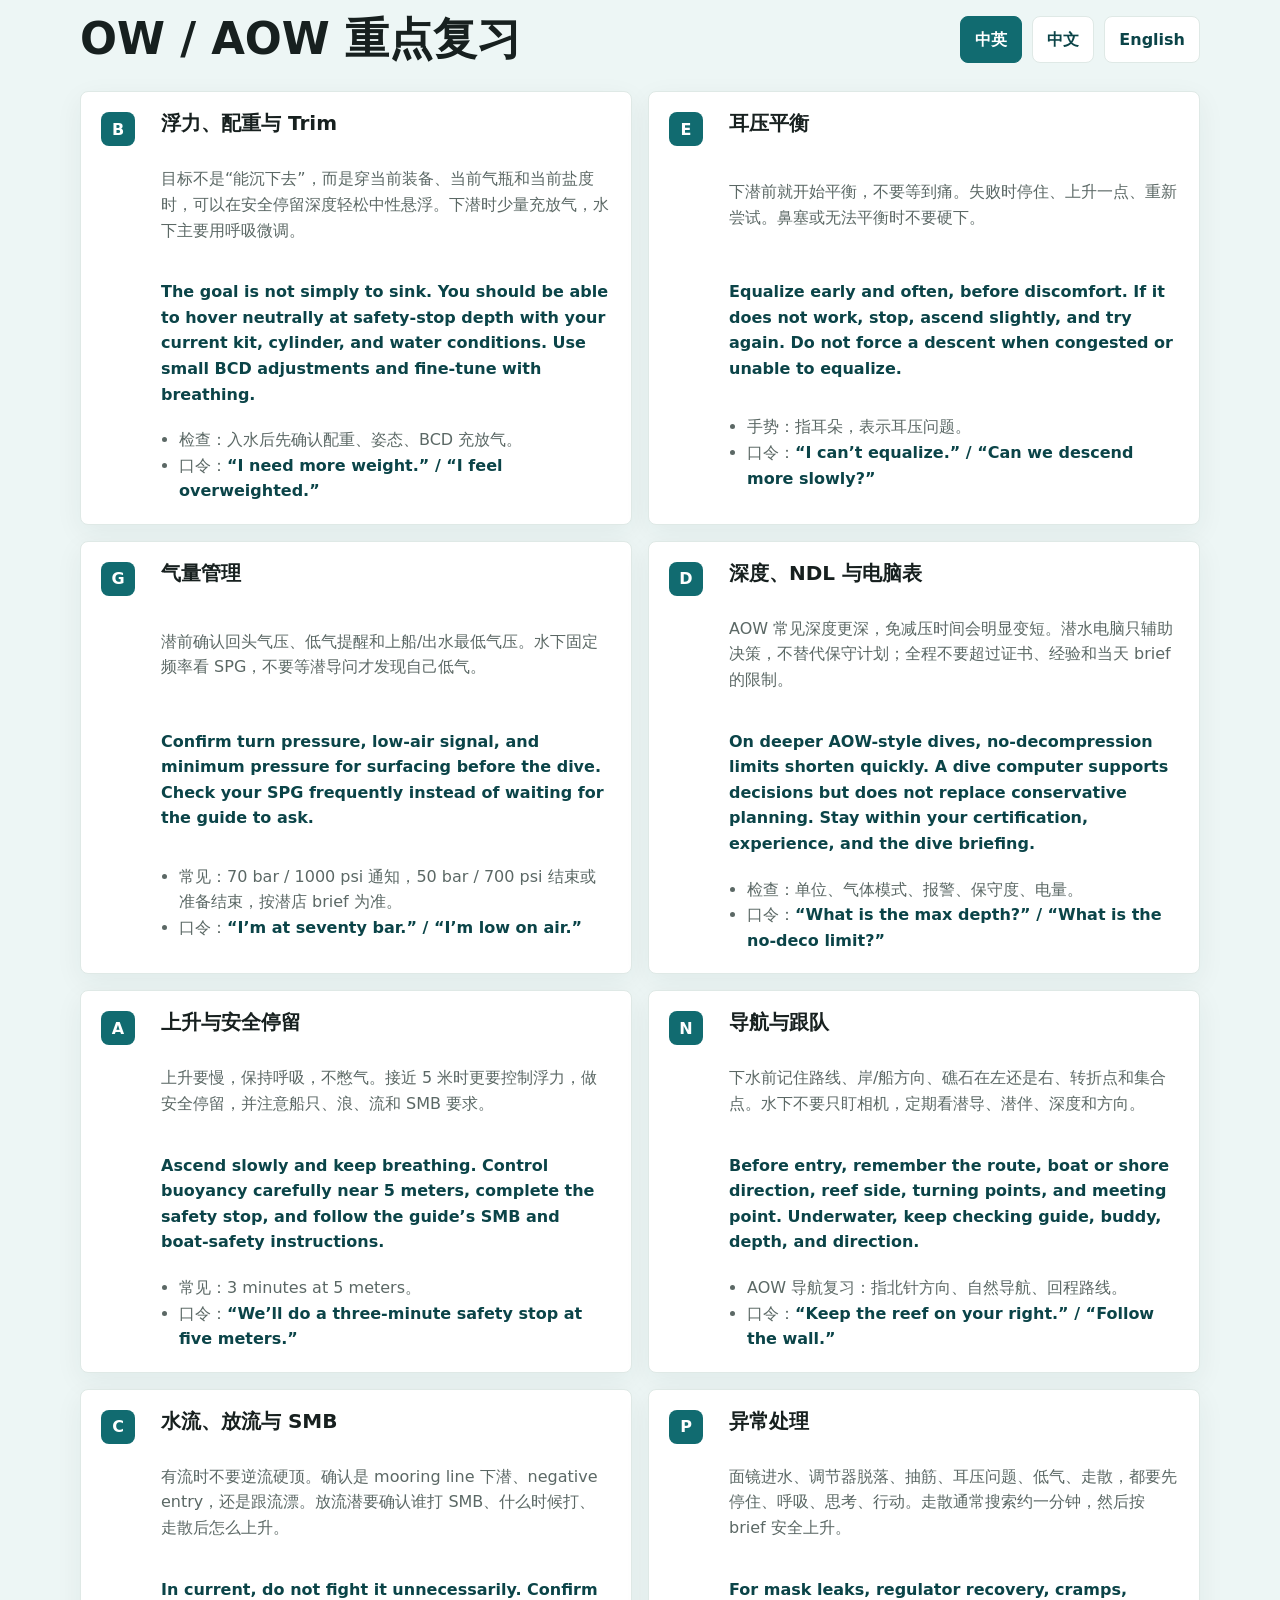
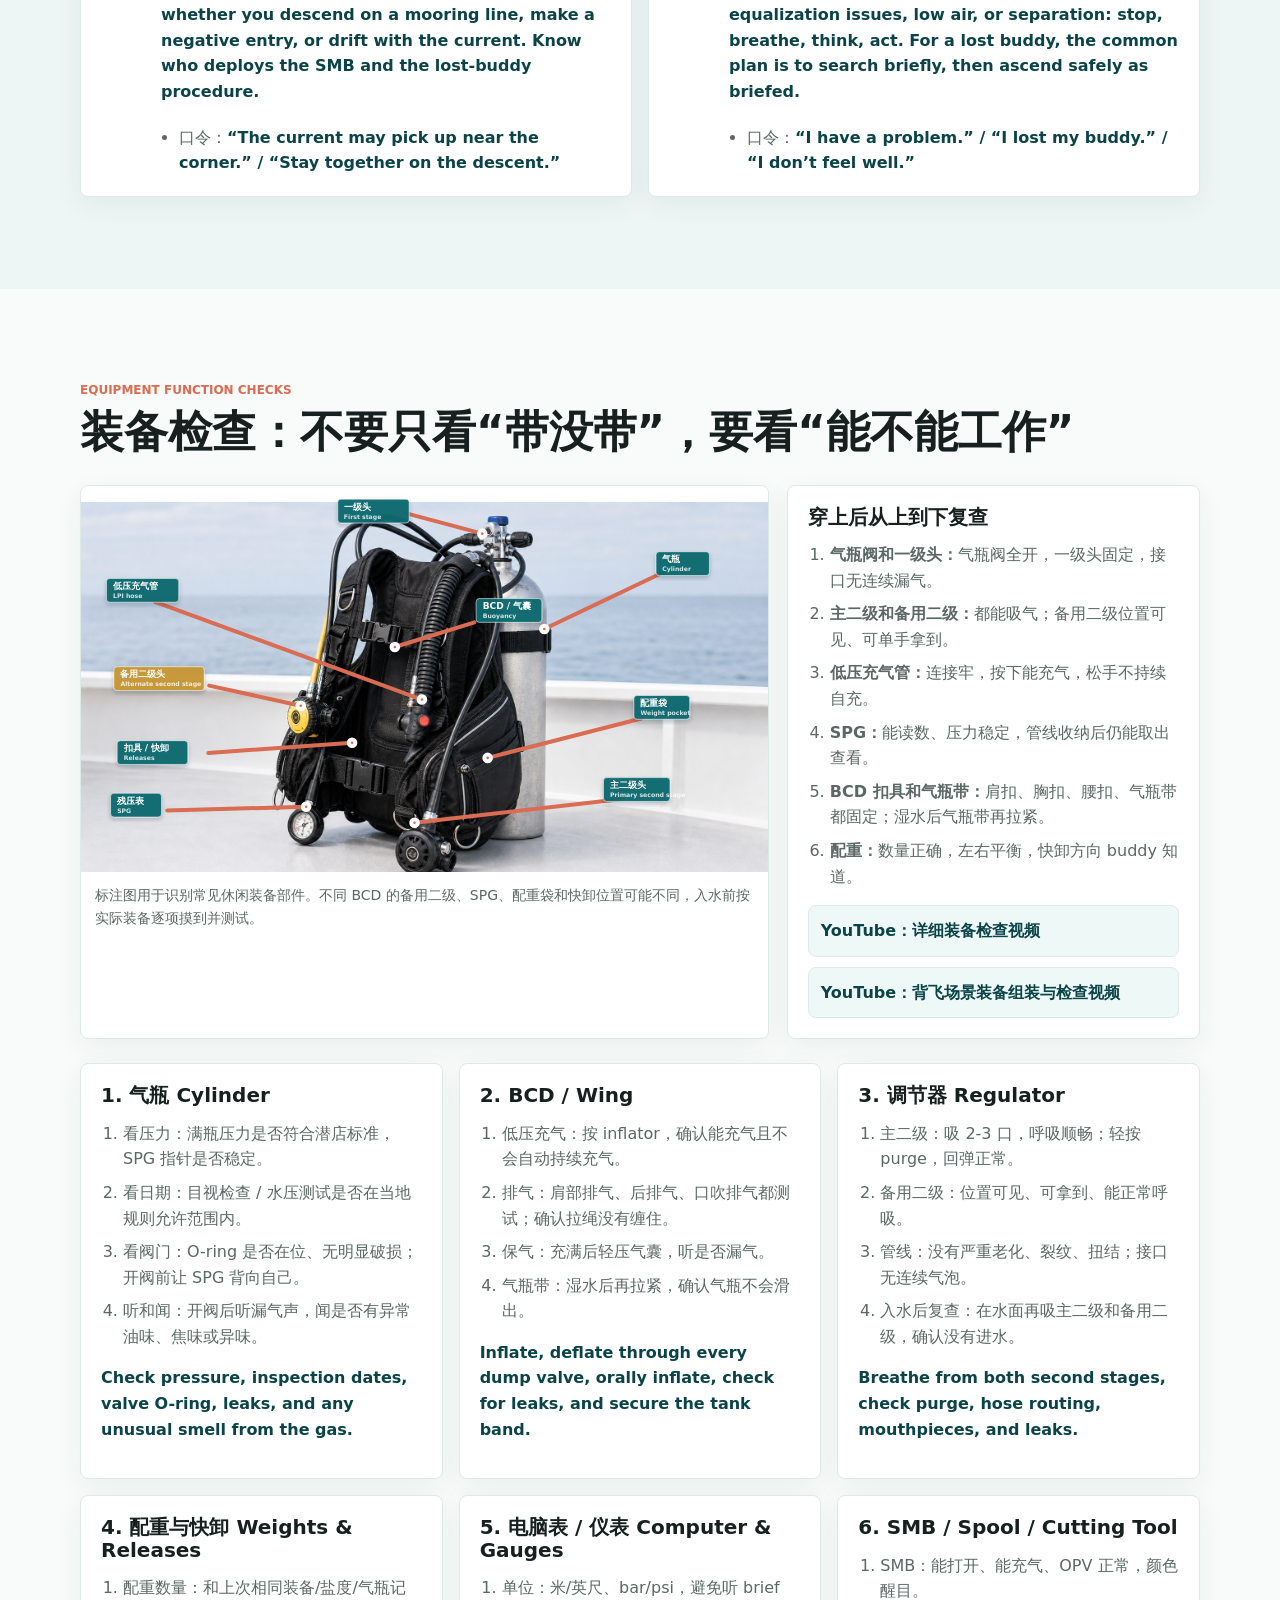
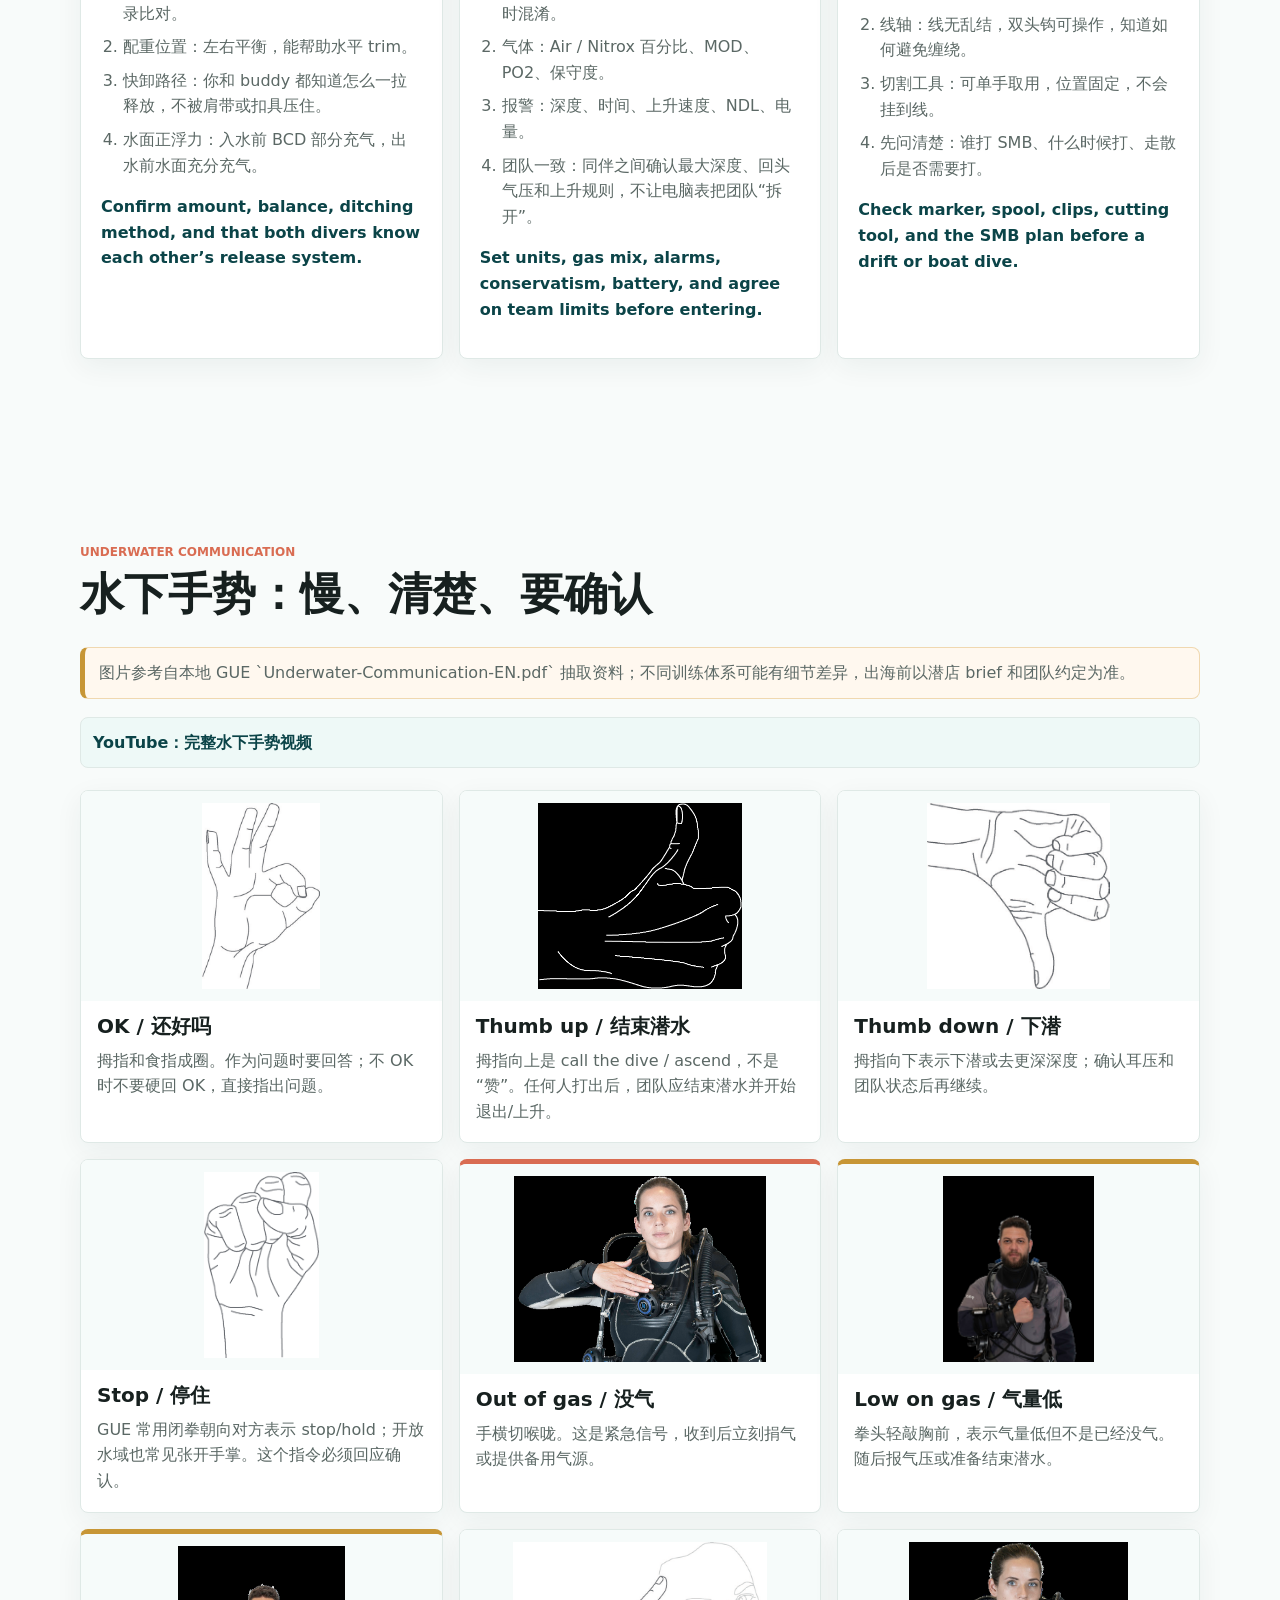
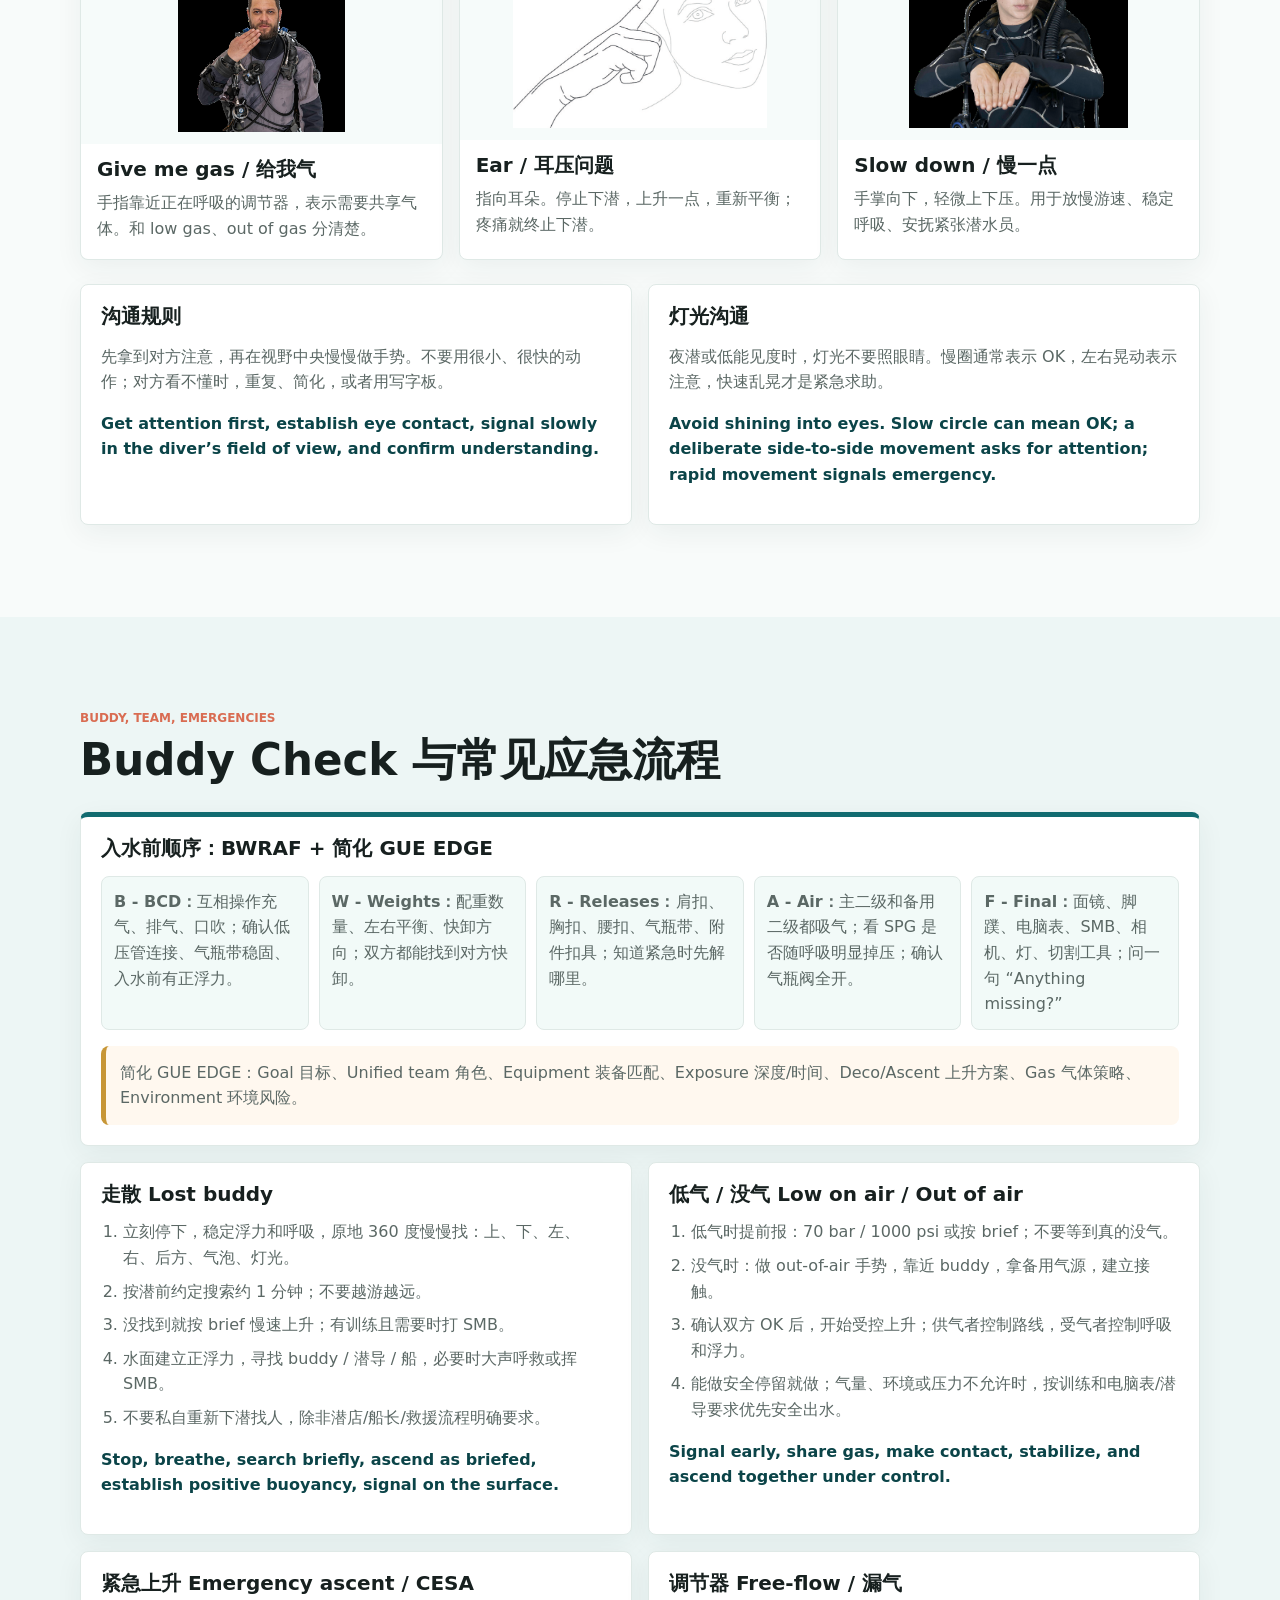
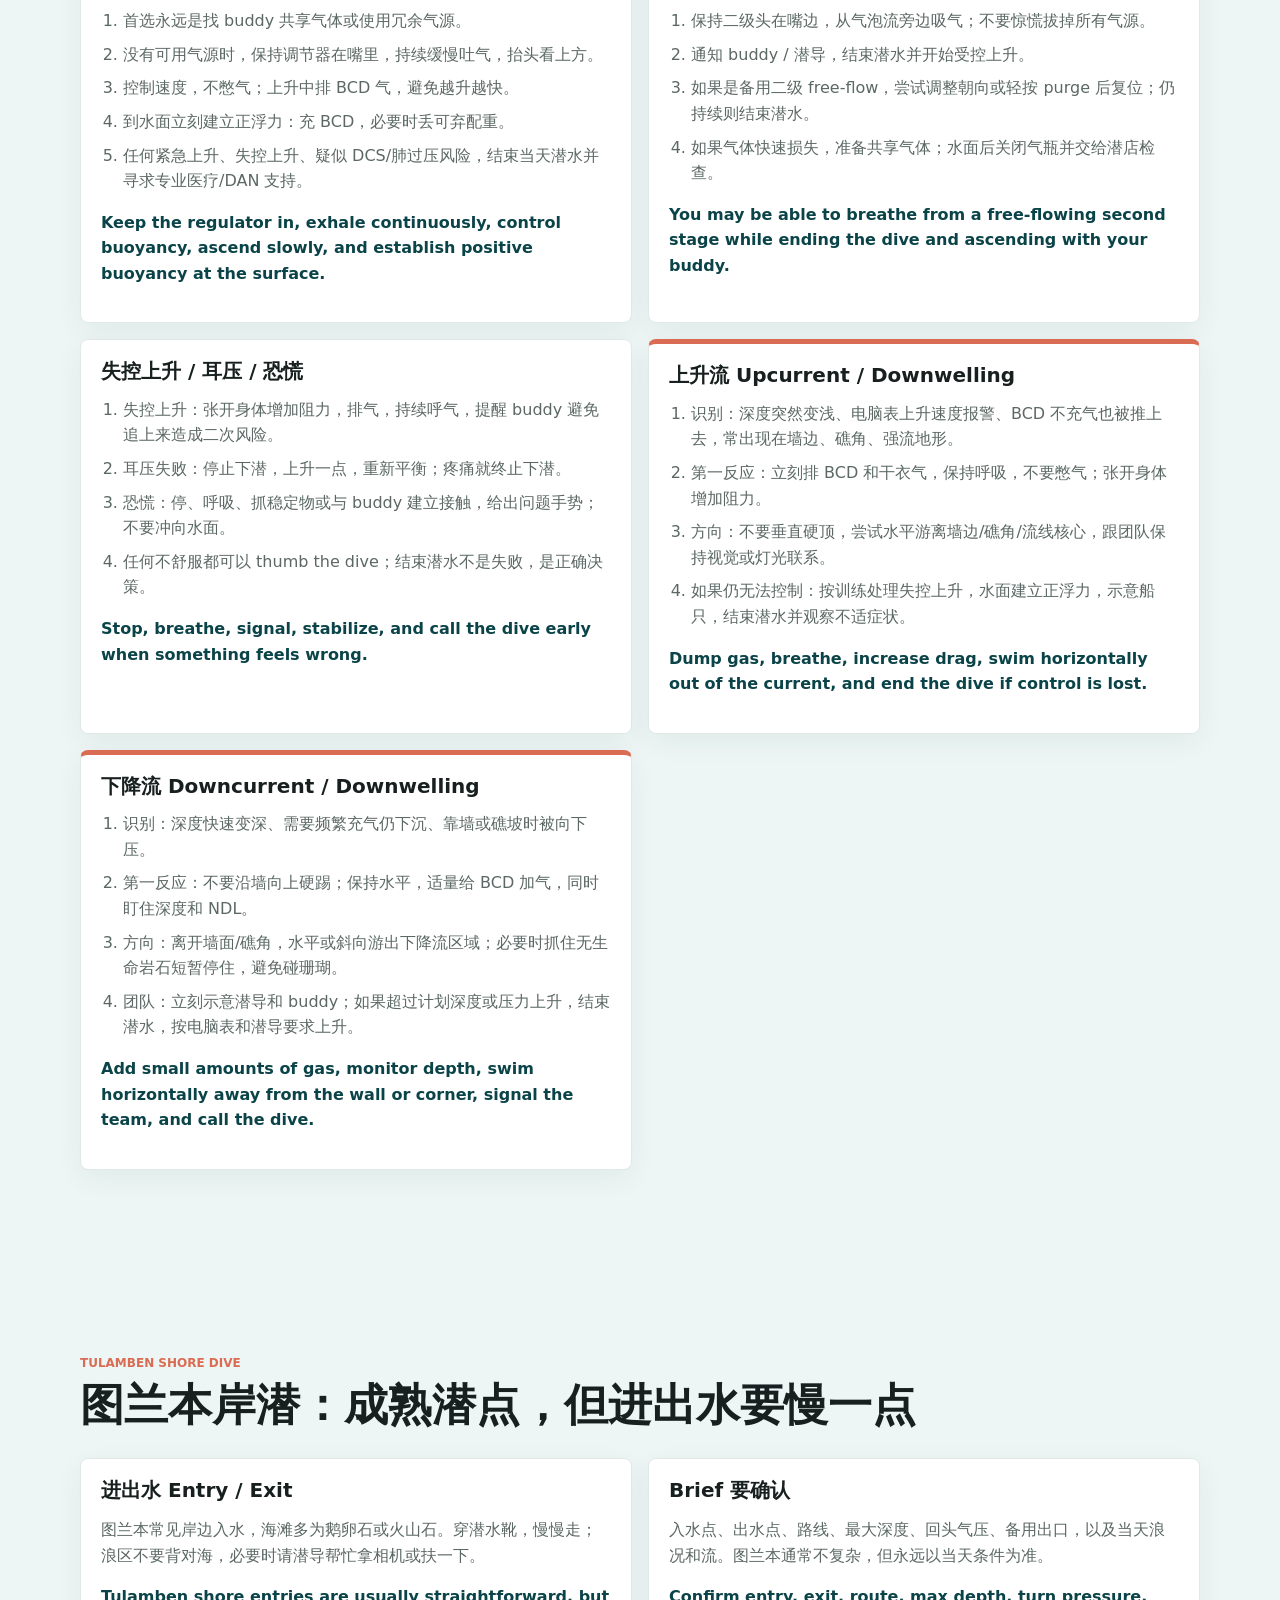
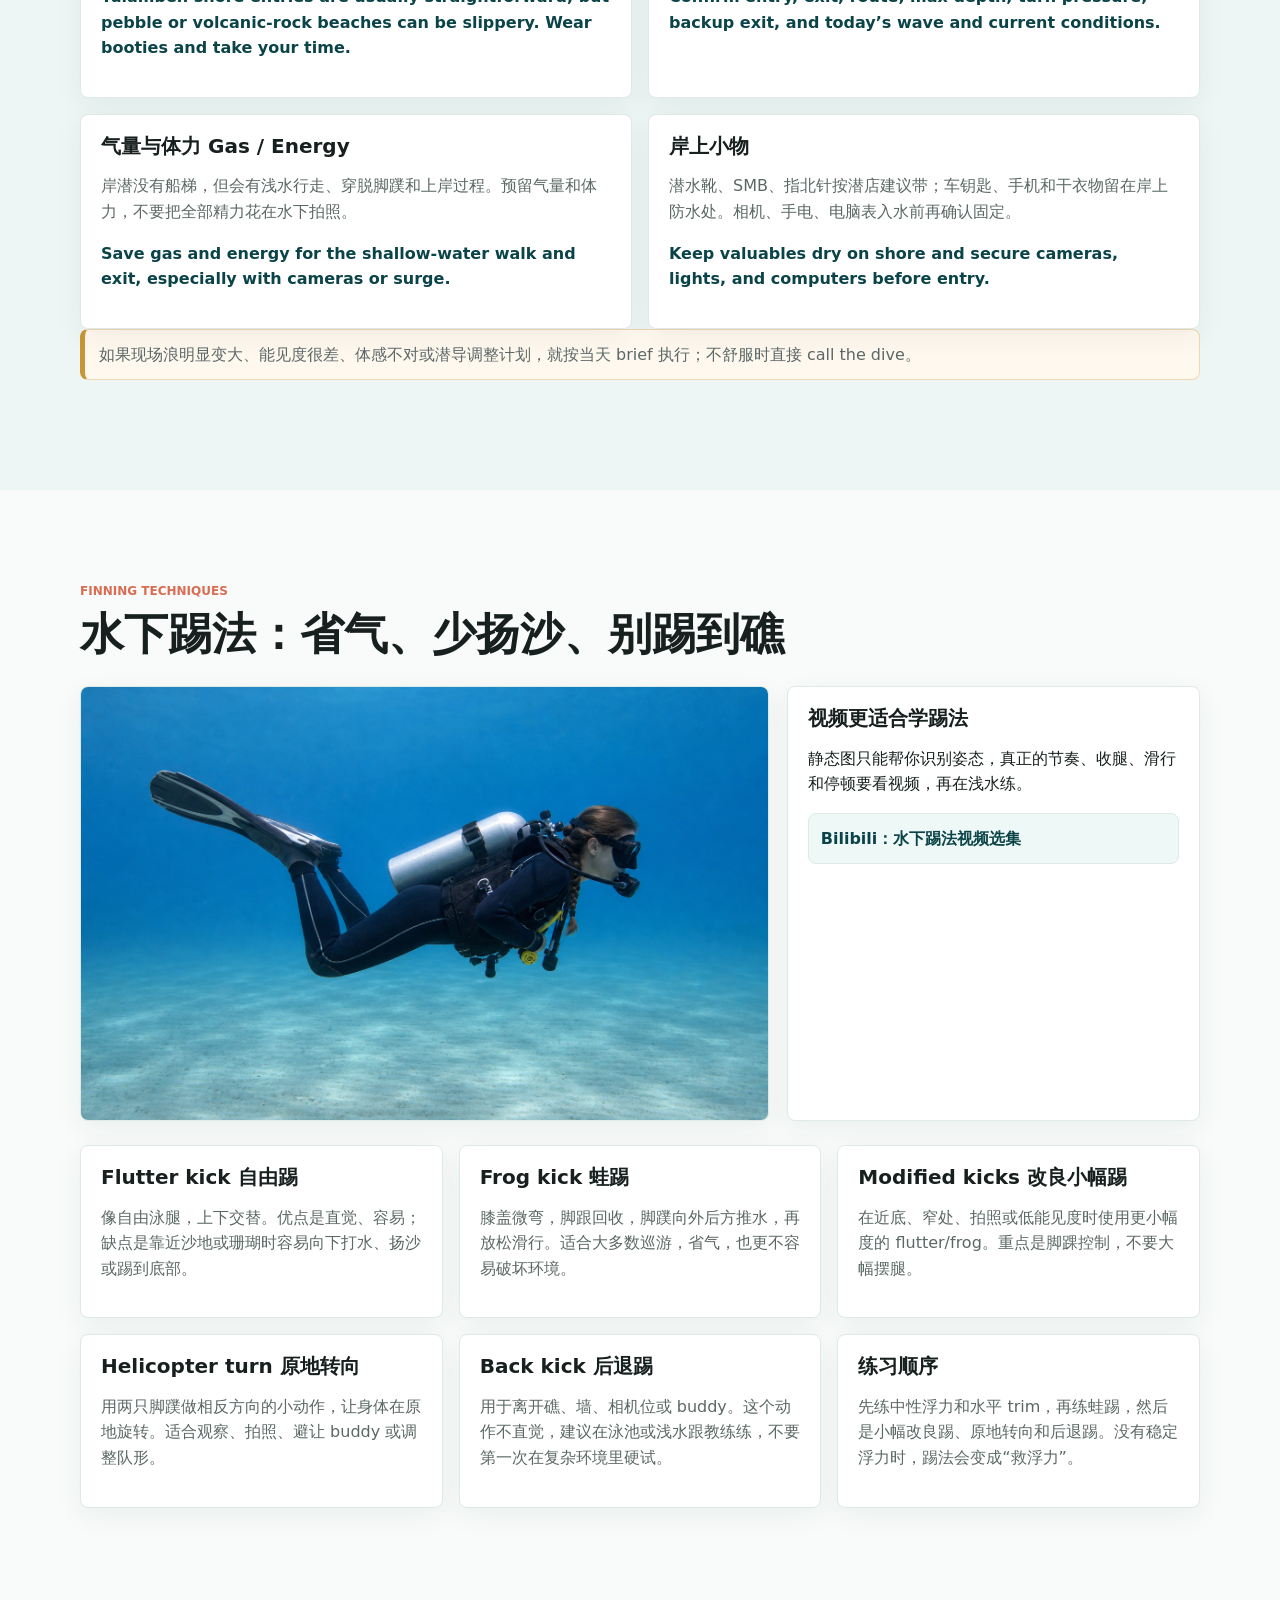
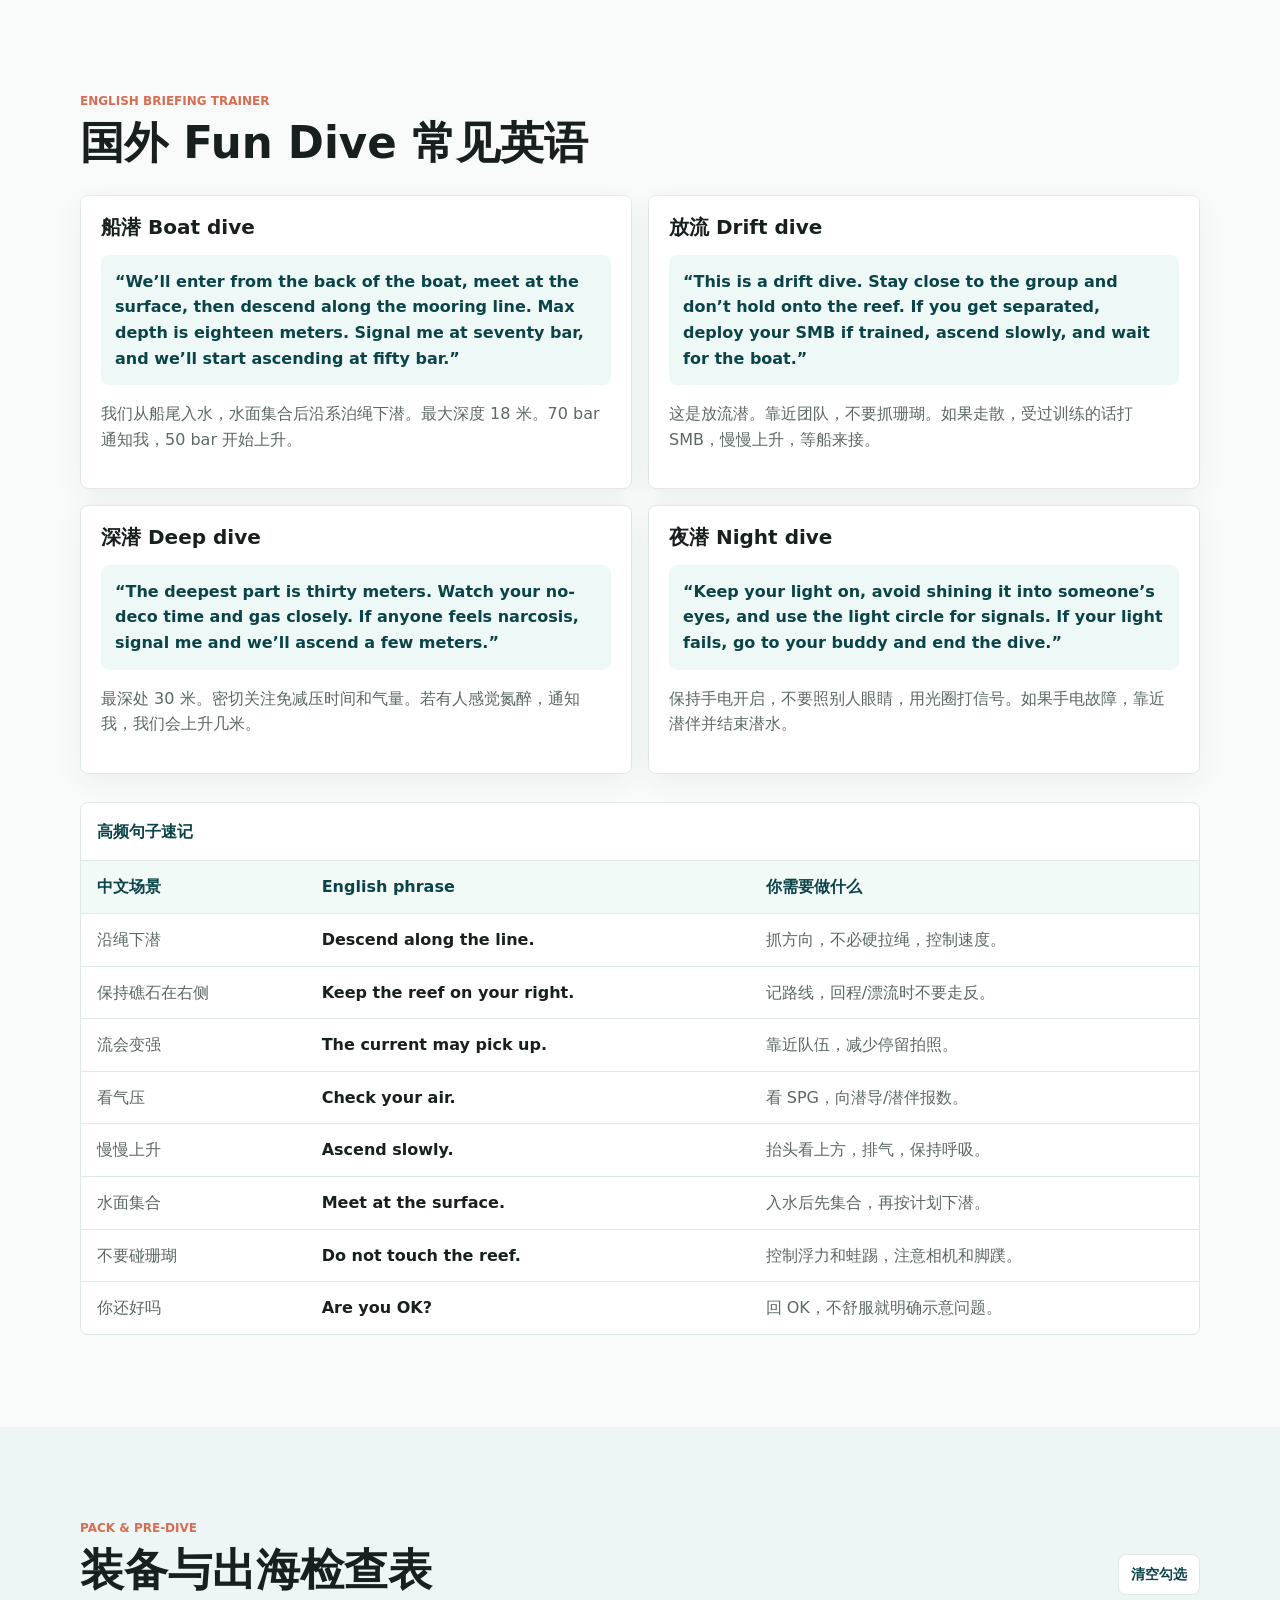
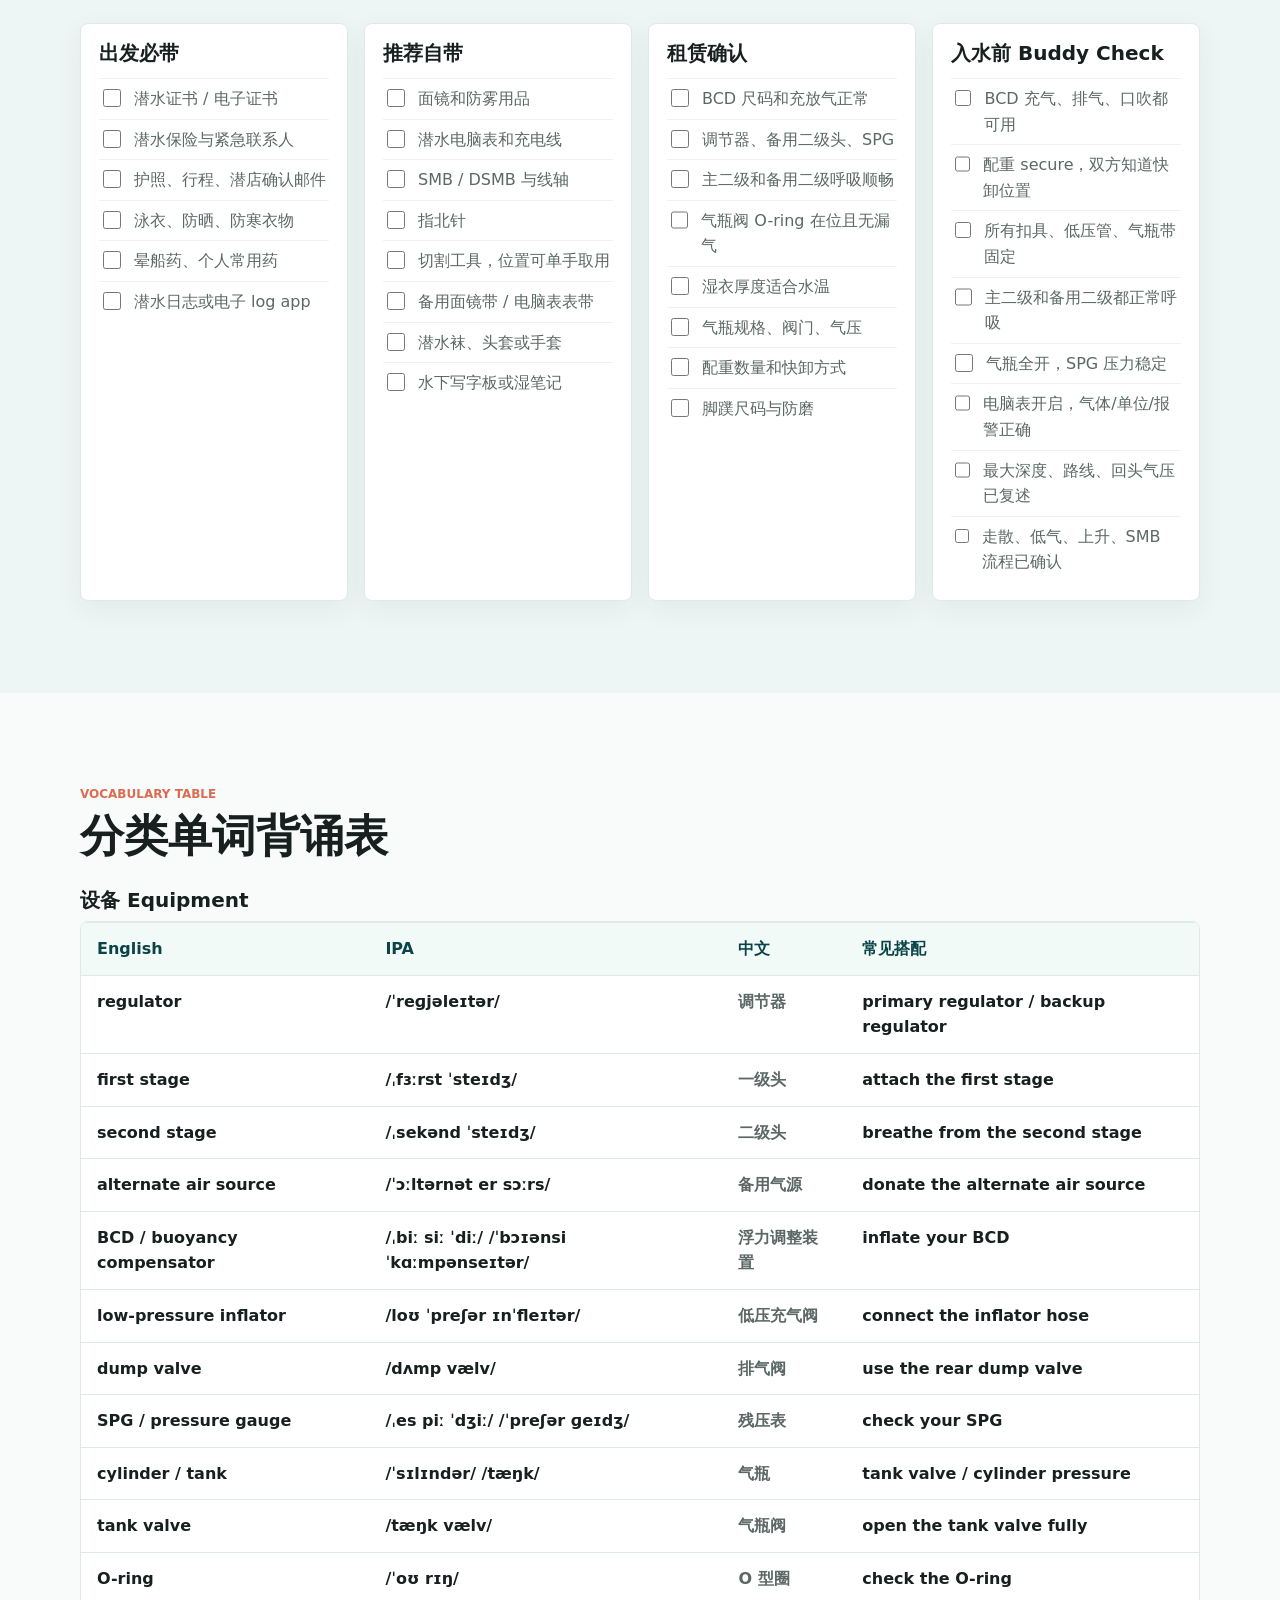
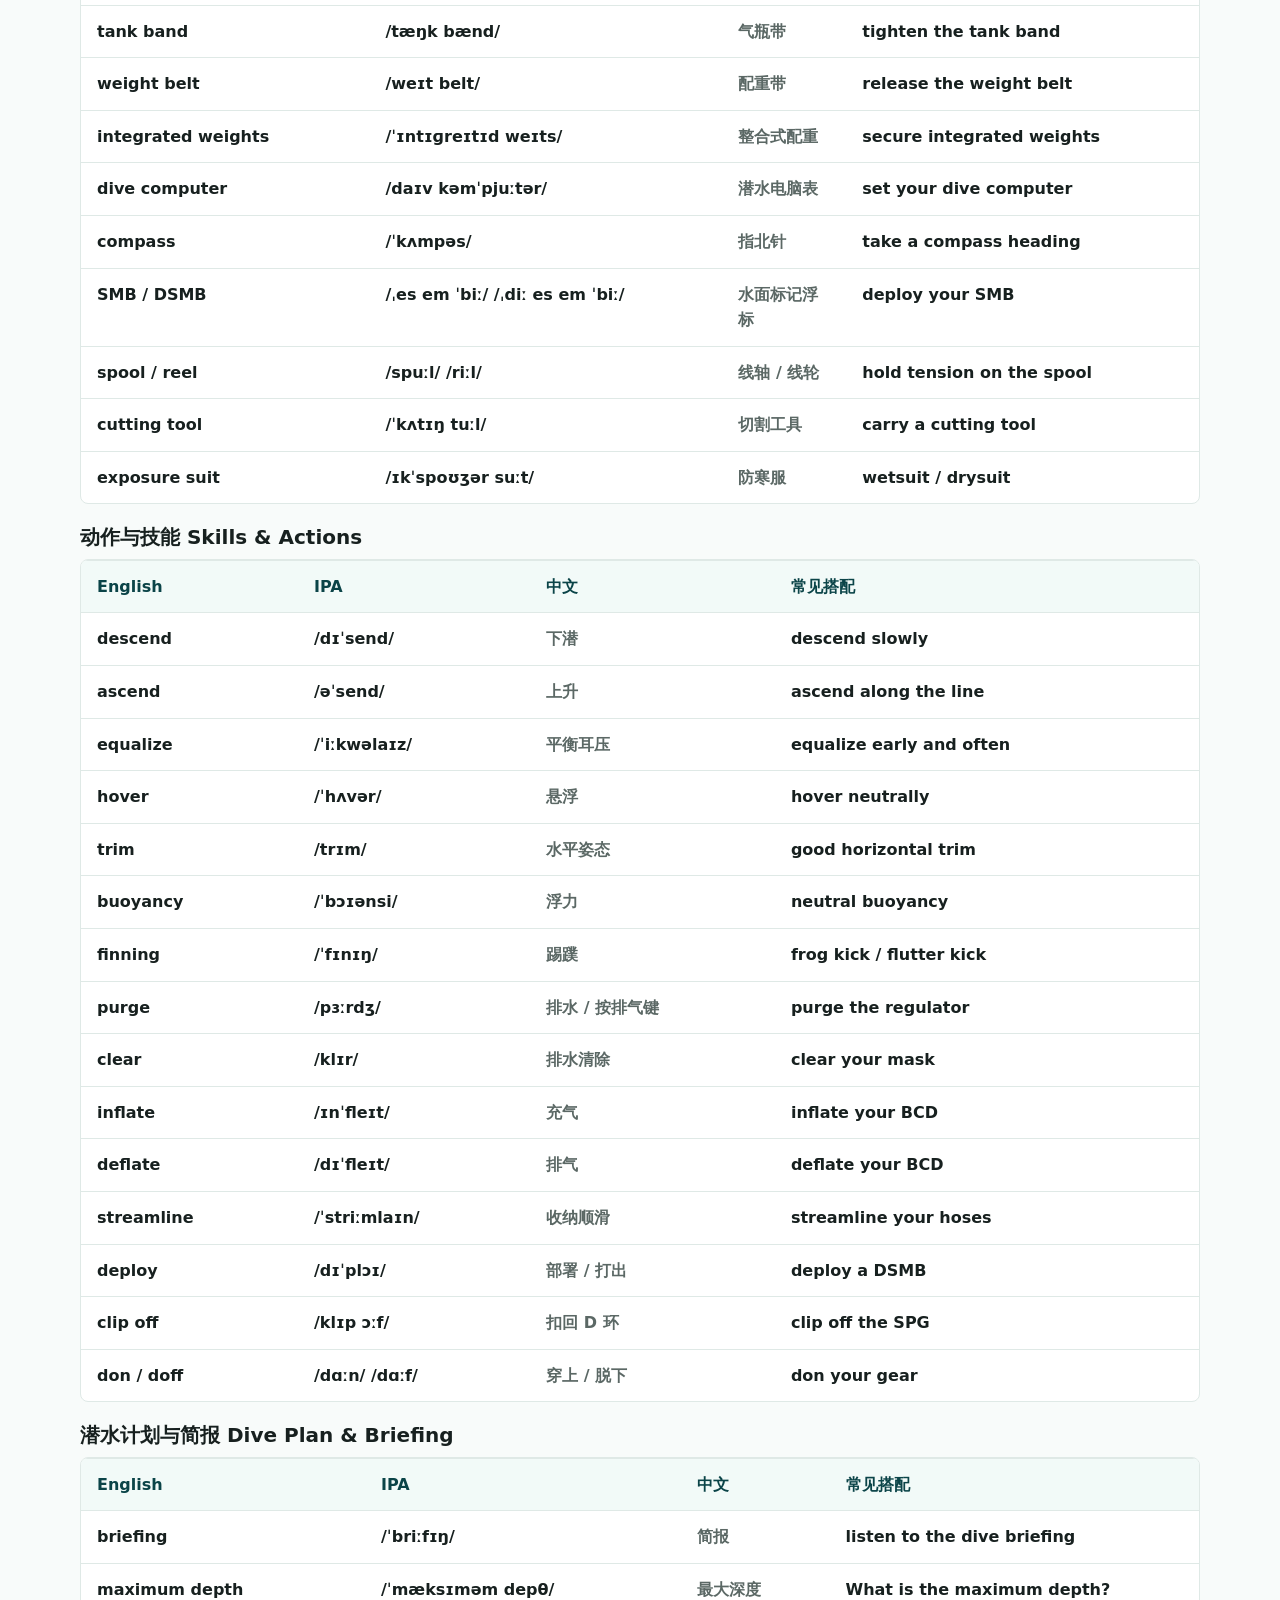
==== commit 5cadb755: "Clarify backplate-wing equipment video" ====
--- a/index.html
+++ b/index.html
@@ -282,7 +282,7 @@
             </ol>
             <div class="video-links">
               <a href="https://www.youtube.com/watch?v=hHkT1uWa2lY" target="_blank" rel="noopener noreferrer">YouTube：详细装备检查视频</a>
-              <a href="https://www.youtube.com/watch?v=LV7y_N1g608&amp;list=PL43iBRDB5Wa7dB0MkZh2HV0TQzQ5s5YC4&amp;index=18" target="_blank" rel="noopener noreferrer">YouTube：装备组装与检查视频</a>
+              <a href="https://www.youtube.com/watch?v=LV7y_N1g608&amp;list=PL43iBRDB5Wa7dB0MkZh2HV0TQzQ5s5YC4&amp;index=18" target="_blank" rel="noopener noreferrer">YouTube：背飞场景装备组装与检查视频</a>
             </div>
           </article>
         </div>
@@ -962,7 +962,7 @@
           <li><a href="https://blog.padi.com/scuba-diving-hand-signals/" target="_blank" rel="noopener noreferrer">PADI Scuba Diving Hand Signals</a></li>
           <li><a href="https://www.youtube.com/watch?v=SxcY16hhxSA&amp;list=PL43iBRDB5Wa7dB0MkZh2HV0TQzQ5s5YC4&amp;index=12" target="_blank" rel="noopener noreferrer">YouTube: Scuba hand signals walkthrough</a></li>
           <li><a href="https://www.youtube.com/watch?v=hHkT1uWa2lY" target="_blank" rel="noopener noreferrer">YouTube: Scuba equipment check walkthrough</a></li>
-          <li><a href="https://www.youtube.com/watch?v=LV7y_N1g608&amp;list=PL43iBRDB5Wa7dB0MkZh2HV0TQzQ5s5YC4&amp;index=18" target="_blank" rel="noopener noreferrer">YouTube: Scuba kit setup and buddy check</a></li>
+          <li><a href="https://www.youtube.com/watch?v=LV7y_N1g608&amp;list=PL43iBRDB5Wa7dB0MkZh2HV0TQzQ5s5YC4&amp;index=18" target="_blank" rel="noopener noreferrer">YouTube: Backplate-wing kit setup and buddy check</a></li>
           <li><a href="https://www.bilibili.com/video/BV1k1421k78s/?spm_id_from=333.337.search-card.all.click&amp;vd_source=6d837dbff6a8f5278089448973d971d2" target="_blank" rel="noopener noreferrer">Bilibili: 水下踢法视频选集</a></li>
           <li><a href="https://store.padi.com/en-gb/courses/peak-performance-buoyancy/p/60477-1B2C/" target="_blank" rel="noopener noreferrer">PADI Peak Performance Buoyancy</a></li>
           <li><a href="https://blog.padi.com/whats-the-difference-between-padi-open-water-diver-and-advanced-open-water/" target="_blank" rel="noopener noreferrer">PADI Open Water vs Advanced Open Water</a></li>
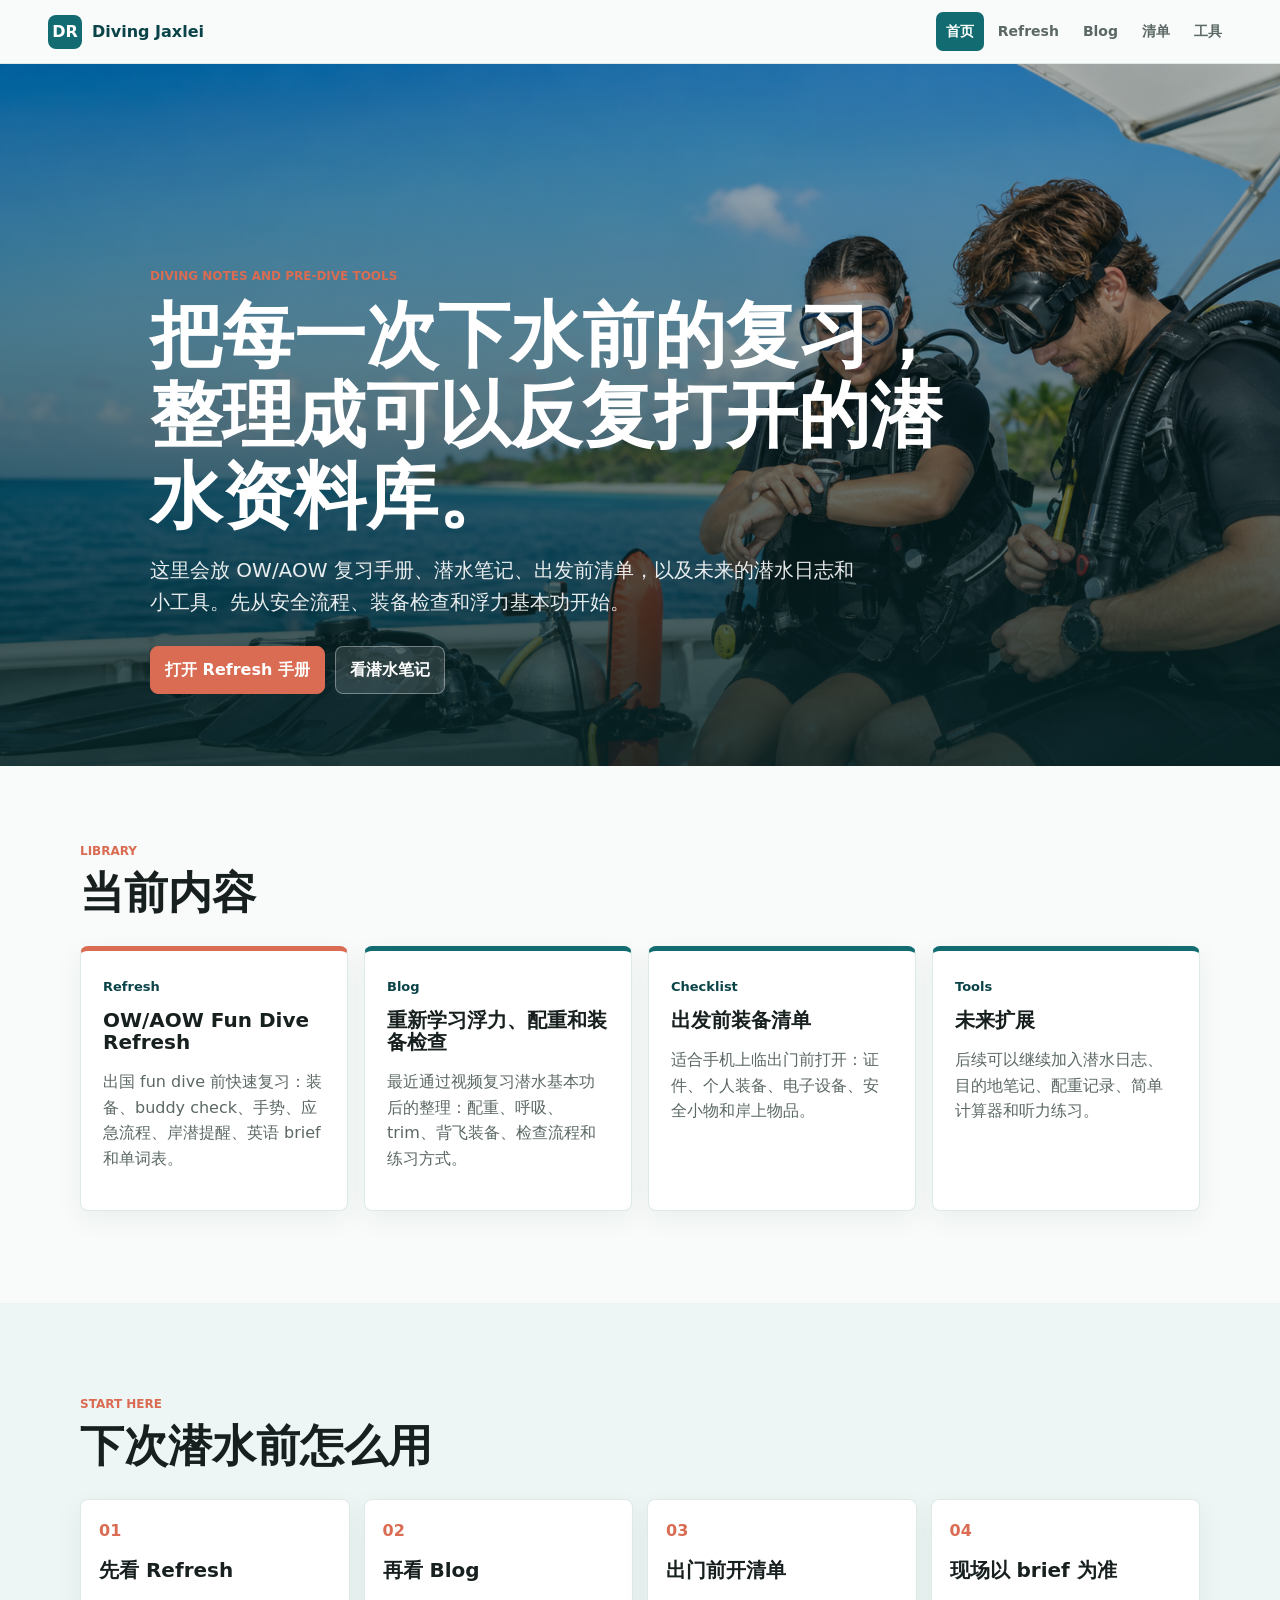
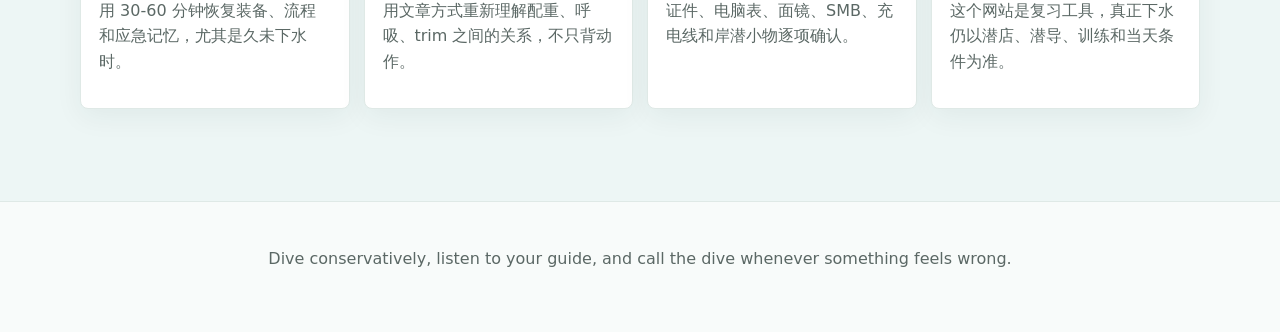
==== commit 7bccad65: "Add blog and multi-page navigation" ====
--- a/index.html
+++ b/index.html
@@ -3,975 +3,109 @@
   <head>
     <meta charset="utf-8" />
     <meta name="viewport" content="width=device-width, initial-scale=1" />
-    <title>OW + AOW Fun Dive Refresh</title>
+    <title>Diving Jaxlei</title>
     <meta
       name="description"
-      content="OW/AOW scuba diving refresh guide with Chinese-English dive briefing phrases, safety review, vocabulary, and gear checklist."
+      content="A personal scuba diving refresh library with OW/AOW review notes, diving blog posts, checklists, and future dive tools."
     />
     <link rel="stylesheet" href="styles.css" />
   </head>
   <body>
     <header class="site-header">
-      <a class="brand" href="#top" aria-label="Back to top">
+      <a class="brand" href="index.html" aria-label="Diving Jaxlei home">
         <span class="brand-mark">DR</span>
-        <span>Dive Refresh</span>
+        <span>Diving Jaxlei</span>
       </a>
       <nav class="top-nav" aria-label="Primary navigation">
-        <a href="#refresh">复习</a>
-        <a href="#equipment">装备</a>
-        <a href="#signals">手势</a>
-        <a href="#procedures">应急</a>
-        <a href="#shore">岸潜</a>
-        <a href="#finning">踢法</a>
-        <a href="#briefing">英语</a>
-        <a href="#checklist">清单</a>
-        <a href="#future">未来</a>
+        <a class="active" href="index.html">首页</a>
+        <a href="refresh.html">Refresh</a>
+        <a href="blog.html">Blog</a>
+        <a href="refresh.html#checklist">清单</a>
+        <a href="refresh.html#future">工具</a>
       </nav>
     </header>
 
     <main id="top">
-      <section class="hero">
-        <img src="assets/diving-refresher-hero.png" alt="Scuba divers preparing gear on a dive boat" />
-        <div class="hero-overlay" aria-hidden="true"></div>
-        <div class="hero-content">
-          <p class="eyebrow">OW + AOW / Fun Dive Refresher</p>
-          <h1>出国潜水前，把知识、英语和装备检查重新捋顺。</h1>
+      <section class="home-hero">
+        <img src="assets/diving-refresher-hero.png" alt="Scuba divers preparing gear before a dive" />
+        <div class="home-hero-overlay" aria-hidden="true"></div>
+        <div class="home-hero-content">
+          <p class="eyebrow">Diving notes and pre-dive tools</p>
+          <h1>把每一次下水前的复习，整理成可以反复打开的潜水资料库。</h1>
           <p>
-            一份给久未下水潜水员的手机友好复习页：先恢复安全流程，再练常见英文 brief，最后带着清单出门。
+            这里会放 OW/AOW 复习手册、潜水笔记、出发前清单，以及未来的潜水日志和小工具。先从安全流程、装备检查和浮力基本功开始。
           </p>
           <div class="hero-actions">
-            <a class="button primary" href="#quick">30 分钟快速复习</a>
-            <a class="button ghost" href="#checklist">打开装备清单</a>
+            <a class="button primary" href="refresh.html">打开 Refresh 手册</a>
+            <a class="button ghost" href="blog.html">看潜水笔记</a>
           </div>
         </div>
       </section>
 
-      <section class="notice">
-        <strong>安全边界：</strong>
-        这是一份复习工具，不替代教练复训、潜店简报、潜水电脑、训练机构标准或医生建议。已经一年没潜，建议预订
-        refresher / ReActivate / Scuba Skills Update，或把第一潜安排成浅水适应潜。
+      <section class="section home-section">
+        <div class="section-heading">
+          <p class="eyebrow">Library</p>
+          <h2>当前内容</h2>
+        </div>
+        <div class="portal-grid">
+          <a class="portal-card primary-card" href="refresh.html">
+            <span>Refresh</span>
+            <h3>OW/AOW Fun Dive Refresh</h3>
+            <p>出国 fun dive 前快速复习：装备、buddy check、手势、应急流程、岸潜提醒、英语 brief 和单词表。</p>
+          </a>
+
+          <a class="portal-card" href="blog-buoyancy-weighting-trim-review.html">
+            <span>Blog</span>
+            <h3>重新学习浮力、配重和装备检查</h3>
+            <p>最近通过视频复习潜水基本功后的整理：配重、呼吸、trim、背飞装备、检查流程和练习方式。</p>
+          </a>
+
+          <a class="portal-card" href="refresh.html#checklist">
+            <span>Checklist</span>
+            <h3>出发前装备清单</h3>
+            <p>适合手机上临出门前打开：证件、个人装备、电子设备、安全小物和岸上物品。</p>
+          </a>
+
+          <a class="portal-card" href="refresh.html#future">
+            <span>Tools</span>
+            <h3>未来扩展</h3>
+            <p>后续可以继续加入潜水日志、目的地笔记、配重记录、简单计算器和听力练习。</p>
+          </a>
+        </div>
       </section>
 
-      <section id="quick" class="section">
+      <section class="section alt">
         <div class="section-heading">
-          <p class="eyebrow">Pre-trip flow</p>
-          <h2>出发前 30-60 分钟复习顺序</h2>
+          <p class="eyebrow">Start here</p>
+          <h2>下次潜水前怎么用</h2>
         </div>
         <div class="timeline">
           <article>
             <span>01</span>
-            <h3>先确认自己适合下水</h3>
-            <p>睡眠、饮酒、感冒鼻塞、药物、晕船、耳压史、近期病史都要诚实评估。若身体不舒服，取消比硬撑更专业。</p>
-            <p class="en">Check fitness to dive: sleep, alcohol, congestion, medication, seasickness, ear issues, and recent illness.</p>
+            <h3>先看 Refresh</h3>
+            <p>用 30-60 分钟恢复装备、流程和应急记忆，尤其是久未下水时。</p>
           </article>
           <article>
             <span>02</span>
-            <h3>复习生命支持装备</h3>
-            <p>BCD、调节器、备用二级头、气瓶阀、SPG、电脑表、配重和快卸位置。任何异常都要在入水前解决。</p>
-            <p class="en">Review your life-support equipment before entry. Fix any issue before you get in.</p>
+            <h3>再看 Blog</h3>
+            <p>用文章方式重新理解配重、呼吸、trim 之间的关系，不只背动作。</p>
           </article>
           <article>
             <span>03</span>
-            <h3>听懂潜水计划</h3>
-            <p>最大深度、路线、流向、回头气压、低气气压、集合点、上升方式、走散流程、紧急信号。</p>
-            <p class="en">Understand max depth, route, current, turn pressure, low-air pressure, exit, ascent, lost-buddy procedure, and emergency signals.</p>
+            <h3>出门前开清单</h3>
+            <p>证件、电脑表、面镜、SMB、充电线和岸潜小物逐项确认。</p>
           </article>
           <article>
             <span>04</span>
-            <h3>水下慢一点</h3>
-            <p>慢下潜、慢踢、慢上升。用呼吸微调浮力，常看电脑表和气压表，跟潜伴保持近距离。</p>
-            <p class="en">Descend slowly, fin slowly, ascend slowly. Check your computer and SPG often, and stay close to your buddy.</p>
+            <h3>现场以 brief 为准</h3>
+            <p>这个网站是复习工具，真正下水仍以潜店、潜导、训练和当天条件为准。</p>
           </article>
         </div>
-      </section>
-
-      <section id="refresh" class="section alt">
-        <div class="section-heading with-tools">
-          <div>
-            <p class="eyebrow">Knowledge cards</p>
-            <h2>OW / AOW 重点复习</h2>
-          </div>
-          <div class="tool-row" role="group" aria-label="Display controls">
-            <button class="seg active" data-lang="both">中英</button>
-            <button class="seg" data-lang="zh">中文</button>
-            <button class="seg" data-lang="en">English</button>
-          </div>
-        </div>
-
-        <div class="cards">
-          <article class="knowledge-card">
-            <div class="card-icon">B</div>
-            <h3>浮力、配重与 Trim</h3>
-            <p class="zh">目标不是“能沉下去”，而是穿当前装备、当前气瓶和当前盐度时，可以在安全停留深度轻松中性悬浮。下潜时少量充放气，水下主要用呼吸微调。</p>
-            <p class="en">The goal is not simply to sink. You should be able to hover neutrally at safety-stop depth with your current kit, cylinder, and water conditions. Use small BCD adjustments and fine-tune with breathing.</p>
-            <ul>
-              <li>检查：入水后先确认配重、姿态、BCD 充放气。</li>
-              <li>口令：<span class="phrase">“I need more weight.” / “I feel overweighted.”</span></li>
-            </ul>
-          </article>
-
-          <article class="knowledge-card">
-            <div class="card-icon">E</div>
-            <h3>耳压平衡</h3>
-            <p class="zh">下潜前就开始平衡，不要等到痛。失败时停住、上升一点、重新尝试。鼻塞或无法平衡时不要硬下。</p>
-            <p class="en">Equalize early and often, before discomfort. If it does not work, stop, ascend slightly, and try again. Do not force a descent when congested or unable to equalize.</p>
-            <ul>
-              <li>手势：指耳朵，表示耳压问题。</li>
-              <li>口令：<span class="phrase">“I can’t equalize.” / “Can we descend more slowly?”</span></li>
-            </ul>
-          </article>
-
-          <article class="knowledge-card">
-            <div class="card-icon">G</div>
-            <h3>气量管理</h3>
-            <p class="zh">潜前确认回头气压、低气提醒和上船/出水最低气压。水下固定频率看 SPG，不要等潜导问才发现自己低气。</p>
-            <p class="en">Confirm turn pressure, low-air signal, and minimum pressure for surfacing before the dive. Check your SPG frequently instead of waiting for the guide to ask.</p>
-            <ul>
-              <li>常见：70 bar / 1000 psi 通知，50 bar / 700 psi 结束或准备结束，按潜店 brief 为准。</li>
-              <li>口令：<span class="phrase">“I’m at seventy bar.” / “I’m low on air.”</span></li>
-            </ul>
-          </article>
-
-          <article class="knowledge-card">
-            <div class="card-icon">D</div>
-            <h3>深度、NDL 与电脑表</h3>
-            <p class="zh">AOW 常见深度更深，免减压时间会明显变短。潜水电脑只辅助决策，不替代保守计划；全程不要超过证书、经验和当天 brief 的限制。</p>
-            <p class="en">On deeper AOW-style dives, no-decompression limits shorten quickly. A dive computer supports decisions but does not replace conservative planning. Stay within your certification, experience, and the dive briefing.</p>
-            <ul>
-              <li>检查：单位、气体模式、报警、保守度、电量。</li>
-              <li>口令：<span class="phrase">“What is the max depth?” / “What is the no-deco limit?”</span></li>
-            </ul>
-          </article>
-
-          <article class="knowledge-card">
-            <div class="card-icon">A</div>
-            <h3>上升与安全停留</h3>
-            <p class="zh">上升要慢，保持呼吸，不憋气。接近 5 米时更要控制浮力，做安全停留，并注意船只、浪、流和 SMB 要求。</p>
-            <p class="en">Ascend slowly and keep breathing. Control buoyancy carefully near 5 meters, complete the safety stop, and follow the guide’s SMB and boat-safety instructions.</p>
-            <ul>
-              <li>常见：3 minutes at 5 meters。</li>
-              <li>口令：<span class="phrase">“We’ll do a three-minute safety stop at five meters.”</span></li>
-            </ul>
-          </article>
-
-          <article class="knowledge-card">
-            <div class="card-icon">N</div>
-            <h3>导航与跟队</h3>
-            <p class="zh">下水前记住路线、岸/船方向、礁石在左还是右、转折点和集合点。水下不要只盯相机，定期看潜导、潜伴、深度和方向。</p>
-            <p class="en">Before entry, remember the route, boat or shore direction, reef side, turning points, and meeting point. Underwater, keep checking guide, buddy, depth, and direction.</p>
-            <ul>
-              <li>AOW 导航复习：指北针方向、自然导航、回程路线。</li>
-              <li>口令：<span class="phrase">“Keep the reef on your right.” / “Follow the wall.”</span></li>
-            </ul>
-          </article>
-
-          <article class="knowledge-card">
-            <div class="card-icon">C</div>
-            <h3>水流、放流与 SMB</h3>
-            <p class="zh">有流时不要逆流硬顶。确认是 mooring line 下潜、negative entry，还是跟流漂。放流潜要确认谁打 SMB、什么时候打、走散后怎么上升。</p>
-            <p class="en">In current, do not fight it unnecessarily. Confirm whether you descend on a mooring line, make a negative entry, or drift with the current. Know who deploys the SMB and the lost-buddy procedure.</p>
-            <ul>
-              <li>口令：<span class="phrase">“The current may pick up near the corner.” / “Stay together on the descent.”</span></li>
-            </ul>
-          </article>
-
-          <article class="knowledge-card">
-            <div class="card-icon">P</div>
-            <h3>异常处理</h3>
-            <p class="zh">面镜进水、调节器脱落、抽筋、耳压问题、低气、走散，都要先停住、呼吸、思考、行动。走散通常搜索约一分钟，然后按 brief 安全上升。</p>
-            <p class="en">For mask leaks, regulator recovery, cramps, equalization issues, low air, or separation: stop, breathe, think, act. For a lost buddy, the common plan is to search briefly, then ascend safely as briefed.</p>
-            <ul>
-              <li>口令：<span class="phrase">“I have a problem.” / “I lost my buddy.” / “I don’t feel well.”</span></li>
-            </ul>
-          </article>
-        </div>
-      </section>
-
-      <section id="equipment" class="section">
-        <div class="section-heading">
-          <p class="eyebrow">Equipment function checks</p>
-          <h2>装备检查：不要只看“带没带”，要看“能不能工作”</h2>
-        </div>
-
-        <div class="photo-split">
-          <figure class="real-photo gear-annotated">
-            <div class="gear-map">
-              <img src="assets/gear-check-annotated-base.png" alt="Assembled scuba BCD, cylinder, regulator hoses, SPG and alternate second stage with labels" />
-              <svg class="gear-overlay" viewBox="0 0 1672 941" aria-hidden="true">
-                <defs>
-                  <filter id="labelShadow" x="-20%" y="-20%" width="140%" height="140%">
-                    <feDropShadow dx="0" dy="6" stdDeviation="5" flood-color="#102c30" flood-opacity="0.24" />
-                  </filter>
-                </defs>
-                <g class="anno">
-                  <line x1="790" y1="66" x2="977" y2="116" />
-                  <circle cx="977" cy="116" r="8" />
-                  <rect x="625" y="32" width="174" height="58" rx="8" />
-                  <text x="640" y="58">一级头</text>
-                  <text x="640" y="80" class="en-label">First stage</text>
-                </g>
-                <g class="anno">
-                  <line x1="1418" y1="210" x2="1128" y2="348" />
-                  <circle cx="1128" cy="348" r="8" />
-                  <rect x="1400" y="160" width="130" height="58" rx="8" />
-                  <text x="1415" y="186">气瓶</text>
-                  <text x="1415" y="208" class="en-label">Cylinder</text>
-                </g>
-                <g class="anno">
-                  <line x1="180" y1="282" x2="830" y2="520" />
-                  <circle cx="830" cy="520" r="8" />
-                  <rect x="62" y="225" width="176" height="58" rx="8" />
-                  <text x="78" y="251">低压充气管</text>
-                  <text x="78" y="273" class="en-label">LPI hose</text>
-                </g>
-                <g class="anno">
-                  <line x1="312" y1="486" x2="535" y2="535" />
-                  <circle cx="535" cy="535" r="8" />
-                  <rect x="80" y="440" width="220" height="58" rx="8" class="gold" />
-                  <text x="96" y="466">备用二级头</text>
-                  <text x="96" y="488" class="en-label">Alternate second stage</text>
-                </g>
-                <g class="anno">
-                  <line x1="1318" y1="762" x2="812" y2="820" />
-                  <circle cx="812" cy="820" r="8" />
-                  <rect x="1272" y="710" width="162" height="58" rx="8" />
-                  <text x="1288" y="736">主二级头</text>
-                  <text x="1288" y="758" class="en-label">Primary second stage</text>
-                </g>
-                <g class="anno">
-                  <line x1="210" y1="790" x2="548" y2="781" />
-                  <circle cx="548" cy="781" r="8" />
-                  <rect x="72" y="748" width="124" height="58" rx="8" />
-                  <text x="88" y="774">残压表</text>
-                  <text x="88" y="796" class="en-label">SPG</text>
-                </g>
-                <g class="anno">
-                  <line x1="958" y1="332" x2="764" y2="392" />
-                  <circle cx="764" cy="392" r="8" />
-                  <rect x="962" y="274" width="160" height="58" rx="8" />
-                  <text x="978" y="300">BCD / 气囊</text>
-                  <text x="978" y="322" class="en-label">Buoyancy</text>
-                </g>
-                <g class="anno">
-                  <line x1="310" y1="650" x2="660" y2="625" />
-                  <circle cx="660" cy="625" r="8" />
-                  <rect x="88" y="620" width="172" height="58" rx="8" />
-                  <text x="104" y="646">扣具 / 快卸</text>
-                  <text x="104" y="668" class="en-label">Releases</text>
-                </g>
-                <g class="anno">
-                  <line x1="1364" y1="566" x2="990" y2="662" />
-                  <circle cx="990" cy="662" r="8" />
-                  <rect x="1346" y="510" width="136" height="58" rx="8" />
-                  <text x="1362" y="536">配重袋</text>
-                  <text x="1362" y="558" class="en-label">Weight pocket</text>
-                </g>
-              </svg>
-            </div>
-            <figcaption>标注图用于识别常见休闲装备部件。不同 BCD 的备用二级、SPG、配重袋和快卸位置可能不同，入水前按实际装备逐项摸到并测试。</figcaption>
-          </figure>
-          <article class="photo-notes">
-            <h3>穿上后从上到下复查</h3>
-            <ol>
-              <li><strong>气瓶阀和一级头：</strong>气瓶阀全开，一级头固定，接口无连续漏气。</li>
-              <li><strong>主二级和备用二级：</strong>都能吸气；备用二级位置可见、可单手拿到。</li>
-              <li><strong>低压充气管：</strong>连接牢，按下能充气，松手不持续自充。</li>
-              <li><strong>SPG：</strong>能读数、压力稳定，管线收纳后仍能取出查看。</li>
-              <li><strong>BCD 扣具和气瓶带：</strong>肩扣、胸扣、腰扣、气瓶带都固定；湿水后气瓶带再拉紧。</li>
-              <li><strong>配重：</strong>数量正确，左右平衡，快卸方向 buddy 知道。</li>
-            </ol>
-            <div class="video-links">
-              <a href="https://www.youtube.com/watch?v=hHkT1uWa2lY" target="_blank" rel="noopener noreferrer">YouTube：详细装备检查视频</a>
-              <a href="https://www.youtube.com/watch?v=LV7y_N1g608&amp;list=PL43iBRDB5Wa7dB0MkZh2HV0TQzQ5s5YC4&amp;index=18" target="_blank" rel="noopener noreferrer">YouTube：背飞场景装备组装与检查视频</a>
-            </div>
-          </article>
-        </div>
-
-        <div class="procedure-grid">
-          <article class="procedure-card">
-            <h3>1. 气瓶 Cylinder</h3>
-            <ol>
-              <li>看压力：满瓶压力是否符合潜店标准，SPG 指针是否稳定。</li>
-              <li>看日期：目视检查 / 水压测试是否在当地规则允许范围内。</li>
-              <li>看阀门：O-ring 是否在位、无明显破损；开阀前让 SPG 背向自己。</li>
-              <li>听和闻：开阀后听漏气声，闻是否有异常油味、焦味或异味。</li>
-            </ol>
-            <p class="en">Check pressure, inspection dates, valve O-ring, leaks, and any unusual smell from the gas.</p>
-          </article>
-
-          <article class="procedure-card">
-            <h3>2. BCD / Wing</h3>
-            <ol>
-              <li>低压充气：按 inflator，确认能充气且不会自动持续充气。</li>
-              <li>排气：肩部排气、后排气、口吹排气都测试；确认拉绳没有缠住。</li>
-              <li>保气：充满后轻压气囊，听是否漏气。</li>
-              <li>气瓶带：湿水后再拉紧，确认气瓶不会滑出。</li>
-            </ol>
-            <p class="en">Inflate, deflate through every dump valve, orally inflate, check for leaks, and secure the tank band.</p>
-          </article>
-
-          <article class="procedure-card">
-            <h3>3. 调节器 Regulator</h3>
-            <ol>
-              <li>主二级：吸 2-3 口，呼吸顺畅；轻按 purge，回弹正常。</li>
-              <li>备用二级：位置可见、可拿到、能正常呼吸。</li>
-              <li>管线：没有严重老化、裂纹、扭结；接口无连续气泡。</li>
-              <li>入水后复查：在水面再吸主二级和备用二级，确认没有进水。</li>
-            </ol>
-            <p class="en">Breathe from both second stages, check purge, hose routing, mouthpieces, and leaks.</p>
-          </article>
-
-          <article class="procedure-card">
-            <h3>4. 配重与快卸 Weights & Releases</h3>
-            <ol>
-              <li>配重数量：和上次相同装备/盐度/气瓶记录比对。</li>
-              <li>配重位置：左右平衡，能帮助水平 trim。</li>
-              <li>快卸路径：你和 buddy 都知道怎么一拉释放，不被肩带或扣具压住。</li>
-              <li>水面正浮力：入水前 BCD 部分充气，出水前水面充分充气。</li>
-            </ol>
-            <p class="en">Confirm amount, balance, ditching method, and that both divers know each other’s release system.</p>
-          </article>
-
-          <article class="procedure-card">
-            <h3>5. 电脑表 / 仪表 Computer & Gauges</h3>
-            <ol>
-              <li>单位：米/英尺、bar/psi，避免听 brief 时混淆。</li>
-              <li>气体：Air / Nitrox 百分比、MOD、PO2、保守度。</li>
-              <li>报警：深度、时间、上升速度、NDL、电量。</li>
-              <li>团队一致：同伴之间确认最大深度、回头气压和上升规则，不让电脑表把团队“拆开”。</li>
-            </ol>
-            <p class="en">Set units, gas mix, alarms, conservatism, battery, and agree on team limits before entering.</p>
-          </article>
-
-          <article class="procedure-card">
-            <h3>6. SMB / Spool / Cutting Tool</h3>
-            <ol>
-              <li>SMB：能打开、能充气、OPV 正常，颜色醒目。</li>
-              <li>线轴：线无乱结，双头钩可操作，知道如何避免缠绕。</li>
-              <li>切割工具：可单手取用，位置固定，不会挂到线。</li>
-              <li>先问清楚：谁打 SMB、什么时候打、走散后是否需要打。</li>
-            </ol>
-            <p class="en">Check marker, spool, clips, cutting tool, and the SMB plan before a drift or boat dive.</p>
-          </article>
-        </div>
-      </section>
-
-      <section id="signals" class="section">
-        <div class="section-heading">
-          <p class="eyebrow">Underwater communication</p>
-          <h2>水下手势：慢、清楚、要确认</h2>
-        </div>
-
-        <div class="source-note">图片参考自本地 GUE `Underwater-Communication-EN.pdf` 抽取资料；不同训练体系可能有细节差异，出海前以潜店 brief 和团队约定为准。</div>
-
-        <div class="video-links section-video-links">
-          <a href="https://www.youtube.com/watch?v=SxcY16hhxSA&amp;list=PL43iBRDB5Wa7dB0MkZh2HV0TQzQ5s5YC4&amp;index=12" target="_blank" rel="noopener noreferrer">YouTube：完整水下手势视频</a>
-        </div>
-
-        <div class="signal-grid">
-          <article class="signal-card">
-            <img src="assets/signals/ok.png" alt="OK hand signal" />
-            <h3>OK / 还好吗</h3>
-            <p>拇指和食指成圈。作为问题时要回答；不 OK 时不要硬回 OK，直接指出问题。</p>
-          </article>
-          <article class="signal-card">
-            <img src="assets/signals/thumb-up-end-dive.png" alt="Thumb up signal for ending the dive or ascending" />
-            <h3>Thumb up / 结束潜水</h3>
-            <p>拇指向上是 call the dive / ascend，不是“赞”。任何人打出后，团队应结束潜水并开始退出/上升。</p>
-          </article>
-          <article class="signal-card">
-            <img src="assets/signals/thumb-down-descend.png" alt="Thumb down signal for descending" />
-            <h3>Thumb down / 下潜</h3>
-            <p>拇指向下表示下潜或去更深深度；确认耳压和团队状态后再继续。</p>
-          </article>
-          <article class="signal-card">
-            <img src="assets/signals/closed-fist-stop.png" alt="Closed fist stop or hold signal" />
-            <h3>Stop / 停住</h3>
-            <p>GUE 常用闭拳朝向对方表示 stop/hold；开放水域也常见张开手掌。这个指令必须回应确认。</p>
-          </article>
-          <article class="signal-card emergency">
-            <img src="assets/signals/out-of-gas.png" alt="Out of gas emergency signal, hand slashing across throat" />
-            <h3>Out of gas / 没气</h3>
-            <p>手横切喉咙。这是紧急信号，收到后立刻捐气或提供备用气源。</p>
-          </article>
-          <article class="signal-card warning">
-            <img src="assets/signals/low-on-gas.png" alt="Low on gas hand signal, fist tapping chest" />
-            <h3>Low on gas / 气量低</h3>
-            <p>拳头轻敲胸前，表示气量低但不是已经没气。随后报气压或准备结束潜水。</p>
-          </article>
-          <article class="signal-card warning">
-            <img src="assets/signals/give-me-gas.png" alt="Give me gas hand signal near the regulator" />
-            <h3>Give me gas / 给我气</h3>
-            <p>手指靠近正在呼吸的调节器，表示需要共享气体。和 low gas、out of gas 分清楚。</p>
-          </article>
-          <article class="signal-card">
-            <img src="assets/signals/ear-equalize.png" alt="Equalization or ear problem signal" />
-            <h3>Ear / 耳压问题</h3>
-            <p>指向耳朵。停止下潜，上升一点，重新平衡；疼痛就终止下潜。</p>
-          </article>
-          <article class="signal-card">
-            <img src="assets/signals/slow-down.png" alt="Slow down or calm down hand signal" />
-            <h3>Slow down / 慢一点</h3>
-            <p>手掌向下，轻微上下压。用于放慢游速、稳定呼吸、安抚紧张潜水员。</p>
-          </article>
-        </div>
-
-        <div class="brief-grid compact">
-          <article class="brief-card">
-            <h3>沟通规则</h3>
-            <p>先拿到对方注意，再在视野中央慢慢做手势。不要用很小、很快的动作；对方看不懂时，重复、简化，或者用写字板。</p>
-            <p class="en">Get attention first, establish eye contact, signal slowly in the diver’s field of view, and confirm understanding.</p>
-          </article>
-          <article class="brief-card">
-            <h3>灯光沟通</h3>
-            <p>夜潜或低能见度时，灯光不要照眼睛。慢圈通常表示 OK，左右晃动表示注意，快速乱晃才是紧急求助。</p>
-            <p class="en">Avoid shining into eyes. Slow circle can mean OK; a deliberate side-to-side movement asks for attention; rapid movement signals emergency.</p>
-          </article>
-        </div>
-      </section>
-
-      <section id="procedures" class="section alt">
-        <div class="section-heading">
-          <p class="eyebrow">Buddy, team, emergencies</p>
-          <h2>Buddy Check 与常见应急流程</h2>
-        </div>
-
-        <div class="flow-panels">
-          <article class="flow-panel emphasis">
-            <h3>入水前顺序：BWRAF + 简化 GUE EDGE</h3>
-            <div class="flow-steps">
-              <p><strong>B - BCD：</strong>互相操作充气、排气、口吹；确认低压管连接、气瓶带稳固、入水前有正浮力。</p>
-              <p><strong>W - Weights：</strong>配重数量、左右平衡、快卸方向；双方都能找到对方快卸。</p>
-              <p><strong>R - Releases：</strong>肩扣、胸扣、腰扣、气瓶带、附件扣具；知道紧急时先解哪里。</p>
-              <p><strong>A - Air：</strong>主二级和备用二级都吸气；看 SPG 是否随呼吸明显掉压；确认气瓶阀全开。</p>
-              <p><strong>F - Final：</strong>面镜、脚蹼、电脑表、SMB、相机、灯、切割工具；问一句 “Anything missing?”</p>
-            </div>
-            <p class="callout">简化 GUE EDGE：Goal 目标、Unified team 角色、Equipment 装备匹配、Exposure 深度/时间、Deco/Ascent 上升方案、Gas 气体策略、Environment 环境风险。</p>
-          </article>
-
-          <article class="flow-panel">
-            <h3>走散 Lost buddy</h3>
-            <ol>
-              <li>立刻停下，稳定浮力和呼吸，原地 360 度慢慢找：上、下、左、右、后方、气泡、灯光。</li>
-              <li>按潜前约定搜索约 1 分钟；不要越游越远。</li>
-              <li>没找到就按 brief 慢速上升；有训练且需要时打 SMB。</li>
-              <li>水面建立正浮力，寻找 buddy / 潜导 / 船，必要时大声呼救或挥 SMB。</li>
-              <li>不要私自重新下潜找人，除非潜店/船长/救援流程明确要求。</li>
-            </ol>
-            <p class="en">Stop, breathe, search briefly, ascend as briefed, establish positive buoyancy, signal on the surface.</p>
-          </article>
-
-          <article class="flow-panel">
-            <h3>低气 / 没气 Low on air / Out of air</h3>
-            <ol>
-              <li>低气时提前报：70 bar / 1000 psi 或按 brief；不要等到真的没气。</li>
-              <li>没气时：做 out-of-air 手势，靠近 buddy，拿备用气源，建立接触。</li>
-              <li>确认双方 OK 后，开始受控上升；供气者控制路线，受气者控制呼吸和浮力。</li>
-              <li>能做安全停留就做；气量、环境或压力不允许时，按训练和电脑表/潜导要求优先安全出水。</li>
-            </ol>
-            <p class="en">Signal early, share gas, make contact, stabilize, and ascend together under control.</p>
-          </article>
-
-          <article class="flow-panel">
-            <h3>紧急上升 Emergency ascent / CESA</h3>
-            <ol>
-              <li>首选永远是找 buddy 共享气体或使用冗余气源。</li>
-              <li>没有可用气源时，保持调节器在嘴里，持续缓慢吐气，抬头看上方。</li>
-              <li>控制速度，不憋气；上升中排 BCD 气，避免越升越快。</li>
-              <li>到水面立刻建立正浮力：充 BCD，必要时丢可弃配重。</li>
-              <li>任何紧急上升、失控上升、疑似 DCS/肺过压风险，结束当天潜水并寻求专业医疗/DAN 支持。</li>
-            </ol>
-            <p class="en">Keep the regulator in, exhale continuously, control buoyancy, ascend slowly, and establish positive buoyancy at the surface.</p>
-          </article>
-
-          <article class="flow-panel">
-            <h3>调节器 Free-flow / 漏气</h3>
-            <ol>
-              <li>保持二级头在嘴边，从气泡流旁边吸气；不要惊慌拔掉所有气源。</li>
-              <li>通知 buddy / 潜导，结束潜水并开始受控上升。</li>
-              <li>如果是备用二级 free-flow，尝试调整朝向或轻按 purge 后复位；仍持续则结束潜水。</li>
-              <li>如果气体快速损失，准备共享气体；水面后关闭气瓶并交给潜店检查。</li>
-            </ol>
-            <p class="en">You may be able to breathe from a free-flowing second stage while ending the dive and ascending with your buddy.</p>
-          </article>
-
-          <article class="flow-panel">
-            <h3>失控上升 / 耳压 / 恐慌</h3>
-            <ol>
-              <li>失控上升：张开身体增加阻力，排气，持续呼气，提醒 buddy 避免追上来造成二次风险。</li>
-              <li>耳压失败：停止下潜，上升一点，重新平衡；疼痛就终止下潜。</li>
-              <li>恐慌：停、呼吸、抓稳定物或与 buddy 建立接触，给出问题手势；不要冲向水面。</li>
-              <li>任何不舒服都可以 thumb the dive；结束潜水不是失败，是正确决策。</li>
-            </ol>
-            <p class="en">Stop, breathe, signal, stabilize, and call the dive early when something feels wrong.</p>
-          </article>
-
-          <article class="flow-panel current-panel">
-            <h3>上升流 Upcurrent / Downwelling</h3>
-            <ol>
-              <li>识别：深度突然变浅、电脑表上升速度报警、BCD 不充气也被推上去，常出现在墙边、礁角、强流地形。</li>
-              <li>第一反应：立刻排 BCD 和干衣气，保持呼吸，不要憋气；张开身体增加阻力。</li>
-              <li>方向：不要垂直硬顶，尝试水平游离墙边/礁角/流线核心，跟团队保持视觉或灯光联系。</li>
-              <li>如果仍无法控制：按训练处理失控上升，水面建立正浮力，示意船只，结束潜水并观察不适症状。</li>
-            </ol>
-            <p class="en">Dump gas, breathe, increase drag, swim horizontally out of the current, and end the dive if control is lost.</p>
-          </article>
-
-          <article class="flow-panel current-panel">
-            <h3>下降流 Downcurrent / Downwelling</h3>
-            <ol>
-              <li>识别：深度快速变深、需要频繁充气仍下沉、靠墙或礁坡时被向下压。</li>
-              <li>第一反应：不要沿墙向上硬踢；保持水平，适量给 BCD 加气，同时盯住深度和 NDL。</li>
-              <li>方向：离开墙面/礁角，水平或斜向游出下降流区域；必要时抓住无生命岩石短暂停住，避免碰珊瑚。</li>
-              <li>团队：立刻示意潜导和 buddy；如果超过计划深度或压力上升，结束潜水，按电脑表和潜导要求上升。</li>
-            </ol>
-            <p class="en">Add small amounts of gas, monitor depth, swim horizontally away from the wall or corner, signal the team, and call the dive.</p>
-          </article>
-        </div>
-      </section>
-
-      <section id="shore" class="section alt">
-        <div class="section-heading">
-          <p class="eyebrow">Tulamben shore dive</p>
-          <h2>图兰本岸潜：成熟潜点，但进出水要慢一点</h2>
-        </div>
-
-        <div class="brief-grid">
-          <article class="brief-card">
-            <h3>进出水 Entry / Exit</h3>
-            <p>图兰本常见岸边入水，海滩多为鹅卵石或火山石。穿潜水靴，慢慢走；浪区不要背对海，必要时请潜导帮忙拿相机或扶一下。</p>
-            <p class="en">Tulamben shore entries are usually straightforward, but pebble or volcanic-rock beaches can be slippery. Wear booties and take your time.</p>
-          </article>
-
-          <article class="brief-card">
-            <h3>Brief 要确认</h3>
-            <p>入水点、出水点、路线、最大深度、回头气压、备用出口，以及当天浪况和流。图兰本通常不复杂，但永远以当天条件为准。</p>
-            <p class="en">Confirm entry, exit, route, max depth, turn pressure, backup exit, and today’s wave and current conditions.</p>
-          </article>
-
-          <article class="brief-card">
-            <h3>气量与体力 Gas / Energy</h3>
-            <p>岸潜没有船梯，但会有浅水行走、穿脱脚蹼和上岸过程。预留气量和体力，不要把全部精力花在水下拍照。</p>
-            <p class="en">Save gas and energy for the shallow-water walk and exit, especially with cameras or surge.</p>
-          </article>
-
-          <article class="brief-card">
-            <h3>岸上小物</h3>
-            <p>潜水靴、SMB、指北针按潜店建议带；车钥匙、手机和干衣物留在岸上防水处。相机、手电、电脑表入水前再确认固定。</p>
-            <p class="en">Keep valuables dry on shore and secure cameras, lights, and computers before entry.</p>
-          </article>
-        </div>
-
-        <p class="source-note">如果现场浪明显变大、能见度很差、体感不对或潜导调整计划，就按当天 brief 执行；不舒服时直接 call the dive。</p>
-      </section>
-
-      <section id="finning" class="section">
-        <div class="section-heading">
-          <p class="eyebrow">Finning techniques</p>
-          <h2>水下踢法：省气、少扬沙、别踢到礁</h2>
-        </div>
-
-        <div class="photo-split">
-          <figure class="real-photo">
-            <img src="assets/finning-frog-kick-photo.png" alt="A scuba diver in horizontal trim underwater with knees bent for a frog kick" />
-            <figcaption>真实姿态参考：先有中性浮力和水平 trim，再练踢法；否则每一下踢腿都在补救浮力。</figcaption>
-          </figure>
-          <article class="photo-notes">
-            <h3>视频更适合学踢法</h3>
-            <p>静态图只能帮你识别姿态，真正的节奏、收腿、滑行和停顿要看视频，再在浅水练。</p>
-            <div class="video-links">
-              <a href="https://www.bilibili.com/video/BV1k1421k78s/?spm_id_from=333.337.search-card.all.click&amp;vd_source=6d837dbff6a8f5278089448973d971d2" target="_blank" rel="noopener noreferrer">Bilibili：水下踢法视频选集</a>
-            </div>
-          </article>
-        </div>
-
-        <div class="procedure-grid">
-          <article class="procedure-card">
-            <h3>Flutter kick 自由踢</h3>
-            <p>像自由泳腿，上下交替。优点是直觉、容易；缺点是靠近沙地或珊瑚时容易向下打水、扬沙或踢到底部。</p>
-          </article>
-          <article class="procedure-card">
-            <h3>Frog kick 蛙踢</h3>
-            <p>膝盖微弯，脚跟回收，脚蹼向外后方推水，再放松滑行。适合大多数巡游，省气，也更不容易破坏环境。</p>
-          </article>
-          <article class="procedure-card">
-            <h3>Modified kicks 改良小幅踢</h3>
-            <p>在近底、窄处、拍照或低能见度时使用更小幅度的 flutter/frog。重点是脚踝控制，不要大幅摆腿。</p>
-          </article>
-          <article class="procedure-card">
-            <h3>Helicopter turn 原地转向</h3>
-            <p>用两只脚蹼做相反方向的小动作，让身体在原地旋转。适合观察、拍照、避让 buddy 或调整队形。</p>
-          </article>
-          <article class="procedure-card">
-            <h3>Back kick 后退踢</h3>
-            <p>用于离开礁、墙、相机位或 buddy。这个动作不直觉，建议在泳池或浅水跟教练练，不要第一次在复杂环境里硬试。</p>
-          </article>
-          <article class="procedure-card">
-            <h3>练习顺序</h3>
-            <p>先练中性浮力和水平 trim，再练蛙踢，然后是小幅改良踢、原地转向和后退踢。没有稳定浮力时，踢法会变成“救浮力”。</p>
-          </article>
-        </div>
-      </section>
-
-      <section id="briefing" class="section">
-        <div class="section-heading">
-          <p class="eyebrow">English briefing trainer</p>
-          <h2>国外 Fun Dive 常见英语</h2>
-        </div>
-
-        <div class="brief-grid">
-          <article class="brief-card">
-            <h3>船潜 Boat dive</h3>
-            <p class="script">“We’ll enter from the back of the boat, meet at the surface, then descend along the mooring line. Max depth is eighteen meters. Signal me at seventy bar, and we’ll start ascending at fifty bar.”</p>
-            <p>我们从船尾入水，水面集合后沿系泊绳下潜。最大深度 18 米。70 bar 通知我，50 bar 开始上升。</p>
-          </article>
-
-          <article class="brief-card">
-            <h3>放流 Drift dive</h3>
-            <p class="script">“This is a drift dive. Stay close to the group and don’t hold onto the reef. If you get separated, deploy your SMB if trained, ascend slowly, and wait for the boat.”</p>
-            <p>这是放流潜。靠近团队，不要抓珊瑚。如果走散，受过训练的话打 SMB，慢慢上升，等船来接。</p>
-          </article>
-
-          <article class="brief-card">
-            <h3>深潜 Deep dive</h3>
-            <p class="script">“The deepest part is thirty meters. Watch your no-deco time and gas closely. If anyone feels narcosis, signal me and we’ll ascend a few meters.”</p>
-            <p>最深处 30 米。密切关注免减压时间和气量。若有人感觉氮醉，通知我，我们会上升几米。</p>
-          </article>
-
-          <article class="brief-card">
-            <h3>夜潜 Night dive</h3>
-            <p class="script">“Keep your light on, avoid shining it into someone’s eyes, and use the light circle for signals. If your light fails, go to your buddy and end the dive.”</p>
-            <p>保持手电开启，不要照别人眼睛，用光圈打信号。如果手电故障，靠近潜伴并结束潜水。</p>
-          </article>
-        </div>
-
-        <div class="phrase-table-wrap">
-          <table class="phrase-table">
-            <caption>高频句子速记</caption>
-            <thead>
-              <tr>
-                <th>中文场景</th>
-                <th>English phrase</th>
-                <th>你需要做什么</th>
-              </tr>
-            </thead>
-            <tbody>
-              <tr>
-                <td>沿绳下潜</td>
-                <td>Descend along the line.</td>
-                <td>抓方向，不必硬拉绳，控制速度。</td>
-              </tr>
-              <tr>
-                <td>保持礁石在右侧</td>
-                <td>Keep the reef on your right.</td>
-                <td>记路线，回程/漂流时不要走反。</td>
-              </tr>
-              <tr>
-                <td>流会变强</td>
-                <td>The current may pick up.</td>
-                <td>靠近队伍，减少停留拍照。</td>
-              </tr>
-              <tr>
-                <td>看气压</td>
-                <td>Check your air.</td>
-                <td>看 SPG，向潜导/潜伴报数。</td>
-              </tr>
-              <tr>
-                <td>慢慢上升</td>
-                <td>Ascend slowly.</td>
-                <td>抬头看上方，排气，保持呼吸。</td>
-              </tr>
-              <tr>
-                <td>水面集合</td>
-                <td>Meet at the surface.</td>
-                <td>入水后先集合，再按计划下潜。</td>
-              </tr>
-              <tr>
-                <td>不要碰珊瑚</td>
-                <td>Do not touch the reef.</td>
-                <td>控制浮力和蛙踢，注意相机和脚蹼。</td>
-              </tr>
-              <tr>
-                <td>你还好吗</td>
-                <td>Are you OK?</td>
-                <td>回 OK，不舒服就明确示意问题。</td>
-              </tr>
-            </tbody>
-          </table>
-        </div>
-      </section>
-
-      <section id="checklist" class="section alt">
-        <div class="section-heading with-tools">
-          <div>
-            <p class="eyebrow">Pack & pre-dive</p>
-            <h2>装备与出海检查表</h2>
-          </div>
-          <div class="tool-row">
-            <button class="button small" id="resetChecklist">清空勾选</button>
-          </div>
-        </div>
-
-        <div class="checklist-grid" id="checklistRoot">
-          <article class="check-panel" data-list="personal">
-            <h3>出发必带</h3>
-            <label><input type="checkbox" /> 潜水证书 / 电子证书</label>
-            <label><input type="checkbox" /> 潜水保险与紧急联系人</label>
-            <label><input type="checkbox" /> 护照、行程、潜店确认邮件</label>
-            <label><input type="checkbox" /> 泳衣、防晒、防寒衣物</label>
-            <label><input type="checkbox" /> 晕船药、个人常用药</label>
-            <label><input type="checkbox" /> 潜水日志或电子 log app</label>
-          </article>
-
-          <article class="check-panel" data-list="owngear">
-            <h3>推荐自带</h3>
-            <label><input type="checkbox" /> 面镜和防雾用品</label>
-            <label><input type="checkbox" /> 潜水电脑表和充电线</label>
-            <label><input type="checkbox" /> SMB / DSMB 与线轴</label>
-            <label><input type="checkbox" /> 指北针</label>
-            <label><input type="checkbox" /> 切割工具，位置可单手取用</label>
-            <label><input type="checkbox" /> 备用面镜带 / 电脑表表带</label>
-            <label><input type="checkbox" /> 潜水袜、头套或手套</label>
-            <label><input type="checkbox" /> 水下写字板或湿笔记</label>
-          </article>
-
-          <article class="check-panel" data-list="rental">
-            <h3>租赁确认</h3>
-            <label><input type="checkbox" /> BCD 尺码和充放气正常</label>
-            <label><input type="checkbox" /> 调节器、备用二级头、SPG</label>
-            <label><input type="checkbox" /> 主二级和备用二级呼吸顺畅</label>
-            <label><input type="checkbox" /> 气瓶阀 O-ring 在位且无漏气</label>
-            <label><input type="checkbox" /> 湿衣厚度适合水温</label>
-            <label><input type="checkbox" /> 气瓶规格、阀门、气压</label>
-            <label><input type="checkbox" /> 配重数量和快卸方式</label>
-            <label><input type="checkbox" /> 脚蹼尺码与防磨</label>
-          </article>
-
-          <article class="check-panel" data-list="predive">
-            <h3>入水前 Buddy Check</h3>
-            <label><input type="checkbox" /> BCD 充气、排气、口吹都可用</label>
-            <label><input type="checkbox" /> 配重 secure，双方知道快卸位置</label>
-            <label><input type="checkbox" /> 所有扣具、低压管、气瓶带固定</label>
-            <label><input type="checkbox" /> 主二级和备用二级都正常呼吸</label>
-            <label><input type="checkbox" /> 气瓶全开，SPG 压力稳定</label>
-            <label><input type="checkbox" /> 电脑表开启，气体/单位/报警正确</label>
-            <label><input type="checkbox" /> 最大深度、路线、回头气压已复述</label>
-            <label><input type="checkbox" /> 走散、低气、上升、SMB 流程已确认</label>
-          </article>
-        </div>
-      </section>
-
-      <section id="vocabulary" class="section">
-        <div class="section-heading">
-          <p class="eyebrow">Vocabulary table</p>
-          <h2>分类单词背诵表</h2>
-        </div>
-
-        <div class="vocab-sections">
-          <article class="vocab-section">
-            <h3>设备 Equipment</h3>
-            <div class="phrase-table-wrap">
-              <table class="phrase-table vocab">
-                <thead><tr><th>English</th><th>IPA</th><th>中文</th><th>常见搭配</th></tr></thead>
-                <tbody>
-                  <tr><td>regulator</td><td>/ˈreɡjəleɪtər/</td><td>调节器</td><td>primary regulator / backup regulator</td></tr>
-                  <tr><td>first stage</td><td>/ˌfɜːrst ˈsteɪdʒ/</td><td>一级头</td><td>attach the first stage</td></tr>
-                  <tr><td>second stage</td><td>/ˌsekənd ˈsteɪdʒ/</td><td>二级头</td><td>breathe from the second stage</td></tr>
-                  <tr><td>alternate air source</td><td>/ˈɔːltərnət er sɔːrs/</td><td>备用气源</td><td>donate the alternate air source</td></tr>
-                  <tr><td>BCD / buoyancy compensator</td><td>/ˌbiː siː ˈdiː/ /ˈbɔɪənsi ˈkɑːmpənseɪtər/</td><td>浮力调整装置</td><td>inflate your BCD</td></tr>
-                  <tr><td>low-pressure inflator</td><td>/loʊ ˈpreʃər ɪnˈfleɪtər/</td><td>低压充气阀</td><td>connect the inflator hose</td></tr>
-                  <tr><td>dump valve</td><td>/dʌmp vælv/</td><td>排气阀</td><td>use the rear dump valve</td></tr>
-                  <tr><td>SPG / pressure gauge</td><td>/ˌes piː ˈdʒiː/ /ˈpreʃər ɡeɪdʒ/</td><td>残压表</td><td>check your SPG</td></tr>
-                  <tr><td>cylinder / tank</td><td>/ˈsɪlɪndər/ /tæŋk/</td><td>气瓶</td><td>tank valve / cylinder pressure</td></tr>
-                  <tr><td>tank valve</td><td>/tæŋk vælv/</td><td>气瓶阀</td><td>open the tank valve fully</td></tr>
-                  <tr><td>O-ring</td><td>/ˈoʊ rɪŋ/</td><td>O 型圈</td><td>check the O-ring</td></tr>
-                  <tr><td>tank band</td><td>/tæŋk bænd/</td><td>气瓶带</td><td>tighten the tank band</td></tr>
-                  <tr><td>weight belt</td><td>/weɪt belt/</td><td>配重带</td><td>release the weight belt</td></tr>
-                  <tr><td>integrated weights</td><td>/ˈɪntɪɡreɪtɪd weɪts/</td><td>整合式配重</td><td>secure integrated weights</td></tr>
-                  <tr><td>dive computer</td><td>/daɪv kəmˈpjuːtər/</td><td>潜水电脑表</td><td>set your dive computer</td></tr>
-                  <tr><td>compass</td><td>/ˈkʌmpəs/</td><td>指北针</td><td>take a compass heading</td></tr>
-                  <tr><td>SMB / DSMB</td><td>/ˌes em ˈbiː/ /ˌdiː es em ˈbiː/</td><td>水面标记浮标</td><td>deploy your SMB</td></tr>
-                  <tr><td>spool / reel</td><td>/spuːl/ /riːl/</td><td>线轴 / 线轮</td><td>hold tension on the spool</td></tr>
-                  <tr><td>cutting tool</td><td>/ˈkʌtɪŋ tuːl/</td><td>切割工具</td><td>carry a cutting tool</td></tr>
-                  <tr><td>exposure suit</td><td>/ɪkˈspoʊʒər suːt/</td><td>防寒服</td><td>wetsuit / drysuit</td></tr>
-                </tbody>
-              </table>
-            </div>
-          </article>
-
-          <article class="vocab-section">
-            <h3>动作与技能 Skills & Actions</h3>
-            <div class="phrase-table-wrap">
-              <table class="phrase-table vocab">
-                <thead><tr><th>English</th><th>IPA</th><th>中文</th><th>常见搭配</th></tr></thead>
-                <tbody>
-                  <tr><td>descend</td><td>/dɪˈsend/</td><td>下潜</td><td>descend slowly</td></tr>
-                  <tr><td>ascend</td><td>/əˈsend/</td><td>上升</td><td>ascend along the line</td></tr>
-                  <tr><td>equalize</td><td>/ˈiːkwəlaɪz/</td><td>平衡耳压</td><td>equalize early and often</td></tr>
-                  <tr><td>hover</td><td>/ˈhʌvər/</td><td>悬浮</td><td>hover neutrally</td></tr>
-                  <tr><td>trim</td><td>/trɪm/</td><td>水平姿态</td><td>good horizontal trim</td></tr>
-                  <tr><td>buoyancy</td><td>/ˈbɔɪənsi/</td><td>浮力</td><td>neutral buoyancy</td></tr>
-                  <tr><td>finning</td><td>/ˈfɪnɪŋ/</td><td>踢蹼</td><td>frog kick / flutter kick</td></tr>
-                  <tr><td>purge</td><td>/pɜːrdʒ/</td><td>排水 / 按排气键</td><td>purge the regulator</td></tr>
-                  <tr><td>clear</td><td>/klɪr/</td><td>排水清除</td><td>clear your mask</td></tr>
-                  <tr><td>inflate</td><td>/ɪnˈfleɪt/</td><td>充气</td><td>inflate your BCD</td></tr>
-                  <tr><td>deflate</td><td>/dɪˈfleɪt/</td><td>排气</td><td>deflate your BCD</td></tr>
-                  <tr><td>streamline</td><td>/ˈstriːmlaɪn/</td><td>收纳顺滑</td><td>streamline your hoses</td></tr>
-                  <tr><td>deploy</td><td>/dɪˈplɔɪ/</td><td>部署 / 打出</td><td>deploy a DSMB</td></tr>
-                  <tr><td>clip off</td><td>/klɪp ɔːf/</td><td>扣回 D 环</td><td>clip off the SPG</td></tr>
-                  <tr><td>don / doff</td><td>/dɑːn/ /dɑːf/</td><td>穿上 / 脱下</td><td>don your gear</td></tr>
-                </tbody>
-              </table>
-            </div>
-          </article>
-
-          <article class="vocab-section">
-            <h3>潜水计划与简报 Dive Plan & Briefing</h3>
-            <div class="phrase-table-wrap">
-              <table class="phrase-table vocab">
-                <thead><tr><th>English</th><th>IPA</th><th>中文</th><th>常见搭配</th></tr></thead>
-                <tbody>
-                  <tr><td>briefing</td><td>/ˈbriːfɪŋ/</td><td>简报</td><td>listen to the dive briefing</td></tr>
-                  <tr><td>maximum depth</td><td>/ˈmæksɪməm depθ/</td><td>最大深度</td><td>What is the maximum depth?</td></tr>
-                  <tr><td>bottom time</td><td>/ˈbɑːtəm taɪm/</td><td>水底时间</td><td>planned bottom time</td></tr>
-                  <tr><td>no-decompression limit</td><td>/ˌnoʊ diːkəmˈpreʃən ˈlɪmɪt/</td><td>免减压极限</td><td>watch your NDL</td></tr>
-                  <tr><td>safety stop</td><td>/ˈseɪfti stɑːp/</td><td>安全停留</td><td>safety stop at five meters</td></tr>
-                  <tr><td>ascent rate</td><td>/əˈsent reɪt/</td><td>上升速度</td><td>control your ascent rate</td></tr>
-                  <tr><td>turn pressure</td><td>/tɜːrn ˈpreʃər/</td><td>回头气压</td><td>turn the dive at 100 bar</td></tr>
-                  <tr><td>minimum gas</td><td>/ˈmɪnɪməm ɡæs/</td><td>最低保留气体</td><td>surface with minimum gas</td></tr>
-                  <tr><td>entry point</td><td>/ˈentri pɔɪnt/</td><td>入水点</td><td>giant stride entry</td></tr>
-                  <tr><td>exit point</td><td>/ˈeksɪt pɔɪnt/</td><td>出水点</td><td>swim to the exit point</td></tr>
-                  <tr><td>mooring line</td><td>/ˈmʊrɪŋ laɪn/</td><td>系泊绳</td><td>descend along the mooring line</td></tr>
-                  <tr><td>shot line</td><td>/ʃɑːt laɪn/</td><td>下潜定位绳</td><td>return to the shot line</td></tr>
-                </tbody>
-              </table>
-            </div>
-          </article>
-
-          <article class="vocab-section">
-            <h3>环境与潜法 Environment & Dive Types</h3>
-            <div class="phrase-table-wrap">
-              <table class="phrase-table vocab">
-                <thead><tr><th>English</th><th>IPA</th><th>中文</th><th>常见搭配</th></tr></thead>
-                <tbody>
-                  <tr><td>current</td><td>/ˈkɜːrənt/</td><td>水流</td><td>strong current / mild current</td></tr>
-                  <tr><td>drift dive</td><td>/drɪft daɪv/</td><td>放流潜</td><td>This is a drift dive.</td></tr>
-                  <tr><td>surge</td><td>/sɜːrdʒ/</td><td>涌浪</td><td>surge near the rocks</td></tr>
-                  <tr><td>visibility</td><td>/ˌvɪzəˈbɪləti/</td><td>能见度</td><td>poor visibility</td></tr>
-                  <tr><td>thermocline</td><td>/ˈθɜːrməklaɪn/</td><td>温跃层</td><td>pass through a thermocline</td></tr>
-                  <tr><td>reef</td><td>/riːf/</td><td>礁</td><td>keep the reef on your right</td></tr>
-                  <tr><td>wall</td><td>/wɔːl/</td><td>峭壁 / 墙</td><td>follow the wall</td></tr>
-                  <tr><td>wreck</td><td>/rek/</td><td>沉船</td><td>wreck dive</td></tr>
-                  <tr><td>night dive</td><td>/naɪt daɪv/</td><td>夜潜</td><td>keep your light on</td></tr>
-                  <tr><td>boat traffic</td><td>/boʊt ˈtræfɪk/</td><td>船只交通</td><td>watch for boat traffic</td></tr>
-                  <tr><td>marine life</td><td>/məˈriːn laɪf/</td><td>海洋生物</td><td>do not chase marine life</td></tr>
-                  <tr><td>entanglement</td><td>/ɪnˈtæŋɡəlmənt/</td><td>缠绕风险</td><td>entanglement hazard</td></tr>
-                </tbody>
-              </table>
-            </div>
-          </article>
-
-          <article class="vocab-section">
-            <h3>问题与应急 Problems & Emergencies</h3>
-            <div class="phrase-table-wrap">
-              <table class="phrase-table vocab">
-                <thead><tr><th>English</th><th>IPA</th><th>中文</th><th>常见搭配</th></tr></thead>
-                <tbody>
-                  <tr><td>low on air</td><td>/loʊ ɑːn er/</td><td>气量低</td><td>I’m low on air.</td></tr>
-                  <tr><td>out of air</td><td>/aʊt əv er/</td><td>没气</td><td>out-of-air emergency</td></tr>
-                  <tr><td>gas sharing</td><td>/ɡæs ˈʃerɪŋ/</td><td>共享气体</td><td>begin gas sharing</td></tr>
-                  <tr><td>free-flow</td><td>/ˈfriː floʊ/</td><td>持续漏气</td><td>free-flowing regulator</td></tr>
-                  <tr><td>leak</td><td>/liːk/</td><td>泄漏</td><td>check for leaks</td></tr>
-                  <tr><td>lost buddy</td><td>/lɔːst ˈbʌdi/</td><td>潜伴走散</td><td>lost-buddy procedure</td></tr>
-                  <tr><td>separation</td><td>/ˌsepəˈreɪʃən/</td><td>分离 / 走散</td><td>team separation</td></tr>
-                  <tr><td>controlled emergency swimming ascent</td><td>/kənˈtroʊld ɪˈmɜːrdʒənsi ˈswɪmɪŋ əˈsent/</td><td>受控紧急游泳上升</td><td>CESA</td></tr>
-                  <tr><td>rapid ascent</td><td>/ˈræpɪd əˈsent/</td><td>快速上升</td><td>avoid rapid ascent</td></tr>
-                  <tr><td>narcosis</td><td>/nɑːrˈkoʊsɪs/</td><td>氮醉</td><td>signs of narcosis</td></tr>
-                  <tr><td>decompression sickness</td><td>/ˌdiːkəmˈpreʃən ˈsɪknəs/</td><td>减压病</td><td>symptoms of DCS</td></tr>
-                  <tr><td>barotrauma</td><td>/ˌbæroʊˈtrɔːmə/</td><td>压力伤</td><td>ear barotrauma</td></tr>
-                  <tr><td>cramp</td><td>/kræmp/</td><td>抽筋</td><td>I have a cramp.</td></tr>
-                  <tr><td>panic</td><td>/ˈpænɪk/</td><td>恐慌</td><td>stressed or panicked diver</td></tr>
-                </tbody>
-              </table>
-            </div>
-          </article>
-
-          <article class="vocab-section">
-            <h3>船潜与日常物品 Boat & Personal Items</h3>
-            <div class="phrase-table-wrap">
-              <table class="phrase-table vocab">
-                <thead><tr><th>English</th><th>IPA</th><th>中文</th><th>常见搭配</th></tr></thead>
-                <tbody>
-                  <tr><td>dive certification</td><td>/daɪv ˌsɜːrtɪfɪˈkeɪʃən/</td><td>潜水证书</td><td>show your certification</td></tr>
-                  <tr><td>logbook</td><td>/ˈlɔːɡbʊk/</td><td>潜水日志</td><td>fill in your logbook</td></tr>
-                  <tr><td>dive insurance</td><td>/daɪv ɪnˈʃʊrəns/</td><td>潜水保险</td><td>proof of dive insurance</td></tr>
-                  <tr><td>seasickness</td><td>/ˈsiːsɪknəs/</td><td>晕船</td><td>seasickness pills</td></tr>
-                  <tr><td>boat ladder</td><td>/boʊt ˈlædər/</td><td>船梯</td><td>hold the ladder</td></tr>
-                  <tr><td>giant stride</td><td>/ˈdʒaɪənt straɪd/</td><td>跨步入水</td><td>giant stride entry</td></tr>
-                  <tr><td>back roll</td><td>/bæk roʊl/</td><td>后滚翻入水</td><td>back-roll entry</td></tr>
-                  <tr><td>surface interval</td><td>/ˈsɜːrfɪs ˈɪntərvəl/</td><td>水面间隔</td><td>one-hour surface interval</td></tr>
-                  <tr><td>rinse tank</td><td>/rɪns tæŋk/</td><td>冲洗桶</td><td>camera rinse tank</td></tr>
-                  <tr><td>dry bag</td><td>/draɪ bæɡ/</td><td>防水包</td><td>pack a dry bag</td></tr>
-                  <tr><td>rash guard</td><td>/ræʃ ɡɑːrd/</td><td>防晒衣</td><td>wear a rash guard</td></tr>
-                  <tr><td>reef-safe sunscreen</td><td>/riːf seɪf ˈsʌnskriːn/</td><td>珊瑚友好防晒</td><td>use reef-safe sunscreen</td></tr>
-                </tbody>
-              </table>
-            </div>
-          </article>
-        </div>
-      </section>
-
-      <section id="future" class="section alt">
-        <div class="section-heading">
-          <p class="eyebrow">Expandable website</p>
-          <h2>未来可以继续扩展的模块</h2>
-        </div>
-        <div class="future-grid">
-          <article>
-            <h3>Dive Log</h3>
-            <p>记录地点、深度、时间、水温、配重、气耗、看到的生物和经验复盘。</p>
-          </article>
-          <article>
-            <h3>Calculators</h3>
-            <p>气耗估算、SAC/RMV、MOD、Nitrox 快速检查、配重记录趋势。</p>
-          </article>
-          <article>
-            <h3>Destinations</h3>
-            <p>按目的地保存潜点、季节、水温、流况、潜店、装备建议和常用英语。</p>
-          </article>
-          <article>
-            <h3>Audio Practice</h3>
-            <p>把 briefing 句子做成听力卡片，模拟不同口音和船上噪音环境。</p>
-          </article>
-        </div>
-      </section>
-
-      <section class="section sources">
-        <div class="section-heading">
-          <p class="eyebrow">Sources</p>
-          <h2>参考资料</h2>
-        </div>
-        <ul>
-          <li>Local GUE Fundamentals Part 1 PDF extracts and subtitle notes are saved in the private repository, but not published with the public site.</li>
-          <li><a href="https://store.padi.com/en-us/courses/reactivate/p/60466-1B2C/" target="_blank" rel="noopener noreferrer">PADI ReActivate Scuba Refresher Program</a></li>
-          <li><a href="https://dan.org/safety-prevention/return-to-diving-safely/" target="_blank" rel="noopener noreferrer">DAN Return To Diving Safely</a></li>
-          <li><a href="https://dan.org/safety-prevention/return-to-diving-safely/equipment/" target="_blank" rel="noopener noreferrer">DAN Return To Diving Safely: Equipment</a></li>
-          <li><a href="https://dan.org/safety-tips-for-dive-operators/dive-operations/shore-diving-safety/" target="_blank" rel="noopener noreferrer">DAN Shore Diving Safety</a></li>
-          <li><a href="https://dan.org/alert-diver/article/current-dives/" target="_blank" rel="noopener noreferrer">DAN Alert Diver: Current Dives</a></li>
-          <li><a href="https://blog.padi.com/2016/03/16/5-tips-for-shore-diving/" target="_blank" rel="noopener noreferrer">PADI: 5 Tips for Shore Diving</a></li>
-          <li><a href="https://blog.padi.com/scuba-diving-hand-signals/" target="_blank" rel="noopener noreferrer">PADI Scuba Diving Hand Signals</a></li>
-          <li><a href="https://www.youtube.com/watch?v=SxcY16hhxSA&amp;list=PL43iBRDB5Wa7dB0MkZh2HV0TQzQ5s5YC4&amp;index=12" target="_blank" rel="noopener noreferrer">YouTube: Scuba hand signals walkthrough</a></li>
-          <li><a href="https://www.youtube.com/watch?v=hHkT1uWa2lY" target="_blank" rel="noopener noreferrer">YouTube: Scuba equipment check walkthrough</a></li>
-          <li><a href="https://www.youtube.com/watch?v=LV7y_N1g608&amp;list=PL43iBRDB5Wa7dB0MkZh2HV0TQzQ5s5YC4&amp;index=18" target="_blank" rel="noopener noreferrer">YouTube: Backplate-wing kit setup and buddy check</a></li>
-          <li><a href="https://www.bilibili.com/video/BV1k1421k78s/?spm_id_from=333.337.search-card.all.click&amp;vd_source=6d837dbff6a8f5278089448973d971d2" target="_blank" rel="noopener noreferrer">Bilibili: 水下踢法视频选集</a></li>
-          <li><a href="https://store.padi.com/en-gb/courses/peak-performance-buoyancy/p/60477-1B2C/" target="_blank" rel="noopener noreferrer">PADI Peak Performance Buoyancy</a></li>
-          <li><a href="https://blog.padi.com/whats-the-difference-between-padi-open-water-diver-and-advanced-open-water/" target="_blank" rel="noopener noreferrer">PADI Open Water vs Advanced Open Water</a></li>
-        </ul>
       </section>
     </main>
 
     <footer>
-      <p>Made for pre-dive refresh. Dive conservatively, listen to your guide, and call the dive whenever something feels wrong.</p>
+      <p>Dive conservatively, listen to your guide, and call the dive whenever something feels wrong.</p>
     </footer>
 
     <script src="app.js"></script>
--- a/styles.css
+++ b/styles.css
@@ -89,6 +89,11 @@
   background: var(--sea);
 }
 
+.top-nav a.active {
+  color: #fff;
+  background: var(--teal);
+}
+
 .hero {
   position: relative;
   min-height: min(82vh, 760px);
@@ -159,6 +164,65 @@
   margin: 18px 0 0;
   color: rgba(255, 255, 255, 0.9);
   font-size: clamp(16px, 2vw, 20px);
+}
+
+.home-hero {
+  position: relative;
+  min-height: min(78vh, 720px);
+  display: grid;
+  align-items: end;
+  overflow: hidden;
+  background: var(--teal-dark);
+}
+
+.home-hero img {
+  position: absolute;
+  inset: 0;
+  width: 100%;
+  height: 100%;
+  object-fit: cover;
+}
+
+.home-hero-overlay {
+  position: absolute;
+  inset: 0;
+  background: linear-gradient(180deg, rgba(7, 36, 38, 0.2), rgba(7, 36, 38, 0.88));
+}
+
+.home-hero-content {
+  position: relative;
+  width: min(980px, calc(100% - 32px));
+  margin: 0 auto;
+  padding: 120px 0 72px;
+  color: #fff;
+}
+
+.home-hero-content h1 {
+  max-width: 860px;
+}
+
+.home-hero-content p:not(.eyebrow) {
+  max-width: 720px;
+  margin: 18px 0 0;
+  color: rgba(255, 255, 255, 0.9);
+  font-size: clamp(16px, 2vw, 20px);
+}
+
+.page-hero {
+  padding: clamp(72px, 10vw, 128px) clamp(16px, 4vw, 48px) clamp(44px, 6vw, 72px);
+  background: #edf6f5;
+  border-bottom: 1px solid var(--line);
+}
+
+.page-hero > div {
+  width: min(980px, 100%);
+  margin: 0 auto;
+}
+
+.page-hero p:not(.eyebrow) {
+  max-width: 680px;
+  color: var(--muted);
+  font-size: 18px;
 }
 
 .hero-actions,
@@ -224,6 +288,37 @@
   box-shadow: var(--shadow);
 }
 
+.doc-nav {
+  position: sticky;
+  top: 64px;
+  z-index: 12;
+  display: flex;
+  flex-wrap: wrap;
+  gap: 8px;
+  width: min(1120px, calc(100% - 32px));
+  margin: 18px auto 0;
+  padding: 10px;
+  background: rgba(255, 255, 255, 0.92);
+  border: 1px solid var(--line);
+  border-radius: 8px;
+  box-shadow: 0 8px 28px rgba(22, 52, 54, 0.06);
+  backdrop-filter: blur(14px);
+}
+
+.doc-nav a {
+  padding: 7px 10px;
+  color: var(--muted);
+  font-size: 14px;
+  font-weight: 800;
+  text-decoration: none;
+  border-radius: 7px;
+}
+
+.doc-nav a:hover {
+  color: var(--teal-dark);
+  background: var(--sea);
+}
+
 .diagram {
   width: min(1120px, 100%);
   margin: 0 auto 24px;
@@ -473,7 +568,9 @@
 .future-grid,
 .procedure-grid,
 .flow-panels,
-.vocab-sections {
+.vocab-sections,
+.portal-grid,
+.article-list {
   width: min(1120px, 100%);
   margin: 0 auto;
 }
@@ -761,6 +858,128 @@
   border-top: 5px solid var(--coral);
 }
 
+.home-section {
+  padding-top: clamp(44px, 7vw, 76px);
+}
+
+.portal-grid {
+  display: grid;
+  grid-template-columns: repeat(4, minmax(0, 1fr));
+  gap: 16px;
+}
+
+.portal-card,
+.article-card {
+  display: block;
+  min-width: 0;
+  padding: 22px;
+  color: inherit;
+  text-decoration: none;
+  background: var(--panel);
+  border: 1px solid var(--line);
+  border-radius: 8px;
+  box-shadow: 0 8px 28px rgba(22, 52, 54, 0.06);
+}
+
+.portal-card {
+  border-top: 5px solid var(--teal);
+}
+
+.portal-card.primary-card {
+  border-top-color: var(--coral);
+}
+
+.portal-card span,
+.article-card span,
+.back-link {
+  color: var(--teal-dark);
+  font-size: 13px;
+  font-weight: 900;
+  text-decoration: none;
+}
+
+.portal-card h3,
+.article-card h2 {
+  margin-top: 10px;
+}
+
+.portal-card p,
+.article-card p {
+  color: var(--muted);
+}
+
+.portal-card:hover,
+.article-card:hover {
+  transform: translateY(-2px);
+  box-shadow: 0 14px 36px rgba(22, 52, 54, 0.1);
+}
+
+.article-list {
+  display: grid;
+  gap: 16px;
+}
+
+.article-page {
+  padding: clamp(54px, 8vw, 96px) clamp(16px, 4vw, 48px);
+}
+
+.article-hero,
+.article-body {
+  width: min(820px, 100%);
+  margin: 0 auto;
+}
+
+.article-hero {
+  padding-bottom: 28px;
+  border-bottom: 1px solid var(--line);
+}
+
+.article-hero h1 {
+  max-width: 820px;
+  margin-top: 10px;
+  font-size: clamp(34px, 5vw, 58px);
+}
+
+.article-meta {
+  max-width: 720px;
+  margin: 18px 0 0;
+  color: var(--muted);
+  font-size: 18px;
+}
+
+.article-body {
+  padding-top: 22px;
+  color: var(--ink);
+  font-size: 18px;
+}
+
+.article-body h2 {
+  margin: 42px 0 12px;
+  font-size: clamp(24px, 3vw, 34px);
+}
+
+.article-body p,
+.article-body li {
+  color: var(--muted);
+}
+
+.article-body pre {
+  overflow-x: auto;
+  padding: 14px 16px;
+  color: var(--teal-dark);
+  background: #eef9f7;
+  border: 1px solid var(--line);
+  border-radius: 8px;
+}
+
+.article-body code {
+  font-family: ui-monospace, SFMono-Regular, Menlo, Monaco, Consolas, "Liberation Mono", monospace;
+}
+
+.article-body ul {
+  padding-left: 22px;
+}
+
 .sources ul {
   width: min(1120px, 100%);
   margin: 0 auto;
@@ -787,6 +1006,7 @@
   .timeline,
   .checklist-grid,
   .future-grid,
+  .portal-grid,
   .procedure-grid,
   .flow-steps {
     grid-template-columns: repeat(2, minmax(0, 1fr));
@@ -810,6 +1030,10 @@
     flex-direction: column;
   }
 
+  .doc-nav {
+    position: static;
+  }
+
   .top-nav {
     width: 100%;
     justify-content: space-between;
@@ -845,9 +1069,14 @@
   .timeline,
   .checklist-grid,
   .future-grid,
+  .portal-grid,
   .procedure-grid,
   .flow-steps {
     grid-template-columns: 1fr;
+  }
+
+  .article-body {
+    font-size: 16px;
   }
 
   .signal-grid {
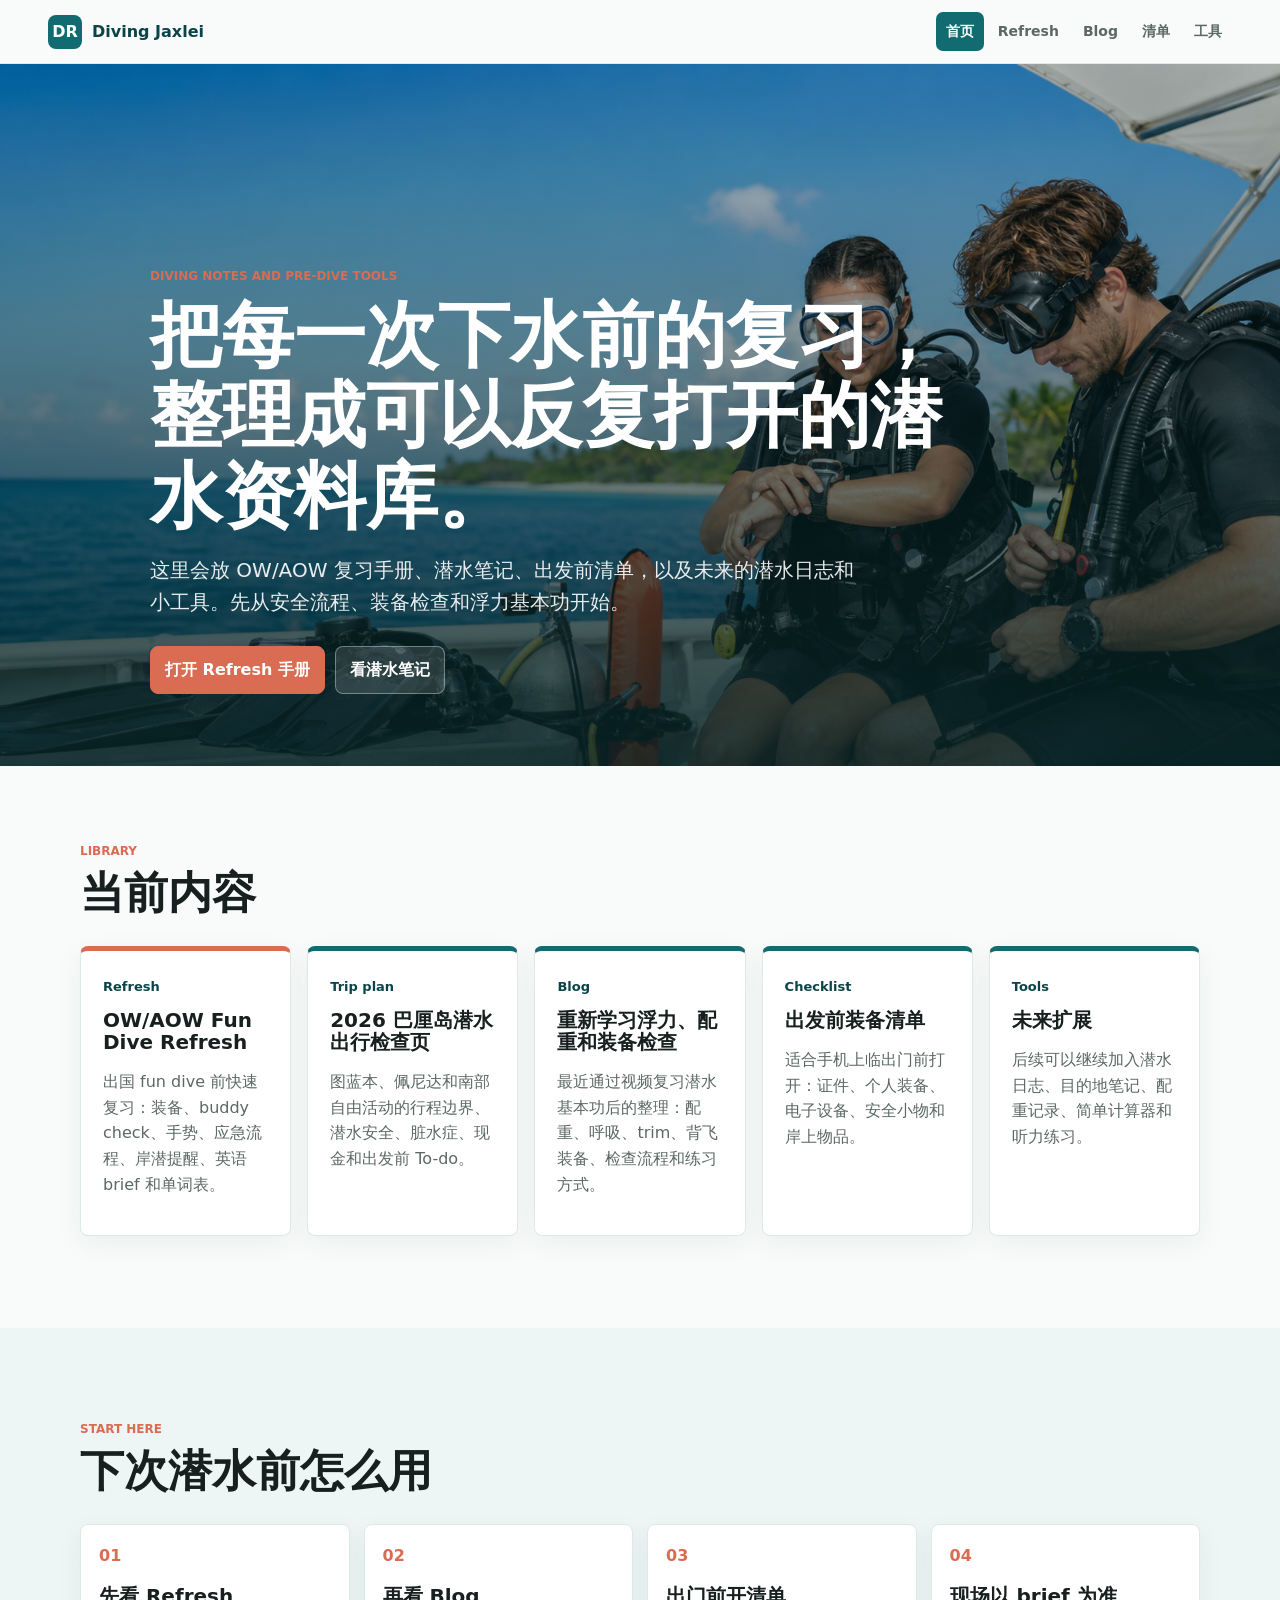
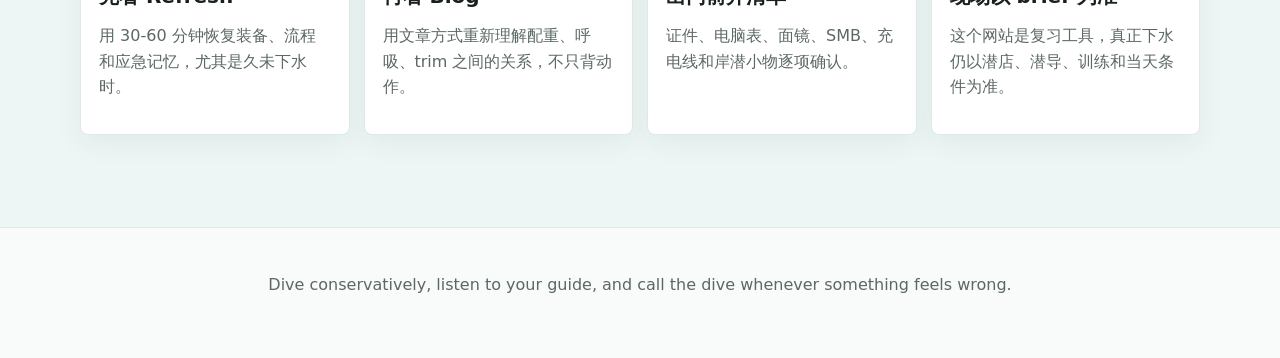
==== commit 7541b7c1: "Add Bali 2026 dive trip checklist" ====
--- a/index.html
+++ b/index.html
@@ -52,6 +52,12 @@
             <span>Refresh</span>
             <h3>OW/AOW Fun Dive Refresh</h3>
             <p>出国 fun dive 前快速复习：装备、buddy check、手势、应急流程、岸潜提醒、英语 brief 和单词表。</p>
+          </a>
+
+          <a class="portal-card" href="bali-2026.html">
+            <span>Trip plan</span>
+            <h3>2026 巴厘岛潜水出行检查页</h3>
+            <p>图蓝本、佩尼达和南部自由活动的行程边界、潜水安全、脏水症、现金和出发前 To-do。</p>
           </a>
 
           <a class="portal-card" href="blog-buoyancy-weighting-trim-review.html">
--- a/styles.css
+++ b/styles.css
@@ -864,7 +864,7 @@
 
 .portal-grid {
   display: grid;
-  grid-template-columns: repeat(4, minmax(0, 1fr));
+  grid-template-columns: repeat(auto-fit, minmax(210px, 1fr));
   gap: 16px;
 }
 
@@ -976,6 +976,125 @@
   font-family: ui-monospace, SFMono-Regular, Menlo, Monaco, Consolas, "Liberation Mono", monospace;
 }
 
+
+.trip-page .article-hero,
+.trip-page .article-body {
+  width: min(980px, 100%);
+}
+
+.trip-hero h1 {
+  max-width: 900px;
+}
+
+.trip-summary {
+  display: grid;
+  grid-template-columns: repeat(3, minmax(0, 1fr));
+  gap: 12px;
+  margin-top: 24px;
+}
+
+.trip-summary div,
+.trip-days article,
+.question-grid article {
+  background: var(--panel);
+  border: 1px solid var(--line);
+  border-radius: 8px;
+  box-shadow: 0 8px 28px rgba(22, 52, 54, 0.06);
+}
+
+.trip-summary div {
+  padding: 14px 16px;
+}
+
+.trip-summary span,
+.trip-days span {
+  display: block;
+  color: var(--coral);
+  font-size: 12px;
+  font-weight: 900;
+  text-transform: uppercase;
+}
+
+.trip-summary strong {
+  display: block;
+  margin-top: 4px;
+  color: var(--teal-dark);
+  line-height: 1.35;
+}
+
+.trip-block {
+  margin-top: 34px;
+  padding-top: 28px;
+  border-top: 1px solid var(--line);
+}
+
+.trip-block h2 {
+  margin-top: 0;
+}
+
+.priority-block {
+  padding: clamp(20px, 4vw, 30px);
+  background: #fff8ef;
+  border: 1px solid #f0d8b0;
+  border-top: 5px solid var(--coral);
+  border-radius: 8px;
+}
+
+.trip-days,
+.question-grid {
+  display: grid;
+  grid-template-columns: repeat(2, minmax(0, 1fr));
+  gap: 14px;
+  margin-top: 16px;
+}
+
+.trip-days article,
+.question-grid article {
+  padding: 18px;
+}
+
+.trip-days h3,
+.question-grid h3 {
+  margin-top: 8px;
+}
+
+.trip-block ul {
+  margin-bottom: 0;
+}
+
+.trip-block li {
+  margin: 8px 0;
+}
+
+.todo-list {
+  display: grid;
+  gap: 10px;
+  margin-top: 14px;
+}
+
+.todo-list label {
+  display: flex;
+  gap: 10px;
+  align-items: flex-start;
+  padding: 12px;
+  color: var(--muted);
+  background: #f6fbfa;
+  border: 1px solid var(--line);
+  border-radius: 8px;
+}
+
+.todo-list input {
+  width: 18px;
+  height: 18px;
+  margin-top: 4px;
+  accent-color: var(--teal);
+}
+
+.sources-block a {
+  color: var(--teal-dark);
+  font-weight: 800;
+}
+
 .article-body ul {
   padding-left: 22px;
 }
@@ -1012,6 +1131,12 @@
     grid-template-columns: repeat(2, minmax(0, 1fr));
   }
 
+  .trip-summary,
+  .trip-days,
+  .question-grid {
+    grid-template-columns: 1fr;
+  }
+
   .cards,
   .brief-grid,
   .flow-panels,
@@ -1071,7 +1196,10 @@
   .future-grid,
   .portal-grid,
   .procedure-grid,
-  .flow-steps {
+  .flow-steps,
+  .trip-summary,
+  .trip-days,
+  .question-grid {
     grid-template-columns: 1fr;
   }
 
